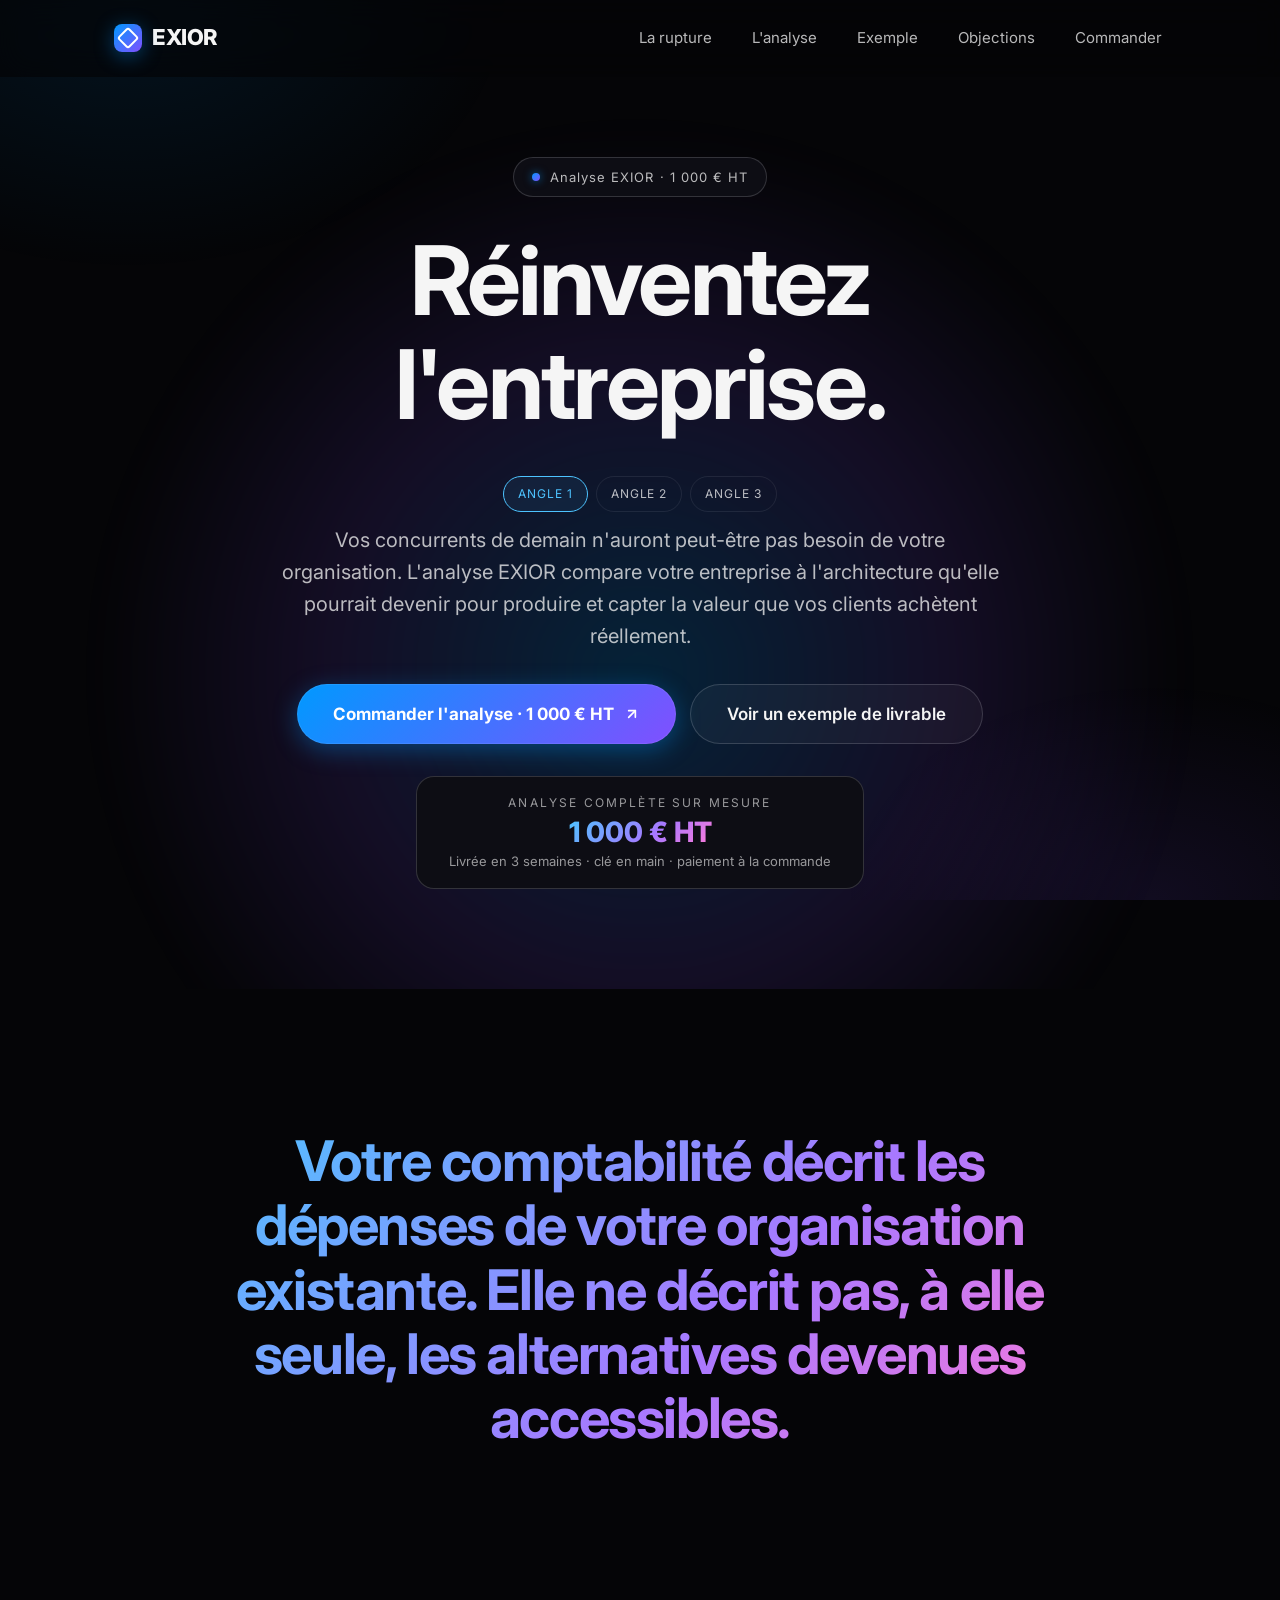
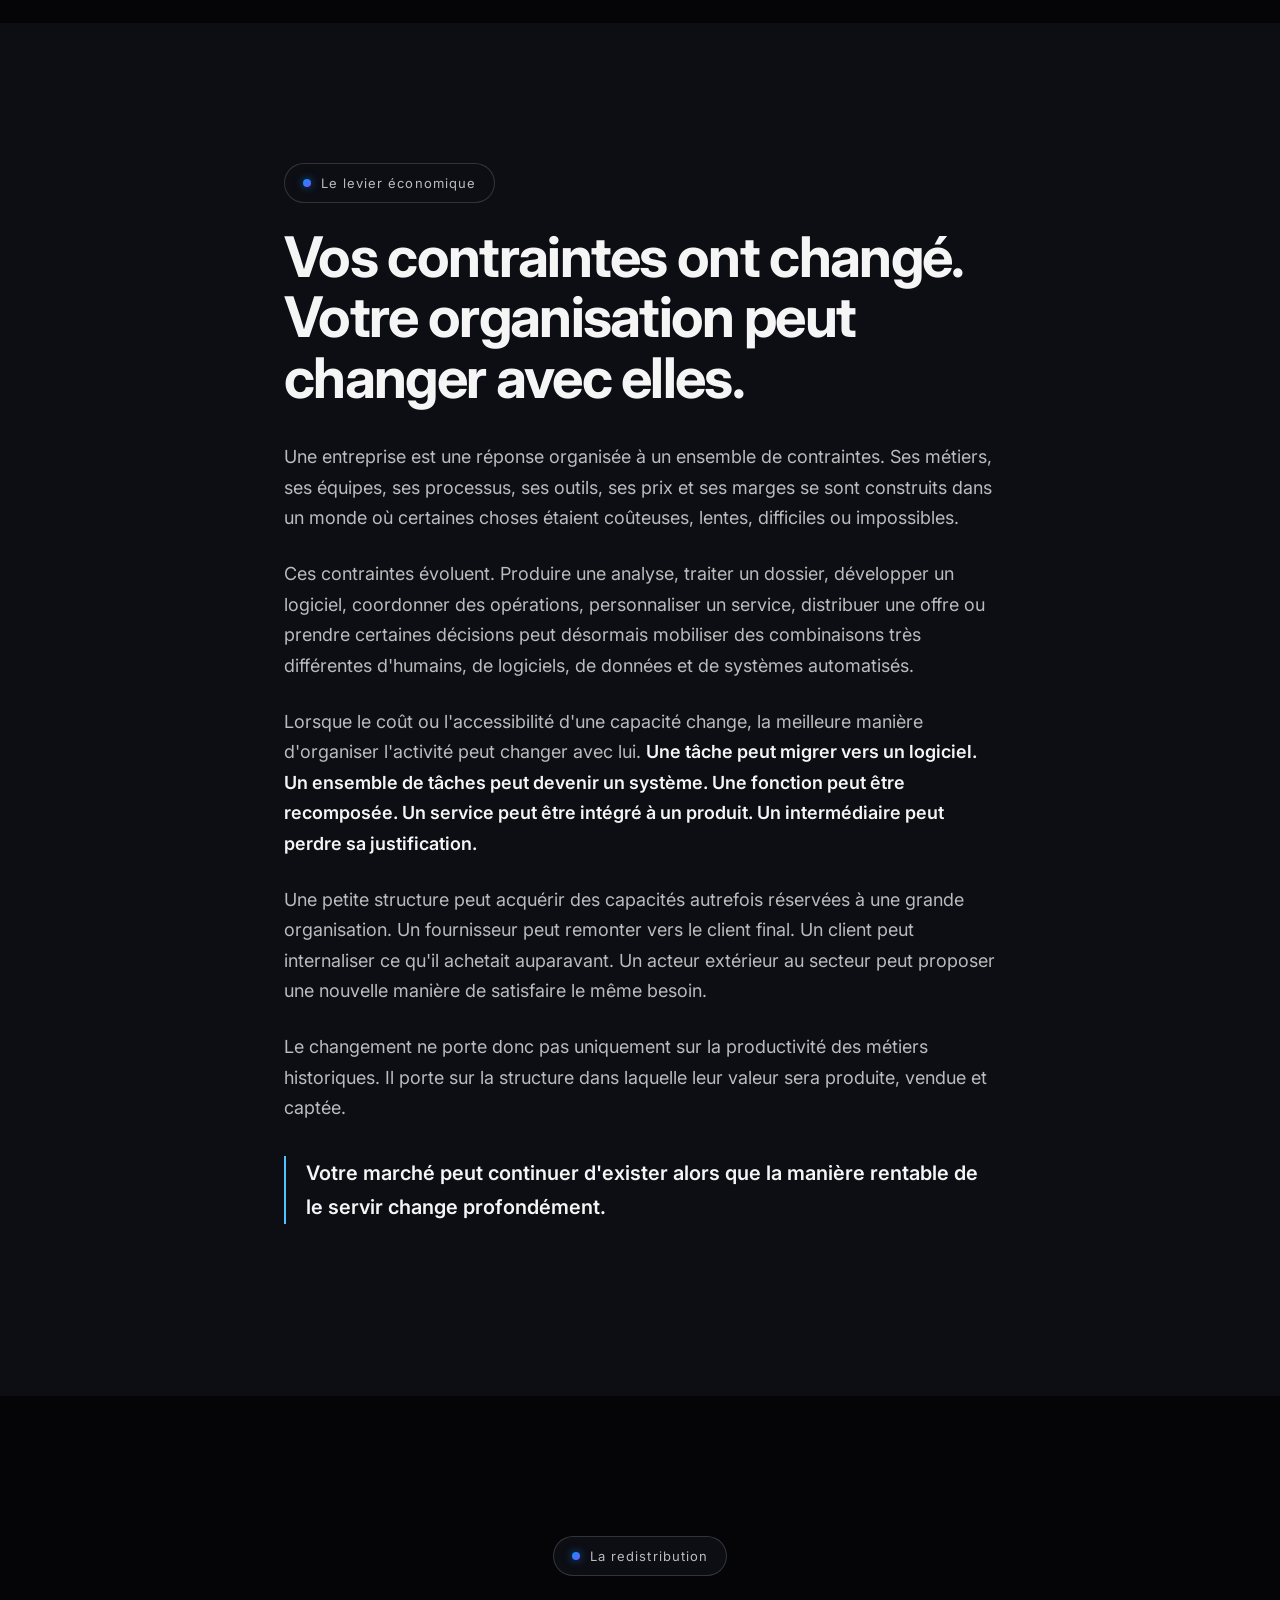
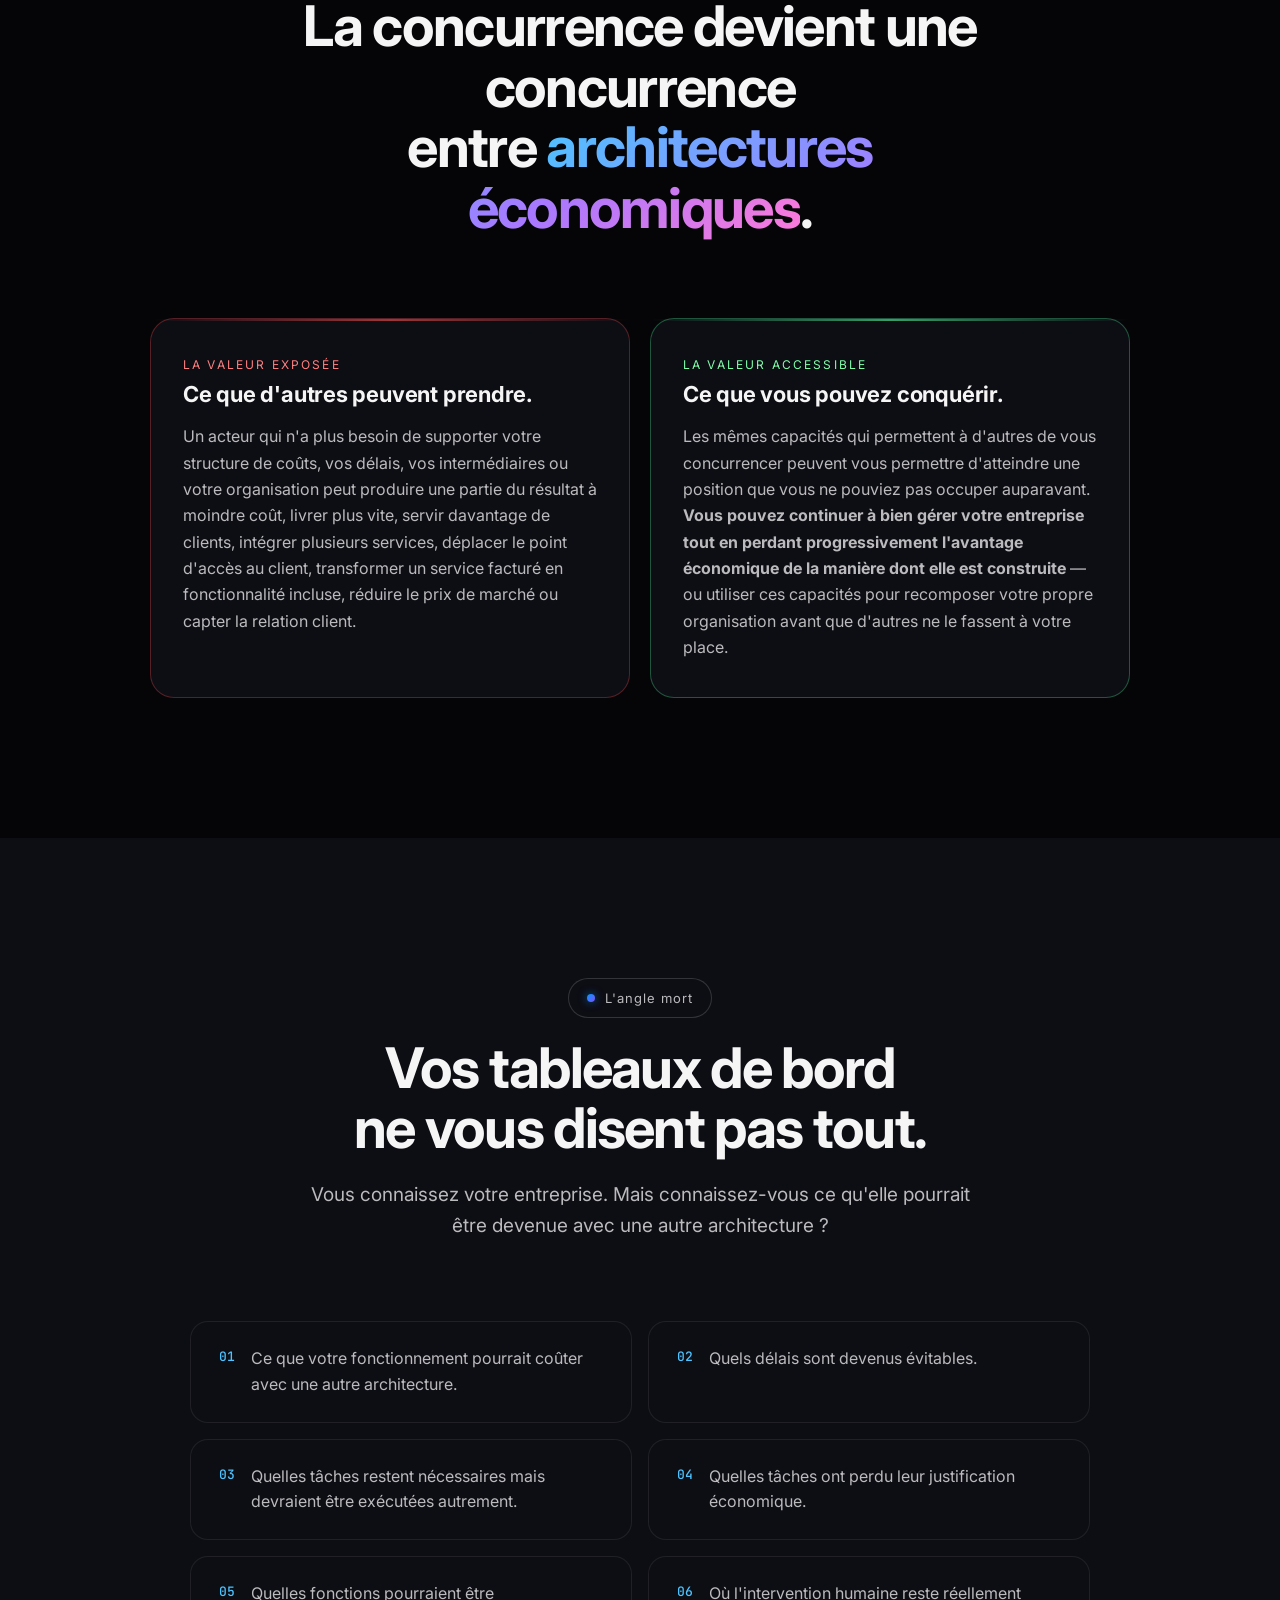
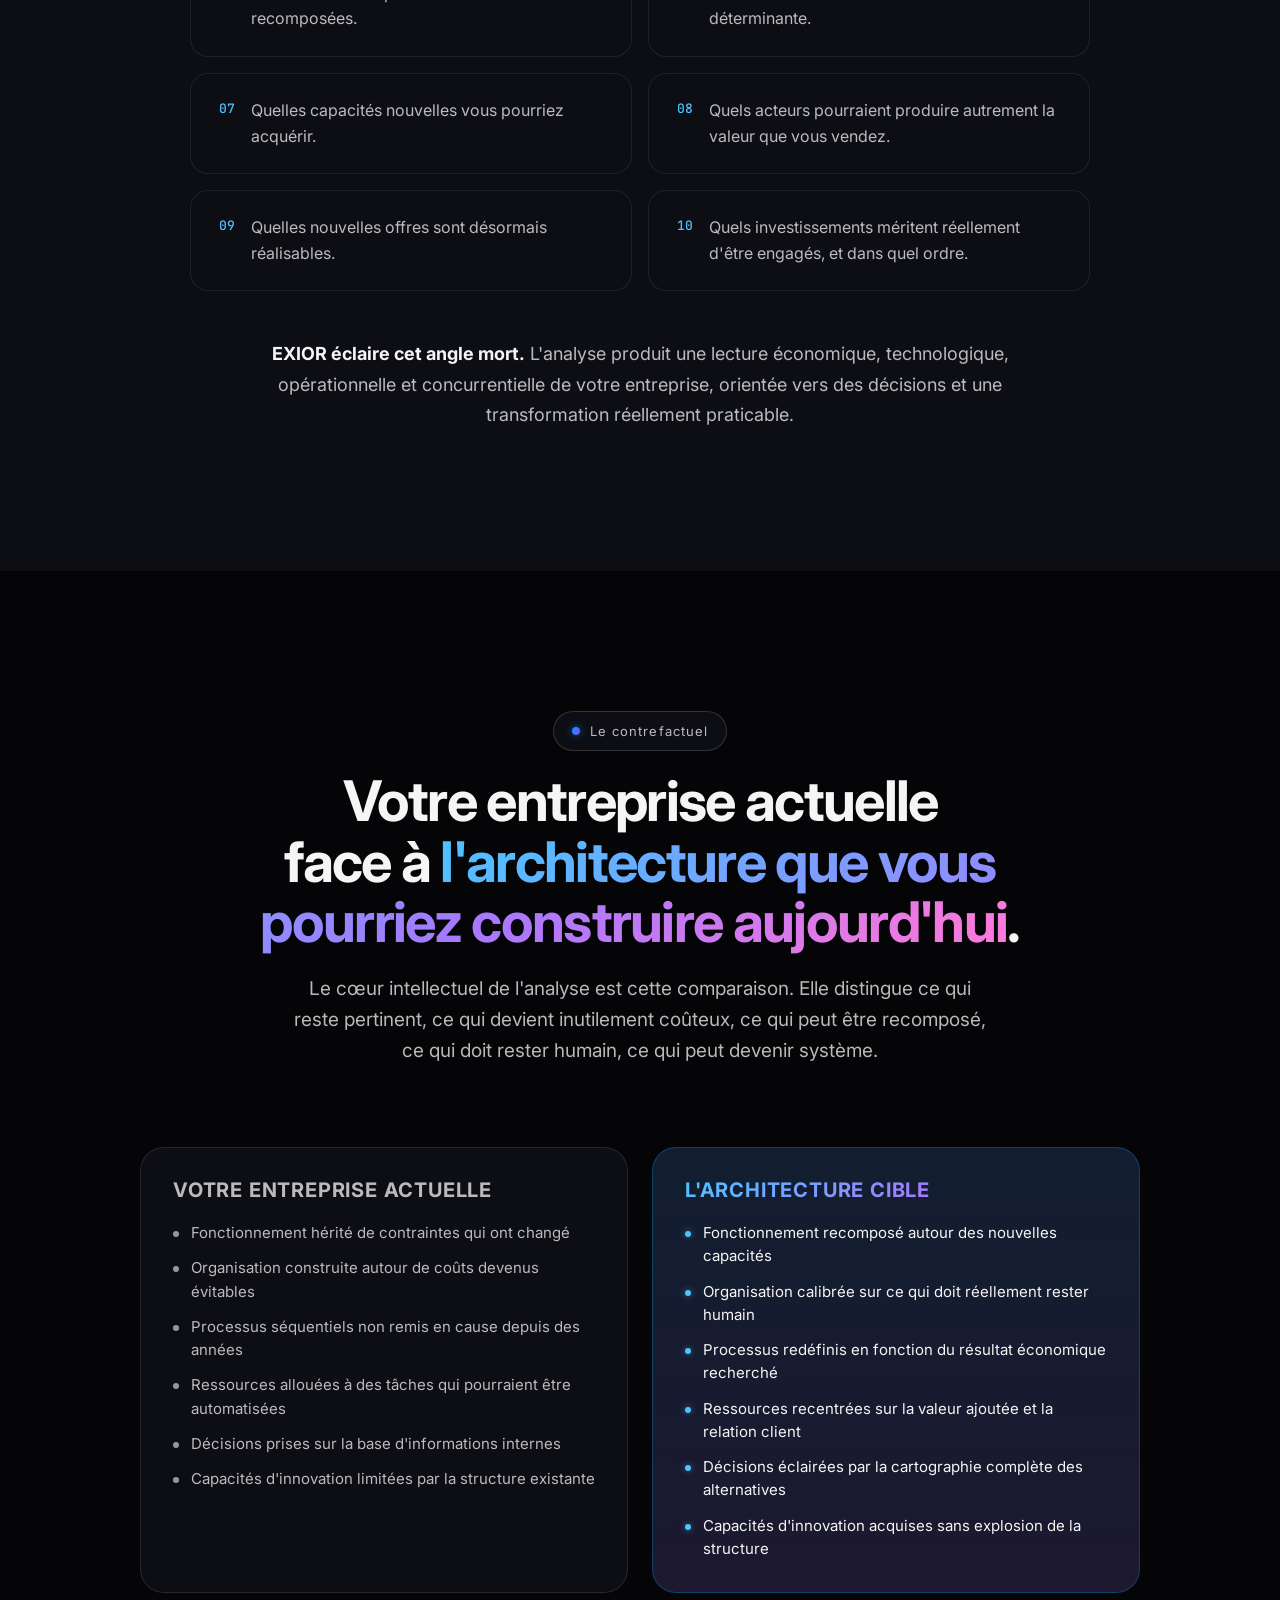
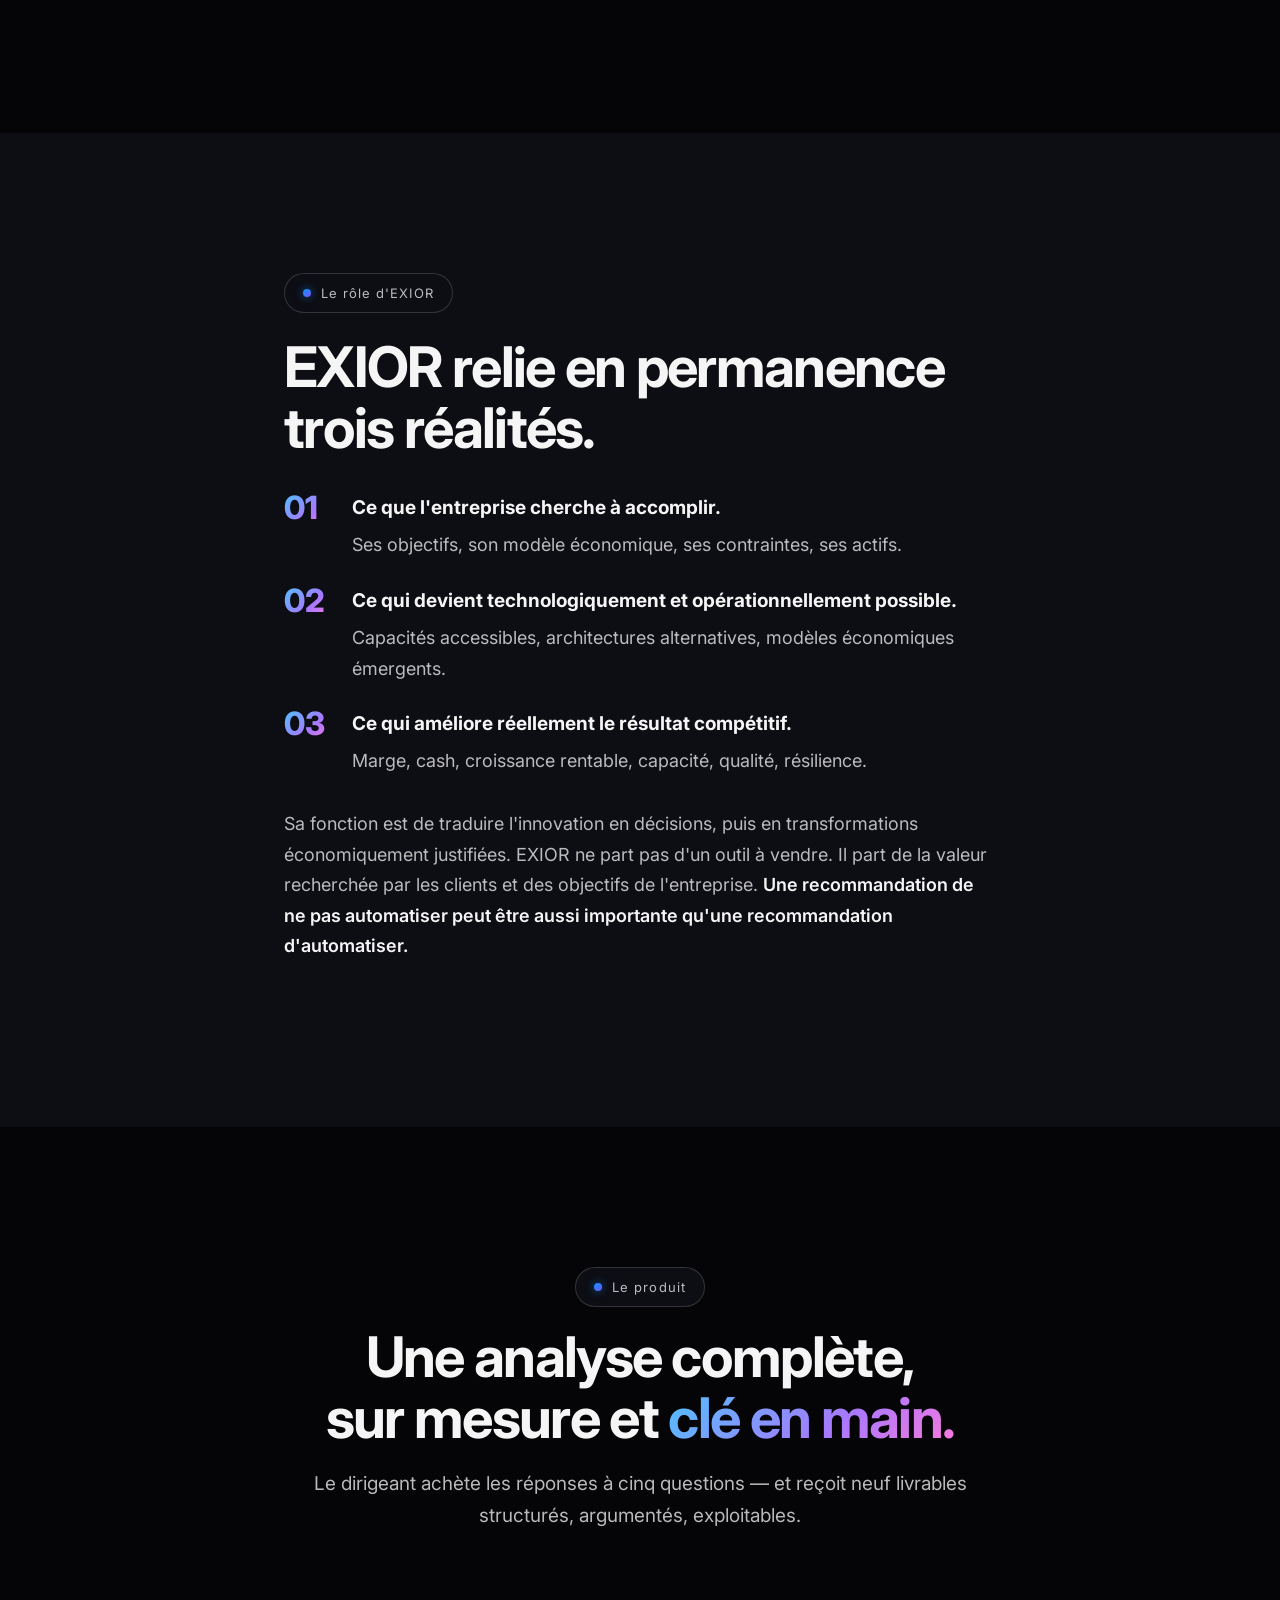
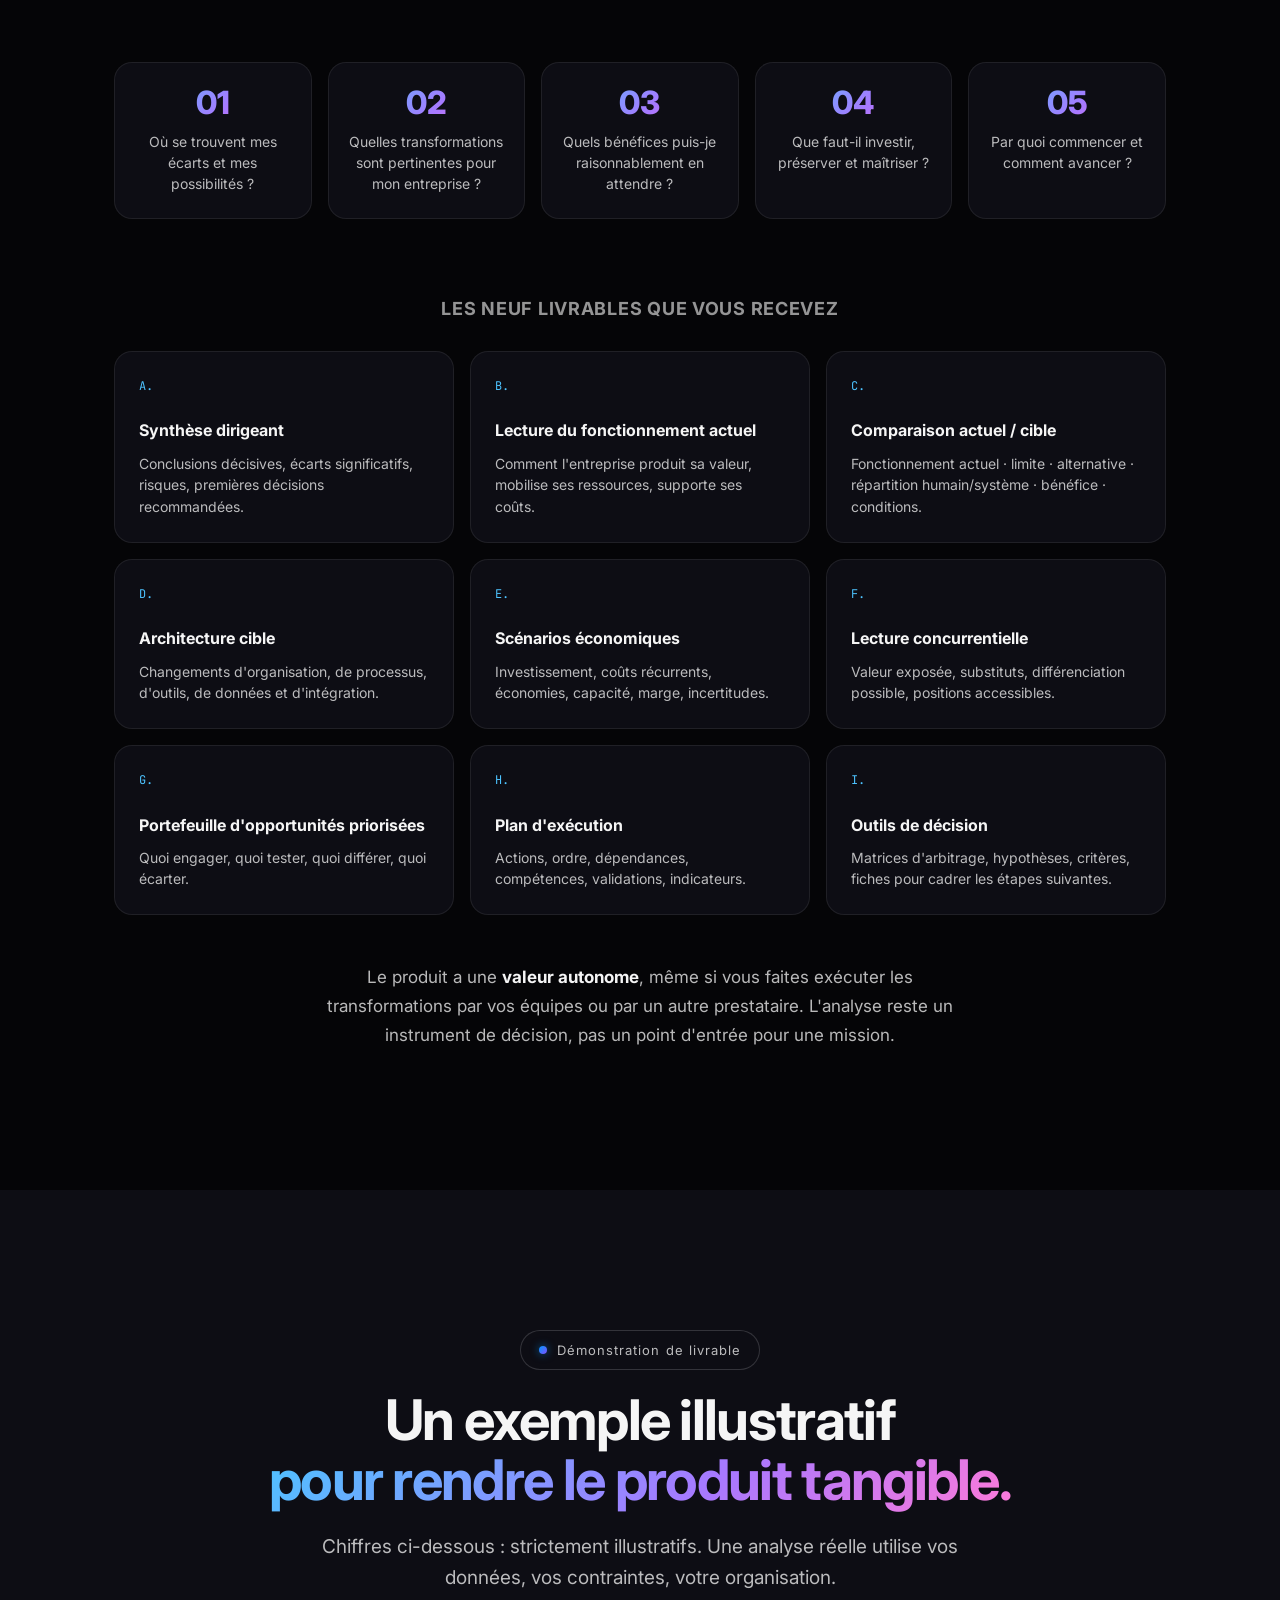
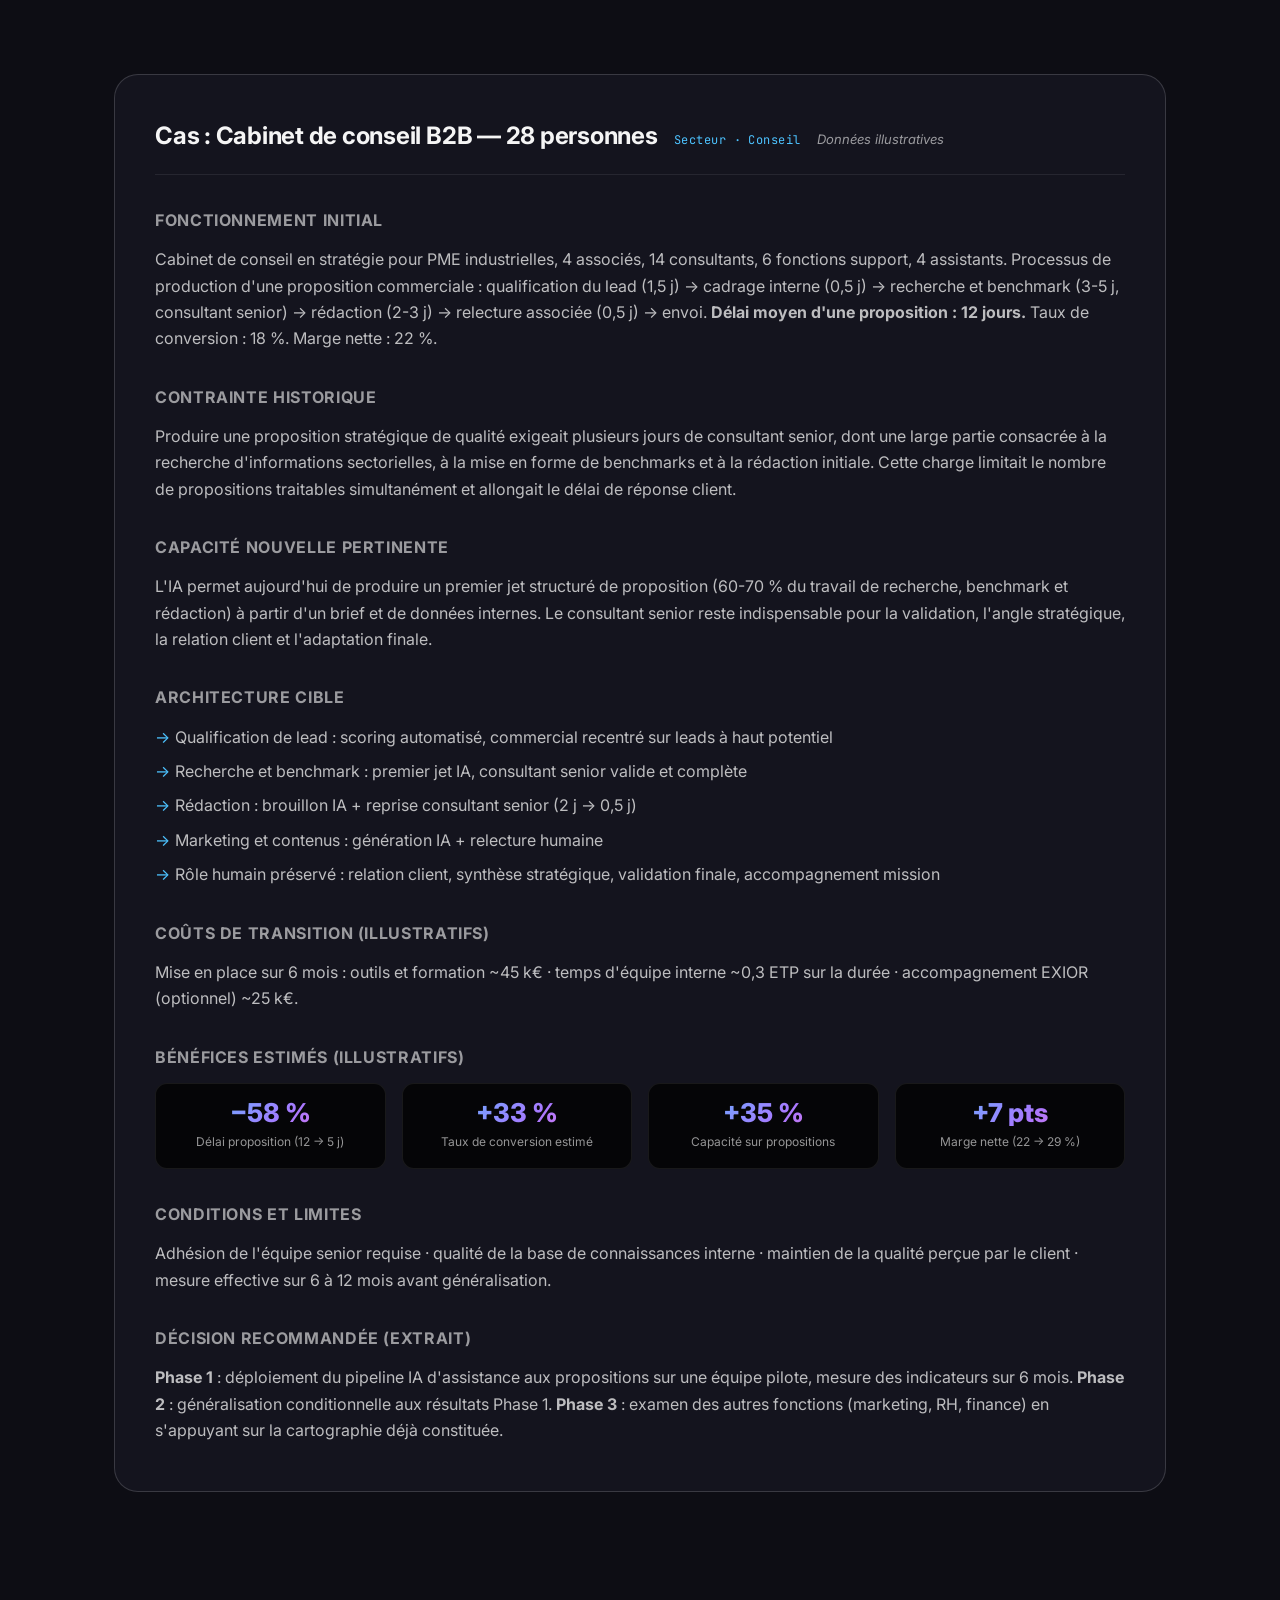
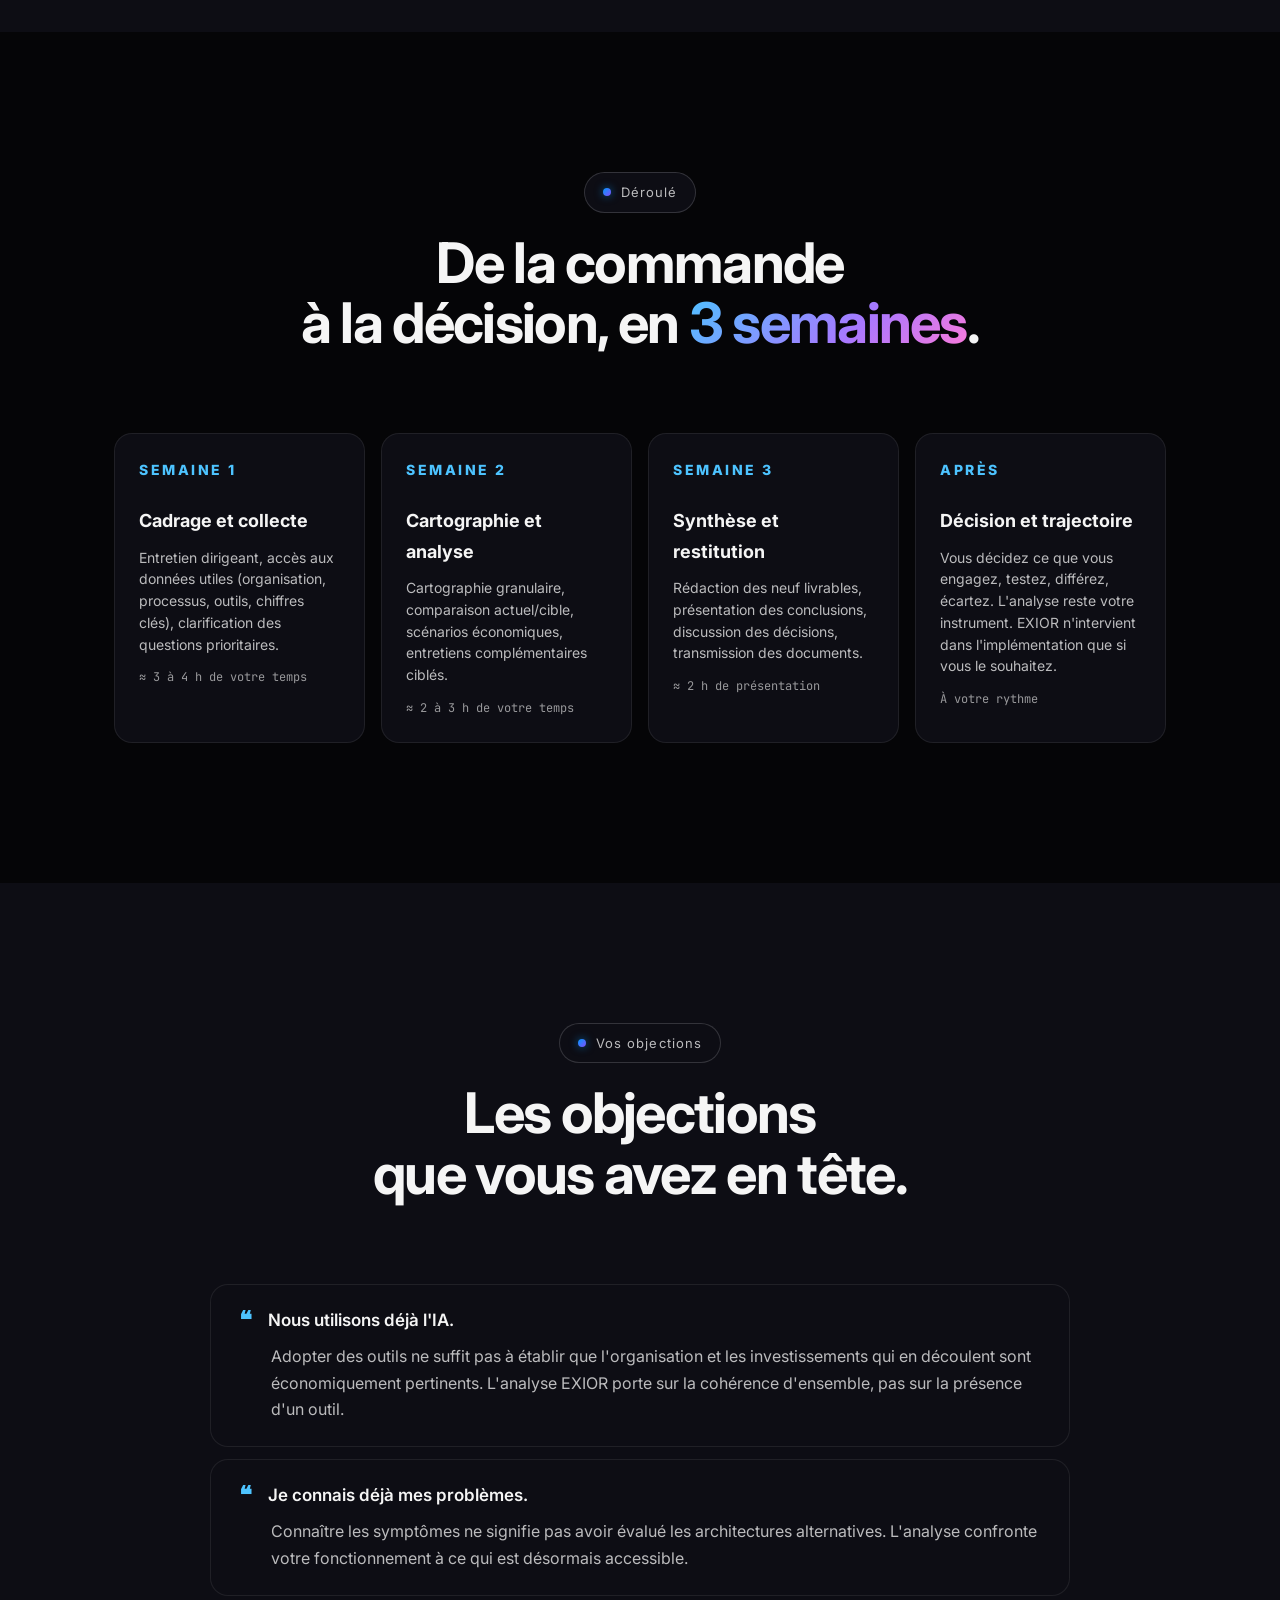
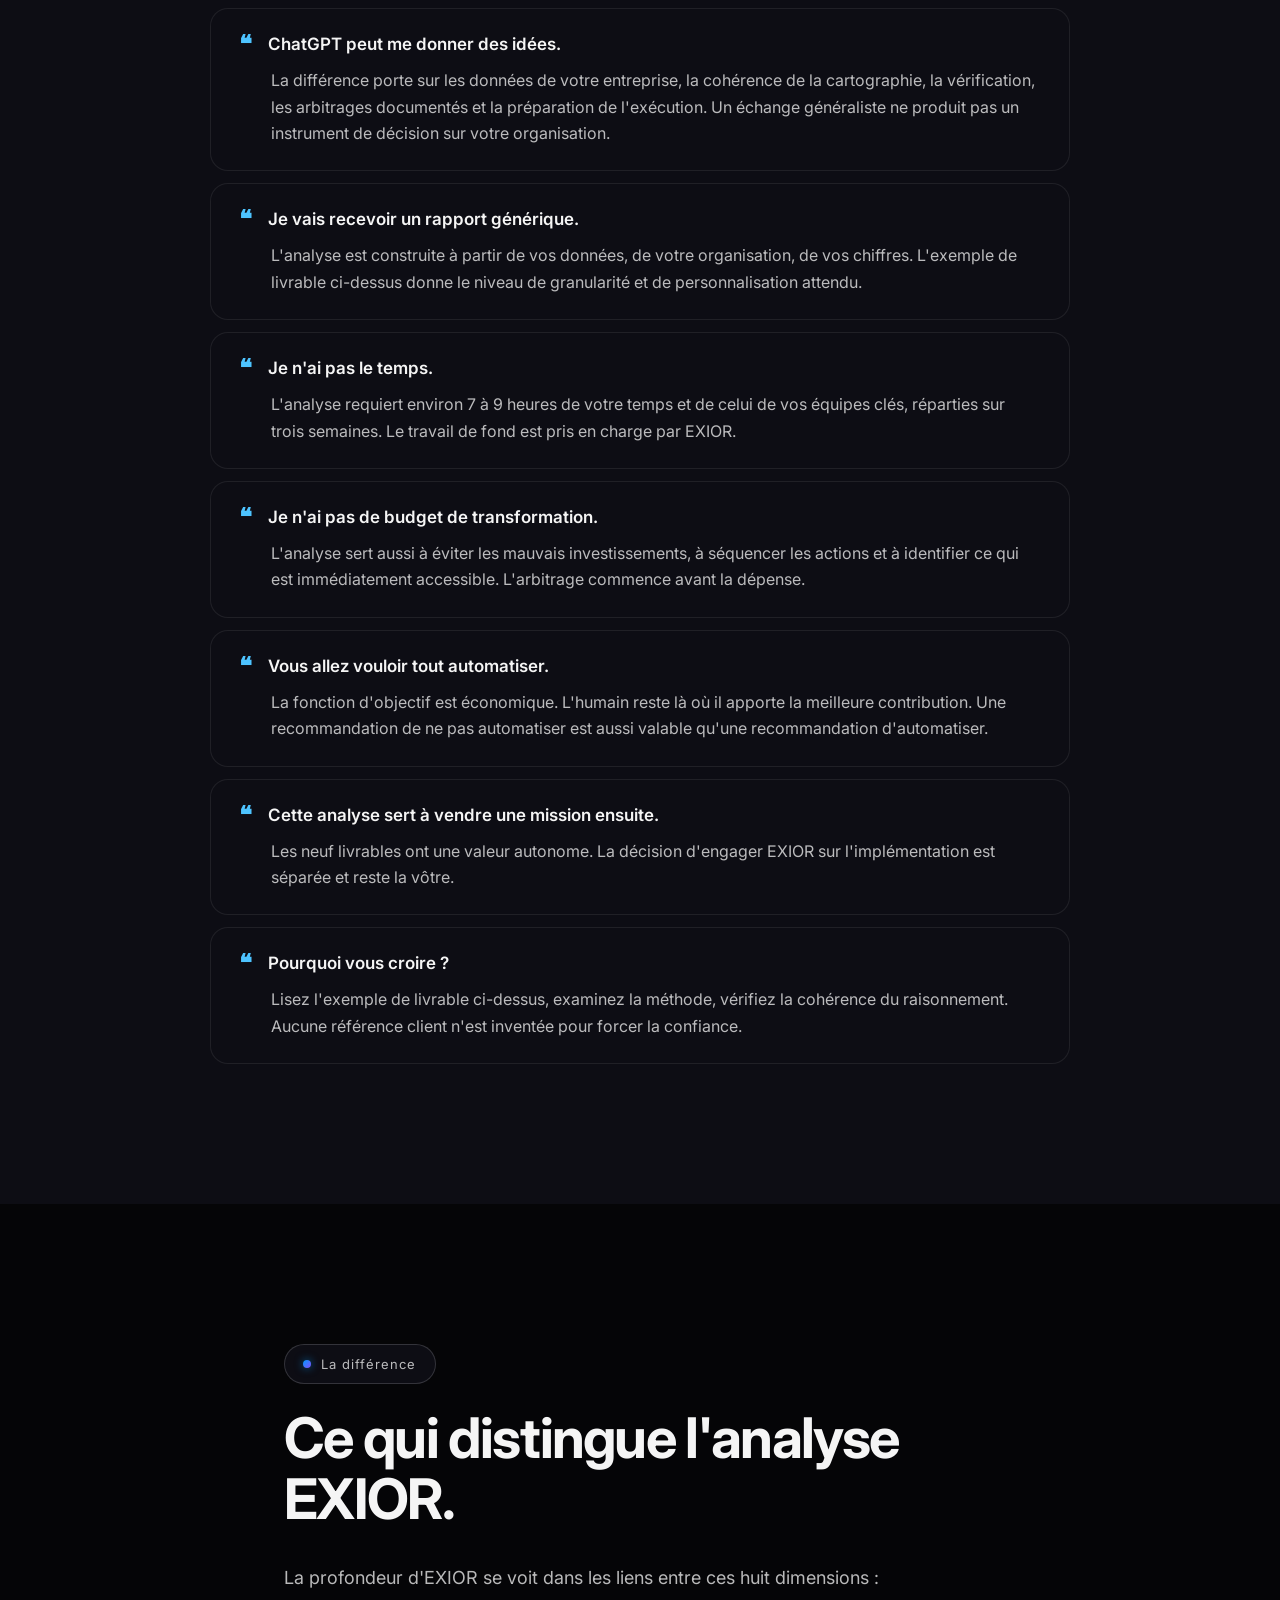
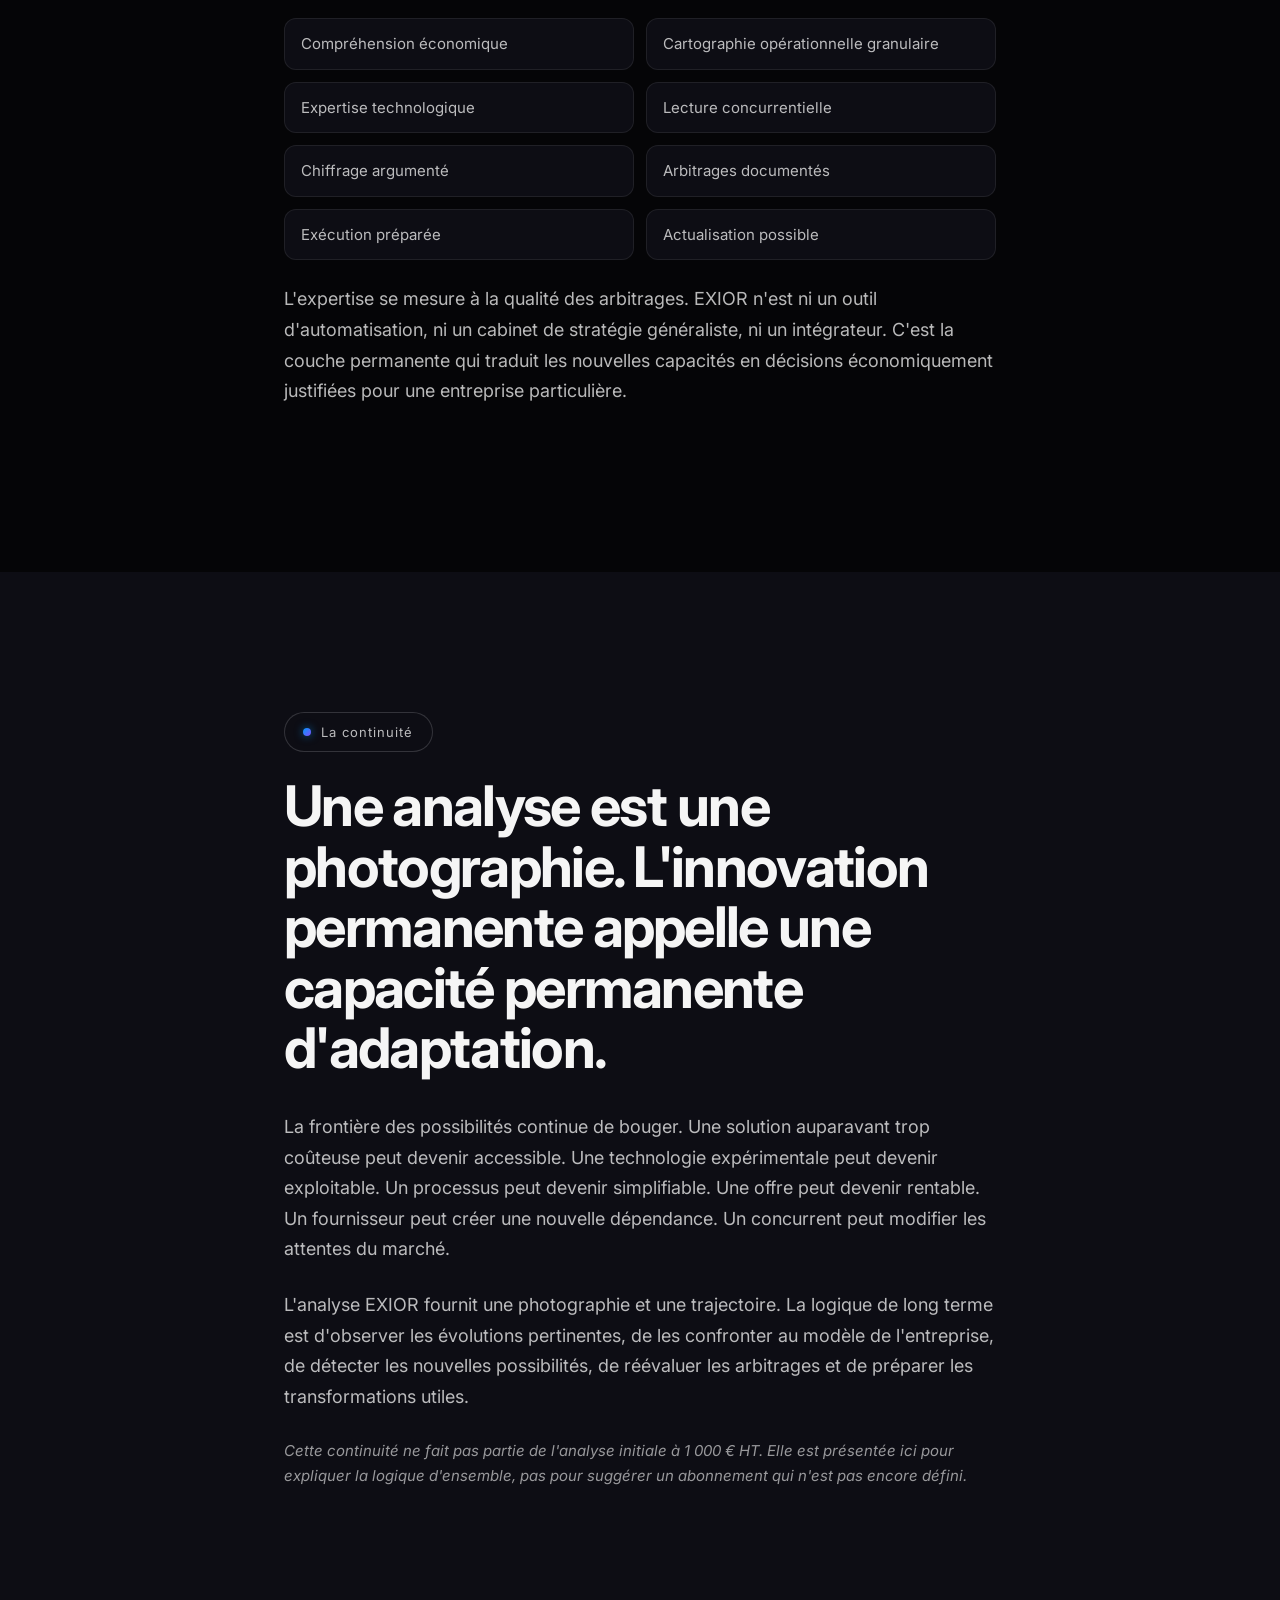
==== exior-sales/index.html @ 821aee0d "Add EXIOR sales page (1 000 € HT analysis) - 'Réinventez l'entreprise.' as the slogan - 3 switchable" ====
<!doctype html>
<html lang="fr">
<head>
<meta charset="utf-8" />
<meta name="viewport" content="width=device-width,initial-scale=1" />
<title>EXIOR — Réinventez l'entreprise. | Analyse complète sur mesure à 1 000 € HT</title>
<meta name="description" content="L'analyse EXIOR compare votre entreprise à l'architecture qu'elle pourrait devenir pour produire et capter la valeur que vos clients achètent. Complète, sur mesure, clé en main — 1 000 € HT." />

<link rel="preconnect" href="https://fonts.googleapis.com" />
<link rel="preconnect" href="https://fonts.gstatic.com" crossorigin />
<link href="https://fonts.googleapis.com/css2?family=Inter:wght@400;500;600;700;800&family=Satoshi:wght@500;600;700;800;900&family=JetBrains+Mono:wght@400;500&display=swap" rel="stylesheet" />

<style>
  :root {
    --bg: #050507;
    --surface: #0d0d14;
    --surface-2: #14141e;
    --surface-3: #1c1c28;
    --fg: #f5f5f5;
    --muted: rgba(245, 245, 245, 0.6);
    --muted-2: rgba(245, 245, 245, 0.75);
    --line: rgba(245, 245, 255, 0.08);
    --line-2: rgba(245, 245, 255, 0.16);

    --accent-1: #4dc3ff;
    --accent-2: #a878ff;
    --accent-1-solid: #0099ff;
    --accent-2-solid: #814fff;

    --grad: linear-gradient(135deg, #0099ff 0%, #814fff 100%);
    --grad-soft: linear-gradient(135deg, rgba(0,153,255,0.18) 0%, rgba(129,79,255,0.18) 100%);
    --grad-glow: radial-gradient(circle, rgba(0,153,255,0.25) 0%, transparent 60%);
    --grad-text: linear-gradient(135deg, #4dc3ff 0%, #a878ff 60%, #ff7ad9 100%);

    --r-sm: 12px;
    --r-md: 18px;
    --r-lg: 24px;
    --r-pill: 999px;
    --maxw: 1100px;

    --font-body: "Inter", "Inter Placeholder", sans-serif;
    --font-display: "Satoshi", "Satoshi Placeholder", "Inter", sans-serif;
    --font-mono: "JetBrains Mono", "JetBrains Mono Placeholder", monospace;

    --ease-out: cubic-bezier(0.72, 0.21, 0.36, 1.01);
    --ease-inout: cubic-bezier(0.53, 0.27, 0.4, 1);
    --ease-soft: cubic-bezier(0.67, 0.33, 0.23, 1.02);
    --focus-ring: 0 0 0 3px rgba(77, 195, 255, 0.55);
  }

  *, *::before, *::after { box-sizing: border-box; }
  html { scroll-behavior: smooth; }
  body {
    margin: 0;
    background: var(--bg);
    color: var(--fg);
    font-family: var(--font-body);
    font-size: 18px;
    line-height: 1.7;
    -webkit-font-smoothing: antialiased;
    text-rendering: optimizeLegibility;
    overflow-x: hidden;
  }
  img, svg { max-width: 100%; display: block; }
  a { color: inherit; text-decoration: none; }
  button { font: inherit; cursor: pointer; border: 0; background: none; color: inherit; }
  .container { width: 100%; max-width: var(--maxw); margin: 0 auto; padding: 0 24px; }

  .skip {
    position: absolute; top: -100px; left: 16px; z-index: 1000;
    padding: 12px 20px; background: var(--surface-2);
    border: 1px solid var(--line-2); border-radius: var(--r-pill);
    color: var(--fg); font-weight: 600;
    transition: top 0.3s var(--ease-soft);
  }
  .skip:focus { top: 16px; }
  :focus-visible { outline: 0; box-shadow: var(--focus-ring); border-radius: var(--r-sm); }

  body::before {
    content: "";
    position: fixed; inset: 0; pointer-events: none; z-index: -1;
    background:
      radial-gradient(50% 50% at 10% 0%, rgba(0,153,255,0.10) 0%, transparent 60%),
      radial-gradient(40% 40% at 90% 100%, rgba(129,79,255,0.10) 0%, transparent 60%);
  }

  /* NAV */
  .nav { position: sticky; top: 0; z-index: 50; backdrop-filter: blur(16px) saturate(140%); -webkit-backdrop-filter: blur(16px) saturate(140%); background: rgba(5, 5, 7, 0.7); border-bottom: 1px solid transparent; transition: border-color 0.4s var(--ease-soft); }
  .nav.scrolled { border-color: var(--line); }
  .nav-inner { display: flex; align-items: center; justify-content: space-between; min-height: 76px; }
  .logo { display: inline-flex; align-items: center; gap: 10px; font-family: var(--font-display); font-weight: 800; font-size: 22px; letter-spacing: -0.02em; }
  .logo .mark { width: 28px; height: 28px; border-radius: 8px; background: var(--grad); position: relative; display: inline-block; box-shadow: 0 4px 20px rgba(0,153,255,0.4); }
  .logo .mark::before { content: ""; position: absolute; inset: 6px; border: 2px solid #fff; border-radius: 3px; transform: rotate(45deg); }
  .nav-links { display: flex; gap: 32px; font-size: 15px; color: var(--muted-2); }
  .nav-links a { transition: color 0.3s var(--ease-soft); padding: 12px 4px; }
  .nav-links a:hover { color: var(--fg); }
  @media (max-width: 760px) { .nav-links { display: none; } }

  /* BUTTONS */
  .btn { display: inline-flex; align-items: center; justify-content: center; gap: 10px; min-height: 52px; padding: 16px 28px; border-radius: var(--r-pill); font-weight: 600; font-size: 16px; line-height: 1; transition: transform 0.4s var(--ease-soft), background 0.3s var(--ease-soft), box-shadow 0.3s var(--ease-soft), border-color 0.3s var(--ease-soft); white-space: nowrap; will-change: transform; }
  .btn:active { transform: translateY(1px) scale(0.98); }
  .btn-primary { background: var(--grad); color: #fff; font-weight: 700; box-shadow: 0 6px 24px rgba(0,153,255,0.35), 0 0 0 1px rgba(255,255,255,0.08) inset; }
  .btn-primary:hover { transform: translateY(-2px); box-shadow: 0 12px 36px rgba(0,153,255,0.5), 0 0 0 1px rgba(255,255,255,0.12) inset; }
  .btn-ghost { background: rgba(255,255,255,0.04); color: var(--fg); border: 1px solid var(--line-2); }
  .btn-ghost:hover { background: rgba(255,255,255,0.08); border-color: rgba(255,255,255,0.3); transform: translateY(-2px); }
  .btn-lg { padding: 20px 36px; font-size: 17px; min-height: 60px; }

  /* SECTIONS */
  section { padding: 140px 0; position: relative; }
  @media (max-width: 760px) { section { padding: 88px 0; } }
  .eyebrow { display: inline-flex; align-items: center; gap: 10px; min-height: 36px; padding: 8px 18px; border: 1px solid var(--line-2); border-radius: var(--r-pill); font-size: 13px; letter-spacing: 0.08em; color: var(--muted-2); background: var(--surface); }
  .eyebrow .pulse { width: 8px; height: 8px; border-radius: 50%; background: var(--grad); box-shadow: 0 0 8px rgba(0,153,255,0.6); }
  h1, h2, h3 { font-family: var(--font-display); font-weight: 700; letter-spacing: -0.03em; line-height: 1.08; margin: 0; }
  h1 { font-size: clamp(48px, 8vw, 96px); }
  h2 { font-size: clamp(32px, 4.4vw, 56px); }
  h3 { font-size: 22px; letter-spacing: -0.01em; }
  p { margin: 0; }
  .lede { color: var(--muted-2); font-size: 19px; max-width: 58ch; line-height: 1.65; }
  .section-head { text-align: center; max-width: 780px; margin: 0 auto 80px; display: flex; flex-direction: column; align-items: center; gap: 20px; }
  .section-head.left { text-align: left; align-items: flex-start; margin-left: 0; }
  .grad-text { background: var(--grad-text); -webkit-background-clip: text; background-clip: text; -webkit-text-fill-color: transparent; }

  /* HERO */
  .hero { padding: 80px 0 100px; position: relative; overflow: hidden; }
  .hero::before { content: ""; position: absolute; top: 5%; left: 50%; transform: translateX(-50%); width: 1100px; height: 1100px; background: radial-gradient(circle, rgba(0,153,255,0.20) 0%, rgba(129,79,255,0.12) 40%, transparent 70%); pointer-events: none; z-index: 0; filter: blur(20px); }
  .hero-inner { position: relative; z-index: 1; text-align: center; display: flex; flex-direction: column; align-items: center; gap: 32px; }
  .hero h1 { max-width: 16ch; }
  .hero-tag { max-width: 62ch; color: var(--muted-2); font-size: 20px; line-height: 1.6; margin: 0 auto; }
  .hero-cta { display: flex; gap: 14px; flex-wrap: wrap; justify-content: center; }
  .price-badge { display: inline-flex; flex-direction: column; align-items: center; padding: 16px 32px; border: 1px solid var(--line-2); border-radius: var(--r-md); background: var(--surface); gap: 4px; }
  .price-badge .label { font-size: 12px; letter-spacing: 0.18em; text-transform: uppercase; color: var(--muted); }
  .price-badge .amt { font-family: var(--font-display); font-weight: 800; font-size: 28px; line-height: 1; background: var(--grad-text); -webkit-background-clip: text; background-clip: text; -webkit-text-fill-color: transparent; }
  .price-badge .note { font-size: 13px; color: var(--muted); }

  /* VARIANT TABS (hero) */
  .variants { display: flex; flex-direction: column; gap: 12px; margin-top: 8px; width: 100%; max-width: 720px; }
  .variant { display: none; }
  .variant.active { display: flex; flex-direction: column; gap: 8px; align-items: center; }
  .variant-picker { display: flex; gap: 8px; flex-wrap: wrap; justify-content: center; }
  .variant-picker button { min-height: 36px; padding: 6px 14px; font-size: 12px; letter-spacing: 0.08em; text-transform: uppercase; border: 1px solid var(--line); background: transparent; color: var(--muted-2); border-radius: var(--r-pill); transition: all 0.3s var(--ease-soft); }
  .variant-picker button.active { border-color: var(--accent-1); color: var(--accent-1); background: rgba(77,195,255,0.08); }

  /* SECTIONS — content */
  .content-prose { max-width: 760px; margin: 0 auto; }
  .content-prose p { color: var(--muted-2); font-size: 18px; line-height: 1.7; margin-bottom: 1.4em; }
  .content-prose p strong { color: var(--fg); font-weight: 600; }
  .content-prose h2 { margin: 1.8em 0 0.6em; }
  .content-prose h3 { margin: 1.6em 0 0.4em; }

  /* RUPTURE — big quote-like */
  .rupture { padding: 120px 0; }
  .rupture .quote-block { max-width: 900px; margin: 0 auto; text-align: center; }
  .rupture .quote-line { font-family: var(--font-display); font-weight: 700; font-size: clamp(32px, 4.6vw, 56px); line-height: 1.15; letter-spacing: -0.025em; background: var(--grad-text); -webkit-background-clip: text; background-clip: text; -webkit-text-fill-color: transparent; margin-bottom: 32px; }
  .rupture .quote-sub { font-size: 18px; color: var(--muted-2); line-height: 1.65; max-width: 60ch; margin: 0 auto; }

  /* REDISTRIBUTION — tension block */
  .tension { display: grid; grid-template-columns: 1fr 1fr; gap: 20px; max-width: 980px; margin: 0 auto; }
  @media (max-width: 760px) { .tension { grid-template-columns: 1fr; } }
  .tension-card { background: var(--surface); border: 1px solid var(--line); border-radius: var(--r-lg); padding: 36px 32px; position: relative; }
  .tension-card.danger { border-color: rgba(255, 80, 80, 0.3); }
  .tension-card.danger::before { content: ""; position: absolute; top: 0; left: 0; right: 0; height: 2px; background: linear-gradient(90deg, transparent, #ff5050, transparent); opacity: 0.6; }
  .tension-card.opportunity { border-color: rgba(80, 255, 160, 0.3); }
  .tension-card.opportunity::before { content: ""; position: absolute; top: 0; left: 0; right: 0; height: 2px; background: linear-gradient(90deg, transparent, #50ffa0, transparent); opacity: 0.6; }
  .tension-card h3 { font-size: 22px; margin-bottom: 16px; }
  .tension-card p { color: var(--muted-2); font-size: 16px; line-height: 1.65; }
  .tension-card .label { font-size: 12px; letter-spacing: 0.18em; text-transform: uppercase; color: var(--muted); margin-bottom: 8px; }
  .tension-card.danger .label { color: #ff8080; }
  .tension-card.opportunity .label { color: #80ffaa; }

  /* BLIND SPOT — list of questions */
  .blindspot-list { display: grid; grid-template-columns: repeat(2, 1fr); gap: 16px; max-width: 900px; margin: 0 auto; }
  @media (max-width: 760px) { .blindspot-list { grid-template-columns: 1fr; } }
  .blindspot-item { background: var(--surface); border: 1px solid var(--line); border-radius: var(--r-md); padding: 24px 28px; display: flex; gap: 16px; align-items: flex-start; }
  .blindspot-item .num { font-family: var(--font-mono); font-size: 13px; color: var(--accent-1); font-weight: 500; flex: none; }
  .blindspot-item p { color: var(--muted-2); font-size: 16px; line-height: 1.6; margin: 0; }

  /* COUNTERFACTUAL — current vs target */
  .compare-2 { display: grid; grid-template-columns: 1fr 1fr; gap: 24px; max-width: 1000px; margin: 0 auto; }
  @media (max-width: 760px) { .compare-2 { grid-template-columns: 1fr; } }
  .compare-side { background: var(--surface); border: 1px solid var(--line); border-radius: var(--r-lg); padding: 32px; }
  .compare-side.current { border-color: rgba(255, 255, 255, 0.1); }
  .compare-side.target { background: linear-gradient(180deg, rgba(0,153,255,0.08) 0%, rgba(129,79,255,0.08) 100%), var(--surface-2); border-color: rgba(0,153,255,0.3); }
  .compare-side h3 { font-size: 20px; margin-bottom: 20px; letter-spacing: 0.04em; text-transform: uppercase; color: var(--muted-2); }
  .compare-side.target h3 { background: var(--grad-text); -webkit-background-clip: text; background-clip: text; -webkit-text-fill-color: transparent; }
  .compare-side ul { list-style: none; padding: 0; margin: 0; display: flex; flex-direction: column; gap: 12px; }
  .compare-side li { display: flex; gap: 12px; font-size: 15px; color: var(--muted-2); line-height: 1.55; }
  .compare-side li::before { content: ""; flex: none; width: 6px; height: 6px; border-radius: 50%; background: var(--muted); margin-top: 10px; }
  .compare-side.target li { color: var(--fg); }
  .compare-side.target li::before { background: var(--accent-1); box-shadow: 0 0 6px rgba(77,195,255,0.5); }

  /* PRODUCT — 5 questions + 9 deliverables */
  .q5-grid { display: grid; grid-template-columns: repeat(5, 1fr); gap: 16px; max-width: 1100px; margin: 0 auto; }
  @media (max-width: 980px) { .q5-grid { grid-template-columns: repeat(2, 1fr); } }
  @media (max-width: 540px) { .q5-grid { grid-template-columns: 1fr; } }
  .q5 { background: var(--surface); border: 1px solid var(--line); border-radius: var(--r-md); padding: 24px 20px; text-align: center; transition: transform 0.4s var(--ease-soft), border-color 0.3s var(--ease-soft); }
  .q5:hover { transform: translateY(-3px); border-color: var(--line-2); }
  .q5 .num { font-family: var(--font-display); font-weight: 800; font-size: 32px; line-height: 1; background: var(--grad-text); -webkit-background-clip: text; background-clip: text; -webkit-text-fill-color: transparent; margin-bottom: 12px; }
  .q5 p { font-size: 14px; color: var(--muted-2); line-height: 1.5; }
  .deliverables { display: grid; grid-template-columns: repeat(3, 1fr); gap: 16px; max-width: 1100px; margin: 0 auto; }
  @media (max-width: 980px) { .deliverables { grid-template-columns: 1fr; } }
  .deliv { background: var(--surface); border: 1px solid var(--line); border-radius: var(--r-md); padding: 24px; }
  .deliv .lbl { font-family: var(--font-mono); font-size: 12px; color: var(--accent-1); letter-spacing: 0.04em; margin-bottom: 8px; }
  .deliv h4 { font-family: var(--font-display); font-weight: 700; font-size: 16px; margin-bottom: 8px; }
  .deliv p { font-size: 14px; color: var(--muted-2); line-height: 1.55; }

  /* DEMO — concrete example */
  .demo { background: var(--surface-2); border: 1px solid var(--line-2); border-radius: var(--r-lg); padding: 48px 40px; max-width: 1100px; margin: 0 auto; }
  @media (max-width: 760px) { .demo { padding: 32px 24px; } }
  .demo-head { display: flex; align-items: baseline; gap: 16px; flex-wrap: wrap; margin-bottom: 32px; padding-bottom: 24px; border-bottom: 1px solid var(--line); }
  .demo-head h3 { font-size: 24px; }
  .demo-head .badge { font-family: var(--font-mono); font-size: 12px; color: var(--accent-1); letter-spacing: 0.04em; }
  .demo-head .note { font-size: 13px; color: var(--muted); font-style: italic; }
  .demo-section { margin-bottom: 32px; }
  .demo-section:last-child { margin-bottom: 0; }
  .demo-section h4 { font-family: var(--font-display); font-weight: 700; font-size: 16px; letter-spacing: 0.04em; text-transform: uppercase; color: var(--muted); margin-bottom: 12px; }
  .demo-section p, .demo-section li { color: var(--muted-2); font-size: 16px; line-height: 1.65; }
  .demo-section ul { list-style: none; padding: 0; margin: 0; display: flex; flex-direction: column; gap: 8px; }
  .demo-section li { padding-left: 20px; position: relative; }
  .demo-section li::before { content: "→"; position: absolute; left: 0; color: var(--accent-1); }
  .demo-metrics { display: grid; grid-template-columns: repeat(4, 1fr); gap: 16px; }
  @media (max-width: 760px) { .demo-metrics { grid-template-columns: repeat(2, 1fr); } }
  .demo-metric { background: var(--bg); border: 1px solid var(--line); border-radius: var(--r-sm); padding: 16px 14px; text-align: center; }
  .demo-metric .val { font-family: var(--font-display); font-weight: 800; font-size: 26px; line-height: 1; background: var(--grad-text); -webkit-background-clip: text; background-clip: text; -webkit-text-fill-color: transparent; margin-bottom: 6px; }
  .demo-metric .lbl { font-size: 12px; color: var(--muted); }

  /* OBJECTIONS */
  .obj-list { display: flex; flex-direction: column; gap: 12px; max-width: 860px; margin: 0 auto; }
  .obj { background: var(--surface); border: 1px solid var(--line); border-radius: var(--r-md); padding: 24px 28px; }
  .obj-q { display: flex; gap: 16px; align-items: flex-start; font-family: var(--font-display); font-weight: 600; font-size: 17px; line-height: 1.4; margin-bottom: 10px; color: var(--fg); }
  .obj-q::before { content: "❝"; color: var(--accent-1); font-size: 24px; line-height: 1; flex: none; }
  .obj-a { color: var(--muted-2); font-size: 16px; line-height: 1.65; padding-left: 32px; }

  /* PROCESS */
  .process { display: grid; grid-template-columns: repeat(4, 1fr); gap: 16px; }
  @media (max-width: 980px) { .process { grid-template-columns: repeat(2, 1fr); } }
  @media (max-width: 540px) { .process { grid-template-columns: 1fr; } }
  .proc { background: var(--surface); border: 1px solid var(--line); border-radius: var(--r-md); padding: 24px; position: relative; }
  .proc .step-num { font-family: var(--font-display); font-weight: 800; font-size: 14px; letter-spacing: 0.18em; color: var(--accent-1); margin-bottom: 8px; }
  .proc h4 { font-family: var(--font-display); font-weight: 700; font-size: 18px; margin-bottom: 10px; }
  .proc p { font-size: 14px; color: var(--muted-2); line-height: 1.55; }
  .proc .time { margin-top: 12px; font-family: var(--font-mono); font-size: 12px; color: var(--muted); }

  /* CTA */
  .cta { text-align: center; background: linear-gradient(180deg, var(--surface-2) 0%, var(--surface) 100%); border: 1px solid rgba(0,153,255,0.3); border-radius: var(--r-lg); padding: 96px 40px; position: relative; overflow: hidden; box-shadow: 0 0 80px rgba(0,153,255,0.1); }
  .cta::before { content: ""; position: absolute; top: -50%; left: 50%; transform: translateX(-50%); width: 800px; height: 800px; background: radial-gradient(circle, rgba(0,153,255,0.30) 0%, transparent 50%); pointer-events: none; }
  .cta-inner { position: relative; z-index: 1; display: flex; flex-direction: column; align-items: center; gap: 28px; }
  .cta h2 { max-width: 22ch; }
  .cta .price-block { display: flex; flex-direction: column; align-items: center; gap: 8px; padding: 24px 40px; background: rgba(0,0,0,0.3); border: 1px solid var(--line-2); border-radius: var(--r-md); }
  .cta .price-block .lbl { font-size: 12px; letter-spacing: 0.18em; text-transform: uppercase; color: var(--muted); }
  .cta .price-block .amt { font-family: var(--font-display); font-weight: 800; font-size: 56px; line-height: 1; background: var(--grad-text); -webkit-background-clip: text; background-clip: text; -webkit-text-fill-color: transparent; }
  .cta .price-block .note { font-size: 14px; color: var(--muted-2); }

  /* FOOTER */
  footer { border-top: 1px solid var(--line); padding: 64px 0 44px; margin-top: 80px; }
  .foot-top { display: grid; grid-template-columns: 1.4fr 1fr 1fr 1fr; gap: 40px; }
  @media (max-width: 860px) { .foot-top { grid-template-columns: 1fr 1fr; } }
  @media (max-width: 540px) { .foot-top { grid-template-columns: 1fr; } }
  .foot-top h4 { margin: 0 0 16px; font-family: var(--font-display); font-weight: 700; font-size: 13px; letter-spacing: 0.08em; text-transform: uppercase; color: var(--muted); }
  .foot-top ul { list-style: none; padding: 0; margin: 0; display: flex; flex-direction: column; gap: 12px; }
  .foot-top a { color: var(--muted-2); font-size: 15px; transition: color 0.3s var(--ease-soft); padding: 4px 0; display: inline-block; }
  .foot-top a:hover { color: var(--fg); }
  .foot-brand p { color: var(--muted); font-size: 15px; line-height: 1.6; max-width: 36ch; margin-top: 14px; }
  .foot-bottom { margin-top: 64px; padding-top: 28px; border-top: 1px solid var(--line); display: flex; justify-content: space-between; align-items: center; flex-wrap: wrap; gap: 20px; color: var(--muted); font-size: 14px; }

  /* REVEAL */
  .reveal { opacity: 0; transform: translateY(20px); transition: opacity 1.2s var(--ease-out), transform 1.2s var(--ease-out); }
  .reveal.in { opacity: 1; transform: none; }
  .reveal[data-delay="0.1"] { transition-delay: 0.1s; }
  .reveal[data-delay="0.2"] { transition-delay: 0.2s; }
  .reveal[data-delay="0.3"] { transition-delay: 0.3s; }
  .reveal[data-delay="0.4"] { transition-delay: 0.4s; }
  .reveal[data-delay="0.5"] { transition-delay: 0.5s; }

  @media (prefers-reduced-motion: reduce) {
    *, *::before, *::after { animation-duration: 0.01ms !important; transition-duration: 0.01ms !important; scroll-behavior: auto !important; }
    .reveal { opacity: 1; transform: none; }
  }
</style>
</head>

<body>

<a href="#main" class="skip">Aller au contenu</a>

<nav class="nav" id="nav" aria-label="Navigation principale">
  <div class="container nav-inner">
    <a href="#" class="logo" aria-label="EXIOR accueil">
      <span class="mark"></span>
      EXIOR
    </a>
    <div class="nav-links">
      <a href="#rupture">La rupture</a>
      <a href="#produit">L'analyse</a>
      <a href="#demo">Exemple</a>
      <a href="#objections">Objections</a>
      <a href="#commander">Commander</a>
    </div>
  </div>
</nav>

<main id="main">

<!-- ============================ HERO ============================ -->
<header class="hero">
  <div class="container hero-inner">
    <span class="eyebrow reveal" data-delay="0.1"><span class="pulse" aria-hidden="true"></span> Analyse EXIOR · 1 000 € HT</span>

    <h1 class="reveal" data-delay="0.2">Réinventez<br/>l'entreprise.</h1>

    <div class="variants reveal" data-delay="0.3" role="tablist" aria-label="Trois angles d'attaque">
      <div class="variant-picker" role="tablist">
        <button class="active" data-target="v1" role="tab" aria-selected="true">Angle 1</button>
        <button data-target="v2" role="tab" aria-selected="false">Angle 2</button>
        <button data-target="v3" role="tab" aria-selected="false">Angle 3</button>
      </div>
      <div class="variant active" id="v1" role="tabpanel">
        <p class="hero-tag">Vos concurrents de demain n'auront peut-être pas besoin de votre organisation. L'analyse EXIOR compare votre entreprise à l'architecture qu'elle pourrait devenir pour produire et capter la valeur que vos clients achètent réellement.</p>
      </div>
      <div class="variant" id="v2" role="tabpanel">
        <p class="hero-tag">Vos coûts actuels ne décrivent pas ce que votre entreprise pourrait coûter. L'analyse EXIOR rend visible l'écart entre votre fonctionnement et la meilleure architecture accessible aujourd'hui — et ce que cet écart change pour votre marge, votre croissance et votre position.</p>
      </div>
      <div class="variant" id="v3" role="tabpanel">
        <p class="hero-tag">Vous connaissez votre entreprise. Mais connaissez-vous les alternatives devenues possibles ? L'analyse EXIOR confronte votre fonctionnement aux capacités désormais accessibles et identifie ce qui doit disparaître, être reconstruit ou être préservé.</p>
      </div>
    </div>

    <div class="hero-cta reveal" data-delay="0.4">
      <a href="#commander" class="btn btn-primary btn-lg">
        Commander l'analyse · 1 000 € HT
        <svg width="16" height="16" viewBox="0 0 24 24" fill="none" stroke="currentColor" stroke-width="2.5" stroke-linecap="round" stroke-linejoin="round" aria-hidden="true"><line x1="7" y1="17" x2="17" y2="7"/><polyline points="7 7 17 7 17 17"/></svg>
      </a>
      <a href="#demo" class="btn btn-ghost btn-lg">Voir un exemple de livrable</a>
    </div>

    <div class="price-badge reveal" data-delay="0.5">
      <div class="label">Analyse complète sur mesure</div>
      <div class="amt">1 000 € HT</div>
      <div class="note">Livrée en 3 semaines · clé en main · paiement à la commande</div>
    </div>
  </div>
</header>

<!-- ============================ RUPTURE ============================ -->
<section id="rupture">
  <div class="container">
    <div class="quote-block reveal" style="text-align:center; max-width:900px; margin: 0 auto;">
      <p style="font-family: var(--font-display); font-weight: 700; font-size: clamp(32px, 4.6vw, 56px); line-height: 1.15; letter-spacing: -0.025em; background: var(--grad-text); -webkit-background-clip: text; background-clip: text; -webkit-text-fill-color: transparent; margin-bottom: 32px;">Votre comptabilité décrit les dépenses de votre organisation existante. Elle ne décrit pas, à elle seule, les alternatives devenues accessibles.</p>
    </div>
  </div>
</section>

<!-- ============================ LEVIER ÉCONOMIQUE ============================ -->
<section style="background: var(--surface);" aria-labelledby="levier-title">
  <div class="container content-prose">
    <span class="eyebrow reveal"><span class="pulse" aria-hidden="true"></span> Le levier économique</span>
    <h2 id="levier-title" class="reveal" style="margin-top: 24px;">Vos contraintes ont changé. Votre organisation peut changer avec elles.</h2>
    <p class="reveal">Une entreprise est une réponse organisée à un ensemble de contraintes. Ses métiers, ses équipes, ses processus, ses outils, ses prix et ses marges se sont construits dans un monde où certaines choses étaient coûteuses, lentes, difficiles ou impossibles.</p>
    <p class="reveal">Ces contraintes évoluent. Produire une analyse, traiter un dossier, développer un logiciel, coordonner des opérations, personnaliser un service, distribuer une offre ou prendre certaines décisions peut désormais mobiliser des combinaisons très différentes d'humains, de logiciels, de données et de systèmes automatisés.</p>
    <p class="reveal">Lorsque le coût ou l'accessibilité d'une capacité change, la meilleure manière d'organiser l'activité peut changer avec lui. <strong>Une tâche peut migrer vers un logiciel. Un ensemble de tâches peut devenir un système. Une fonction peut être recomposée. Un service peut être intégré à un produit. Un intermédiaire peut perdre sa justification.</strong></p>
    <p class="reveal">Une petite structure peut acquérir des capacités autrefois réservées à une grande organisation. Un fournisseur peut remonter vers le client final. Un client peut internaliser ce qu'il achetait auparavant. Un acteur extérieur au secteur peut proposer une nouvelle manière de satisfaire le même besoin.</p>
    <p class="reveal">Le changement ne porte donc pas uniquement sur la productivité des métiers historiques. Il porte sur la structure dans laquelle leur valeur sera produite, vendue et captée.</p>
    <p class="reveal" style="font-size: 20px; color: var(--fg); border-left: 2px solid var(--accent-1); padding-left: 20px; margin: 32px 0;"><strong>Votre marché peut continuer d'exister alors que la manière rentable de le servir change profondément.</strong></p>
  </div>
</section>

<!-- ============================ REDISTRIBUTION ============================ -->
<section aria-labelledby="redis-title">
  <div class="container">
    <div class="section-head">
      <span class="eyebrow reveal"><span class="pulse" aria-hidden="true"></span> La redistribution</span>
      <h2 id="redis-title" class="reveal">La concurrence devient une concurrence<br/>entre <span class="grad-text">architectures économiques</span>.</h2>
    </div>
    <div class="tension">
      <div class="tension-card danger reveal">
        <div class="label">La valeur exposée</div>
        <h3>Ce que d'autres peuvent prendre.</h3>
        <p>Un acteur qui n'a plus besoin de supporter votre structure de coûts, vos délais, vos intermédiaires ou votre organisation peut produire une partie du résultat à moindre coût, livrer plus vite, servir davantage de clients, intégrer plusieurs services, déplacer le point d'accès au client, transformer un service facturé en fonctionnalité incluse, réduire le prix de marché ou capter la relation client.</p>
      </div>
      <div class="tension-card opportunity reveal" data-delay="0.1">
        <div class="label">La valeur accessible</div>
        <h3>Ce que vous pouvez conquérir.</h3>
        <p>Les mêmes capacités qui permettent à d'autres de vous concurrencer peuvent vous permettre d'atteindre une position que vous ne pouviez pas occuper auparavant. <strong>Vous pouvez continuer à bien gérer votre entreprise tout en perdant progressivement l'avantage économique de la manière dont elle est construite</strong> — ou utiliser ces capacités pour recomposer votre propre organisation avant que d'autres ne le fassent à votre place.</p>
      </div>
    </div>
  </div>
</section>

<!-- ============================ ANGLE MORT ============================ -->
<section style="background: var(--surface);" aria-labelledby="blind-title">
  <div class="container">
    <div class="section-head">
      <span class="eyebrow reveal"><span class="pulse" aria-hidden="true"></span> L'angle mort</span>
      <h2 id="blind-title" class="reveal">Vos tableaux de bord<br/>ne vous disent pas tout.</h2>
      <p class="lede reveal">Vous connaissez votre entreprise. Mais connaissez-vous ce qu'elle pourrait être devenue avec une autre architecture ?</p>
    </div>
    <div class="blindspot-list">
      <div class="blindspot-item reveal"><span class="num">01</span><p>Ce que votre fonctionnement pourrait coûter avec une autre architecture.</p></div>
      <div class="blindspot-item reveal" data-delay="0.05"><span class="num">02</span><p>Quels délais sont devenus évitables.</p></div>
      <div class="blindspot-item reveal" data-delay="0.1"><span class="num">03</span><p>Quelles tâches restent nécessaires mais devraient être exécutées autrement.</p></div>
      <div class="blindspot-item reveal" data-delay="0.15"><span class="num">04</span><p>Quelles tâches ont perdu leur justification économique.</p></div>
      <div class="blindspot-item reveal" data-delay="0.2"><span class="num">05</span><p>Quelles fonctions pourraient être recomposées.</p></div>
      <div class="blindspot-item reveal" data-delay="0.25"><span class="num">06</span><p>Où l'intervention humaine reste réellement déterminante.</p></div>
      <div class="blindspot-item reveal" data-delay="0.3"><span class="num">07</span><p>Quelles capacités nouvelles vous pourriez acquérir.</p></div>
      <div class="blindspot-item reveal" data-delay="0.35"><span class="num">08</span><p>Quels acteurs pourraient produire autrement la valeur que vous vendez.</p></div>
      <div class="blindspot-item reveal" data-delay="0.4"><span class="num">09</span><p>Quelles nouvelles offres sont désormais réalisables.</p></div>
      <div class="blindspot-item reveal" data-delay="0.45"><span class="num">10</span><p>Quels investissements méritent réellement d'être engagés, et dans quel ordre.</p></div>
    </div>
    <p class="content-prose reveal" style="margin-top: 48px; text-align: center; font-size: 18px; color: var(--muted-2);"><strong style="color: var(--fg);">EXIOR éclaire cet angle mort.</strong> L'analyse produit une lecture économique, technologique, opérationnelle et concurrentielle de votre entreprise, orientée vers des décisions et une transformation réellement praticable.</p>
  </div>
</section>

<!-- ============================ COMPARAISON ACTUEL / CIBLE ============================ -->
<section aria-labelledby="cf-title">
  <div class="container">
    <div class="section-head">
      <span class="eyebrow reveal"><span class="pulse" aria-hidden="true"></span> Le contrefactuel</span>
      <h2 id="cf-title" class="reveal">Votre entreprise actuelle<br/>face à <span class="grad-text">l'architecture que vous pourriez construire aujourd'hui</span>.</h2>
      <p class="lede reveal">Le cœur intellectuel de l'analyse est cette comparaison. Elle distingue ce qui reste pertinent, ce qui devient inutilement coûteux, ce qui peut être recomposé, ce qui doit rester humain, ce qui peut devenir système.</p>
    </div>
    <div class="compare-2">
      <div class="compare-side current reveal">
        <h3>Votre entreprise actuelle</h3>
        <ul>
          <li>Fonctionnement hérité de contraintes qui ont changé</li>
          <li>Organisation construite autour de coûts devenus évitables</li>
          <li>Processus séquentiels non remis en cause depuis des années</li>
          <li>Ressources allouées à des tâches qui pourraient être automatisées</li>
          <li>Décisions prises sur la base d'informations internes</li>
          <li>Capacités d'innovation limitées par la structure existante</li>
        </ul>
      </div>
      <div class="compare-side target reveal" data-delay="0.1">
        <h3>L'architecture cible</h3>
        <ul>
          <li>Fonctionnement recomposé autour des nouvelles capacités</li>
          <li>Organisation calibrée sur ce qui doit réellement rester humain</li>
          <li>Processus redéfinis en fonction du résultat économique recherché</li>
          <li>Ressources recentrées sur la valeur ajoutée et la relation client</li>
          <li>Décisions éclairées par la cartographie complète des alternatives</li>
          <li>Capacités d'innovation acquises sans explosion de la structure</li>
        </ul>
      </div>
    </div>
  </div>
</section>

<!-- ============================ RÔLE EXIOR ============================ -->
<section style="background: var(--surface);" aria-labelledby="role-title">
  <div class="container content-prose">
    <span class="eyebrow reveal"><span class="pulse" aria-hidden="true"></span> Le rôle d'EXIOR</span>
    <h2 id="role-title" class="reveal" style="margin-top: 24px;">EXIOR relie en permanence trois réalités.</h2>
    <ol class="reveal" style="padding-left: 0; list-style: none; counter-reset: role; display: flex; flex-direction: column; gap: 24px; margin: 32px 0;">
      <li style="counter-increment: role; display: flex; gap: 20px; align-items: flex-start;"><span style="font-family: var(--font-display); font-weight: 800; font-size: 32px; line-height: 1; background: var(--grad-text); -webkit-background-clip: text; background-clip: text; -webkit-text-fill-color: transparent; flex: none; min-width: 48px;">01</span><div><strong style="color: var(--fg); font-size: 19px; display: block; margin-bottom: 6px;">Ce que l'entreprise cherche à accomplir.</strong><span style="color: var(--muted-2);">Ses objectifs, son modèle économique, ses contraintes, ses actifs.</span></div></li>
      <li style="counter-increment: role; display: flex; gap: 20px; align-items: flex-start;"><span style="font-family: var(--font-display); font-weight: 800; font-size: 32px; line-height: 1; background: var(--grad-text); -webkit-background-clip: text; background-clip: text; -webkit-text-fill-color: transparent; flex: none; min-width: 48px;">02</span><div><strong style="color: var(--fg); font-size: 19px; display: block; margin-bottom: 6px;">Ce qui devient technologiquement et opérationnellement possible.</strong><span style="color: var(--muted-2);">Capacités accessibles, architectures alternatives, modèles économiques émergents.</span></div></li>
      <li style="counter-increment: role; display: flex; gap: 20px; align-items: flex-start;"><span style="font-family: var(--font-display); font-weight: 800; font-size: 32px; line-height: 1; background: var(--grad-text); -webkit-background-clip: text; background-clip: text; -webkit-text-fill-color: transparent; flex: none; min-width: 48px;">03</span><div><strong style="color: var(--fg); font-size: 19px; display: block; margin-bottom: 6px;">Ce qui améliore réellement le résultat compétitif.</strong><span style="color: var(--muted-2);">Marge, cash, croissance rentable, capacité, qualité, résilience.</span></div></li>
    </ol>
    <p class="reveal">Sa fonction est de traduire l'innovation en décisions, puis en transformations économiquement justifiées. EXIOR ne part pas d'un outil à vendre. Il part de la valeur recherchée par les clients et des objectifs de l'entreprise. <strong>Une recommandation de ne pas automatiser peut être aussi importante qu'une recommandation d'automatiser.</strong></p>
  </div>
</section>

<!-- ============================ PRODUIT ============================ -->
<section id="produit" aria-labelledby="prod-title">
  <div class="container">
    <div class="section-head">
      <span class="eyebrow reveal"><span class="pulse" aria-hidden="true"></span> Le produit</span>
      <h2 id="prod-title" class="reveal">Une analyse complète,<br/>sur mesure et <span class="grad-text">clé en main.</span></h2>
      <p class="lede reveal">Le dirigeant achète les réponses à cinq questions — et reçoit neuf livrables structurés, argumentés, exploitables.</p>
    </div>

    <h3 class="reveal" style="text-align: center; margin-bottom: 32px; font-size: 18px; letter-spacing: 0.04em; text-transform: uppercase; color: var(--muted);">Les cinq questions auxquelles vous obtenez une réponse</h3>
    <div class="q5-grid">
      <div class="q5 reveal"><div class="num">01</div><p>Où se trouvent mes écarts et mes possibilités ?</p></div>
      <div class="q5 reveal" data-delay="0.05"><div class="num">02</div><p>Quelles transformations sont pertinentes pour mon entreprise ?</p></div>
      <div class="q5 reveal" data-delay="0.1"><div class="num">03</div><p>Quels bénéfices puis-je raisonnablement en attendre ?</p></div>
      <div class="q5 reveal" data-delay="0.15"><div class="num">04</div><p>Que faut-il investir, préserver et maîtriser ?</p></div>
      <div class="q5 reveal" data-delay="0.2"><div class="num">05</div><p>Par quoi commencer et comment avancer ?</p></div>
    </div>

    <h3 class="reveal" style="text-align: center; margin: 80px 0 32px; font-size: 18px; letter-spacing: 0.04em; text-transform: uppercase; color: var(--muted);">Les neuf livrables que vous recevez</h3>
    <div class="deliverables">
      <div class="deliv reveal"><div class="lbl">A.</div><h4>Synthèse dirigeant</h4><p>Conclusions décisives, écarts significatifs, risques, premières décisions recommandées.</p></div>
      <div class="deliv reveal" data-delay="0.05"><div class="lbl">B.</div><h4>Lecture du fonctionnement actuel</h4><p>Comment l'entreprise produit sa valeur, mobilise ses ressources, supporte ses coûts.</p></div>
      <div class="deliv reveal" data-delay="0.1"><div class="lbl">C.</div><h4>Comparaison actuel / cible</h4><p>Fonctionnement actuel · limite · alternative · répartition humain/système · bénéfice · conditions.</p></div>
      <div class="deliv reveal" data-delay="0.15"><div class="lbl">D.</div><h4>Architecture cible</h4><p>Changements d'organisation, de processus, d'outils, de données et d'intégration.</p></div>
      <div class="deliv reveal" data-delay="0.2"><div class="lbl">E.</div><h4>Scénarios économiques</h4><p>Investissement, coûts récurrents, économies, capacité, marge, incertitudes.</p></div>
      <div class="deliv reveal" data-delay="0.25"><div class="lbl">F.</div><h4>Lecture concurrentielle</h4><p>Valeur exposée, substituts, différenciation possible, positions accessibles.</p></div>
      <div class="deliv reveal" data-delay="0.3"><div class="lbl">G.</div><h4>Portefeuille d'opportunités priorisées</h4><p>Quoi engager, quoi tester, quoi différer, quoi écarter.</p></div>
      <div class="deliv reveal" data-delay="0.35"><div class="lbl">H.</div><h4>Plan d'exécution</h4><p>Actions, ordre, dépendances, compétences, validations, indicateurs.</p></div>
      <div class="deliv reveal" data-delay="0.4"><div class="lbl">I.</div><h4>Outils de décision</h4><p>Matrices d'arbitrage, hypothèses, critères, fiches pour cadrer les étapes suivantes.</p></div>
    </div>

    <p class="reveal" style="text-align: center; margin-top: 48px; color: var(--muted-2); font-size: 17px; max-width: 60ch; margin-left: auto; margin-right: auto;">Le produit a une <strong style="color: var(--fg);">valeur autonome</strong>, même si vous faites exécuter les transformations par vos équipes ou par un autre prestataire. L'analyse reste un instrument de décision, pas un point d'entrée pour une mission.</p>
  </div>
</section>

<!-- ============================ DÉMONSTRATION ============================ -->
<section id="demo" style="background: var(--surface);" aria-labelledby="demo-title">
  <div class="container">
    <div class="section-head">
      <span class="eyebrow reveal"><span class="pulse" aria-hidden="true"></span> Démonstration de livrable</span>
      <h2 id="demo-title" class="reveal">Un exemple illustratif<br/><span class="grad-text">pour rendre le produit tangible.</span></h2>
      <p class="lede reveal">Chiffres ci-dessous : strictement illustratifs. Une analyse réelle utilise vos données, vos contraintes, votre organisation.</p>
    </div>

    <div class="demo reveal">
      <div class="demo-head">
        <h3>Cas : Cabinet de conseil B2B — 28 personnes</h3>
        <span class="badge">Secteur · Conseil</span>
        <span class="note">Données illustratives</span>
      </div>

      <div class="demo-section">
        <h4>Fonctionnement initial</h4>
        <p>Cabinet de conseil en stratégie pour PME industrielles, 4 associés, 14 consultants, 6 fonctions support, 4 assistants. Processus de production d'une proposition commerciale : qualification du lead (1,5 j) → cadrage interne (0,5 j) → recherche et benchmark (3-5 j, consultant senior) → rédaction (2-3 j) → relecture associée (0,5 j) → envoi. <strong>Délai moyen d'une proposition : 12 jours.</strong> Taux de conversion : 18 %. Marge nette : 22 %.</p>
      </div>

      <div class="demo-section">
        <h4>Contrainte historique</h4>
        <p>Produire une proposition stratégique de qualité exigeait plusieurs jours de consultant senior, dont une large partie consacrée à la recherche d'informations sectorielles, à la mise en forme de benchmarks et à la rédaction initiale. Cette charge limitait le nombre de propositions traitables simultanément et allongait le délai de réponse client.</p>
      </div>

      <div class="demo-section">
        <h4>Capacité nouvelle pertinente</h4>
        <p>L'IA permet aujourd'hui de produire un premier jet structuré de proposition (60-70 % du travail de recherche, benchmark et rédaction) à partir d'un brief et de données internes. Le consultant senior reste indispensable pour la validation, l'angle stratégique, la relation client et l'adaptation finale.</p>
      </div>

      <div class="demo-section">
        <h4>Architecture cible</h4>
        <ul>
          <li>Qualification de lead : scoring automatisé, commercial recentré sur leads à haut potentiel</li>
          <li>Recherche et benchmark : premier jet IA, consultant senior valide et complète</li>
          <li>Rédaction : brouillon IA + reprise consultant senior (2 j → 0,5 j)</li>
          <li>Marketing et contenus : génération IA + relecture humaine</li>
          <li>Rôle humain préservé : relation client, synthèse stratégique, validation finale, accompagnement mission</li>
        </ul>
      </div>

      <div class="demo-section">
        <h4>Coûts de transition (illustratifs)</h4>
        <p>Mise en place sur 6 mois : outils et formation ~45 k€ · temps d'équipe interne ~0,3 ETP sur la durée · accompagnement EXIOR (optionnel) ~25 k€.</p>
      </div>

      <div class="demo-section">
        <h4>Bénéfices estimés (illustratifs)</h4>
        <div class="demo-metrics">
          <div class="demo-metric"><div class="val">−58 %</div><div class="lbl">Délai proposition (12 → 5 j)</div></div>
          <div class="demo-metric"><div class="val">+33 %</div><div class="lbl">Taux de conversion estimé</div></div>
          <div class="demo-metric"><div class="val">+35 %</div><div class="lbl">Capacité sur propositions</div></div>
          <div class="demo-metric"><div class="val">+7 pts</div><div class="lbl">Marge nette (22 → 29 %)</div></div>
        </div>
      </div>

      <div class="demo-section">
        <h4>Conditions et limites</h4>
        <p>Adhésion de l'équipe senior requise · qualité de la base de connaissances interne · maintien de la qualité perçue par le client · mesure effective sur 6 à 12 mois avant généralisation.</p>
      </div>

      <div class="demo-section">
        <h4>Décision recommandée (extrait)</h4>
        <p><strong>Phase 1</strong> : déploiement du pipeline IA d'assistance aux propositions sur une équipe pilote, mesure des indicateurs sur 6 mois. <strong>Phase 2</strong> : généralisation conditionnelle aux résultats Phase 1. <strong>Phase 3</strong> : examen des autres fonctions (marketing, RH, finance) en s'appuyant sur la cartographie déjà constituée.</p>
      </div>
    </div>
  </div>
</section>

<!-- ============================ PROCESS ============================ -->
<section aria-labelledby="proc-title">
  <div class="container">
    <div class="section-head">
      <span class="eyebrow reveal"><span class="pulse" aria-hidden="true"></span> Déroulé</span>
      <h2 id="proc-title" class="reveal">De la commande<br/>à la décision, en <span class="grad-text">3 semaines</span>.</h2>
    </div>
    <div class="process">
      <div class="proc reveal">
        <div class="step-num">SEMAINE 1</div>
        <h4>Cadrage et collecte</h4>
        <p>Entretien dirigeant, accès aux données utiles (organisation, processus, outils, chiffres clés), clarification des questions prioritaires.</p>
        <div class="time">≈ 3 à 4 h de votre temps</div>
      </div>
      <div class="proc reveal" data-delay="0.1">
        <div class="step-num">SEMAINE 2</div>
        <h4>Cartographie et analyse</h4>
        <p>Cartographie granulaire, comparaison actuel/cible, scénarios économiques, entretiens complémentaires ciblés.</p>
        <div class="time">≈ 2 à 3 h de votre temps</div>
      </div>
      <div class="proc reveal" data-delay="0.2">
        <div class="step-num">SEMAINE 3</div>
        <h4>Synthèse et restitution</h4>
        <p>Rédaction des neuf livrables, présentation des conclusions, discussion des décisions, transmission des documents.</p>
        <div class="time">≈ 2 h de présentation</div>
      </div>
      <div class="proc reveal" data-delay="0.3">
        <div class="step-num">APRÈS</div>
        <h4>Décision et trajectoire</h4>
        <p>Vous décidez ce que vous engagez, testez, différez, écartez. L'analyse reste votre instrument. EXIOR n'intervient dans l'implémentation que si vous le souhaitez.</p>
        <div class="time">À votre rythme</div>
      </div>
    </div>
  </div>
</section>

<!-- ============================ OBJECTIONS ============================ -->
<section id="objections" style="background: var(--surface);" aria-labelledby="obj-title">
  <div class="container">
    <div class="section-head">
      <span class="eyebrow reveal"><span class="pulse" aria-hidden="true"></span> Vos objections</span>
      <h2 id="obj-title" class="reveal">Les objections<br/>que vous avez en tête.</h2>
    </div>
    <div class="obj-list">
      <div class="obj reveal">
        <p class="obj-q">Nous utilisons déjà l'IA.</p>
        <p class="obj-a">Adopter des outils ne suffit pas à établir que l'organisation et les investissements qui en découlent sont économiquement pertinents. L'analyse EXIOR porte sur la cohérence d'ensemble, pas sur la présence d'un outil.</p>
      </div>
      <div class="obj reveal" data-delay="0.05">
        <p class="obj-q">Je connais déjà mes problèmes.</p>
        <p class="obj-a">Connaître les symptômes ne signifie pas avoir évalué les architectures alternatives. L'analyse confronte votre fonctionnement à ce qui est désormais accessible.</p>
      </div>
      <div class="obj reveal" data-delay="0.1">
        <p class="obj-q">ChatGPT peut me donner des idées.</p>
        <p class="obj-a">La différence porte sur les données de votre entreprise, la cohérence de la cartographie, la vérification, les arbitrages documentés et la préparation de l'exécution. Un échange généraliste ne produit pas un instrument de décision sur votre organisation.</p>
      </div>
      <div class="obj reveal" data-delay="0.15">
        <p class="obj-q">Je vais recevoir un rapport générique.</p>
        <p class="obj-a">L'analyse est construite à partir de vos données, de votre organisation, de vos chiffres. L'exemple de livrable ci-dessus donne le niveau de granularité et de personnalisation attendu.</p>
      </div>
      <div class="obj reveal" data-delay="0.2">
        <p class="obj-q">Je n'ai pas le temps.</p>
        <p class="obj-a">L'analyse requiert environ 7 à 9 heures de votre temps et de celui de vos équipes clés, réparties sur trois semaines. Le travail de fond est pris en charge par EXIOR.</p>
      </div>
      <div class="obj reveal" data-delay="0.25">
        <p class="obj-q">Je n'ai pas de budget de transformation.</p>
        <p class="obj-a">L'analyse sert aussi à éviter les mauvais investissements, à séquencer les actions et à identifier ce qui est immédiatement accessible. L'arbitrage commence avant la dépense.</p>
      </div>
      <div class="obj reveal" data-delay="0.3">
        <p class="obj-q">Vous allez vouloir tout automatiser.</p>
        <p class="obj-a">La fonction d'objectif est économique. L'humain reste là où il apporte la meilleure contribution. Une recommandation de ne pas automatiser est aussi valable qu'une recommandation d'automatiser.</p>
      </div>
      <div class="obj reveal" data-delay="0.35">
        <p class="obj-q">Cette analyse sert à vendre une mission ensuite.</p>
        <p class="obj-a">Les neuf livrables ont une valeur autonome. La décision d'engager EXIOR sur l'implémentation est séparée et reste la vôtre.</p>
      </div>
      <div class="obj reveal" data-delay="0.4">
        <p class="obj-q">Pourquoi vous croire ?</p>
        <p class="obj-a">Lisez l'exemple de livrable ci-dessus, examinez la méthode, vérifiez la cohérence du raisonnement. Aucune référence client n'est inventée pour forcer la confiance.</p>
      </div>
    </div>
  </div>
</section>

<!-- ============================ DIFFÉRENCIATION ============================ -->
<section aria-labelledby="diff-title">
  <div class="container content-prose">
    <span class="eyebrow reveal"><span class="pulse" aria-hidden="true"></span> La différence</span>
    <h2 id="diff-title" class="reveal" style="margin-top: 24px;">Ce qui distingue l'analyse EXIOR.</h2>
    <p class="reveal">La profondeur d'EXIOR se voit dans les liens entre ces huit dimensions :</p>
    <ul class="reveal" style="list-style: none; padding: 0; display: grid; grid-template-columns: 1fr 1fr; gap: 12px; margin: 24px 0;">
      <li style="padding: 12px 16px; background: var(--surface); border: 1px solid var(--line); border-radius: var(--r-sm); font-size: 15px; color: var(--muted-2);">Compréhension économique</li>
      <li style="padding: 12px 16px; background: var(--surface); border: 1px solid var(--line); border-radius: var(--r-sm); font-size: 15px; color: var(--muted-2);">Cartographie opérationnelle granulaire</li>
      <li style="padding: 12px 16px; background: var(--surface); border: 1px solid var(--line); border-radius: var(--r-sm); font-size: 15px; color: var(--muted-2);">Expertise technologique</li>
      <li style="padding: 12px 16px; background: var(--surface); border: 1px solid var(--line); border-radius: var(--r-sm); font-size: 15px; color: var(--muted-2);">Lecture concurrentielle</li>
      <li style="padding: 12px 16px; background: var(--surface); border: 1px solid var(--line); border-radius: var(--r-sm); font-size: 15px; color: var(--muted-2);">Chiffrage argumenté</li>
      <li style="padding: 12px 16px; background: var(--surface); border: 1px solid var(--line); border-radius: var(--r-sm); font-size: 15px; color: var(--muted-2);">Arbitrages documentés</li>
      <li style="padding: 12px 16px; background: var(--surface); border: 1px solid var(--line); border-radius: var(--r-sm); font-size: 15px; color: var(--muted-2);">Exécution préparée</li>
      <li style="padding: 12px 16px; background: var(--surface); border: 1px solid var(--line); border-radius: var(--r-sm); font-size: 15px; color: var(--muted-2);">Actualisation possible</li>
    </ul>
    <p class="reveal">L'expertise se mesure à la qualité des arbitrages. EXIOR n'est ni un outil d'automatisation, ni un cabinet de stratégie généraliste, ni un intégrateur. C'est la couche permanente qui traduit les nouvelles capacités en décisions économiquement justifiées pour une entreprise particulière.</p>
  </div>
</section>

<!-- ============================ CONTINUITÉ ============================ -->
<section style="background: var(--surface);" aria-labelledby="cont-title">
  <div class="container content-prose">
    <span class="eyebrow reveal"><span class="pulse" aria-hidden="true"></span> La continuité</span>
    <h2 id="cont-title" class="reveal" style="margin-top: 24px;">Une analyse est une photographie. L'innovation permanente appelle une capacité permanente d'adaptation.</h2>
    <p class="reveal">La frontière des possibilités continue de bouger. Une solution auparavant trop coûteuse peut devenir accessible. Une technologie expérimentale peut devenir exploitable. Un processus peut devenir simplifiable. Une offre peut devenir rentable. Un fournisseur peut créer une nouvelle dépendance. Un concurrent peut modifier les attentes du marché.</p>
    <p class="reveal">L'analyse EXIOR fournit une photographie et une trajectoire. La logique de long terme est d'observer les évolutions pertinentes, de les confronter au modèle de l'entreprise, de détecter les nouvelles possibilités, de réévaluer les arbitrages et de préparer les transformations utiles.</p>
    <p class="reveal" style="color: var(--muted); font-size: 15px; font-style: italic;">Cette continuité ne fait pas partie de l'analyse initiale à 1 000 € HT. Elle est présentée ici pour expliquer la logique d'ensemble, pas pour suggérer un abonnement qui n'est pas encore défini.</p>
  </div>
</section>

<!-- ============================ CTA ============================ -->
<section id="commander" aria-labelledby="cta-title">
  <div class="container">
    <div class="cta reveal">
      <div class="cta-inner">
        <span class="eyebrow" style="background: rgba(255,255,255,0.04); border-color: var(--line-2); color: var(--muted-2);"><span class="pulse" aria-hidden="true"></span> Commander l'analyse</span>
        <h2 id="cta-title">Réinventez l'entreprise.<br/><span class="grad-text">Commencez par la voir clairement.</span></h2>
        <p>Une analyse complète, sur mesure, clé en main. Livrée en trois semaines. Sans engagement sur l'implémentation.</p>
        <div class="price-block">
          <div class="lbl">Analyse EXIOR complète</div>
          <div class="amt">1 000 € HT</div>
          <div class="note">Paiement à la commande · 9 livrables · 3 semaines</div>
        </div>
        <div style="display: flex; gap: 14px; flex-wrap: wrap; justify-content: center;">
          <a href="mailto:analyse@exior.example?subject=Commande%20analyse%20EXIOR&body=Bonjour%2C%20je%20souhaite%20commander%20l%27analyse%20EXIOR%20pour%20mon%20entreprise.%0A%0ANom%20%3A%20%0AEntreprise%20%3A%20%0ASecteur%20%3A%20%0AEffectif%20%3A%20%0ABri%C3%A8vement%2C%20le%20d%C3%A9fi%20principal%20%C3%A0%20adresser%20%3A%20%0A" class="btn btn-primary btn-lg">
            Commander l'analyse · 1 000 € HT
            <svg width="16" height="16" viewBox="0 0 24 24" fill="none" stroke="currentColor" stroke-width="2.5" stroke-linecap="round" stroke-linejoin="round" aria-hidden="true"><line x1="7" y1="17" x2="17" y2="7"/><polyline points="7 7 17 7 17 17"/></svg>
          </a>
          <a href="mailto:analyse@exior.example?subject=Question%20avant%20commande" class="btn btn-ghost btn-lg">Poser une question avant</a>
        </div>
        <p style="font-size: 13px; color: var(--muted); margin-top: 8px;">Réponse sous 24 heures ouvrées · Pas d'engagement ultérieur · Confidentialité par défaut</p>
      </div>
    </div>
  </div>
</section>

</main>

<footer>
  <div class="container">
    <div class="foot-top">
      <div class="foot-brand">
        <a href="#" class="logo" aria-label="EXIOR accueil"><span class="mark"></span> EXIOR</a>
        <p>EXIOR traduit en permanence les nouvelles capacités en décisions et en transformations économiquement justifiées pour les entreprises qui veulent rester compétitives dans l'ère de l'innovation permanente.</p>
      </div>
      <div>
        <h4>L'analyse</h4>
        <ul>
          <li><a href="#rupture">La rupture</a></li>
          <li><a href="#produit">Le produit</a></li>
          <li><a href="#demo">Exemple de livrable</a></li>
          <li><a href="#objections">Vos objections</a></li>
        </ul>
      </div>
      <div>
        <h4>Commander</h4>
        <ul>
          <li><a href="#commander">1 000 € HT</a></li>
          <li><a href="mailto:analyse@exior.example">Écrire à l'équipe</a></li>
          <li><a href="mailto:analyse@exior.example?subject=Question">Question avant commande</a></li>
        </ul>
      </div>
      <div>
        <h4>Informations</h4>
        <ul>
          <li><a href="#">Méthode</a></li>
          <li><a href="#">Limites de l'analyse</a></li>
          <li><a href="#">Confidentialité</a></li>
          <li><a href="#">Mentions légales</a></li>
        </ul>
      </div>
    </div>
    <div class="foot-bottom">
      <div>© 2026 EXIOR. Tous droits réservés.</div>
      <div><a href="mailto:analyse@exior.example" style="color: var(--muted-2);">analyse@exior.example</a></div>
    </div>
  </div>
</footer>

<script>
  // nav scrolled state
  const nav = document.getElementById('nav');
  const onScroll = () => nav.classList.toggle('scrolled', window.scrollY > 8);
  document.addEventListener('scroll', onScroll, { passive: true });
  onScroll();

  // hero variant tabs
  document.querySelectorAll('.variant-picker button').forEach(btn => {
    btn.addEventListener('click', () => {
      const target = btn.dataset.target;
      document.querySelectorAll('.variant-picker button').forEach(b => { b.classList.remove('active'); b.setAttribute('aria-selected', 'false'); });
      btn.classList.add('active');
      btn.setAttribute('aria-selected', 'true');
      document.querySelectorAll('.variant').forEach(v => v.classList.remove('active'));
      document.getElementById(target).classList.add('active');
    });
  });

  // reveal on scroll
  const io = new IntersectionObserver(entries => {
    entries.forEach(e => {
      if (e.isIntersecting) { e.target.classList.add('in'); io.unobserve(e.target); }
    });
  }, { threshold: 0.12, rootMargin: '0px 0px -8% 0px' });
  document.querySelectorAll('.reveal').forEach(el => io.observe(el));
</script>
</body>
</html>
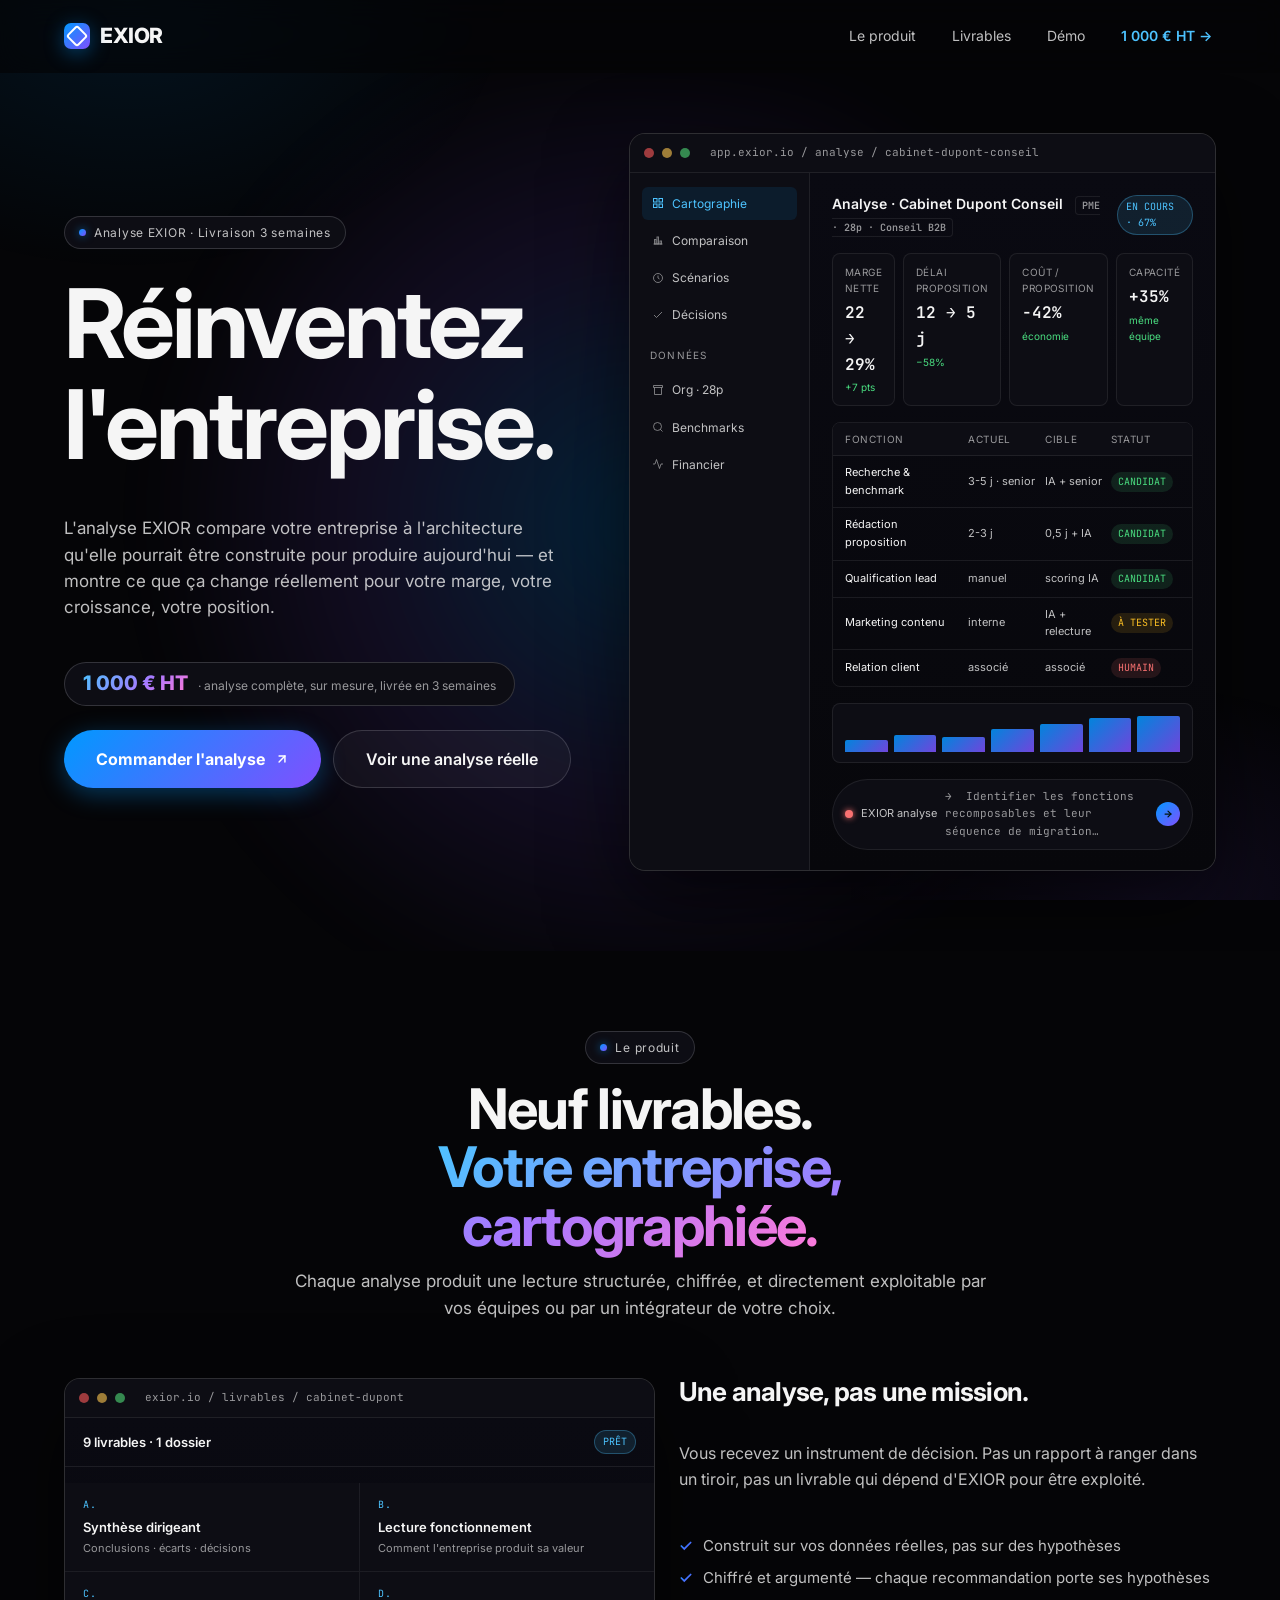
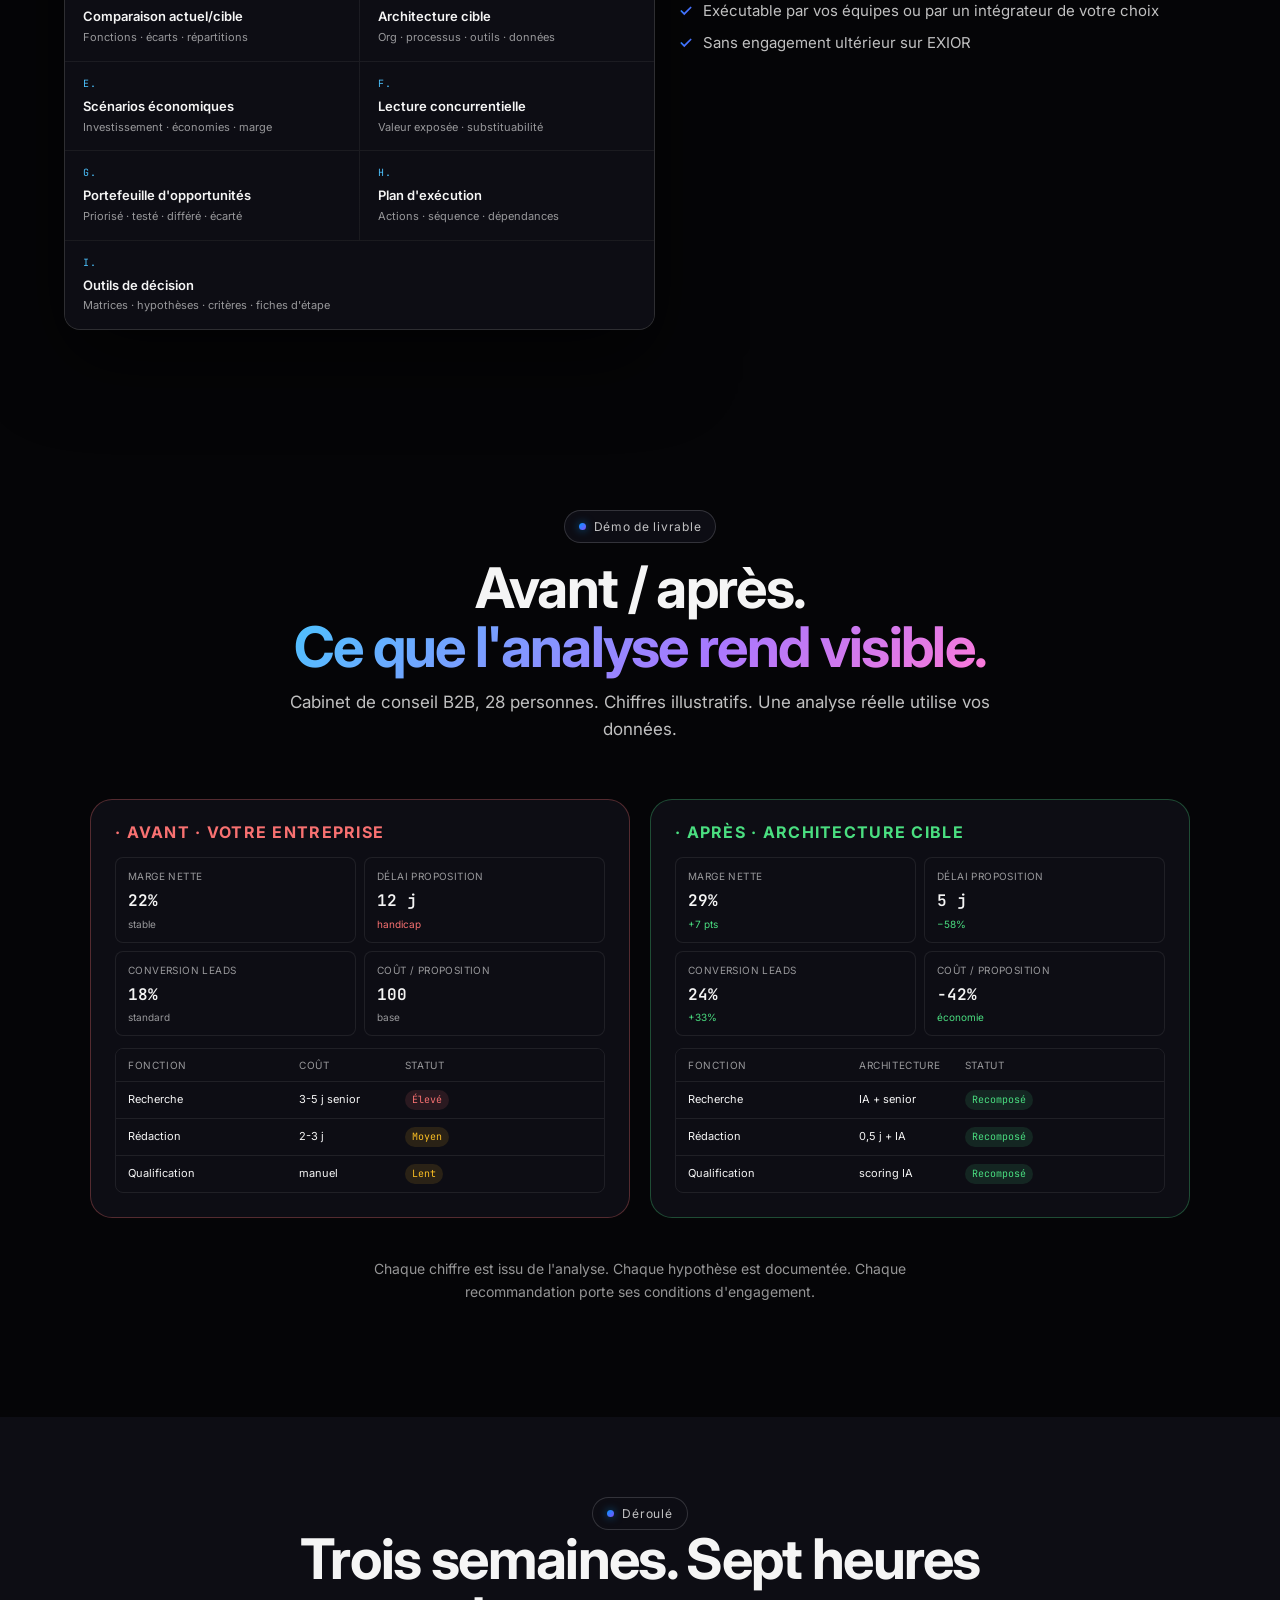
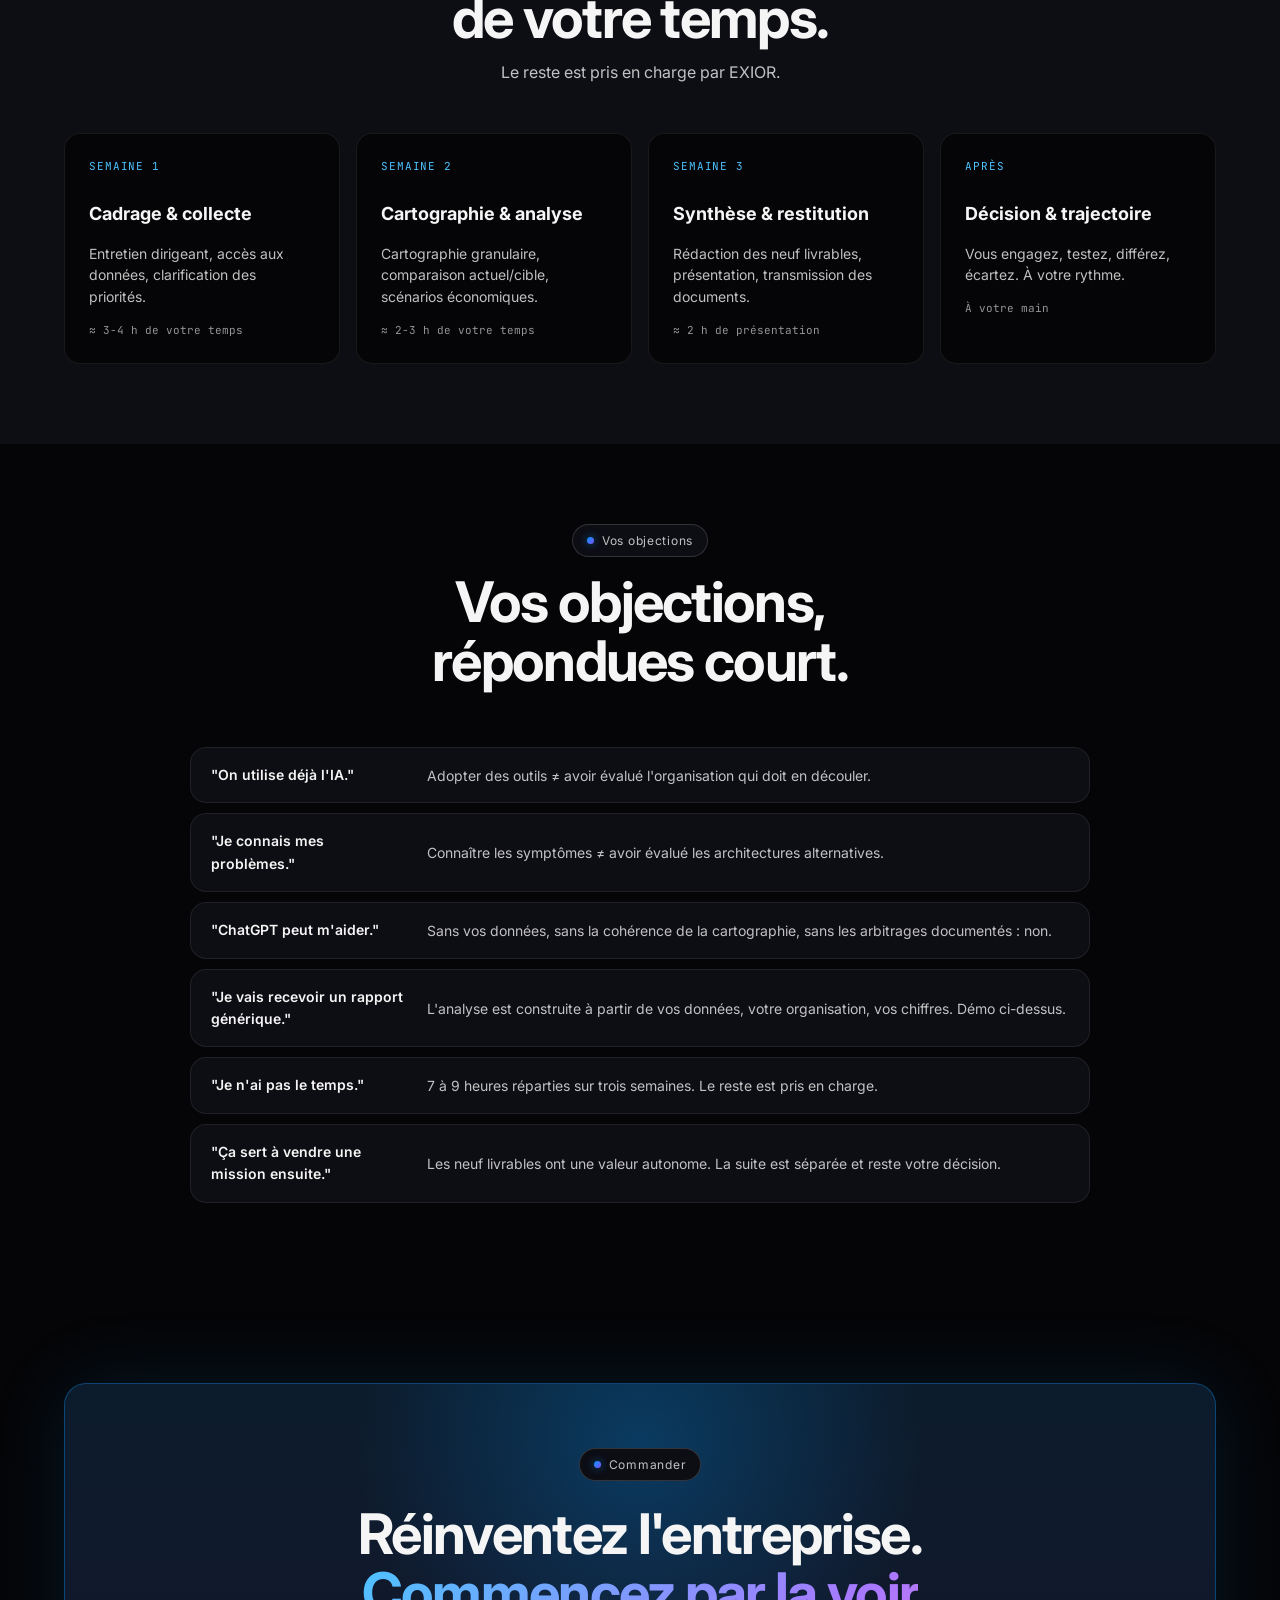
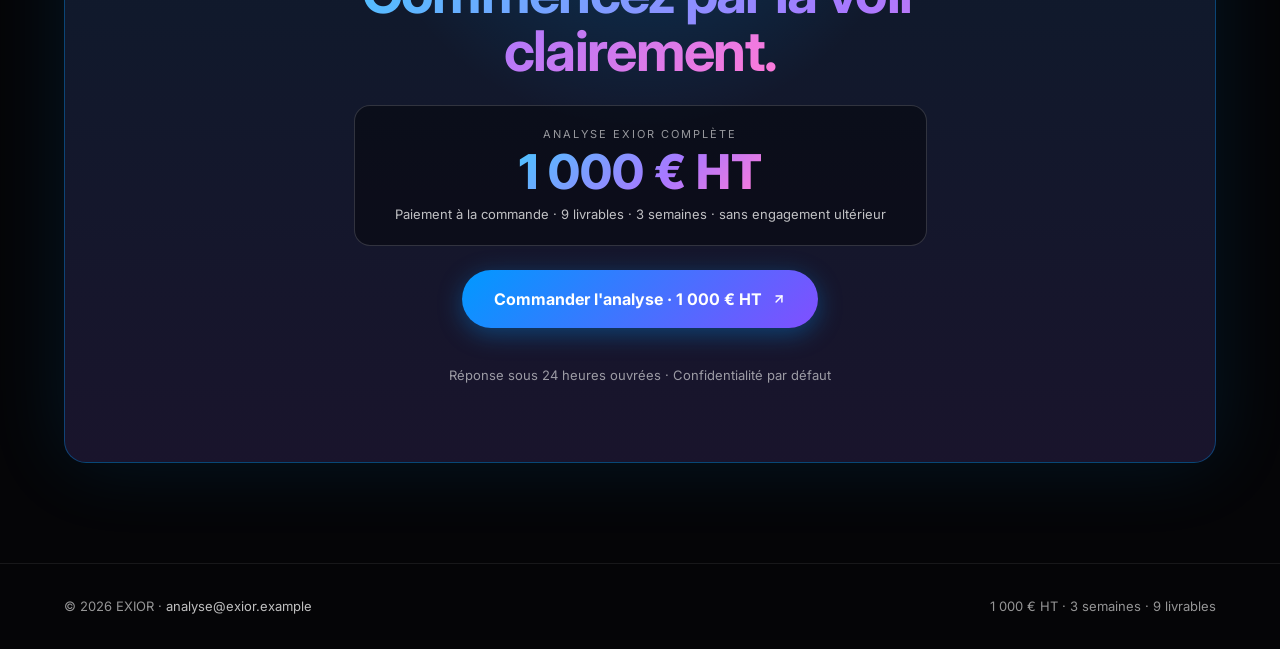
==== commit 6e869421: "EXIOR sales: visual conversion page with real-looking product mockups - shorter copy (no 1000 words " ====
--- a/exior-sales/index.html
+++ b/exior-sales/index.html
@@ -3,12 +3,12 @@
 <head>
 <meta charset="utf-8" />
 <meta name="viewport" content="width=device-width,initial-scale=1" />
-<title>EXIOR — Réinventez l'entreprise. | Analyse complète sur mesure à 1 000 € HT</title>
-<meta name="description" content="L'analyse EXIOR compare votre entreprise à l'architecture qu'elle pourrait devenir pour produire et capter la valeur que vos clients achètent. Complète, sur mesure, clé en main — 1 000 € HT." />
+<title>EXIOR — Réinventez l'entreprise. | 1 000 € HT</title>
+<meta name="description" content="L'analyse EXIOR montre ce que votre entreprise pourrait être construite pour produire aujourd'hui. Analyse complète, sur mesure, livrée en 3 semaines. 1 000 € HT." />
 
 <link rel="preconnect" href="https://fonts.googleapis.com" />
 <link rel="preconnect" href="https://fonts.gstatic.com" crossorigin />
-<link href="https://fonts.googleapis.com/css2?family=Inter:wght@400;500;600;700;800&family=Satoshi:wght@500;600;700;800;900&family=JetBrains+Mono:wght@400;500&display=swap" rel="stylesheet" />
+<link href="https://fonts.googleapis.com/css2?family=Inter:wght@400;500;600;700;800&family=Satoshi:wght@500;600;700;800;900&family=JetBrains+Mono:wght@400;500;600&display=swap" rel="stylesheet" />
 
 <style>
   :root {
@@ -18,32 +18,20 @@
     --surface-3: #1c1c28;
     --fg: #f5f5f5;
     --muted: rgba(245, 245, 245, 0.6);
-    --muted-2: rgba(245, 245, 245, 0.75);
+    --muted-2: rgba(245, 245, 245, 0.78);
     --line: rgba(245, 245, 255, 0.08);
     --line-2: rgba(245, 245, 255, 0.16);
-
+    --line-3: rgba(245, 245, 255, 0.24);
     --accent-1: #4dc3ff;
     --accent-2: #a878ff;
-    --accent-1-solid: #0099ff;
-    --accent-2-solid: #814fff;
-
     --grad: linear-gradient(135deg, #0099ff 0%, #814fff 100%);
-    --grad-soft: linear-gradient(135deg, rgba(0,153,255,0.18) 0%, rgba(129,79,255,0.18) 100%);
-    --grad-glow: radial-gradient(circle, rgba(0,153,255,0.25) 0%, transparent 60%);
     --grad-text: linear-gradient(135deg, #4dc3ff 0%, #a878ff 60%, #ff7ad9 100%);
-
-    --r-sm: 12px;
-    --r-md: 18px;
-    --r-lg: 24px;
-    --r-pill: 999px;
-    --maxw: 1100px;
-
+    --r-sm: 10px; --r-md: 16px; --r-lg: 22px; --r-pill: 999px;
+    --maxw: 1200px;
     --font-body: "Inter", "Inter Placeholder", sans-serif;
     --font-display: "Satoshi", "Satoshi Placeholder", "Inter", sans-serif;
     --font-mono: "JetBrains Mono", "JetBrains Mono Placeholder", monospace;
-
     --ease-out: cubic-bezier(0.72, 0.21, 0.36, 1.01);
-    --ease-inout: cubic-bezier(0.53, 0.27, 0.4, 1);
     --ease-soft: cubic-bezier(0.67, 0.33, 0.23, 1.02);
     --focus-ring: 0 0 0 3px rgba(77, 195, 255, 0.55);
   }
@@ -51,225 +39,196 @@
   *, *::before, *::after { box-sizing: border-box; }
   html { scroll-behavior: smooth; }
   body {
-    margin: 0;
-    background: var(--bg);
-    color: var(--fg);
-    font-family: var(--font-body);
-    font-size: 18px;
-    line-height: 1.7;
-    -webkit-font-smoothing: antialiased;
-    text-rendering: optimizeLegibility;
+    margin: 0; background: var(--bg); color: var(--fg);
+    font-family: var(--font-body); font-size: 17px; line-height: 1.6;
+    -webkit-font-smoothing: antialiased; text-rendering: optimizeLegibility;
     overflow-x: hidden;
   }
   img, svg { max-width: 100%; display: block; }
   a { color: inherit; text-decoration: none; }
   button { font: inherit; cursor: pointer; border: 0; background: none; color: inherit; }
   .container { width: 100%; max-width: var(--maxw); margin: 0 auto; padding: 0 24px; }
-
-  .skip {
-    position: absolute; top: -100px; left: 16px; z-index: 1000;
-    padding: 12px 20px; background: var(--surface-2);
-    border: 1px solid var(--line-2); border-radius: var(--r-pill);
-    color: var(--fg); font-weight: 600;
-    transition: top 0.3s var(--ease-soft);
-  }
-  .skip:focus { top: 16px; }
-  :focus-visible { outline: 0; box-shadow: var(--focus-ring); border-radius: var(--r-sm); }
-
   body::before {
-    content: "";
-    position: fixed; inset: 0; pointer-events: none; z-index: -1;
+    content: ""; position: fixed; inset: 0; pointer-events: none; z-index: -1;
     background:
       radial-gradient(50% 50% at 10% 0%, rgba(0,153,255,0.10) 0%, transparent 60%),
       radial-gradient(40% 40% at 90% 100%, rgba(129,79,255,0.10) 0%, transparent 60%);
   }
 
   /* NAV */
-  .nav { position: sticky; top: 0; z-index: 50; backdrop-filter: blur(16px) saturate(140%); -webkit-backdrop-filter: blur(16px) saturate(140%); background: rgba(5, 5, 7, 0.7); border-bottom: 1px solid transparent; transition: border-color 0.4s var(--ease-soft); }
+  .nav { position: sticky; top: 0; z-index: 50; backdrop-filter: blur(16px) saturate(140%); -webkit-backdrop-filter: blur(16px) saturate(140%); background: rgba(5, 5, 7, 0.7); border-bottom: 1px solid transparent; }
   .nav.scrolled { border-color: var(--line); }
-  .nav-inner { display: flex; align-items: center; justify-content: space-between; min-height: 76px; }
-  .logo { display: inline-flex; align-items: center; gap: 10px; font-family: var(--font-display); font-weight: 800; font-size: 22px; letter-spacing: -0.02em; }
-  .logo .mark { width: 28px; height: 28px; border-radius: 8px; background: var(--grad); position: relative; display: inline-block; box-shadow: 0 4px 20px rgba(0,153,255,0.4); }
-  .logo .mark::before { content: ""; position: absolute; inset: 6px; border: 2px solid #fff; border-radius: 3px; transform: rotate(45deg); }
-  .nav-links { display: flex; gap: 32px; font-size: 15px; color: var(--muted-2); }
-  .nav-links a { transition: color 0.3s var(--ease-soft); padding: 12px 4px; }
+  .nav-inner { display: flex; align-items: center; justify-content: space-between; min-height: 72px; }
+  .logo { display: inline-flex; align-items: center; gap: 10px; font-family: var(--font-display); font-weight: 800; font-size: 21px; letter-spacing: -0.02em; }
+  .logo .mark { width: 26px; height: 26px; border-radius: 7px; background: var(--grad); position: relative; box-shadow: 0 4px 20px rgba(0,153,255,0.4); }
+  .logo .mark::before { content: ""; position: absolute; inset: 5px; border: 2px solid #fff; border-radius: 3px; transform: rotate(45deg); }
+  .nav-links { display: flex; gap: 28px; font-size: 14px; color: var(--muted-2); }
+  .nav-links a { padding: 8px 4px; transition: color 0.2s; }
   .nav-links a:hover { color: var(--fg); }
   @media (max-width: 760px) { .nav-links { display: none; } }
 
   /* BUTTONS */
-  .btn { display: inline-flex; align-items: center; justify-content: center; gap: 10px; min-height: 52px; padding: 16px 28px; border-radius: var(--r-pill); font-weight: 600; font-size: 16px; line-height: 1; transition: transform 0.4s var(--ease-soft), background 0.3s var(--ease-soft), box-shadow 0.3s var(--ease-soft), border-color 0.3s var(--ease-soft); white-space: nowrap; will-change: transform; }
+  .btn { display: inline-flex; align-items: center; justify-content: center; gap: 10px; min-height: 50px; padding: 14px 26px; border-radius: var(--r-pill); font-weight: 600; font-size: 15px; line-height: 1; transition: transform 0.3s var(--ease-soft), background 0.3s var(--ease-soft), box-shadow 0.3s var(--ease-soft); white-space: nowrap; }
   .btn:active { transform: translateY(1px) scale(0.98); }
-  .btn-primary { background: var(--grad); color: #fff; font-weight: 700; box-shadow: 0 6px 24px rgba(0,153,255,0.35), 0 0 0 1px rgba(255,255,255,0.08) inset; }
-  .btn-primary:hover { transform: translateY(-2px); box-shadow: 0 12px 36px rgba(0,153,255,0.5), 0 0 0 1px rgba(255,255,255,0.12) inset; }
+  .btn-primary { background: var(--grad); color: #fff; font-weight: 700; box-shadow: 0 6px 24px rgba(0,153,255,0.35); }
+  .btn-primary:hover { transform: translateY(-2px); box-shadow: 0 12px 36px rgba(0,153,255,0.5); }
   .btn-ghost { background: rgba(255,255,255,0.04); color: var(--fg); border: 1px solid var(--line-2); }
-  .btn-ghost:hover { background: rgba(255,255,255,0.08); border-color: rgba(255,255,255,0.3); transform: translateY(-2px); }
-  .btn-lg { padding: 20px 36px; font-size: 17px; min-height: 60px; }
-
-  /* SECTIONS */
-  section { padding: 140px 0; position: relative; }
-  @media (max-width: 760px) { section { padding: 88px 0; } }
-  .eyebrow { display: inline-flex; align-items: center; gap: 10px; min-height: 36px; padding: 8px 18px; border: 1px solid var(--line-2); border-radius: var(--r-pill); font-size: 13px; letter-spacing: 0.08em; color: var(--muted-2); background: var(--surface); }
-  .eyebrow .pulse { width: 8px; height: 8px; border-radius: 50%; background: var(--grad); box-shadow: 0 0 8px rgba(0,153,255,0.6); }
-  h1, h2, h3 { font-family: var(--font-display); font-weight: 700; letter-spacing: -0.03em; line-height: 1.08; margin: 0; }
+  .btn-ghost:hover { background: rgba(255,255,255,0.08); border-color: var(--line-3); transform: translateY(-2px); }
+  .btn-lg { padding: 18px 32px; font-size: 16px; min-height: 58px; }
+
+  /* SECTION BASE */
+  section { padding: 100px 0; position: relative; }
+  @media (max-width: 760px) { section { padding: 72px 0; } }
+  h1, h2, h3 { font-family: var(--font-display); font-weight: 700; letter-spacing: -0.03em; line-height: 1.05; margin: 0; }
   h1 { font-size: clamp(48px, 8vw, 96px); }
   h2 { font-size: clamp(32px, 4.4vw, 56px); }
-  h3 { font-size: 22px; letter-spacing: -0.01em; }
-  p { margin: 0; }
-  .lede { color: var(--muted-2); font-size: 19px; max-width: 58ch; line-height: 1.65; }
-  .section-head { text-align: center; max-width: 780px; margin: 0 auto 80px; display: flex; flex-direction: column; align-items: center; gap: 20px; }
-  .section-head.left { text-align: left; align-items: flex-start; margin-left: 0; }
+  h3 { font-size: 22px; }
   .grad-text { background: var(--grad-text); -webkit-background-clip: text; background-clip: text; -webkit-text-fill-color: transparent; }
 
   /* HERO */
-  .hero { padding: 80px 0 100px; position: relative; overflow: hidden; }
-  .hero::before { content: ""; position: absolute; top: 5%; left: 50%; transform: translateX(-50%); width: 1100px; height: 1100px; background: radial-gradient(circle, rgba(0,153,255,0.20) 0%, rgba(129,79,255,0.12) 40%, transparent 70%); pointer-events: none; z-index: 0; filter: blur(20px); }
-  .hero-inner { position: relative; z-index: 1; text-align: center; display: flex; flex-direction: column; align-items: center; gap: 32px; }
-  .hero h1 { max-width: 16ch; }
-  .hero-tag { max-width: 62ch; color: var(--muted-2); font-size: 20px; line-height: 1.6; margin: 0 auto; }
-  .hero-cta { display: flex; gap: 14px; flex-wrap: wrap; justify-content: center; }
-  .price-badge { display: inline-flex; flex-direction: column; align-items: center; padding: 16px 32px; border: 1px solid var(--line-2); border-radius: var(--r-md); background: var(--surface); gap: 4px; }
-  .price-badge .label { font-size: 12px; letter-spacing: 0.18em; text-transform: uppercase; color: var(--muted); }
-  .price-badge .amt { font-family: var(--font-display); font-weight: 800; font-size: 28px; line-height: 1; background: var(--grad-text); -webkit-background-clip: text; background-clip: text; -webkit-text-fill-color: transparent; }
-  .price-badge .note { font-size: 13px; color: var(--muted); }
-
-  /* VARIANT TABS (hero) */
-  .variants { display: flex; flex-direction: column; gap: 12px; margin-top: 8px; width: 100%; max-width: 720px; }
-  .variant { display: none; }
-  .variant.active { display: flex; flex-direction: column; gap: 8px; align-items: center; }
-  .variant-picker { display: flex; gap: 8px; flex-wrap: wrap; justify-content: center; }
-  .variant-picker button { min-height: 36px; padding: 6px 14px; font-size: 12px; letter-spacing: 0.08em; text-transform: uppercase; border: 1px solid var(--line); background: transparent; color: var(--muted-2); border-radius: var(--r-pill); transition: all 0.3s var(--ease-soft); }
-  .variant-picker button.active { border-color: var(--accent-1); color: var(--accent-1); background: rgba(77,195,255,0.08); }
-
-  /* SECTIONS — content */
-  .content-prose { max-width: 760px; margin: 0 auto; }
-  .content-prose p { color: var(--muted-2); font-size: 18px; line-height: 1.7; margin-bottom: 1.4em; }
-  .content-prose p strong { color: var(--fg); font-weight: 600; }
-  .content-prose h2 { margin: 1.8em 0 0.6em; }
-  .content-prose h3 { margin: 1.6em 0 0.4em; }
-
-  /* RUPTURE — big quote-like */
-  .rupture { padding: 120px 0; }
-  .rupture .quote-block { max-width: 900px; margin: 0 auto; text-align: center; }
-  .rupture .quote-line { font-family: var(--font-display); font-weight: 700; font-size: clamp(32px, 4.6vw, 56px); line-height: 1.15; letter-spacing: -0.025em; background: var(--grad-text); -webkit-background-clip: text; background-clip: text; -webkit-text-fill-color: transparent; margin-bottom: 32px; }
-  .rupture .quote-sub { font-size: 18px; color: var(--muted-2); line-height: 1.65; max-width: 60ch; margin: 0 auto; }
-
-  /* REDISTRIBUTION — tension block */
-  .tension { display: grid; grid-template-columns: 1fr 1fr; gap: 20px; max-width: 980px; margin: 0 auto; }
-  @media (max-width: 760px) { .tension { grid-template-columns: 1fr; } }
-  .tension-card { background: var(--surface); border: 1px solid var(--line); border-radius: var(--r-lg); padding: 36px 32px; position: relative; }
-  .tension-card.danger { border-color: rgba(255, 80, 80, 0.3); }
-  .tension-card.danger::before { content: ""; position: absolute; top: 0; left: 0; right: 0; height: 2px; background: linear-gradient(90deg, transparent, #ff5050, transparent); opacity: 0.6; }
-  .tension-card.opportunity { border-color: rgba(80, 255, 160, 0.3); }
-  .tension-card.opportunity::before { content: ""; position: absolute; top: 0; left: 0; right: 0; height: 2px; background: linear-gradient(90deg, transparent, #50ffa0, transparent); opacity: 0.6; }
-  .tension-card h3 { font-size: 22px; margin-bottom: 16px; }
-  .tension-card p { color: var(--muted-2); font-size: 16px; line-height: 1.65; }
-  .tension-card .label { font-size: 12px; letter-spacing: 0.18em; text-transform: uppercase; color: var(--muted); margin-bottom: 8px; }
-  .tension-card.danger .label { color: #ff8080; }
-  .tension-card.opportunity .label { color: #80ffaa; }
-
-  /* BLIND SPOT — list of questions */
-  .blindspot-list { display: grid; grid-template-columns: repeat(2, 1fr); gap: 16px; max-width: 900px; margin: 0 auto; }
-  @media (max-width: 760px) { .blindspot-list { grid-template-columns: 1fr; } }
-  .blindspot-item { background: var(--surface); border: 1px solid var(--line); border-radius: var(--r-md); padding: 24px 28px; display: flex; gap: 16px; align-items: flex-start; }
-  .blindspot-item .num { font-family: var(--font-mono); font-size: 13px; color: var(--accent-1); font-weight: 500; flex: none; }
-  .blindspot-item p { color: var(--muted-2); font-size: 16px; line-height: 1.6; margin: 0; }
-
-  /* COUNTERFACTUAL — current vs target */
-  .compare-2 { display: grid; grid-template-columns: 1fr 1fr; gap: 24px; max-width: 1000px; margin: 0 auto; }
-  @media (max-width: 760px) { .compare-2 { grid-template-columns: 1fr; } }
-  .compare-side { background: var(--surface); border: 1px solid var(--line); border-radius: var(--r-lg); padding: 32px; }
-  .compare-side.current { border-color: rgba(255, 255, 255, 0.1); }
-  .compare-side.target { background: linear-gradient(180deg, rgba(0,153,255,0.08) 0%, rgba(129,79,255,0.08) 100%), var(--surface-2); border-color: rgba(0,153,255,0.3); }
-  .compare-side h3 { font-size: 20px; margin-bottom: 20px; letter-spacing: 0.04em; text-transform: uppercase; color: var(--muted-2); }
-  .compare-side.target h3 { background: var(--grad-text); -webkit-background-clip: text; background-clip: text; -webkit-text-fill-color: transparent; }
-  .compare-side ul { list-style: none; padding: 0; margin: 0; display: flex; flex-direction: column; gap: 12px; }
-  .compare-side li { display: flex; gap: 12px; font-size: 15px; color: var(--muted-2); line-height: 1.55; }
-  .compare-side li::before { content: ""; flex: none; width: 6px; height: 6px; border-radius: 50%; background: var(--muted); margin-top: 10px; }
-  .compare-side.target li { color: var(--fg); }
-  .compare-side.target li::before { background: var(--accent-1); box-shadow: 0 0 6px rgba(77,195,255,0.5); }
-
-  /* PRODUCT — 5 questions + 9 deliverables */
-  .q5-grid { display: grid; grid-template-columns: repeat(5, 1fr); gap: 16px; max-width: 1100px; margin: 0 auto; }
-  @media (max-width: 980px) { .q5-grid { grid-template-columns: repeat(2, 1fr); } }
-  @media (max-width: 540px) { .q5-grid { grid-template-columns: 1fr; } }
-  .q5 { background: var(--surface); border: 1px solid var(--line); border-radius: var(--r-md); padding: 24px 20px; text-align: center; transition: transform 0.4s var(--ease-soft), border-color 0.3s var(--ease-soft); }
-  .q5:hover { transform: translateY(-3px); border-color: var(--line-2); }
-  .q5 .num { font-family: var(--font-display); font-weight: 800; font-size: 32px; line-height: 1; background: var(--grad-text); -webkit-background-clip: text; background-clip: text; -webkit-text-fill-color: transparent; margin-bottom: 12px; }
-  .q5 p { font-size: 14px; color: var(--muted-2); line-height: 1.5; }
-  .deliverables { display: grid; grid-template-columns: repeat(3, 1fr); gap: 16px; max-width: 1100px; margin: 0 auto; }
-  @media (max-width: 980px) { .deliverables { grid-template-columns: 1fr; } }
-  .deliv { background: var(--surface); border: 1px solid var(--line); border-radius: var(--r-md); padding: 24px; }
-  .deliv .lbl { font-family: var(--font-mono); font-size: 12px; color: var(--accent-1); letter-spacing: 0.04em; margin-bottom: 8px; }
-  .deliv h4 { font-family: var(--font-display); font-weight: 700; font-size: 16px; margin-bottom: 8px; }
-  .deliv p { font-size: 14px; color: var(--muted-2); line-height: 1.55; }
-
-  /* DEMO — concrete example */
-  .demo { background: var(--surface-2); border: 1px solid var(--line-2); border-radius: var(--r-lg); padding: 48px 40px; max-width: 1100px; margin: 0 auto; }
-  @media (max-width: 760px) { .demo { padding: 32px 24px; } }
-  .demo-head { display: flex; align-items: baseline; gap: 16px; flex-wrap: wrap; margin-bottom: 32px; padding-bottom: 24px; border-bottom: 1px solid var(--line); }
-  .demo-head h3 { font-size: 24px; }
-  .demo-head .badge { font-family: var(--font-mono); font-size: 12px; color: var(--accent-1); letter-spacing: 0.04em; }
-  .demo-head .note { font-size: 13px; color: var(--muted); font-style: italic; }
-  .demo-section { margin-bottom: 32px; }
-  .demo-section:last-child { margin-bottom: 0; }
-  .demo-section h4 { font-family: var(--font-display); font-weight: 700; font-size: 16px; letter-spacing: 0.04em; text-transform: uppercase; color: var(--muted); margin-bottom: 12px; }
-  .demo-section p, .demo-section li { color: var(--muted-2); font-size: 16px; line-height: 1.65; }
-  .demo-section ul { list-style: none; padding: 0; margin: 0; display: flex; flex-direction: column; gap: 8px; }
-  .demo-section li { padding-left: 20px; position: relative; }
-  .demo-section li::before { content: "→"; position: absolute; left: 0; color: var(--accent-1); }
-  .demo-metrics { display: grid; grid-template-columns: repeat(4, 1fr); gap: 16px; }
-  @media (max-width: 760px) { .demo-metrics { grid-template-columns: repeat(2, 1fr); } }
-  .demo-metric { background: var(--bg); border: 1px solid var(--line); border-radius: var(--r-sm); padding: 16px 14px; text-align: center; }
-  .demo-metric .val { font-family: var(--font-display); font-weight: 800; font-size: 26px; line-height: 1; background: var(--grad-text); -webkit-background-clip: text; background-clip: text; -webkit-text-fill-color: transparent; margin-bottom: 6px; }
-  .demo-metric .lbl { font-size: 12px; color: var(--muted); }
-
-  /* OBJECTIONS */
-  .obj-list { display: flex; flex-direction: column; gap: 12px; max-width: 860px; margin: 0 auto; }
-  .obj { background: var(--surface); border: 1px solid var(--line); border-radius: var(--r-md); padding: 24px 28px; }
-  .obj-q { display: flex; gap: 16px; align-items: flex-start; font-family: var(--font-display); font-weight: 600; font-size: 17px; line-height: 1.4; margin-bottom: 10px; color: var(--fg); }
-  .obj-q::before { content: "❝"; color: var(--accent-1); font-size: 24px; line-height: 1; flex: none; }
-  .obj-a { color: var(--muted-2); font-size: 16px; line-height: 1.65; padding-left: 32px; }
-
-  /* PROCESS */
-  .process { display: grid; grid-template-columns: repeat(4, 1fr); gap: 16px; }
-  @media (max-width: 980px) { .process { grid-template-columns: repeat(2, 1fr); } }
-  @media (max-width: 540px) { .process { grid-template-columns: 1fr; } }
-  .proc { background: var(--surface); border: 1px solid var(--line); border-radius: var(--r-md); padding: 24px; position: relative; }
-  .proc .step-num { font-family: var(--font-display); font-weight: 800; font-size: 14px; letter-spacing: 0.18em; color: var(--accent-1); margin-bottom: 8px; }
-  .proc h4 { font-family: var(--font-display); font-weight: 700; font-size: 18px; margin-bottom: 10px; }
-  .proc p { font-size: 14px; color: var(--muted-2); line-height: 1.55; }
-  .proc .time { margin-top: 12px; font-family: var(--font-mono); font-size: 12px; color: var(--muted); }
-
-  /* CTA */
-  .cta { text-align: center; background: linear-gradient(180deg, var(--surface-2) 0%, var(--surface) 100%); border: 1px solid rgba(0,153,255,0.3); border-radius: var(--r-lg); padding: 96px 40px; position: relative; overflow: hidden; box-shadow: 0 0 80px rgba(0,153,255,0.1); }
-  .cta::before { content: ""; position: absolute; top: -50%; left: 50%; transform: translateX(-50%); width: 800px; height: 800px; background: radial-gradient(circle, rgba(0,153,255,0.30) 0%, transparent 50%); pointer-events: none; }
-  .cta-inner { position: relative; z-index: 1; display: flex; flex-direction: column; align-items: center; gap: 28px; }
+  .hero { padding: 60px 0 80px; position: relative; overflow: hidden; }
+  .hero::before { content: ""; position: absolute; top: 0; left: 50%; transform: translateX(-50%); width: 1100px; height: 900px; background: radial-gradient(circle, rgba(0,153,255,0.20) 0%, rgba(129,79,255,0.10) 40%, transparent 70%); pointer-events: none; z-index: 0; filter: blur(30px); }
+  .hero-inner { position: relative; z-index: 1; display: grid; grid-template-columns: 1fr 1.1fr; gap: 56px; align-items: center; }
+  @media (max-width: 980px) { .hero-inner { grid-template-columns: 1fr; gap: 40px; } }
+  .hero-left { display: flex; flex-direction: column; gap: 24px; }
+  .eyebrow { display: inline-flex; align-items: center; gap: 8px; padding: 6px 14px; border: 1px solid var(--line-2); border-radius: var(--r-pill); font-size: 12px; letter-spacing: 0.06em; color: var(--muted-2); background: var(--surface); width: fit-content; }
+  .eyebrow .pulse { width: 7px; height: 7px; border-radius: 50%; background: var(--grad); box-shadow: 0 0 8px rgba(0,153,255,0.6); }
+  .hero h1 { max-width: 12ch; }
+  .hero-tag { color: var(--muted-2); font-size: 17px; line-height: 1.55; max-width: 46ch; }
+  .price-pill { display: inline-flex; align-items: baseline; gap: 10px; padding: 10px 18px; border: 1px solid var(--line-2); border-radius: var(--r-pill); background: var(--surface); width: fit-content; }
+  .price-pill .amt { font-family: var(--font-display); font-weight: 800; font-size: 20px; line-height: 1; background: var(--grad-text); -webkit-background-clip: text; background-clip: text; -webkit-text-fill-color: transparent; }
+  .price-pill .lbl { font-size: 12px; color: var(--muted); }
+  .hero-cta { display: flex; gap: 12px; flex-wrap: wrap; }
+
+  /* ==== MOCKUP — exior analyzing dashboard ==== */
+  .mockup-window {
+    background: #07070b;
+    border: 1px solid var(--line-2);
+    border-radius: var(--r-md);
+    overflow: hidden;
+    box-shadow: 0 30px 80px rgba(0,0,0,0.6), 0 0 0 1px rgba(255,255,255,0.04) inset;
+    font-size: 13px;
+  }
+  .mockup-titlebar { display: flex; align-items: center; gap: 8px; padding: 10px 14px; background: var(--surface); border-bottom: 1px solid var(--line); }
+  .mockup-dot { width: 10px; height: 10px; border-radius: 50%; background: var(--line-2); }
+  .mockup-dot.r { background: rgba(255,90,90,0.6); }
+  .mockup-dot.y { background: rgba(255,200,80,0.6); }
+  .mockup-dot.g { background: rgba(80,220,120,0.6); }
+  .mockup-url { margin-left: 12px; font-family: var(--font-mono); font-size: 11px; color: var(--muted); }
+  .mockup-body { display: grid; grid-template-columns: 180px 1fr; min-height: 380px; }
+  .mockup-side { background: var(--surface); border-right: 1px solid var(--line); padding: 14px 12px; display: flex; flex-direction: column; gap: 4px; }
+  .mockup-side .group { font-size: 10px; letter-spacing: 0.12em; text-transform: uppercase; color: var(--muted); margin: 12px 8px 6px; }
+  .mockup-side .item { display: flex; align-items: center; gap: 8px; padding: 7px 10px; border-radius: 6px; font-size: 12px; color: var(--muted-2); }
+  .mockup-side .item.active { background: rgba(0,153,255,0.10); color: var(--accent-1); }
+  .mockup-side .item .ico { width: 12px; height: 12px; opacity: 0.6; }
+  .mockup-side .item.active .ico { opacity: 1; }
+  .mockup-main { padding: 20px 22px; display: flex; flex-direction: column; gap: 16px; background: linear-gradient(180deg, #0a0a12 0%, #07070b 100%); }
+  .mockup-head { display: flex; align-items: center; justify-content: space-between; gap: 12px; }
+  .mockup-h1 { font-size: 14px; font-weight: 600; }
+  .mockup-h1 .tag { font-family: var(--font-mono); font-size: 10px; color: var(--muted); margin-left: 8px; padding: 2px 6px; border: 1px solid var(--line); border-radius: 4px; }
+  .mockup-badge { font-family: var(--font-mono); font-size: 10px; padding: 3px 8px; border-radius: 999px; background: rgba(77,195,255,0.12); color: var(--accent-1); border: 1px solid rgba(77,195,255,0.3); }
+  .mockup-kpis { display: grid; grid-template-columns: repeat(4, 1fr); gap: 8px; }
+  .mockup-kpi { background: var(--surface); border: 1px solid var(--line); border-radius: 8px; padding: 10px 12px; }
+  .mockup-kpi .k { font-size: 10px; color: var(--muted); text-transform: uppercase; letter-spacing: 0.04em; margin-bottom: 4px; }
+  .mockup-kpi .v { font-family: var(--font-mono); font-size: 16px; font-weight: 600; }
+  .mockup-kpi .d { font-size: 10px; margin-top: 2px; }
+  .mockup-kpi .d.up { color: #4ade80; }
+  .mockup-kpi .d.down { color: #f87171; }
+  .mockup-table { border: 1px solid var(--line); border-radius: 8px; overflow: hidden; }
+  .mockup-table .row { display: grid; grid-template-columns: 1fr 0.6fr 0.5fr 0.6fr; gap: 8px; padding: 8px 12px; font-size: 11px; align-items: center; border-bottom: 1px solid var(--line); }
+  .mockup-table .row:last-child { border-bottom: 0; }
+  .mockup-table .row.head { background: var(--surface); color: var(--muted); font-size: 10px; text-transform: uppercase; letter-spacing: 0.06em; }
+  .mockup-table .row .pill { display: inline-flex; padding: 2px 7px; border-radius: 999px; font-size: 10px; font-family: var(--font-mono); }
+  .mockup-table .row .pill.ok { background: rgba(74,222,128,0.12); color: #4ade80; }
+  .mockup-table .row .pill.warn { background: rgba(251,191,36,0.12); color: #fbbf24; }
+  .mockup-table .row .pill.bad { background: rgba(248,113,113,0.12); color: #f87171; }
+  .mockup-chart { display: flex; align-items: flex-end; gap: 6px; height: 60px; padding: 10px 12px; background: var(--surface); border: 1px solid var(--line); border-radius: 8px; }
+  .mockup-chart .bar { flex: 1; background: var(--grad); border-radius: 2px 2px 0 0; min-height: 4px; opacity: 0.85; }
+  .mockup-foot { display: flex; align-items: center; gap: 8px; padding: 8px 12px; border: 1px solid var(--line); border-radius: 999px; background: var(--surface); font-size: 11px; color: var(--muted); }
+  .mockup-foot .rec { width: 8px; height: 8px; border-radius: 50%; background: #f87171; box-shadow: 0 0 6px #f87171; animation: pulse 1.5s ease-in-out infinite; }
+  @keyframes pulse { 0%, 100% { opacity: 1; } 50% { opacity: 0.4; } }
+  .mockup-foot .prompt { flex: 1; font-family: var(--font-mono); font-size: 11px; }
+  .mockup-foot .send { width: 24px; height: 24px; border-radius: 50%; background: var(--grad); display: grid; place-items: center; }
+
+  /* ==== SECTION: proof ==== */
+  .proof { padding: 80px 0; }
+  .proof-head { text-align: center; max-width: 700px; margin: 0 auto 56px; }
+  .proof-head h2 { margin-top: 16px; }
+  .proof-head p { color: var(--muted-2); font-size: 17px; margin-top: 12px; }
+  .proof-grid { display: grid; grid-template-columns: 1.1fr 1fr; gap: 24px; align-items: stretch; }
+  @media (max-width: 980px) { .proof-grid { grid-template-columns: 1fr; } }
+  .proof-text { display: flex; flex-direction: column; gap: 18px; }
+  .proof-text h3 { font-size: 26px; }
+  .proof-text p { color: var(--muted-2); font-size: 16px; line-height: 1.65; }
+  .proof-text ul { list-style: none; padding: 0; margin: 8px 0 0; display: flex; flex-direction: column; gap: 10px; }
+  .proof-text li { display: flex; gap: 10px; font-size: 15px; color: var(--muted-2); line-height: 1.5; }
+  .proof-text li::before { content: ""; width: 14px; height: 14px; flex: none; margin-top: 4px; background: var(--grad); -webkit-mask: url("data:image/svg+xml;utf8,<svg xmlns='http://www.w3.org/2000/svg' viewBox='0 0 24 24'><polyline points='20 6 9 17 4 12' fill='none' stroke='black' stroke-width='3' stroke-linecap='round'/></svg>") center/contain no-repeat; mask: url("data:image/svg+xml;utf8,<svg xmlns='http://www.w3.org/2000/svg' viewBox='0 0 24 24'><polyline points='20 6 9 17 4 12' fill='none' stroke='black' stroke-width='3' stroke-linecap='round'/></svg>") center/contain no-repeat; }
+
+  /* ==== SECTION: deliverables (3 mockups) ==== */
+  .deliverables { padding: 80px 0; background: var(--surface); }
+  .deliverables-head { text-align: center; max-width: 700px; margin: 0 auto 56px; }
+  .deliverables-head p { color: var(--muted-2); font-size: 17px; margin-top: 12px; }
+  .deliv-grid { display: grid; grid-template-columns: repeat(3, 1fr); gap: 20px; }
+  @media (max-width: 980px) { .deliv-grid { grid-template-columns: 1fr; } }
+  .deliv { background: var(--bg); border: 1px solid var(--line); border-radius: var(--r-md); padding: 16px; display: flex; flex-direction: column; gap: 12px; }
+  .deliv-cap { font-family: var(--font-mono); font-size: 11px; letter-spacing: 0.06em; color: var(--accent-1); text-transform: uppercase; }
+  .deliv h3 { font-size: 17px; }
+  .deliv p { color: var(--muted-2); font-size: 14px; line-height: 1.55; }
+
+  /* ==== SECTION: before/after ==== */
+  .before-after { padding: 100px 0; }
+  .ba-grid { display: grid; grid-template-columns: 1fr 1fr; gap: 20px; max-width: 1100px; margin: 0 auto; }
+  @media (max-width: 860px) { .ba-grid { grid-template-columns: 1fr; } }
+  .ba-side { background: var(--surface); border: 1px solid var(--line); border-radius: var(--r-lg); padding: 24px; }
+  .ba-side.before { border-color: rgba(248,113,113,0.3); }
+  .ba-side.after { border-color: rgba(74,222,128,0.3); }
+  .ba-side h3 { font-size: 16px; letter-spacing: 0.08em; text-transform: uppercase; color: var(--muted-2); margin-bottom: 16px; }
+  .ba-side.before h3 { color: #f87171; }
+  .ba-side.after h3 { color: #4ade80; }
+  .ba-mockup { font-size: 12px; }
+
+  /* ==== SECTION: process ==== */
+  .process { padding: 80px 0; background: var(--surface); }
+  .process-head { text-align: center; max-width: 700px; margin: 0 auto 48px; }
+  .process-head p { color: var(--muted-2); font-size: 16px; margin-top: 12px; }
+  .process-grid { display: grid; grid-template-columns: repeat(4, 1fr); gap: 16px; }
+  @media (max-width: 860px) { .process-grid { grid-template-columns: repeat(2, 1fr); } }
+  @media (max-width: 480px) { .process-grid { grid-template-columns: 1fr; } }
+  .step { background: var(--bg); border: 1px solid var(--line); border-radius: var(--r-md); padding: 24px; position: relative; }
+  .step-num { font-family: var(--font-mono); font-size: 11px; color: var(--accent-1); letter-spacing: 0.08em; margin-bottom: 8px; }
+  .step h4 { font-family: var(--font-display); font-weight: 700; font-size: 18px; margin-bottom: 8px; }
+  .step p { font-size: 14px; color: var(--muted-2); line-height: 1.55; }
+  .step .time { margin-top: 12px; font-family: var(--font-mono); font-size: 11px; color: var(--muted); }
+
+  /* ==== SECTION: objections (compact) ==== */
+  .objections { padding: 80px 0; }
+  .obj-list { display: flex; flex-direction: column; gap: 10px; max-width: 900px; margin: 0 auto; }
+  .obj { background: var(--surface); border: 1px solid var(--line); border-radius: var(--r-md); padding: 16px 20px; display: grid; grid-template-columns: 200px 1fr; gap: 16px; align-items: center; }
+  @media (max-width: 700px) { .obj { grid-template-columns: 1fr; gap: 8px; } }
+  .obj-q { font-family: var(--font-display); font-weight: 600; font-size: 14px; color: var(--fg); }
+  .obj-a { color: var(--muted-2); font-size: 14px; line-height: 1.5; }
+
+  /* ==== FINAL CTA ==== */
+  .cta-section { padding: 100px 0; }
+  .cta { text-align: center; background: linear-gradient(180deg, rgba(0,153,255,0.10) 0%, rgba(129,79,255,0.10) 100%), var(--surface); border: 1px solid rgba(0,153,255,0.35); border-radius: var(--r-lg); padding: 64px 32px; position: relative; overflow: hidden; box-shadow: 0 0 80px rgba(0,153,255,0.12); }
+  .cta::before { content: ""; position: absolute; top: -50%; left: 50%; transform: translateX(-50%); width: 800px; height: 800px; background: radial-gradient(circle, rgba(0,153,255,0.25) 0%, transparent 50%); pointer-events: none; }
+  .cta-inner { position: relative; z-index: 1; display: flex; flex-direction: column; align-items: center; gap: 24px; }
   .cta h2 { max-width: 22ch; }
-  .cta .price-block { display: flex; flex-direction: column; align-items: center; gap: 8px; padding: 24px 40px; background: rgba(0,0,0,0.3); border: 1px solid var(--line-2); border-radius: var(--r-md); }
-  .cta .price-block .lbl { font-size: 12px; letter-spacing: 0.18em; text-transform: uppercase; color: var(--muted); }
-  .cta .price-block .amt { font-family: var(--font-display); font-weight: 800; font-size: 56px; line-height: 1; background: var(--grad-text); -webkit-background-clip: text; background-clip: text; -webkit-text-fill-color: transparent; }
-  .cta .price-block .note { font-size: 14px; color: var(--muted-2); }
-
-  /* FOOTER */
-  footer { border-top: 1px solid var(--line); padding: 64px 0 44px; margin-top: 80px; }
-  .foot-top { display: grid; grid-template-columns: 1.4fr 1fr 1fr 1fr; gap: 40px; }
-  @media (max-width: 860px) { .foot-top { grid-template-columns: 1fr 1fr; } }
-  @media (max-width: 540px) { .foot-top { grid-template-columns: 1fr; } }
-  .foot-top h4 { margin: 0 0 16px; font-family: var(--font-display); font-weight: 700; font-size: 13px; letter-spacing: 0.08em; text-transform: uppercase; color: var(--muted); }
-  .foot-top ul { list-style: none; padding: 0; margin: 0; display: flex; flex-direction: column; gap: 12px; }
-  .foot-top a { color: var(--muted-2); font-size: 15px; transition: color 0.3s var(--ease-soft); padding: 4px 0; display: inline-block; }
-  .foot-top a:hover { color: var(--fg); }
-  .foot-brand p { color: var(--muted); font-size: 15px; line-height: 1.6; max-width: 36ch; margin-top: 14px; }
-  .foot-bottom { margin-top: 64px; padding-top: 28px; border-top: 1px solid var(--line); display: flex; justify-content: space-between; align-items: center; flex-wrap: wrap; gap: 20px; color: var(--muted); font-size: 14px; }
+  .cta .price-big { display: flex; flex-direction: column; align-items: center; gap: 4px; padding: 20px 40px; background: rgba(0,0,0,0.4); border: 1px solid var(--line-2); border-radius: var(--r-md); }
+  .cta .price-big .lbl { font-size: 11px; letter-spacing: 0.18em; text-transform: uppercase; color: var(--muted); }
+  .cta .price-big .amt { font-family: var(--font-display); font-weight: 800; font-size: 48px; line-height: 1; background: var(--grad-text); -webkit-background-clip: text; background-clip: text; -webkit-text-fill-color: transparent; }
+  .cta .price-big .note { font-size: 13px; color: var(--muted-2); margin-top: 4px; }
+
+  /* ==== FOOTER (minimal) ==== */
+  footer { border-top: 1px solid var(--line); padding: 32px 0; }
+  .foot { display: flex; justify-content: space-between; align-items: center; flex-wrap: wrap; gap: 16px; color: var(--muted); font-size: 13px; }
 
   /* REVEAL */
-  .reveal { opacity: 0; transform: translateY(20px); transition: opacity 1.2s var(--ease-out), transform 1.2s var(--ease-out); }
+  .reveal { opacity: 0; transform: translateY(16px); transition: opacity 0.9s var(--ease-out), transform 0.9s var(--ease-out); }
   .reveal.in { opacity: 1; transform: none; }
   .reveal[data-delay="0.1"] { transition-delay: 0.1s; }
   .reveal[data-delay="0.2"] { transition-delay: 0.2s; }
   .reveal[data-delay="0.3"] { transition-delay: 0.3s; }
-  .reveal[data-delay="0.4"] { transition-delay: 0.4s; }
-  .reveal[data-delay="0.5"] { transition-delay: 0.5s; }
 
   @media (prefers-reduced-motion: reduce) {
     *, *::before, *::after { animation-duration: 0.01ms !important; transition-duration: 0.01ms !important; scroll-behavior: auto !important; }
@@ -280,425 +239,323 @@
 
 <body>
 
-<a href="#main" class="skip">Aller au contenu</a>
-
-<nav class="nav" id="nav" aria-label="Navigation principale">
+<nav class="nav" id="nav" aria-label="Navigation">
   <div class="container nav-inner">
-    <a href="#" class="logo" aria-label="EXIOR accueil">
-      <span class="mark"></span>
-      EXIOR
-    </a>
+    <a href="#" class="logo"><span class="mark"></span> EXIOR</a>
     <div class="nav-links">
-      <a href="#rupture">La rupture</a>
-      <a href="#produit">L'analyse</a>
-      <a href="#demo">Exemple</a>
-      <a href="#objections">Objections</a>
-      <a href="#commander">Commander</a>
+      <a href="#preuve">Le produit</a>
+      <a href="#livrable">Livrables</a>
+      <a href="#demo">Démo</a>
+      <a href="#commander" style="color: var(--accent-1); font-weight: 600;">1 000 € HT →</a>
     </div>
   </div>
 </nav>
 
 <main id="main">
 
-<!-- ============================ HERO ============================ -->
+<!-- ====================== HERO ====================== -->
 <header class="hero">
   <div class="container hero-inner">
-    <span class="eyebrow reveal" data-delay="0.1"><span class="pulse" aria-hidden="true"></span> Analyse EXIOR · 1 000 € HT</span>
-
-    <h1 class="reveal" data-delay="0.2">Réinventez<br/>l'entreprise.</h1>
-
-    <div class="variants reveal" data-delay="0.3" role="tablist" aria-label="Trois angles d'attaque">
-      <div class="variant-picker" role="tablist">
-        <button class="active" data-target="v1" role="tab" aria-selected="true">Angle 1</button>
-        <button data-target="v2" role="tab" aria-selected="false">Angle 2</button>
-        <button data-target="v3" role="tab" aria-selected="false">Angle 3</button>
-      </div>
-      <div class="variant active" id="v1" role="tabpanel">
-        <p class="hero-tag">Vos concurrents de demain n'auront peut-être pas besoin de votre organisation. L'analyse EXIOR compare votre entreprise à l'architecture qu'elle pourrait devenir pour produire et capter la valeur que vos clients achètent réellement.</p>
-      </div>
-      <div class="variant" id="v2" role="tabpanel">
-        <p class="hero-tag">Vos coûts actuels ne décrivent pas ce que votre entreprise pourrait coûter. L'analyse EXIOR rend visible l'écart entre votre fonctionnement et la meilleure architecture accessible aujourd'hui — et ce que cet écart change pour votre marge, votre croissance et votre position.</p>
-      </div>
-      <div class="variant" id="v3" role="tabpanel">
-        <p class="hero-tag">Vous connaissez votre entreprise. Mais connaissez-vous les alternatives devenues possibles ? L'analyse EXIOR confronte votre fonctionnement aux capacités désormais accessibles et identifie ce qui doit disparaître, être reconstruit ou être préservé.</p>
-      </div>
-    </div>
-
-    <div class="hero-cta reveal" data-delay="0.4">
-      <a href="#commander" class="btn btn-primary btn-lg">
-        Commander l'analyse · 1 000 € HT
-        <svg width="16" height="16" viewBox="0 0 24 24" fill="none" stroke="currentColor" stroke-width="2.5" stroke-linecap="round" stroke-linejoin="round" aria-hidden="true"><line x1="7" y1="17" x2="17" y2="7"/><polyline points="7 7 17 7 17 17"/></svg>
-      </a>
-      <a href="#demo" class="btn btn-ghost btn-lg">Voir un exemple de livrable</a>
-    </div>
-
-    <div class="price-badge reveal" data-delay="0.5">
-      <div class="label">Analyse complète sur mesure</div>
-      <div class="amt">1 000 € HT</div>
-      <div class="note">Livrée en 3 semaines · clé en main · paiement à la commande</div>
-    </div>
+
+    <div class="hero-left">
+      <span class="eyebrow reveal"><span class="pulse"></span> Analyse EXIOR · Livraison 3 semaines</span>
+      <h1 class="reveal" data-delay="0.1">Réinventez<br/>l'entreprise.</h1>
+      <p class="hero-tag reveal" data-delay="0.2">L'analyse EXIOR compare votre entreprise à l'architecture qu'elle pourrait être construite pour produire aujourd'hui — et montre ce que ça change réellement pour votre marge, votre croissance, votre position.</p>
+      <div class="price-pill reveal" data-delay="0.25">
+        <span class="amt">1 000 € HT</span>
+        <span class="lbl">· analyse complète, sur mesure, livrée en 3 semaines</span>
+      </div>
+      <div class="hero-cta reveal" data-delay="0.3">
+        <a href="#commander" class="btn btn-primary btn-lg">
+          Commander l'analyse
+          <svg width="14" height="14" viewBox="0 0 24 24" fill="none" stroke="currentColor" stroke-width="2.5" stroke-linecap="round"><line x1="7" y1="17" x2="17" y2="7"/><polyline points="7 7 17 7 17 17"/></svg>
+        </a>
+        <a href="#demo" class="btn btn-ghost btn-lg">Voir une analyse réelle</a>
+      </div>
+    </div>
+
+    <!-- LIVE MOCKUP: exior analyzing -->
+    <div class="reveal" data-delay="0.2">
+      <div class="mockup-window" role="img" aria-label="Capture d'écran de l'interface EXIOR en cours d'analyse">
+        <div class="mockup-titlebar">
+          <span class="mockup-dot r"></span>
+          <span class="mockup-dot y"></span>
+          <span class="mockup-dot g"></span>
+          <span class="mockup-url">app.exior.io / analyse / cabinet-dupont-conseil</span>
+        </div>
+        <div class="mockup-body">
+          <aside class="mockup-side">
+            <div class="item active"><svg class="ico" viewBox="0 0 24 24" fill="none" stroke="currentColor" stroke-width="2"><rect x="3" y="3" width="7" height="7"/><rect x="14" y="3" width="7" height="7"/><rect x="14" y="14" width="7" height="7"/><rect x="3" y="14" width="7" height="7"/></svg> Cartographie</div>
+            <div class="item"><svg class="ico" viewBox="0 0 24 24" fill="none" stroke="currentColor" stroke-width="2"><line x1="3" y1="20" x2="21" y2="20"/><rect x="5" y="11" width="3" height="9"/><rect x="10" y="6" width="3" height="14"/><rect x="16" y="14" width="3" height="6"/></svg> Comparaison</div>
+            <div class="item"><svg class="ico" viewBox="0 0 24 24" fill="none" stroke="currentColor" stroke-width="2"><circle cx="12" cy="12" r="9"/><polyline points="12 7 12 12 15 14"/></svg> Scénarios</div>
+            <div class="item"><svg class="ico" viewBox="0 0 24 24" fill="none" stroke="currentColor" stroke-width="2"><polyline points="20 6 9 17 4 12"/></svg> Décisions</div>
+            <div class="group">Données</div>
+            <div class="item"><svg class="ico" viewBox="0 0 24 24" fill="none" stroke="currentColor" stroke-width="2"><path d="M3 3h18v4H3z"/><path d="M5 7v14h14V7"/></svg> Org · 28p</div>
+            <div class="item"><svg class="ico" viewBox="0 0 24 24" fill="none" stroke="currentColor" stroke-width="2"><circle cx="11" cy="11" r="8"/><line x1="21" y1="21" x2="16.65" y2="16.65"/></svg> Benchmarks</div>
+            <div class="item"><svg class="ico" viewBox="0 0 24 24" fill="none" stroke="currentColor" stroke-width="2"><path d="M22 12h-4l-3 9L9 3l-3 9H2"/></svg> Financier</div>
+          </aside>
+
+          <div class="mockup-main">
+            <div class="mockup-head">
+              <div class="mockup-h1">Analyse · Cabinet Dupont Conseil <span class="tag">PME · 28p · Conseil B2B</span></div>
+              <div class="mockup-badge">EN COURS · 67%</div>
+            </div>
+
+            <div class="mockup-kpis">
+              <div class="mockup-kpi"><div class="k">Marge nette</div><div class="v">22 → 29%</div><div class="d up">+7 pts</div></div>
+              <div class="mockup-kpi"><div class="k">Délai proposition</div><div class="v">12 → 5 j</div><div class="d up">−58%</div></div>
+              <div class="mockup-kpi"><div class="k">Coût / proposition</div><div class="v">−42%</div><div class="d up">économie</div></div>
+              <div class="mockup-kpi"><div class="k">Capacité</div><div class="v">+35%</div><div class="d up">même équipe</div></div>
+            </div>
+
+            <div class="mockup-table">
+              <div class="row head"><div>Fonction</div><div>Actuel</div><div>Cible</div><div>Statut</div></div>
+              <div class="row"><div>Recherche &amp; benchmark</div><div style="color: var(--muted-2);">3-5 j · senior</div><div style="color: var(--muted-2);">IA + senior</div><div><span class="pill ok">CANDIDAT</span></div></div>
+              <div class="row"><div>Rédaction proposition</div><div style="color: var(--muted-2);">2-3 j</div><div style="color: var(--muted-2);">0,5 j + IA</div><div><span class="pill ok">CANDIDAT</span></div></div>
+              <div class="row"><div>Qualification lead</div><div style="color: var(--muted-2);">manuel</div><div style="color: var(--muted-2);">scoring IA</div><div><span class="pill ok">CANDIDAT</span></div></div>
+              <div class="row"><div>Marketing contenu</div><div style="color: var(--muted-2);">interne</div><div style="color: var(--muted-2);">IA + relecture</div><div><span class="pill warn">À TESTER</span></div></div>
+              <div class="row"><div>Relation client</div><div style="color: var(--muted-2);">associé</div><div style="color: var(--muted-2);">associé</div><div><span class="pill bad">HUMAIN</span></div></div>
+            </div>
+
+            <div class="mockup-chart" aria-hidden="true">
+              <div class="bar" style="height: 30%"></div>
+              <div class="bar" style="height: 45%"></div>
+              <div class="bar" style="height: 38%"></div>
+              <div class="bar" style="height: 60%"></div>
+              <div class="bar" style="height: 72%"></div>
+              <div class="bar" style="height: 88%"></div>
+              <div class="bar" style="height: 95%"></div>
+            </div>
+
+            <div class="mockup-foot">
+              <span class="rec"></span>
+              <span style="color: var(--muted-2);">EXIOR analyse</span>
+              <span class="prompt">→ &nbsp;Identifier les fonctions recomposables et leur séquence de migration…</span>
+              <span class="send"><svg width="10" height="10" viewBox="0 0 24 24" fill="none" stroke="#00170b" stroke-width="3" stroke-linecap="round"><line x1="5" y1="12" x2="19" y2="12"/><polyline points="12 5 19 12 12 19"/></svg></span>
+            </div>
+          </div>
+        </div>
+      </div>
+    </div>
+
   </div>
 </header>
 
-<!-- ============================ RUPTURE ============================ -->
-<section id="rupture">
+<!-- ====================== PROOF / WHAT YOU GET ====================== -->
+<section class="proof" id="preuve">
   <div class="container">
-    <div class="quote-block reveal" style="text-align:center; max-width:900px; margin: 0 auto;">
-      <p style="font-family: var(--font-display); font-weight: 700; font-size: clamp(32px, 4.6vw, 56px); line-height: 1.15; letter-spacing: -0.025em; background: var(--grad-text); -webkit-background-clip: text; background-clip: text; -webkit-text-fill-color: transparent; margin-bottom: 32px;">Votre comptabilité décrit les dépenses de votre organisation existante. Elle ne décrit pas, à elle seule, les alternatives devenues accessibles.</p>
+    <div class="proof-head reveal">
+      <span class="eyebrow"><span class="pulse"></span> Le produit</span>
+      <h2>Neuf livrables.<br/><span class="grad-text">Votre entreprise, cartographiée.</span></h2>
+      <p>Chaque analyse produit une lecture structurée, chiffrée, et directement exploitable par vos équipes ou par un intégrateur de votre choix.</p>
+    </div>
+
+    <div class="proof-grid">
+      <div class="reveal">
+        <div class="mockup-window" style="font-size: 12px;">
+          <div class="mockup-titlebar">
+            <span class="mockup-dot r"></span><span class="mockup-dot y"></span><span class="mockup-dot g"></span>
+            <span class="mockup-url">exior.io / livrables / cabinet-dupont</span>
+          </div>
+          <div class="mockup-main" style="padding: 0;">
+            <div style="padding: 12px 18px; border-bottom: 1px solid var(--line); display: flex; align-items: center; justify-content: space-between;">
+              <div style="font-size: 13px; font-weight: 600;">9 livrables · 1 dossier</div>
+              <div class="mockup-badge">PRÊT</div>
+            </div>
+            <div style="display: grid; grid-template-columns: 1fr 1fr; gap: 1px; background: var(--line);">
+              <div style="background: var(--surface); padding: 14px 18px;">
+                <div style="font-family: var(--font-mono); font-size: 10px; color: var(--accent-1); letter-spacing: 0.06em;">A.</div>
+                <div style="font-size: 13px; font-weight: 600; margin: 4px 0 2px;">Synthèse dirigeant</div>
+                <div style="font-size: 11px; color: var(--muted);">Conclusions · écarts · décisions</div>
+              </div>
+              <div style="background: var(--surface); padding: 14px 18px;">
+                <div style="font-family: var(--font-mono); font-size: 10px; color: var(--accent-1); letter-spacing: 0.06em;">B.</div>
+                <div style="font-size: 13px; font-weight: 600; margin: 4px 0 2px;">Lecture fonctionnement</div>
+                <div style="font-size: 11px; color: var(--muted);">Comment l'entreprise produit sa valeur</div>
+              </div>
+              <div style="background: var(--surface); padding: 14px 18px;">
+                <div style="font-family: var(--font-mono); font-size: 10px; color: var(--accent-1); letter-spacing: 0.06em;">C.</div>
+                <div style="font-size: 13px; font-weight: 600; margin: 4px 0 2px;">Comparaison actuel/cible</div>
+                <div style="font-size: 11px; color: var(--muted);">Fonctions · écarts · répartitions</div>
+              </div>
+              <div style="background: var(--surface); padding: 14px 18px;">
+                <div style="font-family: var(--font-mono); font-size: 10px; color: var(--accent-1); letter-spacing: 0.06em;">D.</div>
+                <div style="font-size: 13px; font-weight: 600; margin: 4px 0 2px;">Architecture cible</div>
+                <div style="font-size: 11px; color: var(--muted);">Org · processus · outils · données</div>
+              </div>
+              <div style="background: var(--surface); padding: 14px 18px;">
+                <div style="font-family: var(--font-mono); font-size: 10px; color: var(--accent-1); letter-spacing: 0.06em;">E.</div>
+                <div style="font-size: 13px; font-weight: 600; margin: 4px 0 2px;">Scénarios économiques</div>
+                <div style="font-size: 11px; color: var(--muted);">Investissement · économies · marge</div>
+              </div>
+              <div style="background: var(--surface); padding: 14px 18px;">
+                <div style="font-family: var(--font-mono); font-size: 10px; color: var(--accent-1); letter-spacing: 0.06em;">F.</div>
+                <div style="font-size: 13px; font-weight: 600; margin: 4px 0 2px;">Lecture concurrentielle</div>
+                <div style="font-size: 11px; color: var(--muted);">Valeur exposée · substituabilité</div>
+              </div>
+              <div style="background: var(--surface); padding: 14px 18px;">
+                <div style="font-family: var(--font-mono); font-size: 10px; color: var(--accent-1); letter-spacing: 0.06em;">G.</div>
+                <div style="font-size: 13px; font-weight: 600; margin: 4px 0 2px;">Portefeuille d'opportunités</div>
+                <div style="font-size: 11px; color: var(--muted);">Priorisé · testé · différé · écarté</div>
+              </div>
+              <div style="background: var(--surface); padding: 14px 18px;">
+                <div style="font-family: var(--font-mono); font-size: 10px; color: var(--accent-1); letter-spacing: 0.06em;">H.</div>
+                <div style="font-size: 13px; font-weight: 600; margin: 4px 0 2px;">Plan d'exécution</div>
+                <div style="font-size: 11px; color: var(--muted);">Actions · séquence · dépendances</div>
+              </div>
+              <div style="background: var(--surface); padding: 14px 18px; grid-column: 1 / -1;">
+                <div style="font-family: var(--font-mono); font-size: 10px; color: var(--accent-1); letter-spacing: 0.06em;">I.</div>
+                <div style="font-size: 13px; font-weight: 600; margin: 4px 0 2px;">Outils de décision</div>
+                <div style="font-size: 11px; color: var(--muted);">Matrices · hypothèses · critères · fiches d'étape</div>
+              </div>
+            </div>
+          </div>
+        </div>
+      </div>
+
+      <div class="proof-text reveal" data-delay="0.1">
+        <h3>Une analyse, pas une mission.</h3>
+        <p>Vous recevez un instrument de décision. Pas un rapport à ranger dans un tiroir, pas un livrable qui dépend d'EXIOR pour être exploité.</p>
+        <ul>
+          <li>Construit sur vos données réelles, pas sur des hypothèses</li>
+          <li>Chiffré et argumenté — chaque recommandation porte ses hypothèses</li>
+          <li>Exécutable par vos équipes ou par un intégrateur de votre choix</li>
+          <li>Sans engagement ultérieur sur EXIOR</li>
+        </ul>
+      </div>
     </div>
   </div>
 </section>
 
-<!-- ============================ LEVIER ÉCONOMIQUE ============================ -->
-<section style="background: var(--surface);" aria-labelledby="levier-title">
-  <div class="container content-prose">
-    <span class="eyebrow reveal"><span class="pulse" aria-hidden="true"></span> Le levier économique</span>
-    <h2 id="levier-title" class="reveal" style="margin-top: 24px;">Vos contraintes ont changé. Votre organisation peut changer avec elles.</h2>
-    <p class="reveal">Une entreprise est une réponse organisée à un ensemble de contraintes. Ses métiers, ses équipes, ses processus, ses outils, ses prix et ses marges se sont construits dans un monde où certaines choses étaient coûteuses, lentes, difficiles ou impossibles.</p>
-    <p class="reveal">Ces contraintes évoluent. Produire une analyse, traiter un dossier, développer un logiciel, coordonner des opérations, personnaliser un service, distribuer une offre ou prendre certaines décisions peut désormais mobiliser des combinaisons très différentes d'humains, de logiciels, de données et de systèmes automatisés.</p>
-    <p class="reveal">Lorsque le coût ou l'accessibilité d'une capacité change, la meilleure manière d'organiser l'activité peut changer avec lui. <strong>Une tâche peut migrer vers un logiciel. Un ensemble de tâches peut devenir un système. Une fonction peut être recomposée. Un service peut être intégré à un produit. Un intermédiaire peut perdre sa justification.</strong></p>
-    <p class="reveal">Une petite structure peut acquérir des capacités autrefois réservées à une grande organisation. Un fournisseur peut remonter vers le client final. Un client peut internaliser ce qu'il achetait auparavant. Un acteur extérieur au secteur peut proposer une nouvelle manière de satisfaire le même besoin.</p>
-    <p class="reveal">Le changement ne porte donc pas uniquement sur la productivité des métiers historiques. Il porte sur la structure dans laquelle leur valeur sera produite, vendue et captée.</p>
-    <p class="reveal" style="font-size: 20px; color: var(--fg); border-left: 2px solid var(--accent-1); padding-left: 20px; margin: 32px 0;"><strong>Votre marché peut continuer d'exister alors que la manière rentable de le servir change profondément.</strong></p>
+<!-- ====================== BEFORE / AFTER ====================== -->
+<section class="before-after" id="demo">
+  <div class="container">
+    <div class="proof-head reveal">
+      <span class="eyebrow"><span class="pulse"></span> Démo de livrable</span>
+      <h2>Avant / après.<br/><span class="grad-text">Ce que l'analyse rend visible.</span></h2>
+      <p>Cabinet de conseil B2B, 28 personnes. Chiffres illustratifs. Une analyse réelle utilise vos données.</p>
+    </div>
+
+    <div class="ba-grid">
+      <!-- BEFORE -->
+      <div class="ba-side before reveal">
+        <h3>· Avant · Votre entreprise</h3>
+        <div class="ba-mockup">
+          <div class="mockup-kpis" style="grid-template-columns: 1fr 1fr;">
+            <div class="mockup-kpi"><div class="k">Marge nette</div><div class="v">22%</div><div class="d" style="color: var(--muted);">stable</div></div>
+            <div class="mockup-kpi"><div class="k">Délai proposition</div><div class="v">12 j</div><div class="d down">handicap</div></div>
+            <div class="mockup-kpi"><div class="k">Conversion leads</div><div class="v">18%</div><div class="d" style="color: var(--muted);">standard</div></div>
+            <div class="mockup-kpi"><div class="k">Coût / proposition</div><div class="v">100</div><div class="d" style="color: var(--muted);">base</div></div>
+          </div>
+          <div class="mockup-table" style="margin-top: 12px;">
+            <div class="row head"><div>Fonction</div><div>Coût</div><div>Statut</div></div>
+            <div class="row"><div>Recherche</div><div>3-5 j senior</div><div><span class="pill bad">Élevé</span></div></div>
+            <div class="row"><div>Rédaction</div><div>2-3 j</div><div><span class="pill warn">Moyen</span></div></div>
+            <div class="row"><div>Qualification</div><div>manuel</div><div><span class="pill warn">Lent</span></div></div>
+          </div>
+        </div>
+      </div>
+
+      <!-- AFTER -->
+      <div class="ba-side after reveal" data-delay="0.1">
+        <h3>· Après · Architecture cible</h3>
+        <div class="ba-mockup">
+          <div class="mockup-kpis" style="grid-template-columns: 1fr 1fr;">
+            <div class="mockup-kpi"><div class="k">Marge nette</div><div class="v">29%</div><div class="d up">+7 pts</div></div>
+            <div class="mockup-kpi"><div class="k">Délai proposition</div><div class="v">5 j</div><div class="d up">−58%</div></div>
+            <div class="mockup-kpi"><div class="k">Conversion leads</div><div class="v">24%</div><div class="d up">+33%</div></div>
+            <div class="mockup-kpi"><div class="k">Coût / proposition</div><div class="v">−42%</div><div class="d up">économie</div></div>
+          </div>
+          <div class="mockup-table" style="margin-top: 12px;">
+            <div class="row head"><div>Fonction</div><div>Architecture</div><div>Statut</div></div>
+            <div class="row"><div>Recherche</div><div>IA + senior</div><div><span class="pill ok">Recomposé</span></div></div>
+            <div class="row"><div>Rédaction</div><div>0,5 j + IA</div><div><span class="pill ok">Recomposé</span></div></div>
+            <div class="row"><div>Qualification</div><div>scoring IA</div><div><span class="pill ok">Recomposé</span></div></div>
+          </div>
+        </div>
+      </div>
+    </div>
+
+    <p style="text-align: center; margin-top: 40px; color: var(--muted); font-size: 14px; max-width: 60ch; margin-left: auto; margin-right: auto;">
+      Chaque chiffre est issu de l'analyse. Chaque hypothèse est documentée. Chaque recommandation porte ses conditions d'engagement.
+    </p>
   </div>
 </section>
 
-<!-- ============================ REDISTRIBUTION ============================ -->
-<section aria-labelledby="redis-title">
+<!-- ====================== PROCESS ====================== -->
+<section class="process" id="livrable">
   <div class="container">
-    <div class="section-head">
-      <span class="eyebrow reveal"><span class="pulse" aria-hidden="true"></span> La redistribution</span>
-      <h2 id="redis-title" class="reveal">La concurrence devient une concurrence<br/>entre <span class="grad-text">architectures économiques</span>.</h2>
-    </div>
-    <div class="tension">
-      <div class="tension-card danger reveal">
-        <div class="label">La valeur exposée</div>
-        <h3>Ce que d'autres peuvent prendre.</h3>
-        <p>Un acteur qui n'a plus besoin de supporter votre structure de coûts, vos délais, vos intermédiaires ou votre organisation peut produire une partie du résultat à moindre coût, livrer plus vite, servir davantage de clients, intégrer plusieurs services, déplacer le point d'accès au client, transformer un service facturé en fonctionnalité incluse, réduire le prix de marché ou capter la relation client.</p>
-      </div>
-      <div class="tension-card opportunity reveal" data-delay="0.1">
-        <div class="label">La valeur accessible</div>
-        <h3>Ce que vous pouvez conquérir.</h3>
-        <p>Les mêmes capacités qui permettent à d'autres de vous concurrencer peuvent vous permettre d'atteindre une position que vous ne pouviez pas occuper auparavant. <strong>Vous pouvez continuer à bien gérer votre entreprise tout en perdant progressivement l'avantage économique de la manière dont elle est construite</strong> — ou utiliser ces capacités pour recomposer votre propre organisation avant que d'autres ne le fassent à votre place.</p>
+    <div class="process-head reveal">
+      <span class="eyebrow"><span class="pulse"></span> Déroulé</span>
+      <h2>Trois semaines. Sept heures de votre temps.</h2>
+      <p>Le reste est pris en charge par EXIOR.</p>
+    </div>
+    <div class="process-grid">
+      <div class="step reveal">
+        <div class="step-num">SEMAINE 1</div>
+        <h4>Cadrage &amp; collecte</h4>
+        <p>Entretien dirigeant, accès aux données, clarification des priorités.</p>
+        <div class="time">≈ 3-4 h de votre temps</div>
+      </div>
+      <div class="step reveal" data-delay="0.1">
+        <div class="step-num">SEMAINE 2</div>
+        <h4>Cartographie &amp; analyse</h4>
+        <p>Cartographie granulaire, comparaison actuel/cible, scénarios économiques.</p>
+        <div class="time">≈ 2-3 h de votre temps</div>
+      </div>
+      <div class="step reveal" data-delay="0.2">
+        <div class="step-num">SEMAINE 3</div>
+        <h4>Synthèse &amp; restitution</h4>
+        <p>Rédaction des neuf livrables, présentation, transmission des documents.</p>
+        <div class="time">≈ 2 h de présentation</div>
+      </div>
+      <div class="step reveal" data-delay="0.3">
+        <div class="step-num">APRÈS</div>
+        <h4>Décision &amp; trajectoire</h4>
+        <p>Vous engagez, testez, différez, écartez. À votre rythme.</p>
+        <div class="time">À votre main</div>
       </div>
     </div>
   </div>
 </section>
 
-<!-- ============================ ANGLE MORT ============================ -->
-<section style="background: var(--surface);" aria-labelledby="blind-title">
+<!-- ====================== OBJECTIONS ====================== -->
+<section class="objections" id="objections">
   <div class="container">
-    <div class="section-head">
-      <span class="eyebrow reveal"><span class="pulse" aria-hidden="true"></span> L'angle mort</span>
-      <h2 id="blind-title" class="reveal">Vos tableaux de bord<br/>ne vous disent pas tout.</h2>
-      <p class="lede reveal">Vous connaissez votre entreprise. Mais connaissez-vous ce qu'elle pourrait être devenue avec une autre architecture ?</p>
-    </div>
-    <div class="blindspot-list">
-      <div class="blindspot-item reveal"><span class="num">01</span><p>Ce que votre fonctionnement pourrait coûter avec une autre architecture.</p></div>
-      <div class="blindspot-item reveal" data-delay="0.05"><span class="num">02</span><p>Quels délais sont devenus évitables.</p></div>
-      <div class="blindspot-item reveal" data-delay="0.1"><span class="num">03</span><p>Quelles tâches restent nécessaires mais devraient être exécutées autrement.</p></div>
-      <div class="blindspot-item reveal" data-delay="0.15"><span class="num">04</span><p>Quelles tâches ont perdu leur justification économique.</p></div>
-      <div class="blindspot-item reveal" data-delay="0.2"><span class="num">05</span><p>Quelles fonctions pourraient être recomposées.</p></div>
-      <div class="blindspot-item reveal" data-delay="0.25"><span class="num">06</span><p>Où l'intervention humaine reste réellement déterminante.</p></div>
-      <div class="blindspot-item reveal" data-delay="0.3"><span class="num">07</span><p>Quelles capacités nouvelles vous pourriez acquérir.</p></div>
-      <div class="blindspot-item reveal" data-delay="0.35"><span class="num">08</span><p>Quels acteurs pourraient produire autrement la valeur que vous vendez.</p></div>
-      <div class="blindspot-item reveal" data-delay="0.4"><span class="num">09</span><p>Quelles nouvelles offres sont désormais réalisables.</p></div>
-      <div class="blindspot-item reveal" data-delay="0.45"><span class="num">10</span><p>Quels investissements méritent réellement d'être engagés, et dans quel ordre.</p></div>
-    </div>
-    <p class="content-prose reveal" style="margin-top: 48px; text-align: center; font-size: 18px; color: var(--muted-2);"><strong style="color: var(--fg);">EXIOR éclaire cet angle mort.</strong> L'analyse produit une lecture économique, technologique, opérationnelle et concurrentielle de votre entreprise, orientée vers des décisions et une transformation réellement praticable.</p>
+    <div class="proof-head reveal">
+      <span class="eyebrow"><span class="pulse"></span> Vos objections</span>
+      <h2>Vos objections,<br/>répondues court.</h2>
+    </div>
+    <div class="obj-list">
+      <div class="obj reveal"><div class="obj-q">"On utilise déjà l'IA."</div><div class="obj-a">Adopter des outils ≠ avoir évalué l'organisation qui doit en découler.</div></div>
+      <div class="obj reveal" data-delay="0.05"><div class="obj-q">"Je connais mes problèmes."</div><div class="obj-a">Connaître les symptômes ≠ avoir évalué les architectures alternatives.</div></div>
+      <div class="obj reveal" data-delay="0.1"><div class="obj-q">"ChatGPT peut m'aider."</div><div class="obj-a">Sans vos données, sans la cohérence de la cartographie, sans les arbitrages documentés : non.</div></div>
+      <div class="obj reveal" data-delay="0.15"><div class="obj-q">"Je vais recevoir un rapport générique."</div><div class="obj-a">L'analyse est construite à partir de vos données, votre organisation, vos chiffres. Démo ci-dessus.</div></div>
+      <div class="obj reveal" data-delay="0.2"><div class="obj-q">"Je n'ai pas le temps."</div><div class="obj-a">7 à 9 heures réparties sur trois semaines. Le reste est pris en charge.</div></div>
+      <div class="obj reveal" data-delay="0.25"><div class="obj-q">"Ça sert à vendre une mission ensuite."</div><div class="obj-a">Les neuf livrables ont une valeur autonome. La suite est séparée et reste votre décision.</div></div>
+    </div>
   </div>
 </section>
 
-<!-- ============================ COMPARAISON ACTUEL / CIBLE ============================ -->
-<section aria-labelledby="cf-title">
-  <div class="container">
-    <div class="section-head">
-      <span class="eyebrow reveal"><span class="pulse" aria-hidden="true"></span> Le contrefactuel</span>
-      <h2 id="cf-title" class="reveal">Votre entreprise actuelle<br/>face à <span class="grad-text">l'architecture que vous pourriez construire aujourd'hui</span>.</h2>
-      <p class="lede reveal">Le cœur intellectuel de l'analyse est cette comparaison. Elle distingue ce qui reste pertinent, ce qui devient inutilement coûteux, ce qui peut être recomposé, ce qui doit rester humain, ce qui peut devenir système.</p>
-    </div>
-    <div class="compare-2">
-      <div class="compare-side current reveal">
-        <h3>Votre entreprise actuelle</h3>
-        <ul>
-          <li>Fonctionnement hérité de contraintes qui ont changé</li>
-          <li>Organisation construite autour de coûts devenus évitables</li>
-          <li>Processus séquentiels non remis en cause depuis des années</li>
-          <li>Ressources allouées à des tâches qui pourraient être automatisées</li>
-          <li>Décisions prises sur la base d'informations internes</li>
-          <li>Capacités d'innovation limitées par la structure existante</li>
-        </ul>
-      </div>
-      <div class="compare-side target reveal" data-delay="0.1">
-        <h3>L'architecture cible</h3>
-        <ul>
-          <li>Fonctionnement recomposé autour des nouvelles capacités</li>
-          <li>Organisation calibrée sur ce qui doit réellement rester humain</li>
-          <li>Processus redéfinis en fonction du résultat économique recherché</li>
-          <li>Ressources recentrées sur la valeur ajoutée et la relation client</li>
-          <li>Décisions éclairées par la cartographie complète des alternatives</li>
-          <li>Capacités d'innovation acquises sans explosion de la structure</li>
-        </ul>
-      </div>
-    </div>
-  </div>
-</section>
-
-<!-- ============================ RÔLE EXIOR ============================ -->
-<section style="background: var(--surface);" aria-labelledby="role-title">
-  <div class="container content-prose">
-    <span class="eyebrow reveal"><span class="pulse" aria-hidden="true"></span> Le rôle d'EXIOR</span>
-    <h2 id="role-title" class="reveal" style="margin-top: 24px;">EXIOR relie en permanence trois réalités.</h2>
-    <ol class="reveal" style="padding-left: 0; list-style: none; counter-reset: role; display: flex; flex-direction: column; gap: 24px; margin: 32px 0;">
-      <li style="counter-increment: role; display: flex; gap: 20px; align-items: flex-start;"><span style="font-family: var(--font-display); font-weight: 800; font-size: 32px; line-height: 1; background: var(--grad-text); -webkit-background-clip: text; background-clip: text; -webkit-text-fill-color: transparent; flex: none; min-width: 48px;">01</span><div><strong style="color: var(--fg); font-size: 19px; display: block; margin-bottom: 6px;">Ce que l'entreprise cherche à accomplir.</strong><span style="color: var(--muted-2);">Ses objectifs, son modèle économique, ses contraintes, ses actifs.</span></div></li>
-      <li style="counter-increment: role; display: flex; gap: 20px; align-items: flex-start;"><span style="font-family: var(--font-display); font-weight: 800; font-size: 32px; line-height: 1; background: var(--grad-text); -webkit-background-clip: text; background-clip: text; -webkit-text-fill-color: transparent; flex: none; min-width: 48px;">02</span><div><strong style="color: var(--fg); font-size: 19px; display: block; margin-bottom: 6px;">Ce qui devient technologiquement et opérationnellement possible.</strong><span style="color: var(--muted-2);">Capacités accessibles, architectures alternatives, modèles économiques émergents.</span></div></li>
-      <li style="counter-increment: role; display: flex; gap: 20px; align-items: flex-start;"><span style="font-family: var(--font-display); font-weight: 800; font-size: 32px; line-height: 1; background: var(--grad-text); -webkit-background-clip: text; background-clip: text; -webkit-text-fill-color: transparent; flex: none; min-width: 48px;">03</span><div><strong style="color: var(--fg); font-size: 19px; display: block; margin-bottom: 6px;">Ce qui améliore réellement le résultat compétitif.</strong><span style="color: var(--muted-2);">Marge, cash, croissance rentable, capacité, qualité, résilience.</span></div></li>
-    </ol>
-    <p class="reveal">Sa fonction est de traduire l'innovation en décisions, puis en transformations économiquement justifiées. EXIOR ne part pas d'un outil à vendre. Il part de la valeur recherchée par les clients et des objectifs de l'entreprise. <strong>Une recommandation de ne pas automatiser peut être aussi importante qu'une recommandation d'automatiser.</strong></p>
-  </div>
-</section>
-
-<!-- ============================ PRODUIT ============================ -->
-<section id="produit" aria-labelledby="prod-title">
-  <div class="container">
-    <div class="section-head">
-      <span class="eyebrow reveal"><span class="pulse" aria-hidden="true"></span> Le produit</span>
-      <h2 id="prod-title" class="reveal">Une analyse complète,<br/>sur mesure et <span class="grad-text">clé en main.</span></h2>
-      <p class="lede reveal">Le dirigeant achète les réponses à cinq questions — et reçoit neuf livrables structurés, argumentés, exploitables.</p>
-    </div>
-
-    <h3 class="reveal" style="text-align: center; margin-bottom: 32px; font-size: 18px; letter-spacing: 0.04em; text-transform: uppercase; color: var(--muted);">Les cinq questions auxquelles vous obtenez une réponse</h3>
-    <div class="q5-grid">
-      <div class="q5 reveal"><div class="num">01</div><p>Où se trouvent mes écarts et mes possibilités ?</p></div>
-      <div class="q5 reveal" data-delay="0.05"><div class="num">02</div><p>Quelles transformations sont pertinentes pour mon entreprise ?</p></div>
-      <div class="q5 reveal" data-delay="0.1"><div class="num">03</div><p>Quels bénéfices puis-je raisonnablement en attendre ?</p></div>
-      <div class="q5 reveal" data-delay="0.15"><div class="num">04</div><p>Que faut-il investir, préserver et maîtriser ?</p></div>
-      <div class="q5 reveal" data-delay="0.2"><div class="num">05</div><p>Par quoi commencer et comment avancer ?</p></div>
-    </div>
-
-    <h3 class="reveal" style="text-align: center; margin: 80px 0 32px; font-size: 18px; letter-spacing: 0.04em; text-transform: uppercase; color: var(--muted);">Les neuf livrables que vous recevez</h3>
-    <div class="deliverables">
-      <div class="deliv reveal"><div class="lbl">A.</div><h4>Synthèse dirigeant</h4><p>Conclusions décisives, écarts significatifs, risques, premières décisions recommandées.</p></div>
-      <div class="deliv reveal" data-delay="0.05"><div class="lbl">B.</div><h4>Lecture du fonctionnement actuel</h4><p>Comment l'entreprise produit sa valeur, mobilise ses ressources, supporte ses coûts.</p></div>
-      <div class="deliv reveal" data-delay="0.1"><div class="lbl">C.</div><h4>Comparaison actuel / cible</h4><p>Fonctionnement actuel · limite · alternative · répartition humain/système · bénéfice · conditions.</p></div>
-      <div class="deliv reveal" data-delay="0.15"><div class="lbl">D.</div><h4>Architecture cible</h4><p>Changements d'organisation, de processus, d'outils, de données et d'intégration.</p></div>
-      <div class="deliv reveal" data-delay="0.2"><div class="lbl">E.</div><h4>Scénarios économiques</h4><p>Investissement, coûts récurrents, économies, capacité, marge, incertitudes.</p></div>
-      <div class="deliv reveal" data-delay="0.25"><div class="lbl">F.</div><h4>Lecture concurrentielle</h4><p>Valeur exposée, substituts, différenciation possible, positions accessibles.</p></div>
-      <div class="deliv reveal" data-delay="0.3"><div class="lbl">G.</div><h4>Portefeuille d'opportunités priorisées</h4><p>Quoi engager, quoi tester, quoi différer, quoi écarter.</p></div>
-      <div class="deliv reveal" data-delay="0.35"><div class="lbl">H.</div><h4>Plan d'exécution</h4><p>Actions, ordre, dépendances, compétences, validations, indicateurs.</p></div>
-      <div class="deliv reveal" data-delay="0.4"><div class="lbl">I.</div><h4>Outils de décision</h4><p>Matrices d'arbitrage, hypothèses, critères, fiches pour cadrer les étapes suivantes.</p></div>
-    </div>
-
-    <p class="reveal" style="text-align: center; margin-top: 48px; color: var(--muted-2); font-size: 17px; max-width: 60ch; margin-left: auto; margin-right: auto;">Le produit a une <strong style="color: var(--fg);">valeur autonome</strong>, même si vous faites exécuter les transformations par vos équipes ou par un autre prestataire. L'analyse reste un instrument de décision, pas un point d'entrée pour une mission.</p>
-  </div>
-</section>
-
-<!-- ============================ DÉMONSTRATION ============================ -->
-<section id="demo" style="background: var(--surface);" aria-labelledby="demo-title">
-  <div class="container">
-    <div class="section-head">
-      <span class="eyebrow reveal"><span class="pulse" aria-hidden="true"></span> Démonstration de livrable</span>
-      <h2 id="demo-title" class="reveal">Un exemple illustratif<br/><span class="grad-text">pour rendre le produit tangible.</span></h2>
-      <p class="lede reveal">Chiffres ci-dessous : strictement illustratifs. Une analyse réelle utilise vos données, vos contraintes, votre organisation.</p>
-    </div>
-
-    <div class="demo reveal">
-      <div class="demo-head">
-        <h3>Cas : Cabinet de conseil B2B — 28 personnes</h3>
-        <span class="badge">Secteur · Conseil</span>
-        <span class="note">Données illustratives</span>
-      </div>
-
-      <div class="demo-section">
-        <h4>Fonctionnement initial</h4>
-        <p>Cabinet de conseil en stratégie pour PME industrielles, 4 associés, 14 consultants, 6 fonctions support, 4 assistants. Processus de production d'une proposition commerciale : qualification du lead (1,5 j) → cadrage interne (0,5 j) → recherche et benchmark (3-5 j, consultant senior) → rédaction (2-3 j) → relecture associée (0,5 j) → envoi. <strong>Délai moyen d'une proposition : 12 jours.</strong> Taux de conversion : 18 %. Marge nette : 22 %.</p>
-      </div>
-
-      <div class="demo-section">
-        <h4>Contrainte historique</h4>
-        <p>Produire une proposition stratégique de qualité exigeait plusieurs jours de consultant senior, dont une large partie consacrée à la recherche d'informations sectorielles, à la mise en forme de benchmarks et à la rédaction initiale. Cette charge limitait le nombre de propositions traitables simultanément et allongait le délai de réponse client.</p>
-      </div>
-
-      <div class="demo-section">
-        <h4>Capacité nouvelle pertinente</h4>
-        <p>L'IA permet aujourd'hui de produire un premier jet structuré de proposition (60-70 % du travail de recherche, benchmark et rédaction) à partir d'un brief et de données internes. Le consultant senior reste indispensable pour la validation, l'angle stratégique, la relation client et l'adaptation finale.</p>
-      </div>
-
-      <div class="demo-section">
-        <h4>Architecture cible</h4>
-        <ul>
-          <li>Qualification de lead : scoring automatisé, commercial recentré sur leads à haut potentiel</li>
-          <li>Recherche et benchmark : premier jet IA, consultant senior valide et complète</li>
-          <li>Rédaction : brouillon IA + reprise consultant senior (2 j → 0,5 j)</li>
-          <li>Marketing et contenus : génération IA + relecture humaine</li>
-          <li>Rôle humain préservé : relation client, synthèse stratégique, validation finale, accompagnement mission</li>
-        </ul>
-      </div>
-
-      <div class="demo-section">
-        <h4>Coûts de transition (illustratifs)</h4>
-        <p>Mise en place sur 6 mois : outils et formation ~45 k€ · temps d'équipe interne ~0,3 ETP sur la durée · accompagnement EXIOR (optionnel) ~25 k€.</p>
-      </div>
-
-      <div class="demo-section">
-        <h4>Bénéfices estimés (illustratifs)</h4>
-        <div class="demo-metrics">
-          <div class="demo-metric"><div class="val">−58 %</div><div class="lbl">Délai proposition (12 → 5 j)</div></div>
-          <div class="demo-metric"><div class="val">+33 %</div><div class="lbl">Taux de conversion estimé</div></div>
-          <div class="demo-metric"><div class="val">+35 %</div><div class="lbl">Capacité sur propositions</div></div>
-          <div class="demo-metric"><div class="val">+7 pts</div><div class="lbl">Marge nette (22 → 29 %)</div></div>
-        </div>
-      </div>
-
-      <div class="demo-section">
-        <h4>Conditions et limites</h4>
-        <p>Adhésion de l'équipe senior requise · qualité de la base de connaissances interne · maintien de la qualité perçue par le client · mesure effective sur 6 à 12 mois avant généralisation.</p>
-      </div>
-
-      <div class="demo-section">
-        <h4>Décision recommandée (extrait)</h4>
-        <p><strong>Phase 1</strong> : déploiement du pipeline IA d'assistance aux propositions sur une équipe pilote, mesure des indicateurs sur 6 mois. <strong>Phase 2</strong> : généralisation conditionnelle aux résultats Phase 1. <strong>Phase 3</strong> : examen des autres fonctions (marketing, RH, finance) en s'appuyant sur la cartographie déjà constituée.</p>
-      </div>
-    </div>
-  </div>
-</section>
-
-<!-- ============================ PROCESS ============================ -->
-<section aria-labelledby="proc-title">
-  <div class="container">
-    <div class="section-head">
-      <span class="eyebrow reveal"><span class="pulse" aria-hidden="true"></span> Déroulé</span>
-      <h2 id="proc-title" class="reveal">De la commande<br/>à la décision, en <span class="grad-text">3 semaines</span>.</h2>
-    </div>
-    <div class="process">
-      <div class="proc reveal">
-        <div class="step-num">SEMAINE 1</div>
-        <h4>Cadrage et collecte</h4>
-        <p>Entretien dirigeant, accès aux données utiles (organisation, processus, outils, chiffres clés), clarification des questions prioritaires.</p>
-        <div class="time">≈ 3 à 4 h de votre temps</div>
-      </div>
-      <div class="proc reveal" data-delay="0.1">
-        <div class="step-num">SEMAINE 2</div>
-        <h4>Cartographie et analyse</h4>
-        <p>Cartographie granulaire, comparaison actuel/cible, scénarios économiques, entretiens complémentaires ciblés.</p>
-        <div class="time">≈ 2 à 3 h de votre temps</div>
-      </div>
-      <div class="proc reveal" data-delay="0.2">
-        <div class="step-num">SEMAINE 3</div>
-        <h4>Synthèse et restitution</h4>
-        <p>Rédaction des neuf livrables, présentation des conclusions, discussion des décisions, transmission des documents.</p>
-        <div class="time">≈ 2 h de présentation</div>
-      </div>
-      <div class="proc reveal" data-delay="0.3">
-        <div class="step-num">APRÈS</div>
-        <h4>Décision et trajectoire</h4>
-        <p>Vous décidez ce que vous engagez, testez, différez, écartez. L'analyse reste votre instrument. EXIOR n'intervient dans l'implémentation que si vous le souhaitez.</p>
-        <div class="time">À votre rythme</div>
-      </div>
-    </div>
-  </div>
-</section>
-
-<!-- ============================ OBJECTIONS ============================ -->
-<section id="objections" style="background: var(--surface);" aria-labelledby="obj-title">
-  <div class="container">
-    <div class="section-head">
-      <span class="eyebrow reveal"><span class="pulse" aria-hidden="true"></span> Vos objections</span>
-      <h2 id="obj-title" class="reveal">Les objections<br/>que vous avez en tête.</h2>
-    </div>
-    <div class="obj-list">
-      <div class="obj reveal">
-        <p class="obj-q">Nous utilisons déjà l'IA.</p>
-        <p class="obj-a">Adopter des outils ne suffit pas à établir que l'organisation et les investissements qui en découlent sont économiquement pertinents. L'analyse EXIOR porte sur la cohérence d'ensemble, pas sur la présence d'un outil.</p>
-      </div>
-      <div class="obj reveal" data-delay="0.05">
-        <p class="obj-q">Je connais déjà mes problèmes.</p>
-        <p class="obj-a">Connaître les symptômes ne signifie pas avoir évalué les architectures alternatives. L'analyse confronte votre fonctionnement à ce qui est désormais accessible.</p>
-      </div>
-      <div class="obj reveal" data-delay="0.1">
-        <p class="obj-q">ChatGPT peut me donner des idées.</p>
-        <p class="obj-a">La différence porte sur les données de votre entreprise, la cohérence de la cartographie, la vérification, les arbitrages documentés et la préparation de l'exécution. Un échange généraliste ne produit pas un instrument de décision sur votre organisation.</p>
-      </div>
-      <div class="obj reveal" data-delay="0.15">
-        <p class="obj-q">Je vais recevoir un rapport générique.</p>
-        <p class="obj-a">L'analyse est construite à partir de vos données, de votre organisation, de vos chiffres. L'exemple de livrable ci-dessus donne le niveau de granularité et de personnalisation attendu.</p>
-      </div>
-      <div class="obj reveal" data-delay="0.2">
-        <p class="obj-q">Je n'ai pas le temps.</p>
-        <p class="obj-a">L'analyse requiert environ 7 à 9 heures de votre temps et de celui de vos équipes clés, réparties sur trois semaines. Le travail de fond est pris en charge par EXIOR.</p>
-      </div>
-      <div class="obj reveal" data-delay="0.25">
-        <p class="obj-q">Je n'ai pas de budget de transformation.</p>
-        <p class="obj-a">L'analyse sert aussi à éviter les mauvais investissements, à séquencer les actions et à identifier ce qui est immédiatement accessible. L'arbitrage commence avant la dépense.</p>
-      </div>
-      <div class="obj reveal" data-delay="0.3">
-        <p class="obj-q">Vous allez vouloir tout automatiser.</p>
-        <p class="obj-a">La fonction d'objectif est économique. L'humain reste là où il apporte la meilleure contribution. Une recommandation de ne pas automatiser est aussi valable qu'une recommandation d'automatiser.</p>
-      </div>
-      <div class="obj reveal" data-delay="0.35">
-        <p class="obj-q">Cette analyse sert à vendre une mission ensuite.</p>
-        <p class="obj-a">Les neuf livrables ont une valeur autonome. La décision d'engager EXIOR sur l'implémentation est séparée et reste la vôtre.</p>
-      </div>
-      <div class="obj reveal" data-delay="0.4">
-        <p class="obj-q">Pourquoi vous croire ?</p>
-        <p class="obj-a">Lisez l'exemple de livrable ci-dessus, examinez la méthode, vérifiez la cohérence du raisonnement. Aucune référence client n'est inventée pour forcer la confiance.</p>
-      </div>
-    </div>
-  </div>
-</section>
-
-<!-- ============================ DIFFÉRENCIATION ============================ -->
-<section aria-labelledby="diff-title">
-  <div class="container content-prose">
-    <span class="eyebrow reveal"><span class="pulse" aria-hidden="true"></span> La différence</span>
-    <h2 id="diff-title" class="reveal" style="margin-top: 24px;">Ce qui distingue l'analyse EXIOR.</h2>
-    <p class="reveal">La profondeur d'EXIOR se voit dans les liens entre ces huit dimensions :</p>
-    <ul class="reveal" style="list-style: none; padding: 0; display: grid; grid-template-columns: 1fr 1fr; gap: 12px; margin: 24px 0;">
-      <li style="padding: 12px 16px; background: var(--surface); border: 1px solid var(--line); border-radius: var(--r-sm); font-size: 15px; color: var(--muted-2);">Compréhension économique</li>
-      <li style="padding: 12px 16px; background: var(--surface); border: 1px solid var(--line); border-radius: var(--r-sm); font-size: 15px; color: var(--muted-2);">Cartographie opérationnelle granulaire</li>
-      <li style="padding: 12px 16px; background: var(--surface); border: 1px solid var(--line); border-radius: var(--r-sm); font-size: 15px; color: var(--muted-2);">Expertise technologique</li>
-      <li style="padding: 12px 16px; background: var(--surface); border: 1px solid var(--line); border-radius: var(--r-sm); font-size: 15px; color: var(--muted-2);">Lecture concurrentielle</li>
-      <li style="padding: 12px 16px; background: var(--surface); border: 1px solid var(--line); border-radius: var(--r-sm); font-size: 15px; color: var(--muted-2);">Chiffrage argumenté</li>
-      <li style="padding: 12px 16px; background: var(--surface); border: 1px solid var(--line); border-radius: var(--r-sm); font-size: 15px; color: var(--muted-2);">Arbitrages documentés</li>
-      <li style="padding: 12px 16px; background: var(--surface); border: 1px solid var(--line); border-radius: var(--r-sm); font-size: 15px; color: var(--muted-2);">Exécution préparée</li>
-      <li style="padding: 12px 16px; background: var(--surface); border: 1px solid var(--line); border-radius: var(--r-sm); font-size: 15px; color: var(--muted-2);">Actualisation possible</li>
-    </ul>
-    <p class="reveal">L'expertise se mesure à la qualité des arbitrages. EXIOR n'est ni un outil d'automatisation, ni un cabinet de stratégie généraliste, ni un intégrateur. C'est la couche permanente qui traduit les nouvelles capacités en décisions économiquement justifiées pour une entreprise particulière.</p>
-  </div>
-</section>
-
-<!-- ============================ CONTINUITÉ ============================ -->
-<section style="background: var(--surface);" aria-labelledby="cont-title">
-  <div class="container content-prose">
-    <span class="eyebrow reveal"><span class="pulse" aria-hidden="true"></span> La continuité</span>
-    <h2 id="cont-title" class="reveal" style="margin-top: 24px;">Une analyse est une photographie. L'innovation permanente appelle une capacité permanente d'adaptation.</h2>
-    <p class="reveal">La frontière des possibilités continue de bouger. Une solution auparavant trop coûteuse peut devenir accessible. Une technologie expérimentale peut devenir exploitable. Un processus peut devenir simplifiable. Une offre peut devenir rentable. Un fournisseur peut créer une nouvelle dépendance. Un concurrent peut modifier les attentes du marché.</p>
-    <p class="reveal">L'analyse EXIOR fournit une photographie et une trajectoire. La logique de long terme est d'observer les évolutions pertinentes, de les confronter au modèle de l'entreprise, de détecter les nouvelles possibilités, de réévaluer les arbitrages et de préparer les transformations utiles.</p>
-    <p class="reveal" style="color: var(--muted); font-size: 15px; font-style: italic;">Cette continuité ne fait pas partie de l'analyse initiale à 1 000 € HT. Elle est présentée ici pour expliquer la logique d'ensemble, pas pour suggérer un abonnement qui n'est pas encore défini.</p>
-  </div>
-</section>
-
-<!-- ============================ CTA ============================ -->
-<section id="commander" aria-labelledby="cta-title">
+<!-- ====================== FINAL CTA ====================== -->
+<section class="cta-section" id="commander">
   <div class="container">
     <div class="cta reveal">
       <div class="cta-inner">
-        <span class="eyebrow" style="background: rgba(255,255,255,0.04); border-color: var(--line-2); color: var(--muted-2);"><span class="pulse" aria-hidden="true"></span> Commander l'analyse</span>
-        <h2 id="cta-title">Réinventez l'entreprise.<br/><span class="grad-text">Commencez par la voir clairement.</span></h2>
-        <p>Une analyse complète, sur mesure, clé en main. Livrée en trois semaines. Sans engagement sur l'implémentation.</p>
-        <div class="price-block">
+        <span class="eyebrow"><span class="pulse"></span> Commander</span>
+        <h2>Réinventez l'entreprise.<br/><span class="grad-text">Commencez par la voir clairement.</span></h2>
+        <div class="price-big">
           <div class="lbl">Analyse EXIOR complète</div>
           <div class="amt">1 000 € HT</div>
-          <div class="note">Paiement à la commande · 9 livrables · 3 semaines</div>
-        </div>
-        <div style="display: flex; gap: 14px; flex-wrap: wrap; justify-content: center;">
+          <div class="note">Paiement à la commande · 9 livrables · 3 semaines · sans engagement ultérieur</div>
+        </div>
+        <div style="display: flex; gap: 12px; flex-wrap: wrap; justify-content: center;">
           <a href="mailto:analyse@exior.example?subject=Commande%20analyse%20EXIOR&body=Bonjour%2C%20je%20souhaite%20commander%20l%27analyse%20EXIOR%20pour%20mon%20entreprise.%0A%0ANom%20%3A%20%0AEntreprise%20%3A%20%0ASecteur%20%3A%20%0AEffectif%20%3A%20%0ABri%C3%A8vement%2C%20le%20d%C3%A9fi%20principal%20%C3%A0%20adresser%20%3A%20%0A" class="btn btn-primary btn-lg">
             Commander l'analyse · 1 000 € HT
-            <svg width="16" height="16" viewBox="0 0 24 24" fill="none" stroke="currentColor" stroke-width="2.5" stroke-linecap="round" stroke-linejoin="round" aria-hidden="true"><line x1="7" y1="17" x2="17" y2="7"/><polyline points="7 7 17 7 17 17"/></svg>
+            <svg width="14" height="14" viewBox="0 0 24 24" fill="none" stroke="currentColor" stroke-width="2.5" stroke-linecap="round"><line x1="7" y1="17" x2="17" y2="7"/><polyline points="7 7 17 7 17 17"/></svg>
           </a>
-          <a href="mailto:analyse@exior.example?subject=Question%20avant%20commande" class="btn btn-ghost btn-lg">Poser une question avant</a>
-        </div>
-        <p style="font-size: 13px; color: var(--muted); margin-top: 8px;">Réponse sous 24 heures ouvrées · Pas d'engagement ultérieur · Confidentialité par défaut</p>
+        </div>
+        <p style="font-size: 13px; color: var(--muted);">Réponse sous 24 heures ouvrées · Confidentialité par défaut</p>
       </div>
     </div>
   </div>
@@ -708,70 +565,22 @@
 
 <footer>
   <div class="container">
-    <div class="foot-top">
-      <div class="foot-brand">
-        <a href="#" class="logo" aria-label="EXIOR accueil"><span class="mark"></span> EXIOR</a>
-        <p>EXIOR traduit en permanence les nouvelles capacités en décisions et en transformations économiquement justifiées pour les entreprises qui veulent rester compétitives dans l'ère de l'innovation permanente.</p>
-      </div>
-      <div>
-        <h4>L'analyse</h4>
-        <ul>
-          <li><a href="#rupture">La rupture</a></li>
-          <li><a href="#produit">Le produit</a></li>
-          <li><a href="#demo">Exemple de livrable</a></li>
-          <li><a href="#objections">Vos objections</a></li>
-        </ul>
-      </div>
-      <div>
-        <h4>Commander</h4>
-        <ul>
-          <li><a href="#commander">1 000 € HT</a></li>
-          <li><a href="mailto:analyse@exior.example">Écrire à l'équipe</a></li>
-          <li><a href="mailto:analyse@exior.example?subject=Question">Question avant commande</a></li>
-        </ul>
-      </div>
-      <div>
-        <h4>Informations</h4>
-        <ul>
-          <li><a href="#">Méthode</a></li>
-          <li><a href="#">Limites de l'analyse</a></li>
-          <li><a href="#">Confidentialité</a></li>
-          <li><a href="#">Mentions légales</a></li>
-        </ul>
-      </div>
-    </div>
-    <div class="foot-bottom">
-      <div>© 2026 EXIOR. Tous droits réservés.</div>
-      <div><a href="mailto:analyse@exior.example" style="color: var(--muted-2);">analyse@exior.example</a></div>
+    <div class="foot">
+      <div>© 2026 EXIOR · <a href="mailto:analyse@exior.example" style="color: var(--muted-2);">analyse@exior.example</a></div>
+      <div>1 000 € HT · 3 semaines · 9 livrables</div>
     </div>
   </div>
 </footer>
 
 <script>
-  // nav scrolled state
   const nav = document.getElementById('nav');
   const onScroll = () => nav.classList.toggle('scrolled', window.scrollY > 8);
   document.addEventListener('scroll', onScroll, { passive: true });
   onScroll();
 
-  // hero variant tabs
-  document.querySelectorAll('.variant-picker button').forEach(btn => {
-    btn.addEventListener('click', () => {
-      const target = btn.dataset.target;
-      document.querySelectorAll('.variant-picker button').forEach(b => { b.classList.remove('active'); b.setAttribute('aria-selected', 'false'); });
-      btn.classList.add('active');
-      btn.setAttribute('aria-selected', 'true');
-      document.querySelectorAll('.variant').forEach(v => v.classList.remove('active'));
-      document.getElementById(target).classList.add('active');
-    });
-  });
-
-  // reveal on scroll
   const io = new IntersectionObserver(entries => {
-    entries.forEach(e => {
-      if (e.isIntersecting) { e.target.classList.add('in'); io.unobserve(e.target); }
-    });
-  }, { threshold: 0.12, rootMargin: '0px 0px -8% 0px' });
+    entries.forEach(e => { if (e.isIntersecting) { e.target.classList.add('in'); io.unobserve(e.target); } });
+  }, { threshold: 0.12, rootMargin: '0px 0px -6% 0px' });
   document.querySelectorAll('.reveal').forEach(el => io.observe(el));
 </script>
 </body>
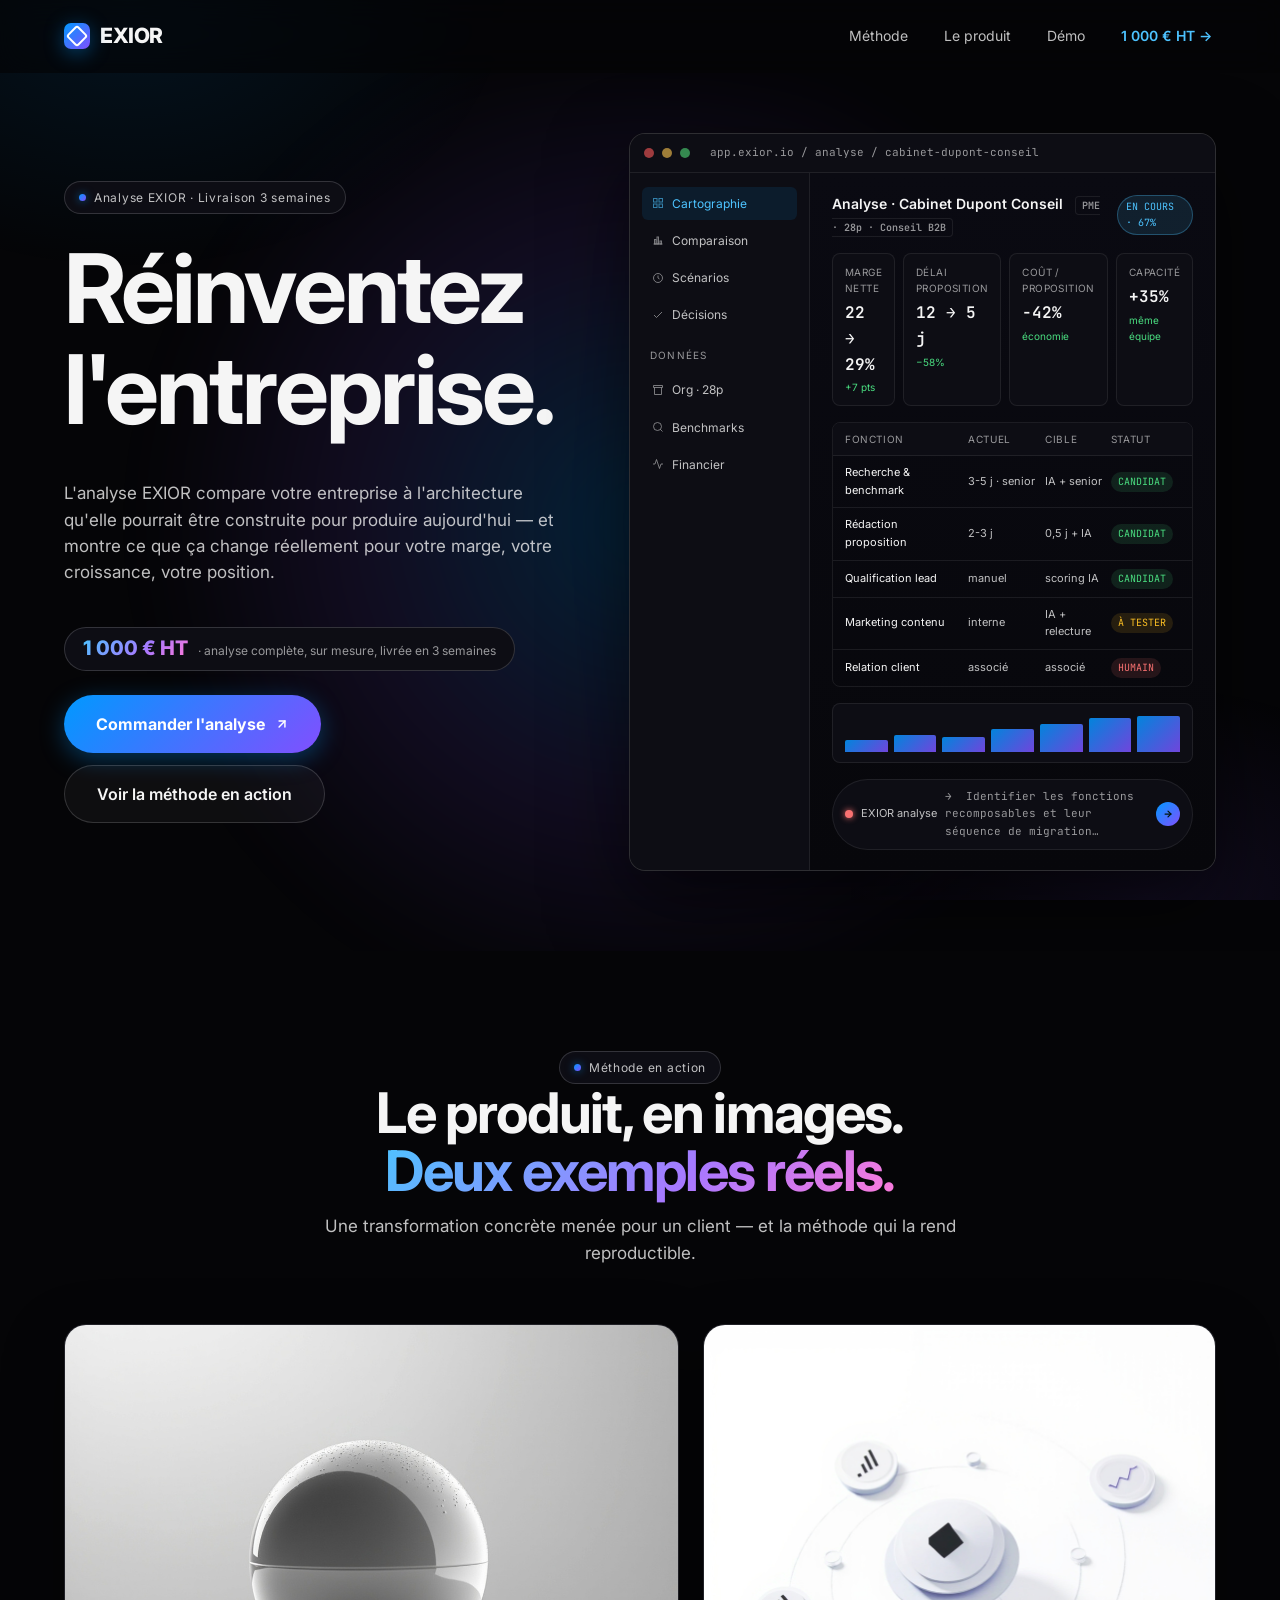
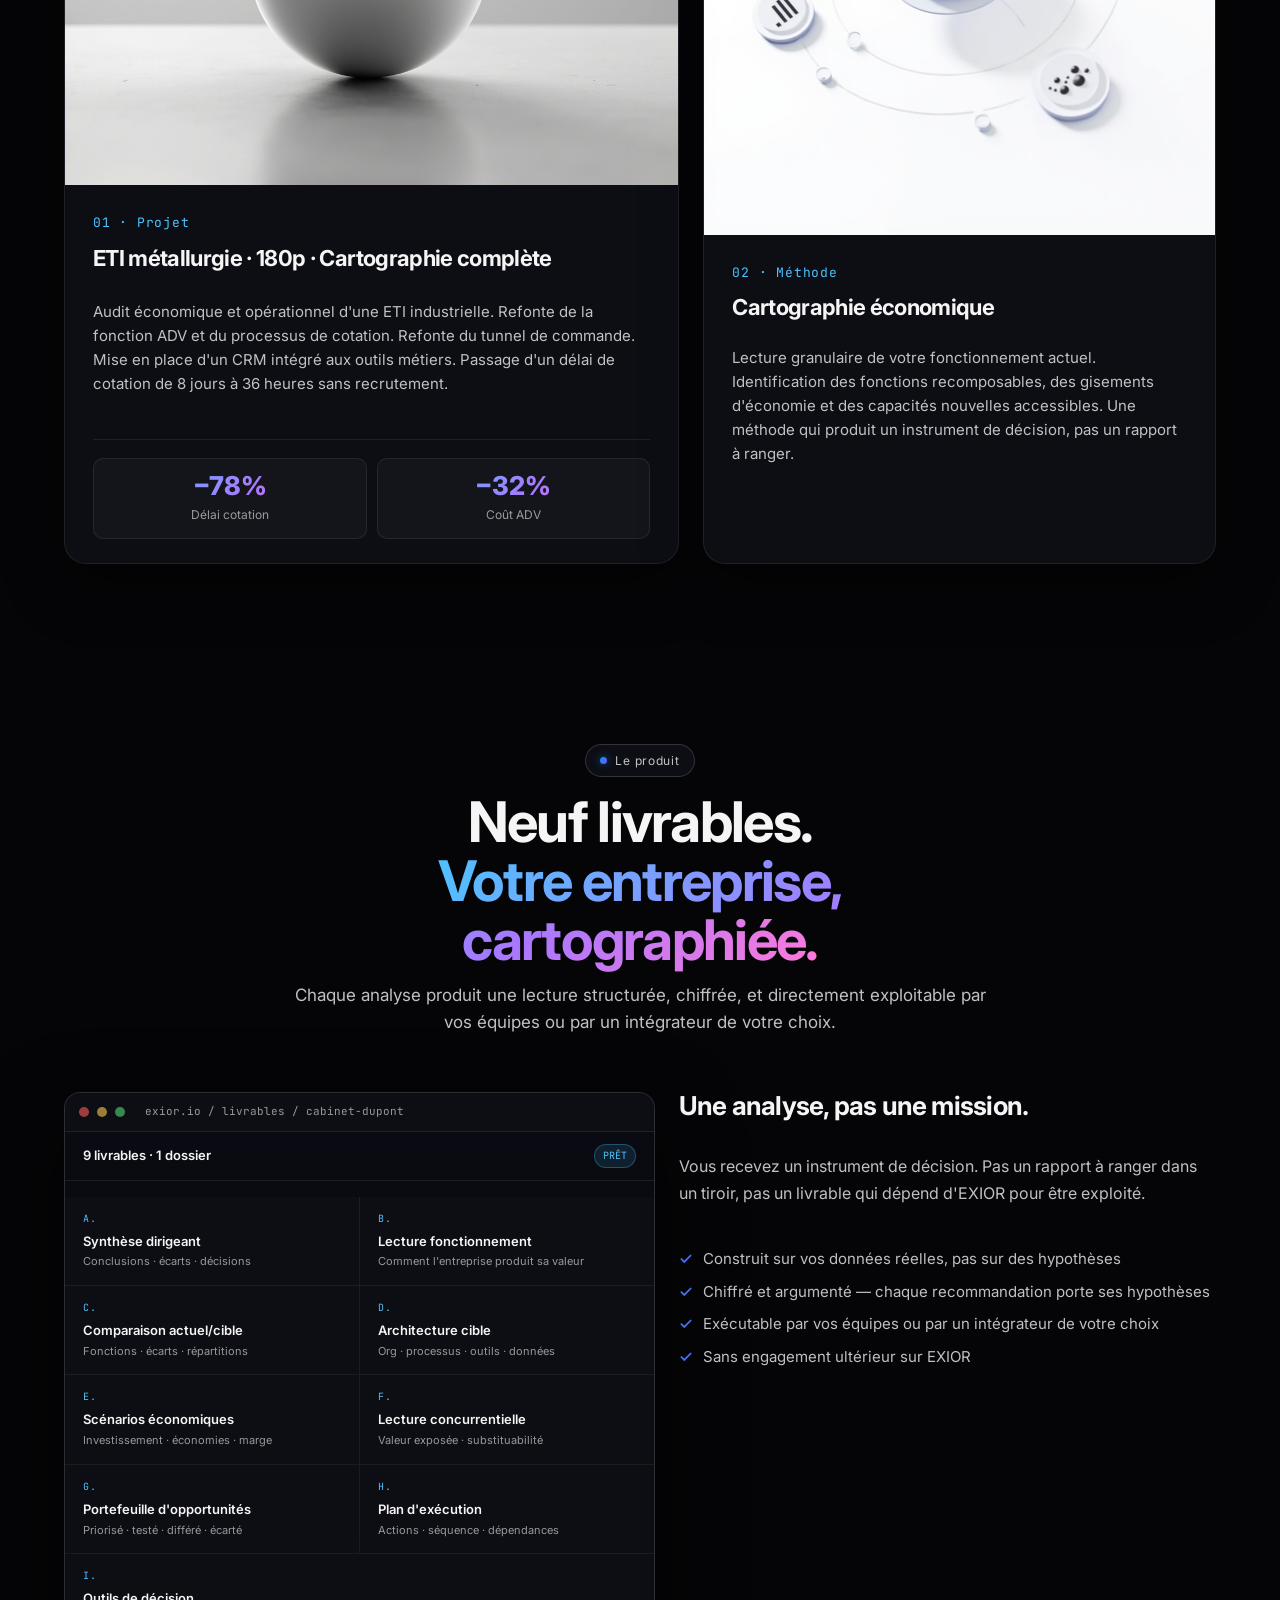
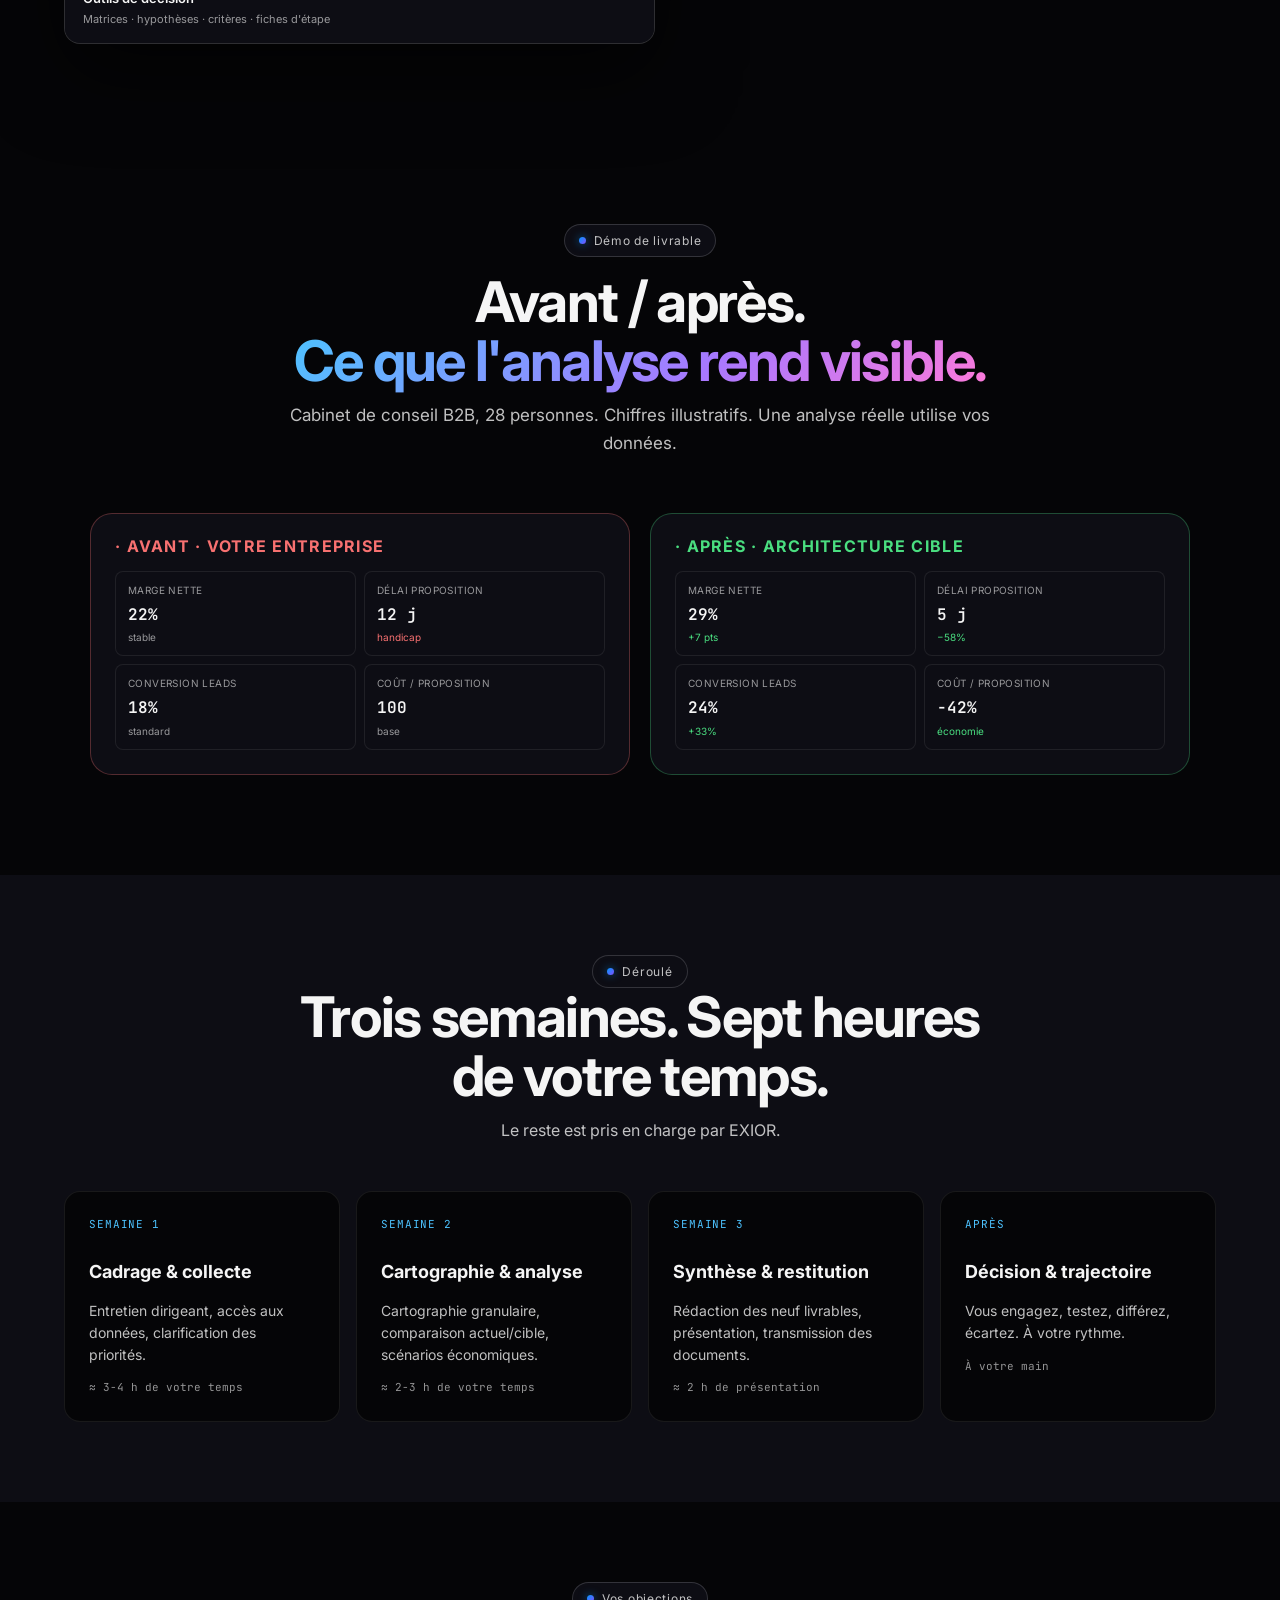
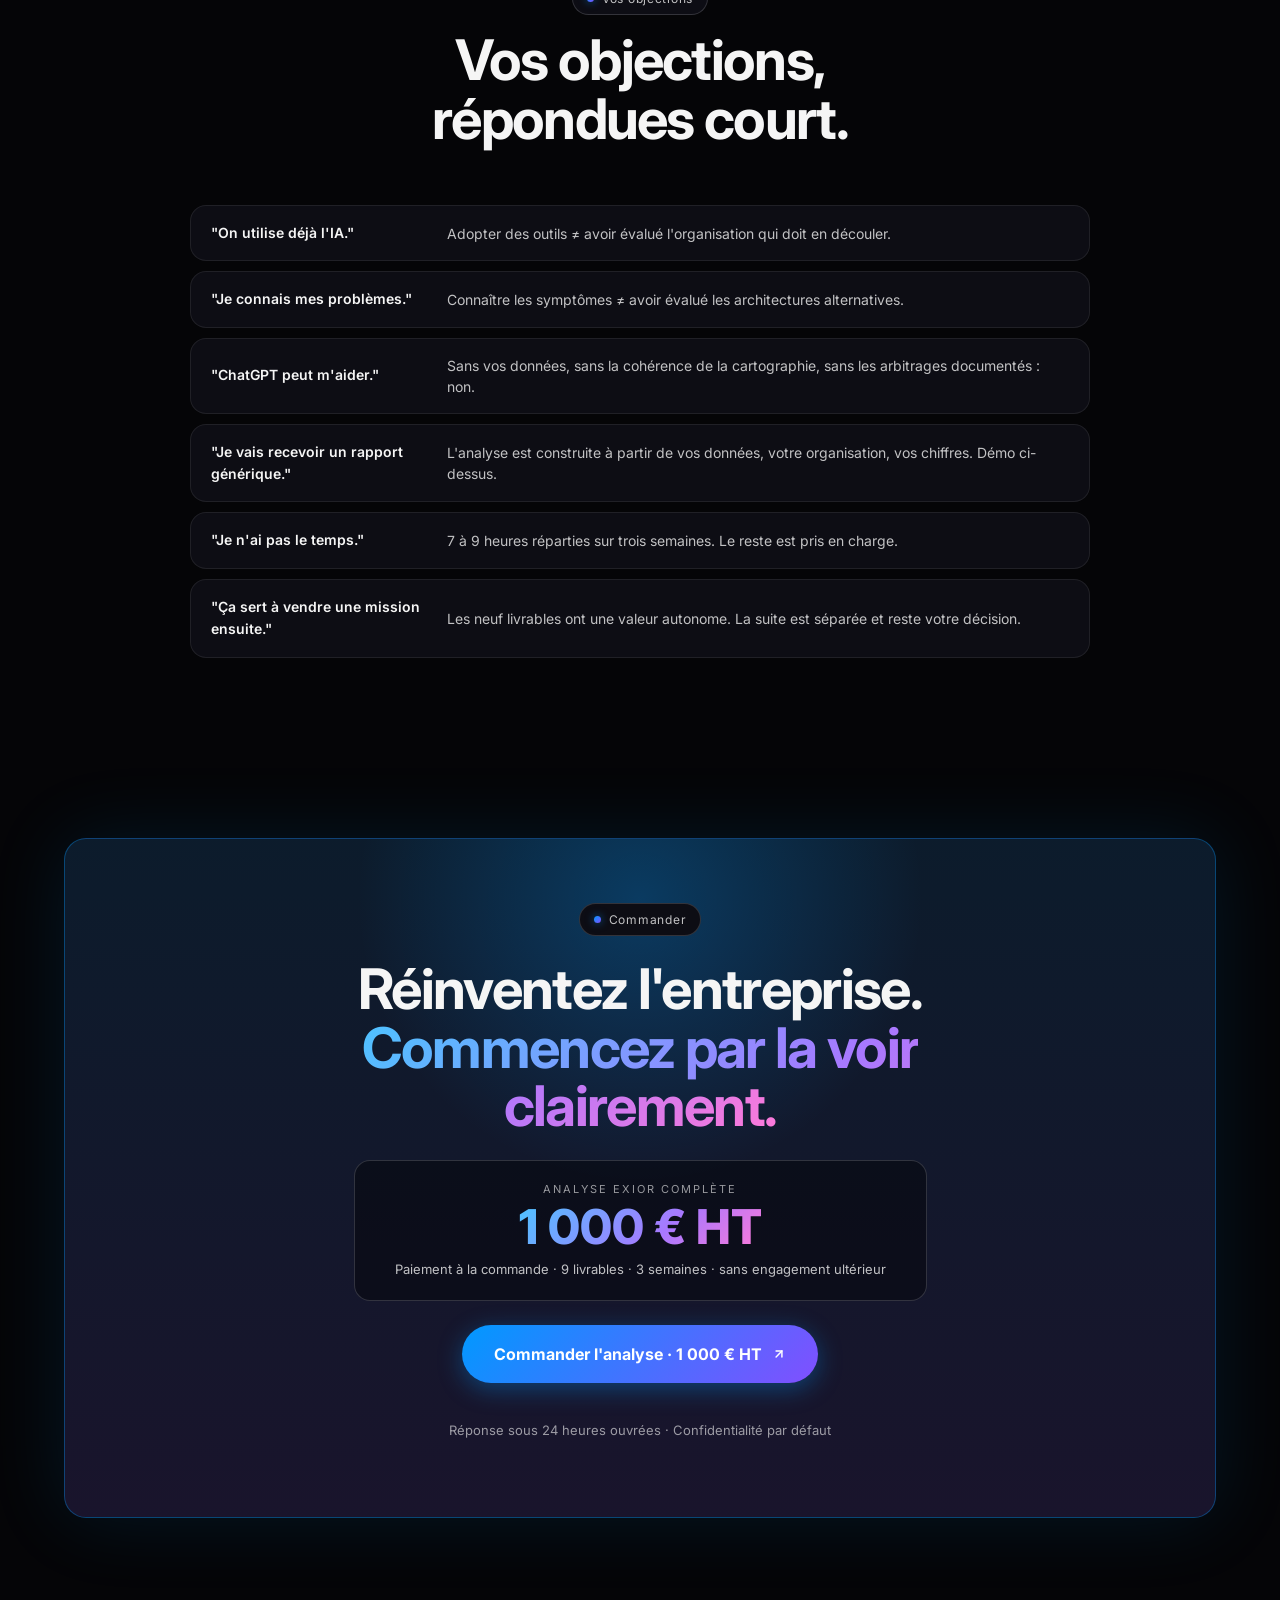
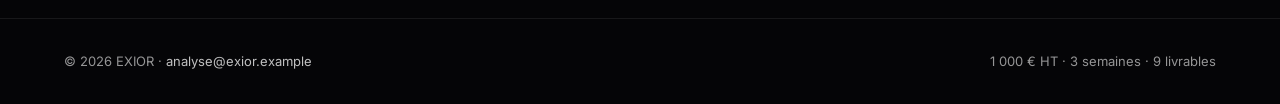
==== commit 9bf6fff4: "EXIOR sales: real Orbai-style component images - generated 2 images with image_generate (2K, high qu" ====
--- a/exior-sales/index.html
+++ b/exior-sales/index.html
@@ -55,7 +55,6 @@
       radial-gradient(40% 40% at 90% 100%, rgba(129,79,255,0.10) 0%, transparent 60%);
   }
 
-  /* NAV */
   .nav { position: sticky; top: 0; z-index: 50; backdrop-filter: blur(16px) saturate(140%); -webkit-backdrop-filter: blur(16px) saturate(140%); background: rgba(5, 5, 7, 0.7); border-bottom: 1px solid transparent; }
   .nav.scrolled { border-color: var(--line); }
   .nav-inner { display: flex; align-items: center; justify-content: space-between; min-height: 72px; }
@@ -67,7 +66,6 @@
   .nav-links a:hover { color: var(--fg); }
   @media (max-width: 760px) { .nav-links { display: none; } }
 
-  /* BUTTONS */
   .btn { display: inline-flex; align-items: center; justify-content: center; gap: 10px; min-height: 50px; padding: 14px 26px; border-radius: var(--r-pill); font-weight: 600; font-size: 15px; line-height: 1; transition: transform 0.3s var(--ease-soft), background 0.3s var(--ease-soft), box-shadow 0.3s var(--ease-soft); white-space: nowrap; }
   .btn:active { transform: translateY(1px) scale(0.98); }
   .btn-primary { background: var(--grad); color: #fff; font-weight: 700; box-shadow: 0 6px 24px rgba(0,153,255,0.35); }
@@ -76,7 +74,6 @@
   .btn-ghost:hover { background: rgba(255,255,255,0.08); border-color: var(--line-3); transform: translateY(-2px); }
   .btn-lg { padding: 18px 32px; font-size: 16px; min-height: 58px; }
 
-  /* SECTION BASE */
   section { padding: 100px 0; position: relative; }
   @media (max-width: 760px) { section { padding: 72px 0; } }
   h1, h2, h3 { font-family: var(--font-display); font-weight: 700; letter-spacing: -0.03em; line-height: 1.05; margin: 0; }
@@ -100,28 +97,17 @@
   .price-pill .lbl { font-size: 12px; color: var(--muted); }
   .hero-cta { display: flex; gap: 12px; flex-wrap: wrap; }
 
-  /* ==== MOCKUP — exior analyzing dashboard ==== */
-  .mockup-window {
-    background: #07070b;
-    border: 1px solid var(--line-2);
-    border-radius: var(--r-md);
-    overflow: hidden;
-    box-shadow: 0 30px 80px rgba(0,0,0,0.6), 0 0 0 1px rgba(255,255,255,0.04) inset;
-    font-size: 13px;
-  }
+  /* HERO MOCKUP (kept) */
+  .mockup-window { background: #07070b; border: 1px solid var(--line-2); border-radius: var(--r-md); overflow: hidden; box-shadow: 0 30px 80px rgba(0,0,0,0.6), 0 0 0 1px rgba(255,255,255,0.04) inset; font-size: 13px; }
   .mockup-titlebar { display: flex; align-items: center; gap: 8px; padding: 10px 14px; background: var(--surface); border-bottom: 1px solid var(--line); }
   .mockup-dot { width: 10px; height: 10px; border-radius: 50%; background: var(--line-2); }
-  .mockup-dot.r { background: rgba(255,90,90,0.6); }
-  .mockup-dot.y { background: rgba(255,200,80,0.6); }
-  .mockup-dot.g { background: rgba(80,220,120,0.6); }
+  .mockup-dot.r { background: rgba(255,90,90,0.6); } .mockup-dot.y { background: rgba(255,200,80,0.6); } .mockup-dot.g { background: rgba(80,220,120,0.6); }
   .mockup-url { margin-left: 12px; font-family: var(--font-mono); font-size: 11px; color: var(--muted); }
   .mockup-body { display: grid; grid-template-columns: 180px 1fr; min-height: 380px; }
   .mockup-side { background: var(--surface); border-right: 1px solid var(--line); padding: 14px 12px; display: flex; flex-direction: column; gap: 4px; }
-  .mockup-side .group { font-size: 10px; letter-spacing: 0.12em; text-transform: uppercase; color: var(--muted); margin: 12px 8px 6px; }
   .mockup-side .item { display: flex; align-items: center; gap: 8px; padding: 7px 10px; border-radius: 6px; font-size: 12px; color: var(--muted-2); }
   .mockup-side .item.active { background: rgba(0,153,255,0.10); color: var(--accent-1); }
   .mockup-side .item .ico { width: 12px; height: 12px; opacity: 0.6; }
-  .mockup-side .item.active .ico { opacity: 1; }
   .mockup-main { padding: 20px 22px; display: flex; flex-direction: column; gap: 16px; background: linear-gradient(180deg, #0a0a12 0%, #07070b 100%); }
   .mockup-head { display: flex; align-items: center; justify-content: space-between; gap: 12px; }
   .mockup-h1 { font-size: 14px; font-weight: 600; }
@@ -132,8 +118,7 @@
   .mockup-kpi .k { font-size: 10px; color: var(--muted); text-transform: uppercase; letter-spacing: 0.04em; margin-bottom: 4px; }
   .mockup-kpi .v { font-family: var(--font-mono); font-size: 16px; font-weight: 600; }
   .mockup-kpi .d { font-size: 10px; margin-top: 2px; }
-  .mockup-kpi .d.up { color: #4ade80; }
-  .mockup-kpi .d.down { color: #f87171; }
+  .mockup-kpi .d.up { color: #4ade80; } .mockup-kpi .d.down { color: #f87171; }
   .mockup-table { border: 1px solid var(--line); border-radius: 8px; overflow: hidden; }
   .mockup-table .row { display: grid; grid-template-columns: 1fr 0.6fr 0.5fr 0.6fr; gap: 8px; padding: 8px 12px; font-size: 11px; align-items: center; border-bottom: 1px solid var(--line); }
   .mockup-table .row:last-child { border-bottom: 0; }
@@ -150,7 +135,65 @@
   .mockup-foot .prompt { flex: 1; font-family: var(--font-mono); font-size: 11px; }
   .mockup-foot .send { width: 24px; height: 24px; border-radius: 50%; background: var(--grad); display: grid; place-items: center; }
 
-  /* ==== SECTION: proof ==== */
+  /* ==== METHOD: REAL ORBAI-STYLE COMPONENTS ==== */
+  .method { padding: 100px 0; }
+  .method-head { text-align: center; max-width: 720px; margin: 0 auto 56px; }
+  .method-head p { color: var(--muted-2); font-size: 17px; margin-top: 12px; }
+  .method-grid { display: grid; grid-template-columns: 1.2fr 1fr; gap: 24px; align-items: stretch; }
+  @media (max-width: 980px) { .method-grid { grid-template-columns: 1fr; } }
+
+  /* Project card (Orbai style — dark theme) */
+  .project-card {
+    background: var(--surface);
+    border: 1px solid var(--line);
+    border-radius: var(--r-lg);
+    overflow: hidden;
+    display: flex;
+    flex-direction: column;
+    transition: transform 0.5s var(--ease-out), border-color 0.3s var(--ease-soft), box-shadow 0.5s var(--ease-out);
+    box-shadow: 0 20px 60px rgba(0,0,0,0.4);
+  }
+  .project-card:hover { transform: translateY(-4px); border-color: var(--line-2); box-shadow: 0 30px 80px rgba(0,0,0,0.5); }
+  .project-img {
+    aspect-ratio: 4 / 3;
+    background: #ededed;
+    overflow: hidden;
+    position: relative;
+  }
+  .project-img img { width: 100%; height: 100%; object-fit: cover; }
+  .project-body { padding: 28px 28px 24px; display: flex; flex-direction: column; gap: 12px; }
+  .project-num { font-family: var(--font-mono); font-size: 13px; color: var(--accent-1); letter-spacing: 0.06em; }
+  .project-card h3 { font-size: 22px; line-height: 1.25; }
+  .project-card p { color: var(--muted-2); font-size: 15px; line-height: 1.6; }
+  .project-metrics { display: grid; grid-template-columns: 1fr 1fr; gap: 10px; margin-top: 16px; padding-top: 18px; border-top: 1px solid var(--line); }
+  .metric { background: rgba(255,255,255,0.03); border: 1px solid var(--line); border-radius: 10px; padding: 14px 16px; text-align: center; }
+  .metric-val { font-family: var(--font-display); font-weight: 800; font-size: 26px; line-height: 1; background: var(--grad-text); -webkit-background-clip: text; background-clip: text; -webkit-text-fill-color: transparent; }
+  .metric-lbl { font-size: 12px; color: var(--muted); margin-top: 6px; }
+
+  /* Service card (Orbai style — dark theme) */
+  .service-card {
+    background: var(--surface);
+    border: 1px solid var(--line);
+    border-radius: var(--r-lg);
+    overflow: hidden;
+    display: flex;
+    flex-direction: column;
+    transition: transform 0.5s var(--ease-out), border-color 0.3s var(--ease-soft), box-shadow 0.5s var(--ease-out);
+    box-shadow: 0 20px 60px rgba(0,0,0,0.4);
+  }
+  .service-card:hover { transform: translateY(-4px); border-color: var(--line-2); box-shadow: 0 30px 80px rgba(0,0,0,0.5); }
+  .service-img {
+    aspect-ratio: 1 / 1;
+    background: #ffffff;
+    overflow: hidden;
+    position: relative;
+  }
+  .service-img img { width: 100%; height: 100%; object-fit: cover; }
+  .service-body { padding: 28px; display: flex; flex-direction: column; gap: 12px; }
+  .service-card h3 { font-size: 22px; }
+  .service-card p { color: var(--muted-2); font-size: 15px; line-height: 1.6; }
+
+  /* ==== PROOF (deliverables mockup) ==== */
   .proof { padding: 80px 0; }
   .proof-head { text-align: center; max-width: 700px; margin: 0 auto 56px; }
   .proof-head h2 { margin-top: 16px; }
@@ -164,18 +207,7 @@
   .proof-text li { display: flex; gap: 10px; font-size: 15px; color: var(--muted-2); line-height: 1.5; }
   .proof-text li::before { content: ""; width: 14px; height: 14px; flex: none; margin-top: 4px; background: var(--grad); -webkit-mask: url("data:image/svg+xml;utf8,<svg xmlns='http://www.w3.org/2000/svg' viewBox='0 0 24 24'><polyline points='20 6 9 17 4 12' fill='none' stroke='black' stroke-width='3' stroke-linecap='round'/></svg>") center/contain no-repeat; mask: url("data:image/svg+xml;utf8,<svg xmlns='http://www.w3.org/2000/svg' viewBox='0 0 24 24'><polyline points='20 6 9 17 4 12' fill='none' stroke='black' stroke-width='3' stroke-linecap='round'/></svg>") center/contain no-repeat; }
 
-  /* ==== SECTION: deliverables (3 mockups) ==== */
-  .deliverables { padding: 80px 0; background: var(--surface); }
-  .deliverables-head { text-align: center; max-width: 700px; margin: 0 auto 56px; }
-  .deliverables-head p { color: var(--muted-2); font-size: 17px; margin-top: 12px; }
-  .deliv-grid { display: grid; grid-template-columns: repeat(3, 1fr); gap: 20px; }
-  @media (max-width: 980px) { .deliv-grid { grid-template-columns: 1fr; } }
-  .deliv { background: var(--bg); border: 1px solid var(--line); border-radius: var(--r-md); padding: 16px; display: flex; flex-direction: column; gap: 12px; }
-  .deliv-cap { font-family: var(--font-mono); font-size: 11px; letter-spacing: 0.06em; color: var(--accent-1); text-transform: uppercase; }
-  .deliv h3 { font-size: 17px; }
-  .deliv p { color: var(--muted-2); font-size: 14px; line-height: 1.55; }
-
-  /* ==== SECTION: before/after ==== */
+  /* ==== BEFORE / AFTER ==== */
   .before-after { padding: 100px 0; }
   .ba-grid { display: grid; grid-template-columns: 1fr 1fr; gap: 20px; max-width: 1100px; margin: 0 auto; }
   @media (max-width: 860px) { .ba-grid { grid-template-columns: 1fr; } }
@@ -187,23 +219,23 @@
   .ba-side.after h3 { color: #4ade80; }
   .ba-mockup { font-size: 12px; }
 
-  /* ==== SECTION: process ==== */
+  /* ==== PROCESS ==== */
   .process { padding: 80px 0; background: var(--surface); }
   .process-head { text-align: center; max-width: 700px; margin: 0 auto 48px; }
   .process-head p { color: var(--muted-2); font-size: 16px; margin-top: 12px; }
   .process-grid { display: grid; grid-template-columns: repeat(4, 1fr); gap: 16px; }
   @media (max-width: 860px) { .process-grid { grid-template-columns: repeat(2, 1fr); } }
   @media (max-width: 480px) { .process-grid { grid-template-columns: 1fr; } }
-  .step { background: var(--bg); border: 1px solid var(--line); border-radius: var(--r-md); padding: 24px; position: relative; }
+  .step { background: var(--bg); border: 1px solid var(--line); border-radius: var(--r-md); padding: 24px; }
   .step-num { font-family: var(--font-mono); font-size: 11px; color: var(--accent-1); letter-spacing: 0.08em; margin-bottom: 8px; }
   .step h4 { font-family: var(--font-display); font-weight: 700; font-size: 18px; margin-bottom: 8px; }
   .step p { font-size: 14px; color: var(--muted-2); line-height: 1.55; }
   .step .time { margin-top: 12px; font-family: var(--font-mono); font-size: 11px; color: var(--muted); }
 
-  /* ==== SECTION: objections (compact) ==== */
+  /* ==== OBJECTIONS ==== */
   .objections { padding: 80px 0; }
   .obj-list { display: flex; flex-direction: column; gap: 10px; max-width: 900px; margin: 0 auto; }
-  .obj { background: var(--surface); border: 1px solid var(--line); border-radius: var(--r-md); padding: 16px 20px; display: grid; grid-template-columns: 200px 1fr; gap: 16px; align-items: center; }
+  .obj { background: var(--surface); border: 1px solid var(--line); border-radius: var(--r-md); padding: 16px 20px; display: grid; grid-template-columns: 220px 1fr; gap: 16px; align-items: center; }
   @media (max-width: 700px) { .obj { grid-template-columns: 1fr; gap: 8px; } }
   .obj-q { font-family: var(--font-display); font-weight: 600; font-size: 14px; color: var(--fg); }
   .obj-a { color: var(--muted-2); font-size: 14px; line-height: 1.5; }
@@ -219,11 +251,9 @@
   .cta .price-big .amt { font-family: var(--font-display); font-weight: 800; font-size: 48px; line-height: 1; background: var(--grad-text); -webkit-background-clip: text; background-clip: text; -webkit-text-fill-color: transparent; }
   .cta .price-big .note { font-size: 13px; color: var(--muted-2); margin-top: 4px; }
 
-  /* ==== FOOTER (minimal) ==== */
   footer { border-top: 1px solid var(--line); padding: 32px 0; }
   .foot { display: flex; justify-content: space-between; align-items: center; flex-wrap: wrap; gap: 16px; color: var(--muted); font-size: 13px; }
 
-  /* REVEAL */
   .reveal { opacity: 0; transform: translateY(16px); transition: opacity 0.9s var(--ease-out), transform 0.9s var(--ease-out); }
   .reveal.in { opacity: 1; transform: none; }
   .reveal[data-delay="0.1"] { transition-delay: 0.1s; }
@@ -243,8 +273,8 @@
   <div class="container nav-inner">
     <a href="#" class="logo"><span class="mark"></span> EXIOR</a>
     <div class="nav-links">
+      <a href="#methode">Méthode</a>
       <a href="#preuve">Le produit</a>
-      <a href="#livrable">Livrables</a>
       <a href="#demo">Démo</a>
       <a href="#commander" style="color: var(--accent-1); font-weight: 600;">1 000 € HT →</a>
     </div>
@@ -256,7 +286,6 @@
 <!-- ====================== HERO ====================== -->
 <header class="hero">
   <div class="container hero-inner">
-
     <div class="hero-left">
       <span class="eyebrow reveal"><span class="pulse"></span> Analyse EXIOR · Livraison 3 semaines</span>
       <h1 class="reveal" data-delay="0.1">Réinventez<br/>l'entreprise.</h1>
@@ -270,17 +299,14 @@
           Commander l'analyse
           <svg width="14" height="14" viewBox="0 0 24 24" fill="none" stroke="currentColor" stroke-width="2.5" stroke-linecap="round"><line x1="7" y1="17" x2="17" y2="7"/><polyline points="7 7 17 7 17 17"/></svg>
         </a>
-        <a href="#demo" class="btn btn-ghost btn-lg">Voir une analyse réelle</a>
-      </div>
-    </div>
-
-    <!-- LIVE MOCKUP: exior analyzing -->
+        <a href="#methode" class="btn btn-ghost btn-lg">Voir la méthode en action</a>
+      </div>
+    </div>
+
     <div class="reveal" data-delay="0.2">
-      <div class="mockup-window" role="img" aria-label="Capture d'écran de l'interface EXIOR en cours d'analyse">
+      <div class="mockup-window" role="img" aria-label="Interface EXIOR en cours d'analyse">
         <div class="mockup-titlebar">
-          <span class="mockup-dot r"></span>
-          <span class="mockup-dot y"></span>
-          <span class="mockup-dot g"></span>
+          <span class="mockup-dot r"></span><span class="mockup-dot y"></span><span class="mockup-dot g"></span>
           <span class="mockup-url">app.exior.io / analyse / cabinet-dupont-conseil</span>
         </div>
         <div class="mockup-body">
@@ -289,47 +315,36 @@
             <div class="item"><svg class="ico" viewBox="0 0 24 24" fill="none" stroke="currentColor" stroke-width="2"><line x1="3" y1="20" x2="21" y2="20"/><rect x="5" y="11" width="3" height="9"/><rect x="10" y="6" width="3" height="14"/><rect x="16" y="14" width="3" height="6"/></svg> Comparaison</div>
             <div class="item"><svg class="ico" viewBox="0 0 24 24" fill="none" stroke="currentColor" stroke-width="2"><circle cx="12" cy="12" r="9"/><polyline points="12 7 12 12 15 14"/></svg> Scénarios</div>
             <div class="item"><svg class="ico" viewBox="0 0 24 24" fill="none" stroke="currentColor" stroke-width="2"><polyline points="20 6 9 17 4 12"/></svg> Décisions</div>
-            <div class="group">Données</div>
+            <div style="font-size:10px;letter-spacing:0.12em;text-transform:uppercase;color:var(--muted);margin:12px 8px 6px;">Données</div>
             <div class="item"><svg class="ico" viewBox="0 0 24 24" fill="none" stroke="currentColor" stroke-width="2"><path d="M3 3h18v4H3z"/><path d="M5 7v14h14V7"/></svg> Org · 28p</div>
             <div class="item"><svg class="ico" viewBox="0 0 24 24" fill="none" stroke="currentColor" stroke-width="2"><circle cx="11" cy="11" r="8"/><line x1="21" y1="21" x2="16.65" y2="16.65"/></svg> Benchmarks</div>
             <div class="item"><svg class="ico" viewBox="0 0 24 24" fill="none" stroke="currentColor" stroke-width="2"><path d="M22 12h-4l-3 9L9 3l-3 9H2"/></svg> Financier</div>
           </aside>
-
           <div class="mockup-main">
             <div class="mockup-head">
               <div class="mockup-h1">Analyse · Cabinet Dupont Conseil <span class="tag">PME · 28p · Conseil B2B</span></div>
               <div class="mockup-badge">EN COURS · 67%</div>
             </div>
-
             <div class="mockup-kpis">
               <div class="mockup-kpi"><div class="k">Marge nette</div><div class="v">22 → 29%</div><div class="d up">+7 pts</div></div>
               <div class="mockup-kpi"><div class="k">Délai proposition</div><div class="v">12 → 5 j</div><div class="d up">−58%</div></div>
               <div class="mockup-kpi"><div class="k">Coût / proposition</div><div class="v">−42%</div><div class="d up">économie</div></div>
               <div class="mockup-kpi"><div class="k">Capacité</div><div class="v">+35%</div><div class="d up">même équipe</div></div>
             </div>
-
             <div class="mockup-table">
               <div class="row head"><div>Fonction</div><div>Actuel</div><div>Cible</div><div>Statut</div></div>
-              <div class="row"><div>Recherche &amp; benchmark</div><div style="color: var(--muted-2);">3-5 j · senior</div><div style="color: var(--muted-2);">IA + senior</div><div><span class="pill ok">CANDIDAT</span></div></div>
-              <div class="row"><div>Rédaction proposition</div><div style="color: var(--muted-2);">2-3 j</div><div style="color: var(--muted-2);">0,5 j + IA</div><div><span class="pill ok">CANDIDAT</span></div></div>
-              <div class="row"><div>Qualification lead</div><div style="color: var(--muted-2);">manuel</div><div style="color: var(--muted-2);">scoring IA</div><div><span class="pill ok">CANDIDAT</span></div></div>
-              <div class="row"><div>Marketing contenu</div><div style="color: var(--muted-2);">interne</div><div style="color: var(--muted-2);">IA + relecture</div><div><span class="pill warn">À TESTER</span></div></div>
-              <div class="row"><div>Relation client</div><div style="color: var(--muted-2);">associé</div><div style="color: var(--muted-2);">associé</div><div><span class="pill bad">HUMAIN</span></div></div>
-            </div>
-
+              <div class="row"><div>Recherche &amp; benchmark</div><div style="color:var(--muted-2);">3-5 j · senior</div><div style="color:var(--muted-2);">IA + senior</div><div><span class="pill ok">CANDIDAT</span></div></div>
+              <div class="row"><div>Rédaction proposition</div><div style="color:var(--muted-2);">2-3 j</div><div style="color:var(--muted-2);">0,5 j + IA</div><div><span class="pill ok">CANDIDAT</span></div></div>
+              <div class="row"><div>Qualification lead</div><div style="color:var(--muted-2);">manuel</div><div style="color:var(--muted-2);">scoring IA</div><div><span class="pill ok">CANDIDAT</span></div></div>
+              <div class="row"><div>Marketing contenu</div><div style="color:var(--muted-2);">interne</div><div style="color:var(--muted-2);">IA + relecture</div><div><span class="pill warn">À TESTER</span></div></div>
+              <div class="row"><div>Relation client</div><div style="color:var(--muted-2);">associé</div><div style="color:var(--muted-2);">associé</div><div><span class="pill bad">HUMAIN</span></div></div>
+            </div>
             <div class="mockup-chart" aria-hidden="true">
-              <div class="bar" style="height: 30%"></div>
-              <div class="bar" style="height: 45%"></div>
-              <div class="bar" style="height: 38%"></div>
-              <div class="bar" style="height: 60%"></div>
-              <div class="bar" style="height: 72%"></div>
-              <div class="bar" style="height: 88%"></div>
-              <div class="bar" style="height: 95%"></div>
-            </div>
-
+              <div class="bar" style="height:30%"></div><div class="bar" style="height:45%"></div><div class="bar" style="height:38%"></div><div class="bar" style="height:60%"></div><div class="bar" style="height:72%"></div><div class="bar" style="height:88%"></div><div class="bar" style="height:95%"></div>
+            </div>
             <div class="mockup-foot">
               <span class="rec"></span>
-              <span style="color: var(--muted-2);">EXIOR analyse</span>
+              <span style="color:var(--muted-2);">EXIOR analyse</span>
               <span class="prompt">→ &nbsp;Identifier les fonctions recomposables et leur séquence de migration…</span>
               <span class="send"><svg width="10" height="10" viewBox="0 0 24 24" fill="none" stroke="#00170b" stroke-width="3" stroke-linecap="round"><line x1="5" y1="12" x2="19" y2="12"/><polyline points="12 5 19 12 12 19"/></svg></span>
             </div>
@@ -337,11 +352,51 @@
         </div>
       </div>
     </div>
-
   </div>
 </header>
 
-<!-- ====================== PROOF / WHAT YOU GET ====================== -->
+<!-- ====================== METHOD: REAL ORBAI-STYLE COMPONENTS ====================== -->
+<section class="method" id="methode">
+  <div class="container">
+    <div class="method-head reveal">
+      <span class="eyebrow"><span class="pulse"></span> Méthode en action</span>
+      <h2>Le produit, en images.<br/><span class="grad-text">Deux exemples réels.</span></h2>
+      <p>Une transformation concrète menée pour un client — et la méthode qui la rend reproductible.</p>
+    </div>
+
+    <div class="method-grid">
+      <!-- Project card — Orbai style with real B/W photo -->
+      <article class="project-card reveal">
+        <div class="project-img">
+          <img src="./images/project-sphere.png" alt="Sphère métallique sur fond gris clair — illustration éditoriale d'une transformation d'entreprise" />
+        </div>
+        <div class="project-body">
+          <span class="project-num">01 · Projet</span>
+          <h3>ETI métallurgie · 180p · Cartographie complète</h3>
+          <p>Audit économique et opérationnel d'une ETI industrielle. Refonte de la fonction ADV et du processus de cotation. Refonte du tunnel de commande. Mise en place d'un CRM intégré aux outils métiers. Passage d'un délai de cotation de 8 jours à 36 heures sans recrutement.</p>
+          <div class="project-metrics">
+            <div class="metric"><div class="metric-val">−78%</div><div class="metric-lbl">Délai cotation</div></div>
+            <div class="metric"><div class="metric-val">−32%</div><div class="metric-lbl">Coût ADV</div></div>
+          </div>
+        </div>
+      </article>
+
+      <!-- Service card — Orbai style with real illustration -->
+      <article class="service-card reveal" data-delay="0.1">
+        <div class="service-img">
+          <img src="./images/service-illustration.png" alt="Illustration géométrique d'une cartographie économique — logo EXIOR entouré d'icônes data" />
+        </div>
+        <div class="service-body">
+          <span class="project-num">02 · Méthode</span>
+          <h3>Cartographie économique</h3>
+          <p>Lecture granulaire de votre fonctionnement actuel. Identification des fonctions recomposables, des gisements d'économie et des capacités nouvelles accessibles. Une méthode qui produit un instrument de décision, pas un rapport à ranger.</p>
+        </div>
+      </article>
+    </div>
+  </div>
+</section>
+
+<!-- ====================== PROOF / 9 LIVRABLES ====================== -->
 <section class="proof" id="preuve">
   <div class="container">
     <div class="proof-head reveal">
@@ -363,51 +418,15 @@
               <div class="mockup-badge">PRÊT</div>
             </div>
             <div style="display: grid; grid-template-columns: 1fr 1fr; gap: 1px; background: var(--line);">
-              <div style="background: var(--surface); padding: 14px 18px;">
-                <div style="font-family: var(--font-mono); font-size: 10px; color: var(--accent-1); letter-spacing: 0.06em;">A.</div>
-                <div style="font-size: 13px; font-weight: 600; margin: 4px 0 2px;">Synthèse dirigeant</div>
-                <div style="font-size: 11px; color: var(--muted);">Conclusions · écarts · décisions</div>
-              </div>
-              <div style="background: var(--surface); padding: 14px 18px;">
-                <div style="font-family: var(--font-mono); font-size: 10px; color: var(--accent-1); letter-spacing: 0.06em;">B.</div>
-                <div style="font-size: 13px; font-weight: 600; margin: 4px 0 2px;">Lecture fonctionnement</div>
-                <div style="font-size: 11px; color: var(--muted);">Comment l'entreprise produit sa valeur</div>
-              </div>
-              <div style="background: var(--surface); padding: 14px 18px;">
-                <div style="font-family: var(--font-mono); font-size: 10px; color: var(--accent-1); letter-spacing: 0.06em;">C.</div>
-                <div style="font-size: 13px; font-weight: 600; margin: 4px 0 2px;">Comparaison actuel/cible</div>
-                <div style="font-size: 11px; color: var(--muted);">Fonctions · écarts · répartitions</div>
-              </div>
-              <div style="background: var(--surface); padding: 14px 18px;">
-                <div style="font-family: var(--font-mono); font-size: 10px; color: var(--accent-1); letter-spacing: 0.06em;">D.</div>
-                <div style="font-size: 13px; font-weight: 600; margin: 4px 0 2px;">Architecture cible</div>
-                <div style="font-size: 11px; color: var(--muted);">Org · processus · outils · données</div>
-              </div>
-              <div style="background: var(--surface); padding: 14px 18px;">
-                <div style="font-family: var(--font-mono); font-size: 10px; color: var(--accent-1); letter-spacing: 0.06em;">E.</div>
-                <div style="font-size: 13px; font-weight: 600; margin: 4px 0 2px;">Scénarios économiques</div>
-                <div style="font-size: 11px; color: var(--muted);">Investissement · économies · marge</div>
-              </div>
-              <div style="background: var(--surface); padding: 14px 18px;">
-                <div style="font-family: var(--font-mono); font-size: 10px; color: var(--accent-1); letter-spacing: 0.06em;">F.</div>
-                <div style="font-size: 13px; font-weight: 600; margin: 4px 0 2px;">Lecture concurrentielle</div>
-                <div style="font-size: 11px; color: var(--muted);">Valeur exposée · substituabilité</div>
-              </div>
-              <div style="background: var(--surface); padding: 14px 18px;">
-                <div style="font-family: var(--font-mono); font-size: 10px; color: var(--accent-1); letter-spacing: 0.06em;">G.</div>
-                <div style="font-size: 13px; font-weight: 600; margin: 4px 0 2px;">Portefeuille d'opportunités</div>
-                <div style="font-size: 11px; color: var(--muted);">Priorisé · testé · différé · écarté</div>
-              </div>
-              <div style="background: var(--surface); padding: 14px 18px;">
-                <div style="font-family: var(--font-mono); font-size: 10px; color: var(--accent-1); letter-spacing: 0.06em;">H.</div>
-                <div style="font-size: 13px; font-weight: 600; margin: 4px 0 2px;">Plan d'exécution</div>
-                <div style="font-size: 11px; color: var(--muted);">Actions · séquence · dépendances</div>
-              </div>
-              <div style="background: var(--surface); padding: 14px 18px; grid-column: 1 / -1;">
-                <div style="font-family: var(--font-mono); font-size: 10px; color: var(--accent-1); letter-spacing: 0.06em;">I.</div>
-                <div style="font-size: 13px; font-weight: 600; margin: 4px 0 2px;">Outils de décision</div>
-                <div style="font-size: 11px; color: var(--muted);">Matrices · hypothèses · critères · fiches d'étape</div>
-              </div>
+              <div style="background: var(--surface); padding: 14px 18px;"><div style="font-family: var(--font-mono); font-size: 10px; color: var(--accent-1); letter-spacing: 0.06em;">A.</div><div style="font-size: 13px; font-weight: 600; margin: 4px 0 2px;">Synthèse dirigeant</div><div style="font-size: 11px; color: var(--muted);">Conclusions · écarts · décisions</div></div>
+              <div style="background: var(--surface); padding: 14px 18px;"><div style="font-family: var(--font-mono); font-size: 10px; color: var(--accent-1); letter-spacing: 0.06em;">B.</div><div style="font-size: 13px; font-weight: 600; margin: 4px 0 2px;">Lecture fonctionnement</div><div style="font-size: 11px; color: var(--muted);">Comment l'entreprise produit sa valeur</div></div>
+              <div style="background: var(--surface); padding: 14px 18px;"><div style="font-family: var(--font-mono); font-size: 10px; color: var(--accent-1); letter-spacing: 0.06em;">C.</div><div style="font-size: 13px; font-weight: 600; margin: 4px 0 2px;">Comparaison actuel/cible</div><div style="font-size: 11px; color: var(--muted);">Fonctions · écarts · répartitions</div></div>
+              <div style="background: var(--surface); padding: 14px 18px;"><div style="font-family: var(--font-mono); font-size: 10px; color: var(--accent-1); letter-spacing: 0.06em;">D.</div><div style="font-size: 13px; font-weight: 600; margin: 4px 0 2px;">Architecture cible</div><div style="font-size: 11px; color: var(--muted);">Org · processus · outils · données</div></div>
+              <div style="background: var(--surface); padding: 14px 18px;"><div style="font-family: var(--font-mono); font-size: 10px; color: var(--accent-1); letter-spacing: 0.06em;">E.</div><div style="font-size: 13px; font-weight: 600; margin: 4px 0 2px;">Scénarios économiques</div><div style="font-size: 11px; color: var(--muted);">Investissement · économies · marge</div></div>
+              <div style="background: var(--surface); padding: 14px 18px;"><div style="font-family: var(--font-mono); font-size: 10px; color: var(--accent-1); letter-spacing: 0.06em;">F.</div><div style="font-size: 13px; font-weight: 600; margin: 4px 0 2px;">Lecture concurrentielle</div><div style="font-size: 11px; color: var(--muted);">Valeur exposée · substituabilité</div></div>
+              <div style="background: var(--surface); padding: 14px 18px;"><div style="font-family: var(--font-mono); font-size: 10px; color: var(--accent-1); letter-spacing: 0.06em;">G.</div><div style="font-size: 13px; font-weight: 600; margin: 4px 0 2px;">Portefeuille d'opportunités</div><div style="font-size: 11px; color: var(--muted);">Priorisé · testé · différé · écarté</div></div>
+              <div style="background: var(--surface); padding: 14px 18px;"><div style="font-family: var(--font-mono); font-size: 10px; color: var(--accent-1); letter-spacing: 0.06em;">H.</div><div style="font-size: 13px; font-weight: 600; margin: 4px 0 2px;">Plan d'exécution</div><div style="font-size: 11px; color: var(--muted);">Actions · séquence · dépendances</div></div>
+              <div style="background: var(--surface); padding: 14px 18px; grid-column: 1 / -1;"><div style="font-family: var(--font-mono); font-size: 10px; color: var(--accent-1); letter-spacing: 0.06em;">I.</div><div style="font-size: 13px; font-weight: 600; margin: 4px 0 2px;">Outils de décision</div><div style="font-size: 11px; color: var(--muted);">Matrices · hypothèses · critères · fiches d'étape</div></div>
             </div>
           </div>
         </div>
@@ -437,7 +456,6 @@
     </div>
 
     <div class="ba-grid">
-      <!-- BEFORE -->
       <div class="ba-side before reveal">
         <h3>· Avant · Votre entreprise</h3>
         <div class="ba-mockup">
@@ -447,16 +465,8 @@
             <div class="mockup-kpi"><div class="k">Conversion leads</div><div class="v">18%</div><div class="d" style="color: var(--muted);">standard</div></div>
             <div class="mockup-kpi"><div class="k">Coût / proposition</div><div class="v">100</div><div class="d" style="color: var(--muted);">base</div></div>
           </div>
-          <div class="mockup-table" style="margin-top: 12px;">
-            <div class="row head"><div>Fonction</div><div>Coût</div><div>Statut</div></div>
-            <div class="row"><div>Recherche</div><div>3-5 j senior</div><div><span class="pill bad">Élevé</span></div></div>
-            <div class="row"><div>Rédaction</div><div>2-3 j</div><div><span class="pill warn">Moyen</span></div></div>
-            <div class="row"><div>Qualification</div><div>manuel</div><div><span class="pill warn">Lent</span></div></div>
-          </div>
-        </div>
-      </div>
-
-      <!-- AFTER -->
+        </div>
+      </div>
       <div class="ba-side after reveal" data-delay="0.1">
         <h3>· Après · Architecture cible</h3>
         <div class="ba-mockup">
@@ -466,19 +476,9 @@
             <div class="mockup-kpi"><div class="k">Conversion leads</div><div class="v">24%</div><div class="d up">+33%</div></div>
             <div class="mockup-kpi"><div class="k">Coût / proposition</div><div class="v">−42%</div><div class="d up">économie</div></div>
           </div>
-          <div class="mockup-table" style="margin-top: 12px;">
-            <div class="row head"><div>Fonction</div><div>Architecture</div><div>Statut</div></div>
-            <div class="row"><div>Recherche</div><div>IA + senior</div><div><span class="pill ok">Recomposé</span></div></div>
-            <div class="row"><div>Rédaction</div><div>0,5 j + IA</div><div><span class="pill ok">Recomposé</span></div></div>
-            <div class="row"><div>Qualification</div><div>scoring IA</div><div><span class="pill ok">Recomposé</span></div></div>
-          </div>
-        </div>
-      </div>
-    </div>
-
-    <p style="text-align: center; margin-top: 40px; color: var(--muted); font-size: 14px; max-width: 60ch; margin-left: auto; margin-right: auto;">
-      Chaque chiffre est issu de l'analyse. Chaque hypothèse est documentée. Chaque recommandation porte ses conditions d'engagement.
-    </p>
+        </div>
+      </div>
+    </div>
   </div>
 </section>
 
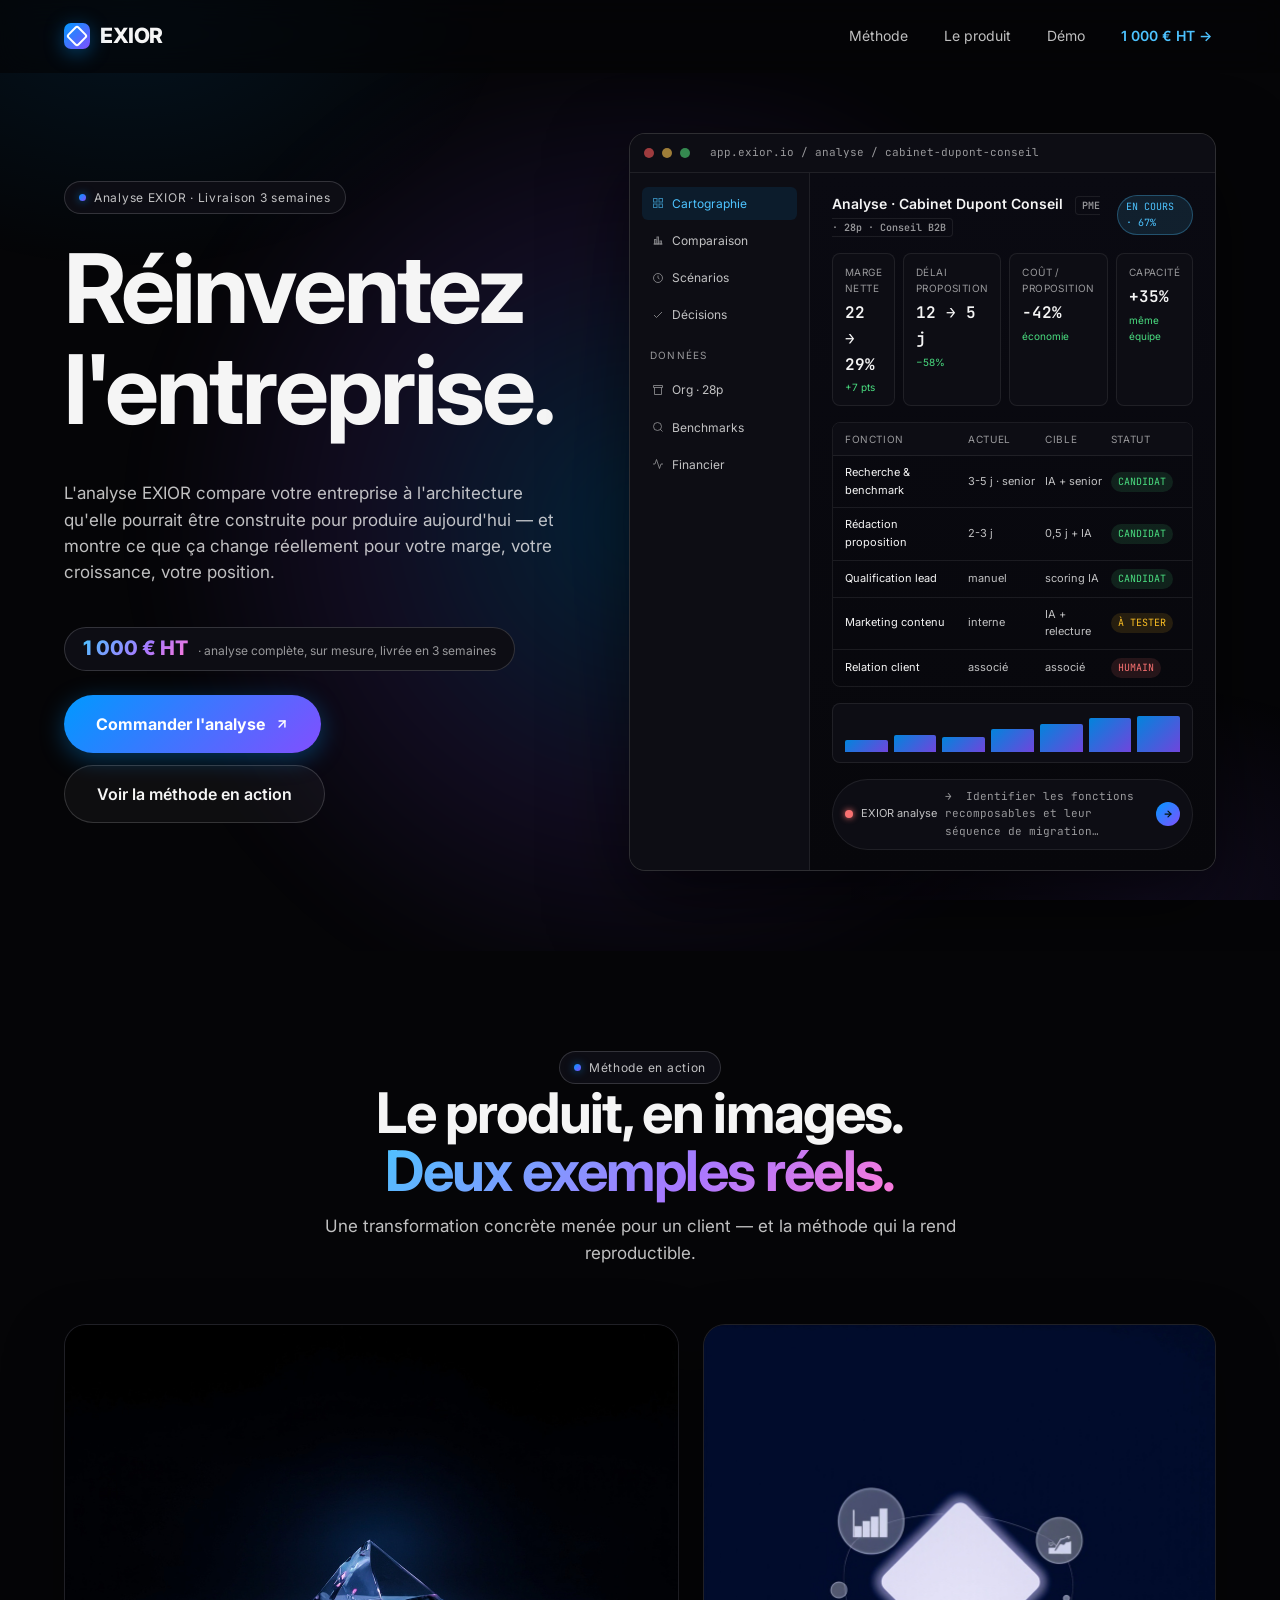
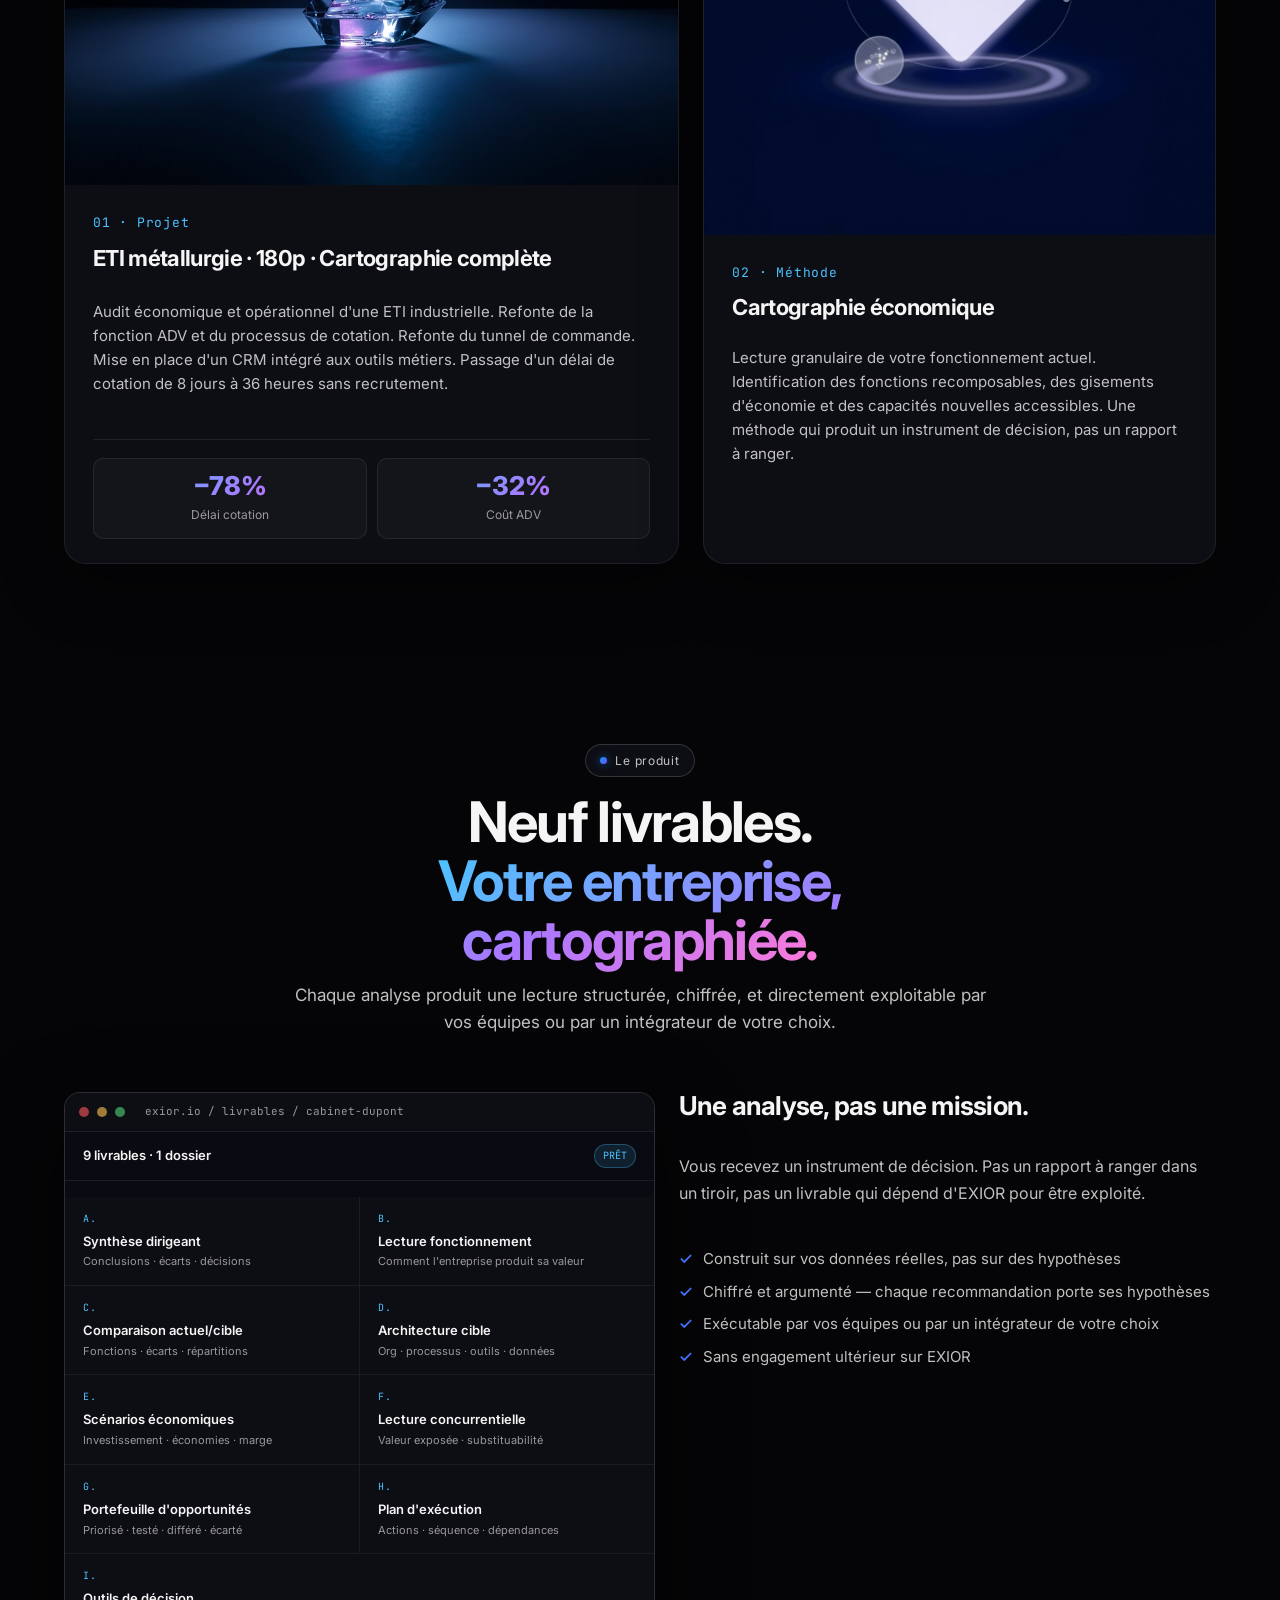
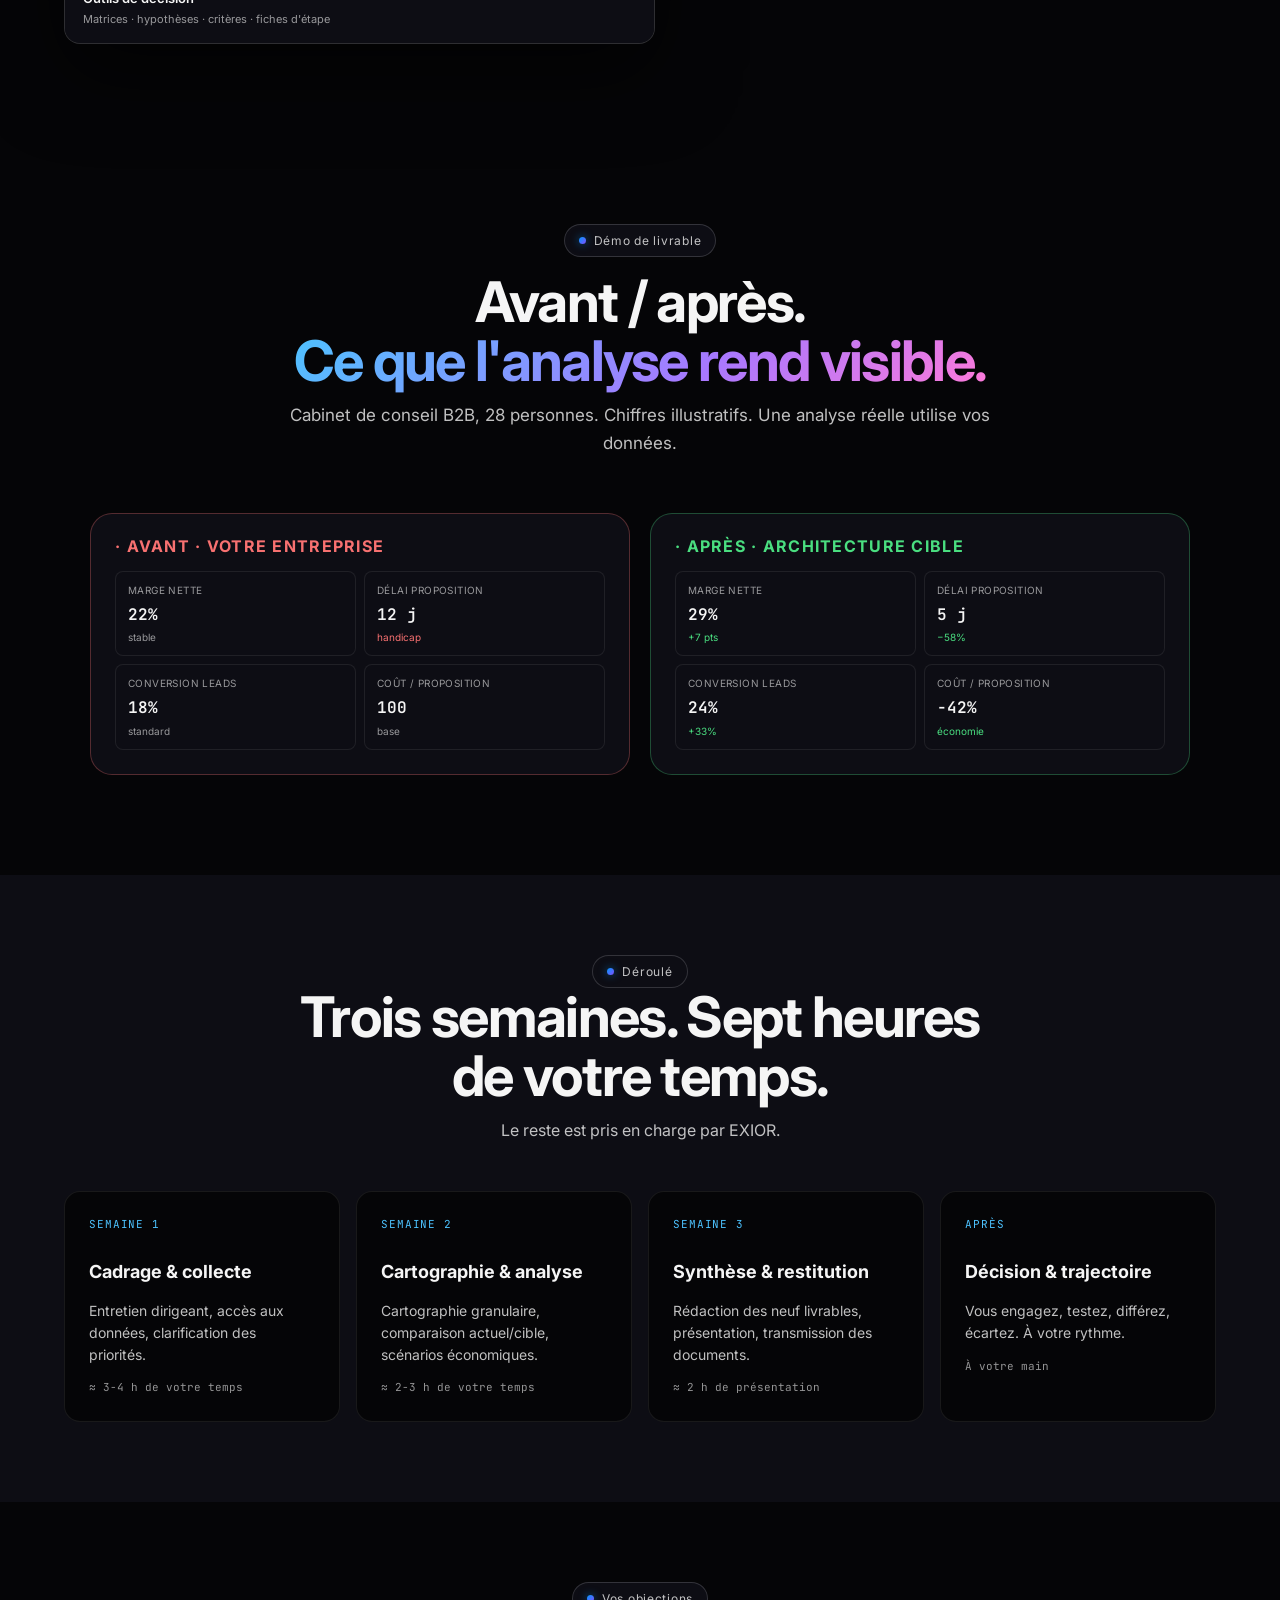
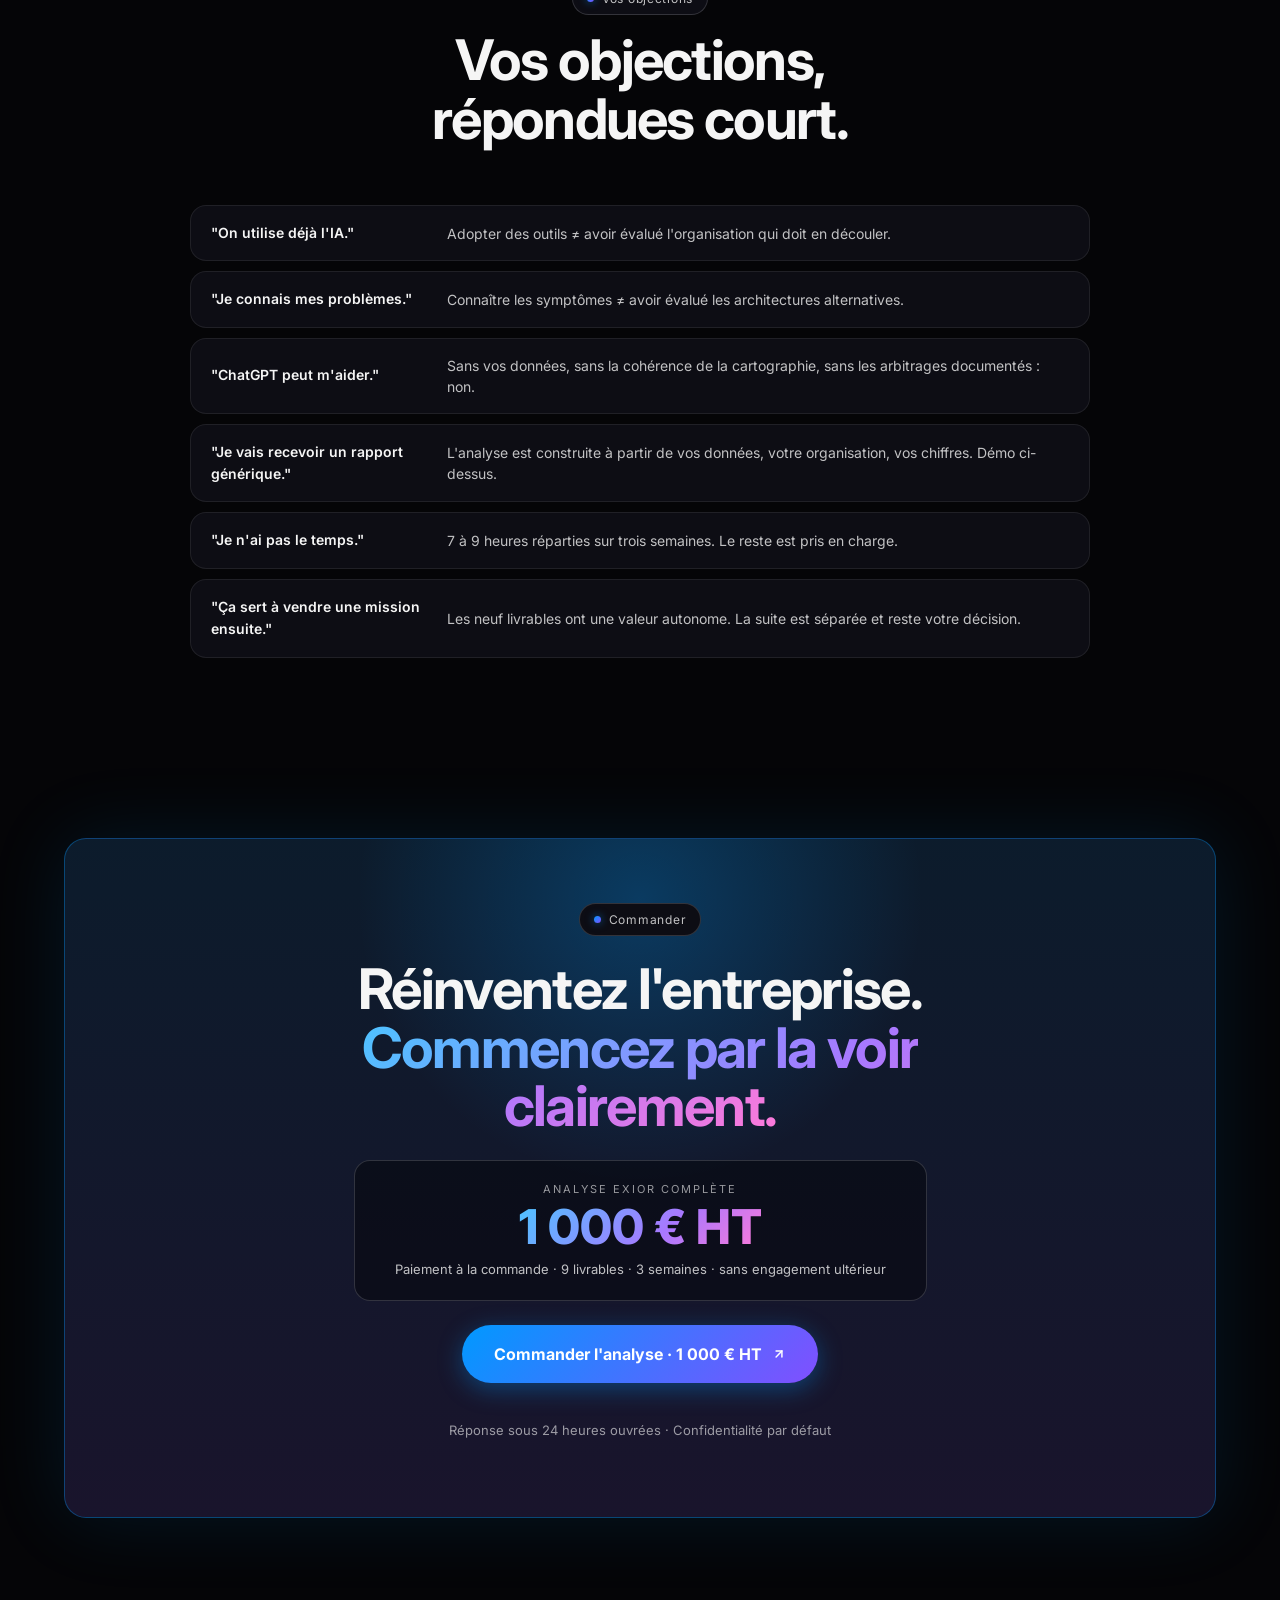
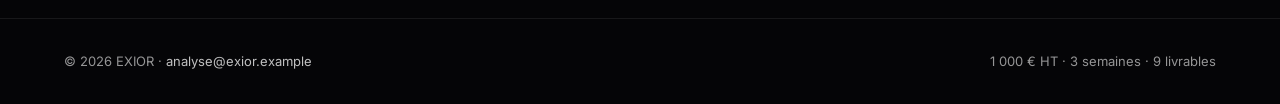
==== commit 4abb0c54: "EXIOR sales: dark-mode component images - replaced light/white background images with dark-mode adap" ====
--- a/exior-sales/index.html
+++ b/exior-sales/index.html
@@ -156,7 +156,7 @@
   .project-card:hover { transform: translateY(-4px); border-color: var(--line-2); box-shadow: 0 30px 80px rgba(0,0,0,0.5); }
   .project-img {
     aspect-ratio: 4 / 3;
-    background: #ededed;
+    background: var(--bg);
     overflow: hidden;
     position: relative;
   }
@@ -184,7 +184,7 @@
   .service-card:hover { transform: translateY(-4px); border-color: var(--line-2); box-shadow: 0 30px 80px rgba(0,0,0,0.5); }
   .service-img {
     aspect-ratio: 1 / 1;
-    background: #ffffff;
+    background: var(--bg);
     overflow: hidden;
     position: relative;
   }
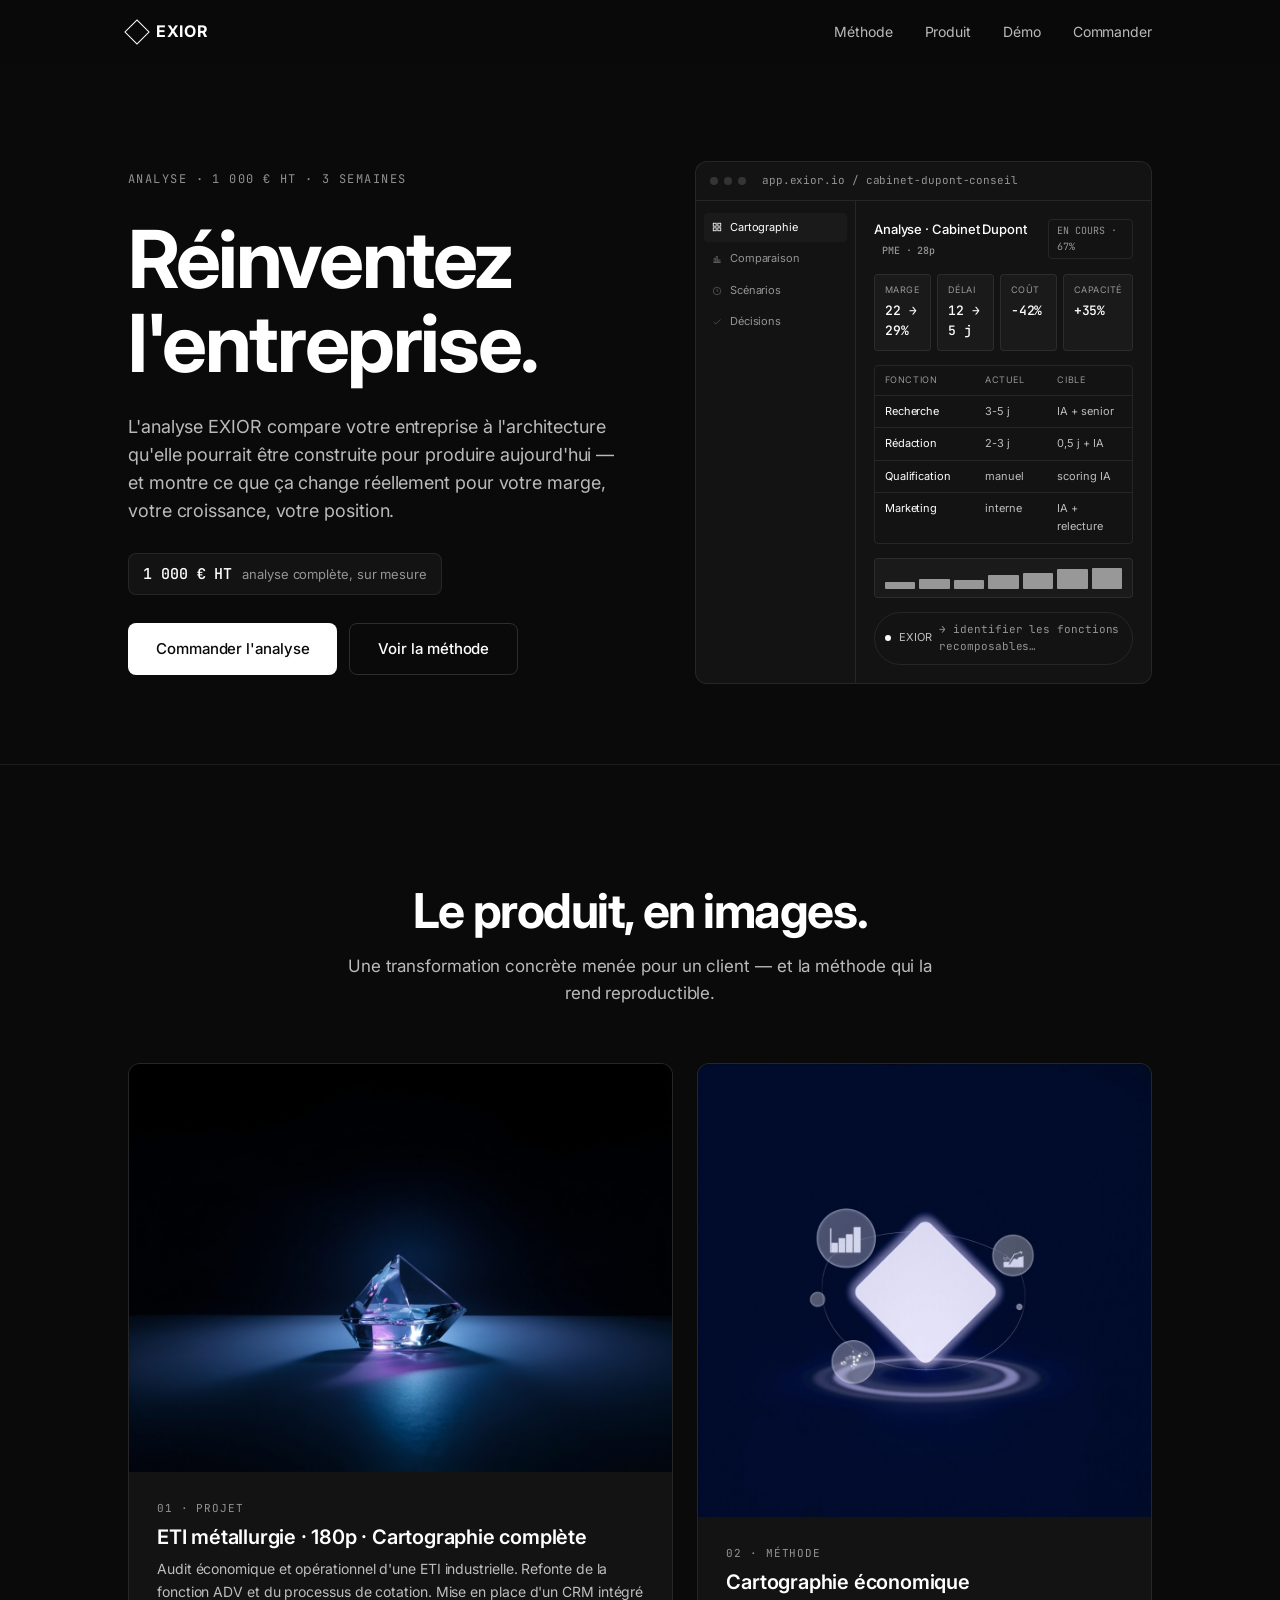
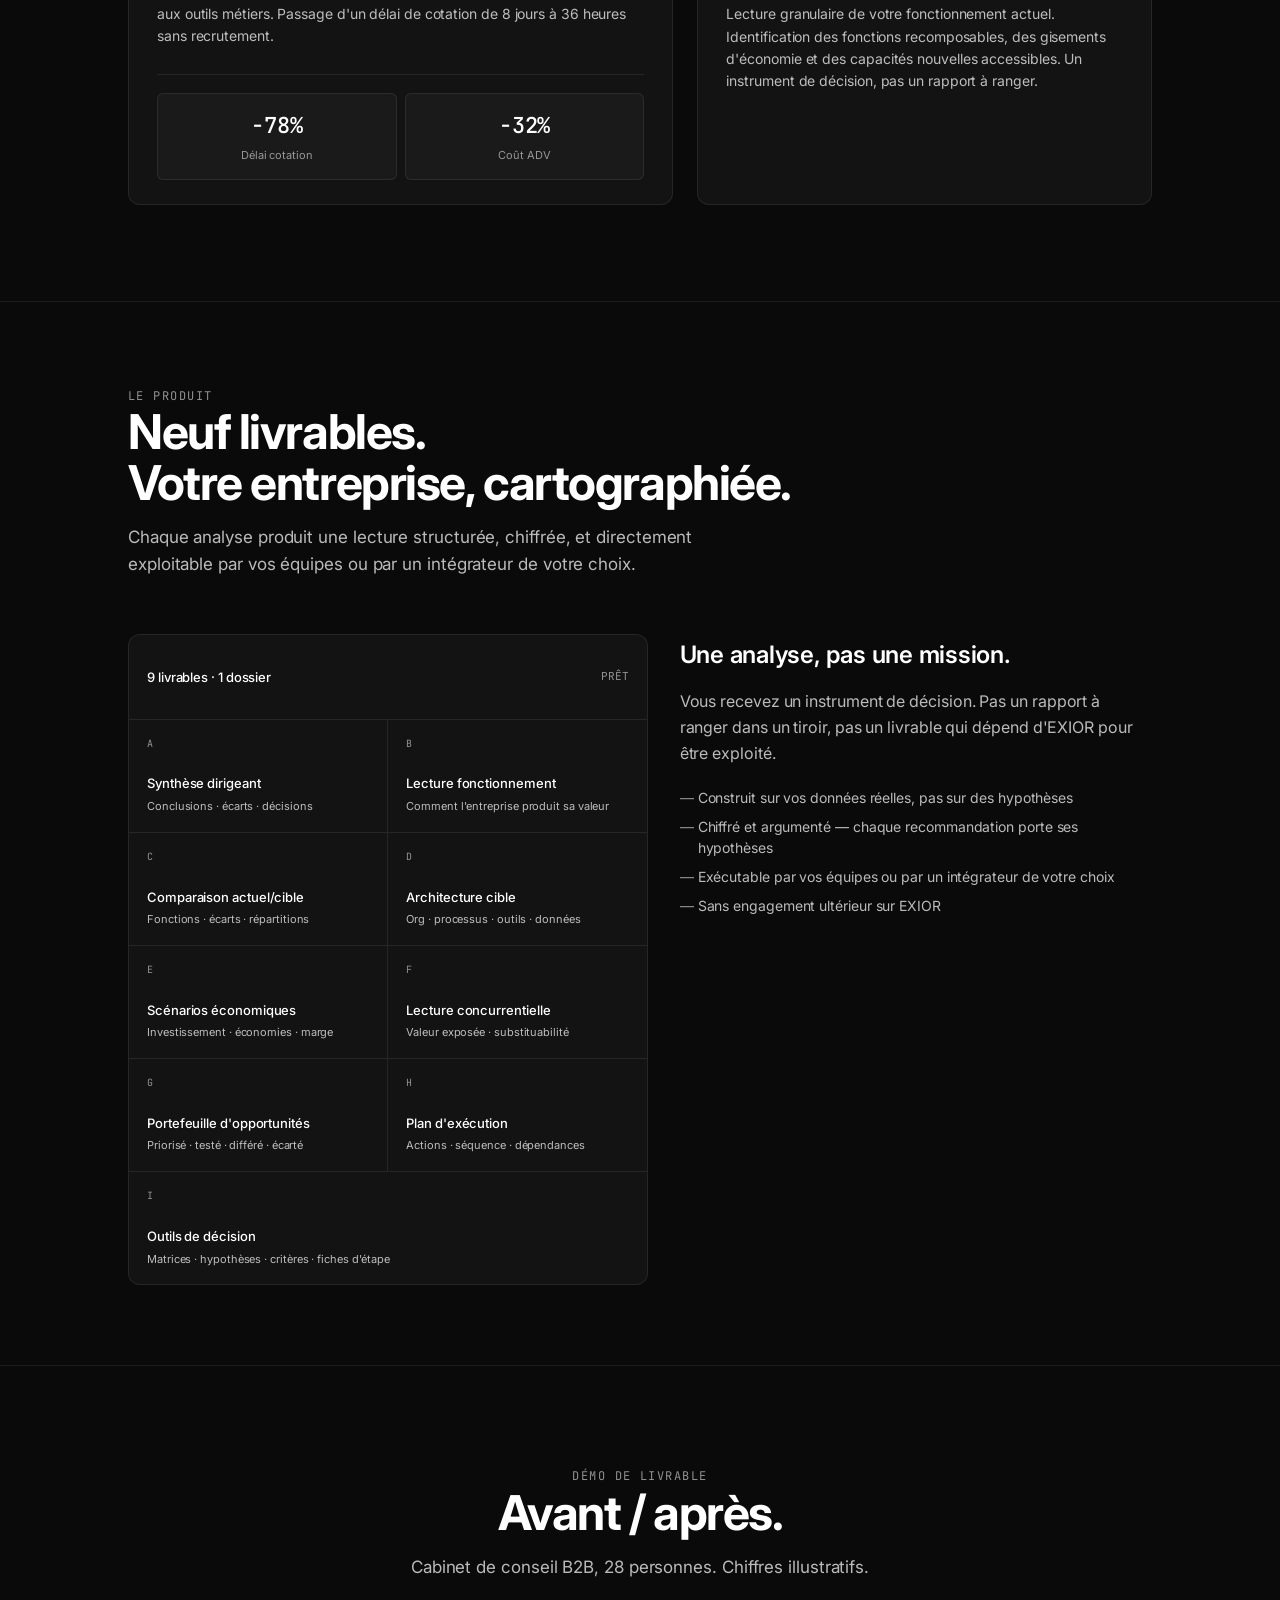
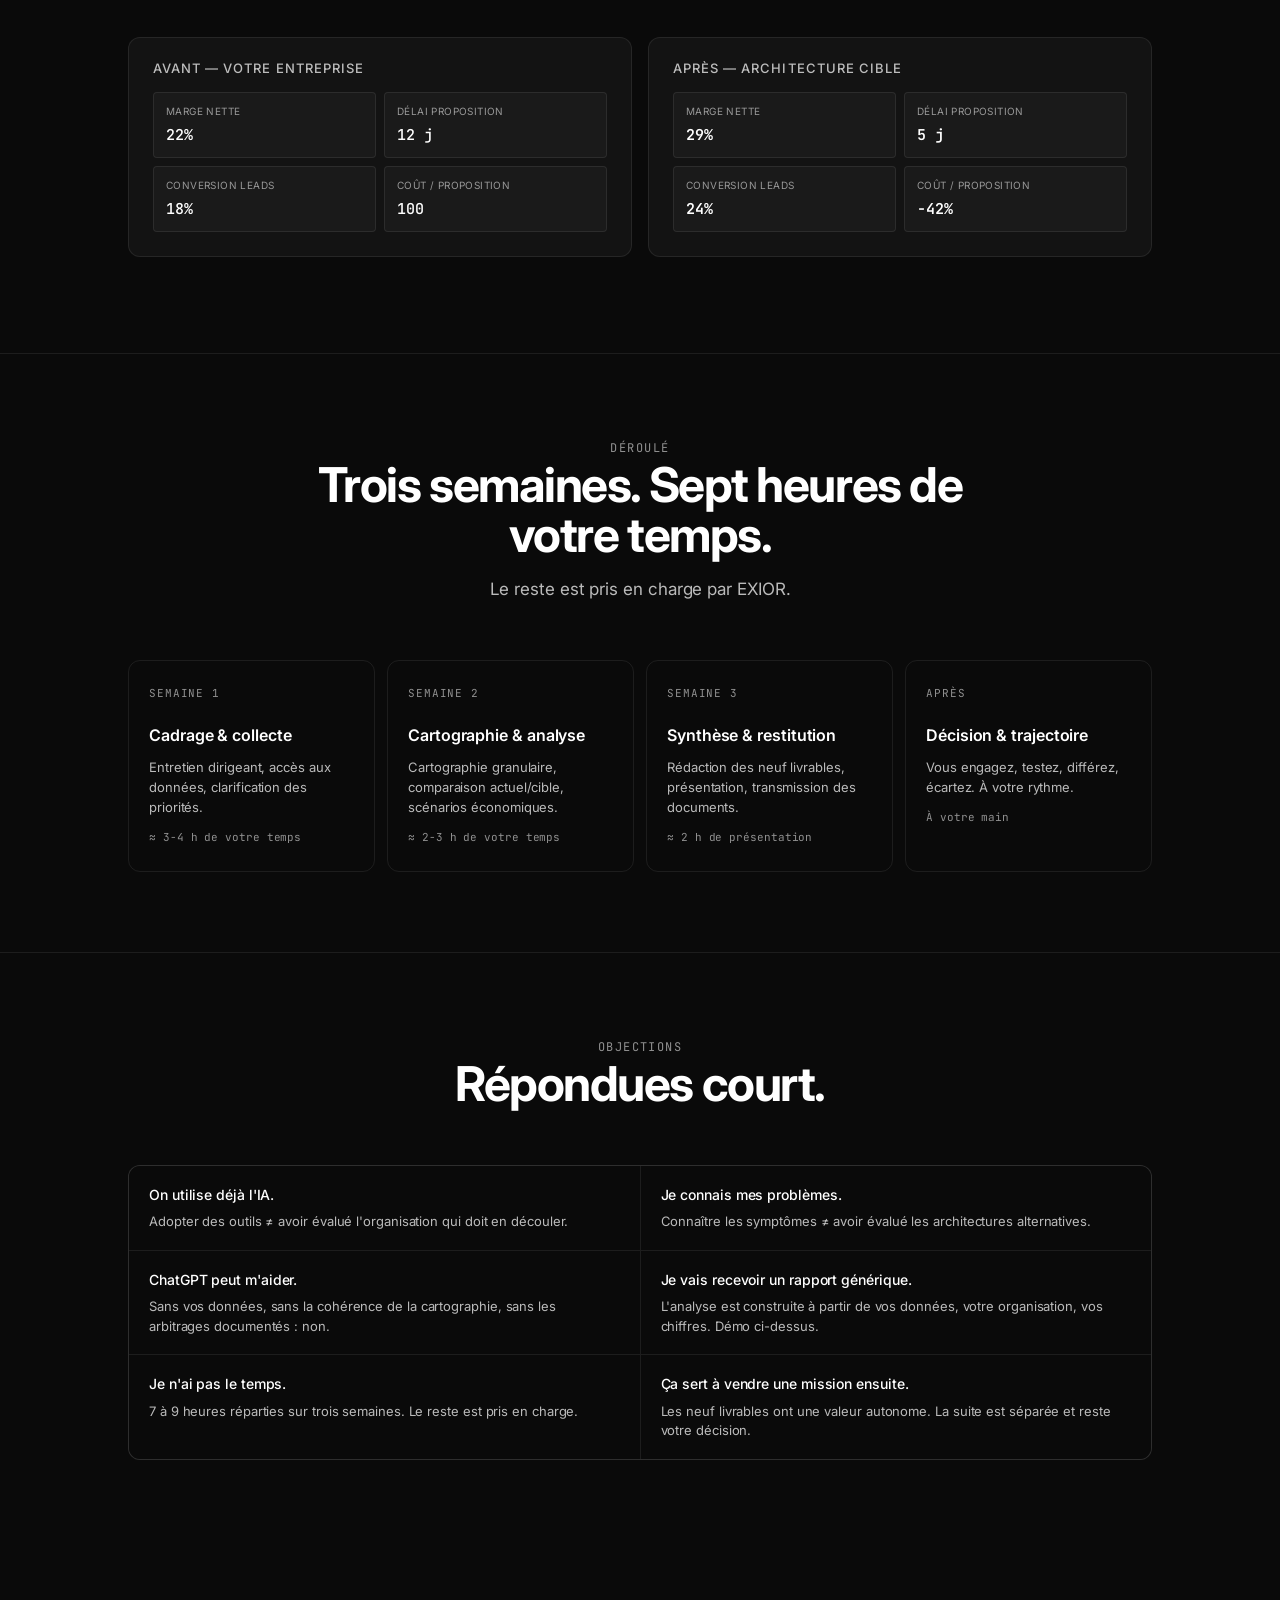
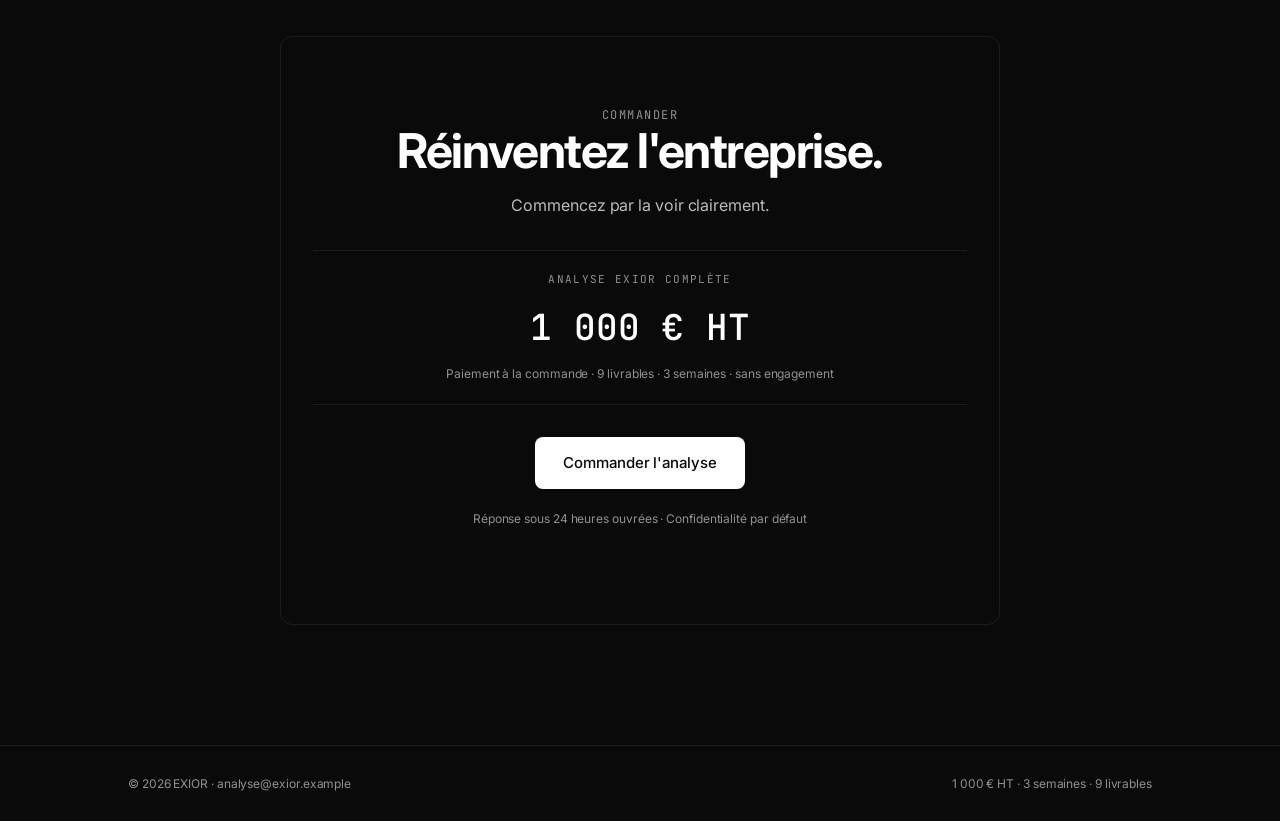
==== commit 92e1f231: "EXIOR sales: clean monochrome redesign (Stripe/Linear-style) - removed all gradients, glows, pulse d" ====
--- a/exior-sales/index.html
+++ b/exior-sales/index.html
@@ -8,257 +8,208 @@
 
 <link rel="preconnect" href="https://fonts.googleapis.com" />
 <link rel="preconnect" href="https://fonts.gstatic.com" crossorigin />
-<link href="https://fonts.googleapis.com/css2?family=Inter:wght@400;500;600;700;800&family=Satoshi:wght@500;600;700;800;900&family=JetBrains+Mono:wght@400;500;600&display=swap" rel="stylesheet" />
+<link href="https://fonts.googleapis.com/css2?family=Inter:wght@400;500;600;700;800&family=JetBrains+Mono:wght@400;500&display=swap" rel="stylesheet" />
 
 <style>
   :root {
-    --bg: #050507;
-    --surface: #0d0d14;
-    --surface-2: #14141e;
-    --surface-3: #1c1c28;
-    --fg: #f5f5f5;
-    --muted: rgba(245, 245, 245, 0.6);
-    --muted-2: rgba(245, 245, 245, 0.78);
-    --line: rgba(245, 245, 255, 0.08);
-    --line-2: rgba(245, 245, 255, 0.16);
-    --line-3: rgba(245, 245, 255, 0.24);
-    --accent-1: #4dc3ff;
-    --accent-2: #a878ff;
-    --grad: linear-gradient(135deg, #0099ff 0%, #814fff 100%);
-    --grad-text: linear-gradient(135deg, #4dc3ff 0%, #a878ff 60%, #ff7ad9 100%);
-    --r-sm: 10px; --r-md: 16px; --r-lg: 22px; --r-pill: 999px;
-    --maxw: 1200px;
-    --font-body: "Inter", "Inter Placeholder", sans-serif;
-    --font-display: "Satoshi", "Satoshi Placeholder", "Inter", sans-serif;
-    --font-mono: "JetBrains Mono", "JetBrains Mono Placeholder", monospace;
-    --ease-out: cubic-bezier(0.72, 0.21, 0.36, 1.01);
-    --ease-soft: cubic-bezier(0.67, 0.33, 0.23, 1.02);
-    --focus-ring: 0 0 0 3px rgba(77, 195, 255, 0.55);
+    --bg: #0a0a0a;
+    --surface: #131313;
+    --surface-2: #1a1a1a;
+    --line: rgba(255, 255, 255, 0.08);
+    --line-2: rgba(255, 255, 255, 0.14);
+    --fg: #ffffff;
+    --muted: rgba(255, 255, 255, 0.55);
+    --muted-2: rgba(255, 255, 255, 0.72);
+    --accent: #ffffff;
+
+    --r-sm: 8px; --r-md: 12px; --r-lg: 18px; --r-pill: 8px;
+
+    --maxw: 1080px;
+    --font-body: "Inter", "Inter Placeholder", system-ui, sans-serif;
+    --font-mono: "JetBrains Mono", monospace;
+    --focus-ring: 0 0 0 2px rgba(255, 255, 255, 0.4);
   }
 
   *, *::before, *::after { box-sizing: border-box; }
   html { scroll-behavior: smooth; }
   body {
     margin: 0; background: var(--bg); color: var(--fg);
-    font-family: var(--font-body); font-size: 17px; line-height: 1.6;
+    font-family: var(--font-body); font-size: 16px; line-height: 1.6;
+    font-weight: 400; letter-spacing: -0.005em;
     -webkit-font-smoothing: antialiased; text-rendering: optimizeLegibility;
     overflow-x: hidden;
   }
   img, svg { max-width: 100%; display: block; }
   a { color: inherit; text-decoration: none; }
   button { font: inherit; cursor: pointer; border: 0; background: none; color: inherit; }
-  .container { width: 100%; max-width: var(--maxw); margin: 0 auto; padding: 0 24px; }
-  body::before {
-    content: ""; position: fixed; inset: 0; pointer-events: none; z-index: -1;
-    background:
-      radial-gradient(50% 50% at 10% 0%, rgba(0,153,255,0.10) 0%, transparent 60%),
-      radial-gradient(40% 40% at 90% 100%, rgba(129,79,255,0.10) 0%, transparent 60%);
-  }
-
-  .nav { position: sticky; top: 0; z-index: 50; backdrop-filter: blur(16px) saturate(140%); -webkit-backdrop-filter: blur(16px) saturate(140%); background: rgba(5, 5, 7, 0.7); border-bottom: 1px solid transparent; }
+  .container { width: 100%; max-width: var(--maxw); margin: 0 auto; padding: 0 28px; }
+  :focus-visible { outline: 0; box-shadow: var(--focus-ring); border-radius: 4px; }
+
+  .nav { position: sticky; top: 0; z-index: 50; backdrop-filter: blur(12px); -webkit-backdrop-filter: blur(12px); background: rgba(10, 10, 10, 0.75); border-bottom: 1px solid transparent; }
   .nav.scrolled { border-color: var(--line); }
-  .nav-inner { display: flex; align-items: center; justify-content: space-between; min-height: 72px; }
-  .logo { display: inline-flex; align-items: center; gap: 10px; font-family: var(--font-display); font-weight: 800; font-size: 21px; letter-spacing: -0.02em; }
-  .logo .mark { width: 26px; height: 26px; border-radius: 7px; background: var(--grad); position: relative; box-shadow: 0 4px 20px rgba(0,153,255,0.4); }
-  .logo .mark::before { content: ""; position: absolute; inset: 5px; border: 2px solid #fff; border-radius: 3px; transform: rotate(45deg); }
-  .nav-links { display: flex; gap: 28px; font-size: 14px; color: var(--muted-2); }
-  .nav-links a { padding: 8px 4px; transition: color 0.2s; }
+  .nav-inner { display: flex; align-items: center; justify-content: space-between; min-height: 64px; }
+  .logo { display: inline-flex; align-items: center; gap: 10px; font-weight: 700; font-size: 16px; letter-spacing: 0.04em; text-transform: uppercase; }
+  .logo .mark { width: 18px; height: 18px; border: 1.5px solid var(--fg); transform: rotate(45deg); display: inline-block; }
+  .nav-links { display: flex; gap: 32px; font-size: 14px; color: var(--muted-2); }
+  .nav-links a { transition: color 0.2s; }
   .nav-links a:hover { color: var(--fg); }
   @media (max-width: 760px) { .nav-links { display: none; } }
 
-  .btn { display: inline-flex; align-items: center; justify-content: center; gap: 10px; min-height: 50px; padding: 14px 26px; border-radius: var(--r-pill); font-weight: 600; font-size: 15px; line-height: 1; transition: transform 0.3s var(--ease-soft), background 0.3s var(--ease-soft), box-shadow 0.3s var(--ease-soft); white-space: nowrap; }
-  .btn:active { transform: translateY(1px) scale(0.98); }
-  .btn-primary { background: var(--grad); color: #fff; font-weight: 700; box-shadow: 0 6px 24px rgba(0,153,255,0.35); }
-  .btn-primary:hover { transform: translateY(-2px); box-shadow: 0 12px 36px rgba(0,153,255,0.5); }
-  .btn-ghost { background: rgba(255,255,255,0.04); color: var(--fg); border: 1px solid var(--line-2); }
-  .btn-ghost:hover { background: rgba(255,255,255,0.08); border-color: var(--line-3); transform: translateY(-2px); }
-  .btn-lg { padding: 18px 32px; font-size: 16px; min-height: 58px; }
-
-  section { padding: 100px 0; position: relative; }
-  @media (max-width: 760px) { section { padding: 72px 0; } }
-  h1, h2, h3 { font-family: var(--font-display); font-weight: 700; letter-spacing: -0.03em; line-height: 1.05; margin: 0; }
-  h1 { font-size: clamp(48px, 8vw, 96px); }
-  h2 { font-size: clamp(32px, 4.4vw, 56px); }
-  h3 { font-size: 22px; }
-  .grad-text { background: var(--grad-text); -webkit-background-clip: text; background-clip: text; -webkit-text-fill-color: transparent; }
+  .btn { display: inline-flex; align-items: center; justify-content: center; gap: 8px; height: 44px; padding: 0 20px; border-radius: var(--r-pill); font-weight: 500; font-size: 14px; line-height: 1; transition: opacity 0.2s, background 0.2s, border-color 0.2s, color 0.2s; white-space: nowrap; }
+  .btn-primary { background: var(--fg); color: var(--bg); }
+  .btn-primary:hover { opacity: 0.88; }
+  .btn-ghost { background: transparent; color: var(--fg); border: 1px solid var(--line-2); }
+  .btn-ghost:hover { border-color: var(--fg); }
+  .btn-lg { height: 52px; padding: 0 28px; font-size: 15px; }
+
+  section { padding: 96px 0; position: relative; }
+  @media (max-width: 760px) { section { padding: 64px 0; } }
+  h1, h2, h3 { font-weight: 700; letter-spacing: -0.03em; line-height: 1.05; margin: 0; color: var(--fg); }
+  h1 { font-size: clamp(40px, 6.4vw, 80px); font-weight: 700; }
+  h2 { font-size: clamp(28px, 3.8vw, 48px); font-weight: 700; }
+  h3 { font-size: 18px; font-weight: 600; letter-spacing: -0.01em; }
+  p { margin: 0; }
+  .eyebrow { display: inline-flex; align-items: center; gap: 8px; font-size: 12px; letter-spacing: 0.12em; text-transform: uppercase; color: var(--muted); font-family: var(--font-mono); }
+  .section-head { margin-bottom: 56px; max-width: 720px; }
+  .section-head.center { text-align: center; margin-left: auto; margin-right: auto; }
+  .section-head p { color: var(--muted-2); font-size: 17px; margin-top: 16px; max-width: 56ch; }
+  .section-head.center p { margin-left: auto; margin-right: auto; }
 
   /* HERO */
-  .hero { padding: 60px 0 80px; position: relative; overflow: hidden; }
-  .hero::before { content: ""; position: absolute; top: 0; left: 50%; transform: translateX(-50%); width: 1100px; height: 900px; background: radial-gradient(circle, rgba(0,153,255,0.20) 0%, rgba(129,79,255,0.10) 40%, transparent 70%); pointer-events: none; z-index: 0; filter: blur(30px); }
-  .hero-inner { position: relative; z-index: 1; display: grid; grid-template-columns: 1fr 1.1fr; gap: 56px; align-items: center; }
-  @media (max-width: 980px) { .hero-inner { grid-template-columns: 1fr; gap: 40px; } }
-  .hero-left { display: flex; flex-direction: column; gap: 24px; }
-  .eyebrow { display: inline-flex; align-items: center; gap: 8px; padding: 6px 14px; border: 1px solid var(--line-2); border-radius: var(--r-pill); font-size: 12px; letter-spacing: 0.06em; color: var(--muted-2); background: var(--surface); width: fit-content; }
-  .eyebrow .pulse { width: 7px; height: 7px; border-radius: 50%; background: var(--grad); box-shadow: 0 0 8px rgba(0,153,255,0.6); }
+  .hero { padding: 96px 0 80px; }
+  .hero-inner { display: grid; grid-template-columns: 1.1fr 1fr; gap: 64px; align-items: center; }
+  @media (max-width: 960px) { .hero-inner { grid-template-columns: 1fr; gap: 48px; } }
+  .hero-left { display: flex; flex-direction: column; gap: 28px; }
   .hero h1 { max-width: 12ch; }
-  .hero-tag { color: var(--muted-2); font-size: 17px; line-height: 1.55; max-width: 46ch; }
-  .price-pill { display: inline-flex; align-items: baseline; gap: 10px; padding: 10px 18px; border: 1px solid var(--line-2); border-radius: var(--r-pill); background: var(--surface); width: fit-content; }
-  .price-pill .amt { font-family: var(--font-display); font-weight: 800; font-size: 20px; line-height: 1; background: var(--grad-text); -webkit-background-clip: text; background-clip: text; -webkit-text-fill-color: transparent; }
-  .price-pill .lbl { font-size: 12px; color: var(--muted); }
+  .hero-tag { color: var(--muted-2); font-size: 18px; line-height: 1.55; max-width: 48ch; }
+  .price-pill { display: inline-flex; align-items: baseline; gap: 10px; padding: 8px 14px; border: 1px solid var(--line); border-radius: var(--r-pill); background: var(--surface); width: fit-content; }
+  .price-pill .amt { font-family: var(--font-mono); font-weight: 500; font-size: 15px; }
+  .price-pill .lbl { font-size: 13px; color: var(--muted); }
   .hero-cta { display: flex; gap: 12px; flex-wrap: wrap; }
 
-  /* HERO MOCKUP (kept) */
-  .mockup-window { background: #07070b; border: 1px solid var(--line-2); border-radius: var(--r-md); overflow: hidden; box-shadow: 0 30px 80px rgba(0,0,0,0.6), 0 0 0 1px rgba(255,255,255,0.04) inset; font-size: 13px; }
-  .mockup-titlebar { display: flex; align-items: center; gap: 8px; padding: 10px 14px; background: var(--surface); border-bottom: 1px solid var(--line); }
-  .mockup-dot { width: 10px; height: 10px; border-radius: 50%; background: var(--line-2); }
-  .mockup-dot.r { background: rgba(255,90,90,0.6); } .mockup-dot.y { background: rgba(255,200,80,0.6); } .mockup-dot.g { background: rgba(80,220,120,0.6); }
-  .mockup-url { margin-left: 12px; font-family: var(--font-mono); font-size: 11px; color: var(--muted); }
-  .mockup-body { display: grid; grid-template-columns: 180px 1fr; min-height: 380px; }
-  .mockup-side { background: var(--surface); border-right: 1px solid var(--line); padding: 14px 12px; display: flex; flex-direction: column; gap: 4px; }
-  .mockup-side .item { display: flex; align-items: center; gap: 8px; padding: 7px 10px; border-radius: 6px; font-size: 12px; color: var(--muted-2); }
-  .mockup-side .item.active { background: rgba(0,153,255,0.10); color: var(--accent-1); }
-  .mockup-side .item .ico { width: 12px; height: 12px; opacity: 0.6; }
-  .mockup-main { padding: 20px 22px; display: flex; flex-direction: column; gap: 16px; background: linear-gradient(180deg, #0a0a12 0%, #07070b 100%); }
-  .mockup-head { display: flex; align-items: center; justify-content: space-between; gap: 12px; }
-  .mockup-h1 { font-size: 14px; font-weight: 600; }
-  .mockup-h1 .tag { font-family: var(--font-mono); font-size: 10px; color: var(--muted); margin-left: 8px; padding: 2px 6px; border: 1px solid var(--line); border-radius: 4px; }
-  .mockup-badge { font-family: var(--font-mono); font-size: 10px; padding: 3px 8px; border-radius: 999px; background: rgba(77,195,255,0.12); color: var(--accent-1); border: 1px solid rgba(77,195,255,0.3); }
-  .mockup-kpis { display: grid; grid-template-columns: repeat(4, 1fr); gap: 8px; }
-  .mockup-kpi { background: var(--surface); border: 1px solid var(--line); border-radius: 8px; padding: 10px 12px; }
-  .mockup-kpi .k { font-size: 10px; color: var(--muted); text-transform: uppercase; letter-spacing: 0.04em; margin-bottom: 4px; }
-  .mockup-kpi .v { font-family: var(--font-mono); font-size: 16px; font-weight: 600; }
-  .mockup-kpi .d { font-size: 10px; margin-top: 2px; }
-  .mockup-kpi .d.up { color: #4ade80; } .mockup-kpi .d.down { color: #f87171; }
-  .mockup-table { border: 1px solid var(--line); border-radius: 8px; overflow: hidden; }
-  .mockup-table .row { display: grid; grid-template-columns: 1fr 0.6fr 0.5fr 0.6fr; gap: 8px; padding: 8px 12px; font-size: 11px; align-items: center; border-bottom: 1px solid var(--line); }
+  /* MOCKUP — minimal monochrome */
+  .mockup { background: var(--surface); border: 1px solid var(--line); border-radius: var(--r-md); overflow: hidden; }
+  .mockup-titlebar { display: flex; align-items: center; gap: 6px; padding: 10px 14px; border-bottom: 1px solid var(--line); }
+  .mockup-dot { width: 8px; height: 8px; border-radius: 50%; background: var(--line-2); }
+  .mockup-url { margin-left: 10px; font-family: var(--font-mono); font-size: 11px; color: var(--muted); }
+  .mockup-body { display: grid; grid-template-columns: 160px 1fr; }
+  .mockup-side { border-right: 1px solid var(--line); padding: 12px 8px; display: flex; flex-direction: column; gap: 2px; }
+  .mockup-side .item { display: flex; align-items: center; gap: 8px; padding: 6px 8px; border-radius: 4px; font-size: 11px; color: var(--muted); }
+  .mockup-side .item.active { background: var(--surface-2); color: var(--fg); }
+  .mockup-side .item .ico { width: 10px; height: 10px; opacity: 0.5; flex: none; }
+  .mockup-side .item.active .ico { opacity: 1; }
+  .mockup-main { padding: 18px; display: flex; flex-direction: column; gap: 14px; }
+  .mockup-head { display: flex; align-items: center; justify-content: space-between; }
+  .mockup-h1 { font-size: 13px; font-weight: 500; }
+  .mockup-h1 .tag { font-family: var(--font-mono); font-size: 10px; color: var(--muted); margin-left: 8px; }
+  .mockup-status { font-family: var(--font-mono); font-size: 10px; padding: 3px 8px; border: 1px solid var(--line); border-radius: 4px; color: var(--muted); }
+  .mockup-kpis { display: grid; grid-template-columns: repeat(4, 1fr); gap: 6px; }
+  .mockup-kpi { background: var(--surface-2); border: 1px solid var(--line); border-radius: 4px; padding: 8px 10px; }
+  .mockup-kpi .k { font-size: 9px; color: var(--muted); text-transform: uppercase; letter-spacing: 0.06em; margin-bottom: 3px; }
+  .mockup-kpi .v { font-family: var(--font-mono); font-size: 13px; font-weight: 500; }
+  .mockup-table { border: 1px solid var(--line); border-radius: 4px; overflow: hidden; }
+  .mockup-table .row { display: grid; grid-template-columns: 1fr 0.7fr 0.7fr; gap: 8px; padding: 7px 10px; font-size: 11px; border-bottom: 1px solid var(--line); }
   .mockup-table .row:last-child { border-bottom: 0; }
-  .mockup-table .row.head { background: var(--surface); color: var(--muted); font-size: 10px; text-transform: uppercase; letter-spacing: 0.06em; }
-  .mockup-table .row .pill { display: inline-flex; padding: 2px 7px; border-radius: 999px; font-size: 10px; font-family: var(--font-mono); }
-  .mockup-table .row .pill.ok { background: rgba(74,222,128,0.12); color: #4ade80; }
-  .mockup-table .row .pill.warn { background: rgba(251,191,36,0.12); color: #fbbf24; }
-  .mockup-table .row .pill.bad { background: rgba(248,113,113,0.12); color: #f87171; }
-  .mockup-chart { display: flex; align-items: flex-end; gap: 6px; height: 60px; padding: 10px 12px; background: var(--surface); border: 1px solid var(--line); border-radius: 8px; }
-  .mockup-chart .bar { flex: 1; background: var(--grad); border-radius: 2px 2px 0 0; min-height: 4px; opacity: 0.85; }
-  .mockup-foot { display: flex; align-items: center; gap: 8px; padding: 8px 12px; border: 1px solid var(--line); border-radius: 999px; background: var(--surface); font-size: 11px; color: var(--muted); }
-  .mockup-foot .rec { width: 8px; height: 8px; border-radius: 50%; background: #f87171; box-shadow: 0 0 6px #f87171; animation: pulse 1.5s ease-in-out infinite; }
-  @keyframes pulse { 0%, 100% { opacity: 1; } 50% { opacity: 0.4; } }
+  .mockup-table .row.head { color: var(--muted); font-size: 9px; text-transform: uppercase; letter-spacing: 0.06em; }
+  .mockup-table .row .pill { font-family: var(--font-mono); font-size: 10px; padding: 1px 6px; border: 1px solid var(--line); border-radius: 3px; width: fit-content; }
+  .mockup-chart { display: flex; align-items: flex-end; gap: 4px; height: 40px; padding: 8px 10px; background: var(--surface-2); border: 1px solid var(--line); border-radius: 4px; }
+  .mockup-chart .bar { flex: 1; background: var(--muted); border-radius: 1px; }
+  .mockup-foot { display: flex; align-items: center; gap: 8px; padding: 8px 10px; border: 1px solid var(--line); border-radius: 999px; font-size: 11px; color: var(--muted); }
+  .mockup-foot .rec { width: 6px; height: 6px; border-radius: 50%; background: var(--fg); }
   .mockup-foot .prompt { flex: 1; font-family: var(--font-mono); font-size: 11px; }
-  .mockup-foot .send { width: 24px; height: 24px; border-radius: 50%; background: var(--grad); display: grid; place-items: center; }
-
-  /* ==== METHOD: REAL ORBAI-STYLE COMPONENTS ==== */
-  .method { padding: 100px 0; }
-  .method-head { text-align: center; max-width: 720px; margin: 0 auto 56px; }
-  .method-head p { color: var(--muted-2); font-size: 17px; margin-top: 12px; }
-  .method-grid { display: grid; grid-template-columns: 1.2fr 1fr; gap: 24px; align-items: stretch; }
-  @media (max-width: 980px) { .method-grid { grid-template-columns: 1fr; } }
-
-  /* Project card (Orbai style — dark theme) */
-  .project-card {
-    background: var(--surface);
-    border: 1px solid var(--line);
-    border-radius: var(--r-lg);
-    overflow: hidden;
-    display: flex;
-    flex-direction: column;
-    transition: transform 0.5s var(--ease-out), border-color 0.3s var(--ease-soft), box-shadow 0.5s var(--ease-out);
-    box-shadow: 0 20px 60px rgba(0,0,0,0.4);
-  }
-  .project-card:hover { transform: translateY(-4px); border-color: var(--line-2); box-shadow: 0 30px 80px rgba(0,0,0,0.5); }
-  .project-img {
-    aspect-ratio: 4 / 3;
-    background: var(--bg);
-    overflow: hidden;
-    position: relative;
-  }
-  .project-img img { width: 100%; height: 100%; object-fit: cover; }
-  .project-body { padding: 28px 28px 24px; display: flex; flex-direction: column; gap: 12px; }
-  .project-num { font-family: var(--font-mono); font-size: 13px; color: var(--accent-1); letter-spacing: 0.06em; }
-  .project-card h3 { font-size: 22px; line-height: 1.25; }
-  .project-card p { color: var(--muted-2); font-size: 15px; line-height: 1.6; }
-  .project-metrics { display: grid; grid-template-columns: 1fr 1fr; gap: 10px; margin-top: 16px; padding-top: 18px; border-top: 1px solid var(--line); }
-  .metric { background: rgba(255,255,255,0.03); border: 1px solid var(--line); border-radius: 10px; padding: 14px 16px; text-align: center; }
-  .metric-val { font-family: var(--font-display); font-weight: 800; font-size: 26px; line-height: 1; background: var(--grad-text); -webkit-background-clip: text; background-clip: text; -webkit-text-fill-color: transparent; }
-  .metric-lbl { font-size: 12px; color: var(--muted); margin-top: 6px; }
-
-  /* Service card (Orbai style — dark theme) */
-  .service-card {
-    background: var(--surface);
-    border: 1px solid var(--line);
-    border-radius: var(--r-lg);
-    overflow: hidden;
-    display: flex;
-    flex-direction: column;
-    transition: transform 0.5s var(--ease-out), border-color 0.3s var(--ease-soft), box-shadow 0.5s var(--ease-out);
-    box-shadow: 0 20px 60px rgba(0,0,0,0.4);
-  }
-  .service-card:hover { transform: translateY(-4px); border-color: var(--line-2); box-shadow: 0 30px 80px rgba(0,0,0,0.5); }
-  .service-img {
-    aspect-ratio: 1 / 1;
-    background: var(--bg);
-    overflow: hidden;
-    position: relative;
-  }
-  .service-img img { width: 100%; height: 100%; object-fit: cover; }
-  .service-body { padding: 28px; display: flex; flex-direction: column; gap: 12px; }
-  .service-card h3 { font-size: 22px; }
-  .service-card p { color: var(--muted-2); font-size: 15px; line-height: 1.6; }
-
-  /* ==== PROOF (deliverables mockup) ==== */
-  .proof { padding: 80px 0; }
-  .proof-head { text-align: center; max-width: 700px; margin: 0 auto 56px; }
-  .proof-head h2 { margin-top: 16px; }
-  .proof-head p { color: var(--muted-2); font-size: 17px; margin-top: 12px; }
-  .proof-grid { display: grid; grid-template-columns: 1.1fr 1fr; gap: 24px; align-items: stretch; }
-  @media (max-width: 980px) { .proof-grid { grid-template-columns: 1fr; } }
-  .proof-text { display: flex; flex-direction: column; gap: 18px; }
-  .proof-text h3 { font-size: 26px; }
+
+  /* METHOD — real components */
+  .method { padding: 96px 0; border-top: 1px solid var(--line); }
+  .method-grid { display: grid; grid-template-columns: 1.2fr 1fr; gap: 24px; }
+  @media (max-width: 960px) { .method-grid { grid-template-columns: 1fr; } }
+  .project-card, .service-card { background: var(--surface); border: 1px solid var(--line); border-radius: var(--r-md); overflow: hidden; display: flex; flex-direction: column; transition: border-color 0.3s; }
+  .project-card:hover, .service-card:hover { border-color: var(--line-2); }
+  .project-img, .service-img { background: var(--bg); overflow: hidden; }
+  .project-img { aspect-ratio: 4/3; }
+  .service-img { aspect-ratio: 1/1; }
+  .project-img img, .service-img img { width: 100%; height: 100%; object-fit: cover; display: block; }
+  .project-body, .service-body { padding: 28px 28px 24px; display: flex; flex-direction: column; gap: 10px; }
+  .project-num { font-family: var(--font-mono); font-size: 11px; color: var(--muted); letter-spacing: 0.08em; }
+  .project-card h3, .service-card h3 { font-size: 20px; }
+  .project-card p, .service-card p { color: var(--muted-2); font-size: 14px; line-height: 1.6; }
+  .project-metrics { display: grid; grid-template-columns: 1fr 1fr; gap: 8px; margin-top: 16px; padding-top: 18px; border-top: 1px solid var(--line); }
+  .metric { background: var(--surface-2); border: 1px solid var(--line); border-radius: 6px; padding: 14px 12px; text-align: center; }
+  .metric-val { font-family: var(--font-mono); font-weight: 500; font-size: 22px; }
+  .metric-lbl { font-size: 11px; color: var(--muted); margin-top: 4px; }
+
+  /* PROOF — deliverables */
+  .proof { padding: 80px 0; border-top: 1px solid var(--line); }
+  .proof-grid { display: grid; grid-template-columns: 1.1fr 1fr; gap: 32px; align-items: start; }
+  @media (max-width: 960px) { .proof-grid { grid-template-columns: 1fr; } }
+  .proof-grid .mockup-body { padding: 0; }
+  .proof-list-head { padding: 14px 18px; border-bottom: 1px solid var(--line); display: flex; align-items: center; justify-content: space-between; }
+  .proof-list-head h4 { font-size: 13px; font-weight: 500; }
+  .proof-list-head .count { font-family: var(--font-mono); font-size: 11px; color: var(--muted); }
+  .proof-items { display: grid; grid-template-columns: 1fr 1fr; gap: 1px; background: var(--line); }
+  .proof-items > div { background: var(--surface); padding: 16px 18px; }
+  .proof-items .lbl { font-family: var(--font-mono); font-size: 10px; color: var(--muted); letter-spacing: 0.06em; margin-bottom: 4px; }
+  .proof-items h5 { font-size: 13px; font-weight: 500; margin-bottom: 4px; }
+  .proof-items p { font-size: 11px; color: var(--muted-2); }
+  .proof-text { display: flex; flex-direction: column; gap: 20px; padding-top: 8px; }
+  .proof-text h3 { font-size: 24px; }
   .proof-text p { color: var(--muted-2); font-size: 16px; line-height: 1.65; }
-  .proof-text ul { list-style: none; padding: 0; margin: 8px 0 0; display: flex; flex-direction: column; gap: 10px; }
-  .proof-text li { display: flex; gap: 10px; font-size: 15px; color: var(--muted-2); line-height: 1.5; }
-  .proof-text li::before { content: ""; width: 14px; height: 14px; flex: none; margin-top: 4px; background: var(--grad); -webkit-mask: url("data:image/svg+xml;utf8,<svg xmlns='http://www.w3.org/2000/svg' viewBox='0 0 24 24'><polyline points='20 6 9 17 4 12' fill='none' stroke='black' stroke-width='3' stroke-linecap='round'/></svg>") center/contain no-repeat; mask: url("data:image/svg+xml;utf8,<svg xmlns='http://www.w3.org/2000/svg' viewBox='0 0 24 24'><polyline points='20 6 9 17 4 12' fill='none' stroke='black' stroke-width='3' stroke-linecap='round'/></svg>") center/contain no-repeat; }
-
-  /* ==== BEFORE / AFTER ==== */
-  .before-after { padding: 100px 0; }
-  .ba-grid { display: grid; grid-template-columns: 1fr 1fr; gap: 20px; max-width: 1100px; margin: 0 auto; }
+  .proof-text ul { list-style: none; padding: 0; margin: 0; display: flex; flex-direction: column; gap: 8px; }
+  .proof-text li { font-size: 14px; color: var(--muted-2); padding-left: 18px; position: relative; line-height: 1.5; }
+  .proof-text li::before { content: "—"; position: absolute; left: 0; color: var(--muted); }
+
+  /* BEFORE / AFTER */
+  .before-after { padding: 96px 0; border-top: 1px solid var(--line); }
+  .ba-grid { display: grid; grid-template-columns: 1fr 1fr; gap: 16px; }
   @media (max-width: 860px) { .ba-grid { grid-template-columns: 1fr; } }
-  .ba-side { background: var(--surface); border: 1px solid var(--line); border-radius: var(--r-lg); padding: 24px; }
-  .ba-side.before { border-color: rgba(248,113,113,0.3); }
-  .ba-side.after { border-color: rgba(74,222,128,0.3); }
-  .ba-side h3 { font-size: 16px; letter-spacing: 0.08em; text-transform: uppercase; color: var(--muted-2); margin-bottom: 16px; }
-  .ba-side.before h3 { color: #f87171; }
-  .ba-side.after h3 { color: #4ade80; }
-  .ba-mockup { font-size: 12px; }
-
-  /* ==== PROCESS ==== */
-  .process { padding: 80px 0; background: var(--surface); }
-  .process-head { text-align: center; max-width: 700px; margin: 0 auto 48px; }
-  .process-head p { color: var(--muted-2); font-size: 16px; margin-top: 12px; }
-  .process-grid { display: grid; grid-template-columns: repeat(4, 1fr); gap: 16px; }
+  .ba-side { background: var(--surface); border: 1px solid var(--line); border-radius: var(--r-md); padding: 24px; }
+  .ba-side h3 { font-size: 13px; font-weight: 500; letter-spacing: 0.08em; text-transform: uppercase; color: var(--muted-2); margin-bottom: 16px; }
+  .ba-kpis { display: grid; grid-template-columns: 1fr 1fr; gap: 8px; }
+  .ba-kpi { background: var(--surface-2); border: 1px solid var(--line); border-radius: 4px; padding: 10px 12px; }
+  .ba-kpi .k { font-size: 10px; color: var(--muted); text-transform: uppercase; letter-spacing: 0.04em; margin-bottom: 4px; }
+  .ba-kpi .v { font-family: var(--font-mono); font-size: 15px; font-weight: 500; }
+  .ba-kpi .v strong { font-weight: 600; }
+
+  /* PROCESS */
+  .process { padding: 80px 0; border-top: 1px solid var(--line); }
+  .process-grid { display: grid; grid-template-columns: repeat(4, 1fr); gap: 12px; }
   @media (max-width: 860px) { .process-grid { grid-template-columns: repeat(2, 1fr); } }
   @media (max-width: 480px) { .process-grid { grid-template-columns: 1fr; } }
-  .step { background: var(--bg); border: 1px solid var(--line); border-radius: var(--r-md); padding: 24px; }
-  .step-num { font-family: var(--font-mono); font-size: 11px; color: var(--accent-1); letter-spacing: 0.08em; margin-bottom: 8px; }
-  .step h4 { font-family: var(--font-display); font-weight: 700; font-size: 18px; margin-bottom: 8px; }
-  .step p { font-size: 14px; color: var(--muted-2); line-height: 1.55; }
+  .step { padding: 24px 20px; border: 1px solid var(--line); border-radius: var(--r-md); }
+  .step-num { font-family: var(--font-mono); font-size: 11px; color: var(--muted); letter-spacing: 0.08em; margin-bottom: 12px; }
+  .step h4 { font-size: 16px; font-weight: 600; margin-bottom: 8px; }
+  .step p { font-size: 13px; color: var(--muted-2); line-height: 1.55; }
   .step .time { margin-top: 12px; font-family: var(--font-mono); font-size: 11px; color: var(--muted); }
 
-  /* ==== OBJECTIONS ==== */
-  .objections { padding: 80px 0; }
-  .obj-list { display: flex; flex-direction: column; gap: 10px; max-width: 900px; margin: 0 auto; }
-  .obj { background: var(--surface); border: 1px solid var(--line); border-radius: var(--r-md); padding: 16px 20px; display: grid; grid-template-columns: 220px 1fr; gap: 16px; align-items: center; }
-  @media (max-width: 700px) { .obj { grid-template-columns: 1fr; gap: 8px; } }
-  .obj-q { font-family: var(--font-display); font-weight: 600; font-size: 14px; color: var(--fg); }
-  .obj-a { color: var(--muted-2); font-size: 14px; line-height: 1.5; }
-
-  /* ==== FINAL CTA ==== */
-  .cta-section { padding: 100px 0; }
-  .cta { text-align: center; background: linear-gradient(180deg, rgba(0,153,255,0.10) 0%, rgba(129,79,255,0.10) 100%), var(--surface); border: 1px solid rgba(0,153,255,0.35); border-radius: var(--r-lg); padding: 64px 32px; position: relative; overflow: hidden; box-shadow: 0 0 80px rgba(0,153,255,0.12); }
-  .cta::before { content: ""; position: absolute; top: -50%; left: 50%; transform: translateX(-50%); width: 800px; height: 800px; background: radial-gradient(circle, rgba(0,153,255,0.25) 0%, transparent 50%); pointer-events: none; }
-  .cta-inner { position: relative; z-index: 1; display: flex; flex-direction: column; align-items: center; gap: 24px; }
-  .cta h2 { max-width: 22ch; }
-  .cta .price-big { display: flex; flex-direction: column; align-items: center; gap: 4px; padding: 20px 40px; background: rgba(0,0,0,0.4); border: 1px solid var(--line-2); border-radius: var(--r-md); }
-  .cta .price-big .lbl { font-size: 11px; letter-spacing: 0.18em; text-transform: uppercase; color: var(--muted); }
-  .cta .price-big .amt { font-family: var(--font-display); font-weight: 800; font-size: 48px; line-height: 1; background: var(--grad-text); -webkit-background-clip: text; background-clip: text; -webkit-text-fill-color: transparent; }
-  .cta .price-big .note { font-size: 13px; color: var(--muted-2); margin-top: 4px; }
-
-  footer { border-top: 1px solid var(--line); padding: 32px 0; }
-  .foot { display: flex; justify-content: space-between; align-items: center; flex-wrap: wrap; gap: 16px; color: var(--muted); font-size: 13px; }
-
-  .reveal { opacity: 0; transform: translateY(16px); transition: opacity 0.9s var(--ease-out), transform 0.9s var(--ease-out); }
+  /* OBJECTIONS — compact 2-col */
+  .objections { padding: 80px 0; border-top: 1px solid var(--line); }
+  .obj-list { display: grid; grid-template-columns: 1fr 1fr; gap: 1px; background: var(--line); border: 1px solid var(--line); border-radius: var(--r-md); overflow: hidden; }
+  @media (max-width: 760px) { .obj-list { grid-template-columns: 1fr; } }
+  .obj { background: var(--bg); padding: 18px 20px; }
+  .obj-q { font-size: 14px; font-weight: 500; color: var(--fg); margin-bottom: 6px; }
+  .obj-a { font-size: 13px; color: var(--muted-2); line-height: 1.5; }
+
+  /* CTA */
+  .cta-section { padding: 96px 0 120px; }
+  .cta { text-align: center; max-width: 720px; margin: 0 auto; padding: 64px 32px; border: 1px solid var(--line); border-radius: var(--r-md); }
+  .cta h2 { max-width: 18ch; margin: 0 auto 16px; }
+  .cta p { color: var(--muted-2); font-size: 16px; margin-bottom: 32px; max-width: 48ch; margin-left: auto; margin-right: auto; }
+  .cta .price-block { display: flex; flex-direction: column; align-items: center; gap: 4px; padding: 20px 0; margin-bottom: 32px; border-top: 1px solid var(--line); border-bottom: 1px solid var(--line); }
+  .cta .price-block .lbl { font-family: var(--font-mono); font-size: 11px; letter-spacing: 0.12em; text-transform: uppercase; color: var(--muted); }
+  .cta .price-block .amt { font-family: var(--font-mono); font-size: 36px; font-weight: 500; margin-top: 6px; }
+  .cta .price-block .note { font-size: 12px; color: var(--muted); margin-top: 4px; }
+  .cta .btn-row { display: flex; gap: 12px; justify-content: center; flex-wrap: wrap; }
+  .cta .note-small { font-size: 12px; color: var(--muted); margin-top: 20px; }
+
+  /* FOOTER */
+  footer { border-top: 1px solid var(--line); padding: 28px 0; }
+  .foot { display: flex; justify-content: space-between; align-items: center; flex-wrap: wrap; gap: 12px; color: var(--muted); font-size: 12px; }
+
+  /* REVEAL */
+  .reveal { opacity: 0; transform: translateY(8px); transition: opacity 0.6s ease, transform 0.6s ease; }
   .reveal.in { opacity: 1; transform: none; }
+  .reveal[data-delay="0.05"] { transition-delay: 0.05s; }
   .reveal[data-delay="0.1"] { transition-delay: 0.1s; }
-  .reveal[data-delay="0.2"] { transition-delay: 0.2s; }
-  .reveal[data-delay="0.3"] { transition-delay: 0.3s; }
+  .reveal[data-delay="0.15"] { transition-delay: 0.15s; }
 
   @media (prefers-reduced-motion: reduce) {
     *, *::before, *::after { animation-duration: 0.01ms !important; transition-duration: 0.01ms !important; scroll-behavior: auto !important; }
@@ -274,9 +225,9 @@
     <a href="#" class="logo"><span class="mark"></span> EXIOR</a>
     <div class="nav-links">
       <a href="#methode">Méthode</a>
-      <a href="#preuve">Le produit</a>
+      <a href="#preuve">Produit</a>
       <a href="#demo">Démo</a>
-      <a href="#commander" style="color: var(--accent-1); font-weight: 600;">1 000 € HT →</a>
+      <a href="#commander">Commander</a>
     </div>
   </div>
 </nav>
@@ -287,27 +238,26 @@
 <header class="hero">
   <div class="container hero-inner">
     <div class="hero-left">
-      <span class="eyebrow reveal"><span class="pulse"></span> Analyse EXIOR · Livraison 3 semaines</span>
-      <h1 class="reveal" data-delay="0.1">Réinventez<br/>l'entreprise.</h1>
-      <p class="hero-tag reveal" data-delay="0.2">L'analyse EXIOR compare votre entreprise à l'architecture qu'elle pourrait être construite pour produire aujourd'hui — et montre ce que ça change réellement pour votre marge, votre croissance, votre position.</p>
-      <div class="price-pill reveal" data-delay="0.25">
+      <span class="eyebrow reveal">Analyse · 1 000 € HT · 3 semaines</span>
+      <h1 class="reveal" data-delay="0.05">Réinventez<br/>l'entreprise.</h1>
+      <p class="hero-tag reveal" data-delay="0.1">L'analyse EXIOR compare votre entreprise à l'architecture qu'elle pourrait être construite pour produire aujourd'hui — et montre ce que ça change réellement pour votre marge, votre croissance, votre position.</p>
+      <div class="price-pill reveal" data-delay="0.15">
         <span class="amt">1 000 € HT</span>
-        <span class="lbl">· analyse complète, sur mesure, livrée en 3 semaines</span>
-      </div>
-      <div class="hero-cta reveal" data-delay="0.3">
-        <a href="#commander" class="btn btn-primary btn-lg">
-          Commander l'analyse
-          <svg width="14" height="14" viewBox="0 0 24 24" fill="none" stroke="currentColor" stroke-width="2.5" stroke-linecap="round"><line x1="7" y1="17" x2="17" y2="7"/><polyline points="7 7 17 7 17 17"/></svg>
-        </a>
-        <a href="#methode" class="btn btn-ghost btn-lg">Voir la méthode en action</a>
-      </div>
-    </div>
-
-    <div class="reveal" data-delay="0.2">
-      <div class="mockup-window" role="img" aria-label="Interface EXIOR en cours d'analyse">
+        <span class="lbl">analyse complète, sur mesure</span>
+      </div>
+      <div class="hero-cta reveal" data-delay="0.15">
+        <a href="#commander" class="btn btn-primary btn-lg">Commander l'analyse</a>
+        <a href="#methode" class="btn btn-ghost btn-lg">Voir la méthode</a>
+      </div>
+    </div>
+
+    <div class="reveal" data-delay="0.1">
+      <div class="mockup" role="img" aria-label="Interface EXIOR en cours d'analyse">
         <div class="mockup-titlebar">
-          <span class="mockup-dot r"></span><span class="mockup-dot y"></span><span class="mockup-dot g"></span>
-          <span class="mockup-url">app.exior.io / analyse / cabinet-dupont-conseil</span>
+          <span class="mockup-dot"></span>
+          <span class="mockup-dot"></span>
+          <span class="mockup-dot"></span>
+          <span class="mockup-url">app.exior.io / cabinet-dupont-conseil</span>
         </div>
         <div class="mockup-body">
           <aside class="mockup-side">
@@ -315,38 +265,32 @@
             <div class="item"><svg class="ico" viewBox="0 0 24 24" fill="none" stroke="currentColor" stroke-width="2"><line x1="3" y1="20" x2="21" y2="20"/><rect x="5" y="11" width="3" height="9"/><rect x="10" y="6" width="3" height="14"/><rect x="16" y="14" width="3" height="6"/></svg> Comparaison</div>
             <div class="item"><svg class="ico" viewBox="0 0 24 24" fill="none" stroke="currentColor" stroke-width="2"><circle cx="12" cy="12" r="9"/><polyline points="12 7 12 12 15 14"/></svg> Scénarios</div>
             <div class="item"><svg class="ico" viewBox="0 0 24 24" fill="none" stroke="currentColor" stroke-width="2"><polyline points="20 6 9 17 4 12"/></svg> Décisions</div>
-            <div style="font-size:10px;letter-spacing:0.12em;text-transform:uppercase;color:var(--muted);margin:12px 8px 6px;">Données</div>
-            <div class="item"><svg class="ico" viewBox="0 0 24 24" fill="none" stroke="currentColor" stroke-width="2"><path d="M3 3h18v4H3z"/><path d="M5 7v14h14V7"/></svg> Org · 28p</div>
-            <div class="item"><svg class="ico" viewBox="0 0 24 24" fill="none" stroke="currentColor" stroke-width="2"><circle cx="11" cy="11" r="8"/><line x1="21" y1="21" x2="16.65" y2="16.65"/></svg> Benchmarks</div>
-            <div class="item"><svg class="ico" viewBox="0 0 24 24" fill="none" stroke="currentColor" stroke-width="2"><path d="M22 12h-4l-3 9L9 3l-3 9H2"/></svg> Financier</div>
           </aside>
           <div class="mockup-main">
             <div class="mockup-head">
-              <div class="mockup-h1">Analyse · Cabinet Dupont Conseil <span class="tag">PME · 28p · Conseil B2B</span></div>
-              <div class="mockup-badge">EN COURS · 67%</div>
+              <div class="mockup-h1">Analyse · Cabinet Dupont <span class="tag">PME · 28p</span></div>
+              <div class="mockup-status">EN COURS · 67%</div>
             </div>
             <div class="mockup-kpis">
-              <div class="mockup-kpi"><div class="k">Marge nette</div><div class="v">22 → 29%</div><div class="d up">+7 pts</div></div>
-              <div class="mockup-kpi"><div class="k">Délai proposition</div><div class="v">12 → 5 j</div><div class="d up">−58%</div></div>
-              <div class="mockup-kpi"><div class="k">Coût / proposition</div><div class="v">−42%</div><div class="d up">économie</div></div>
-              <div class="mockup-kpi"><div class="k">Capacité</div><div class="v">+35%</div><div class="d up">même équipe</div></div>
+              <div class="mockup-kpi"><div class="k">Marge</div><div class="v">22 → 29%</div></div>
+              <div class="mockup-kpi"><div class="k">Délai</div><div class="v">12 → 5 j</div></div>
+              <div class="mockup-kpi"><div class="k">Coût</div><div class="v">−42%</div></div>
+              <div class="mockup-kpi"><div class="k">Capacité</div><div class="v">+35%</div></div>
             </div>
             <div class="mockup-table">
-              <div class="row head"><div>Fonction</div><div>Actuel</div><div>Cible</div><div>Statut</div></div>
-              <div class="row"><div>Recherche &amp; benchmark</div><div style="color:var(--muted-2);">3-5 j · senior</div><div style="color:var(--muted-2);">IA + senior</div><div><span class="pill ok">CANDIDAT</span></div></div>
-              <div class="row"><div>Rédaction proposition</div><div style="color:var(--muted-2);">2-3 j</div><div style="color:var(--muted-2);">0,5 j + IA</div><div><span class="pill ok">CANDIDAT</span></div></div>
-              <div class="row"><div>Qualification lead</div><div style="color:var(--muted-2);">manuel</div><div style="color:var(--muted-2);">scoring IA</div><div><span class="pill ok">CANDIDAT</span></div></div>
-              <div class="row"><div>Marketing contenu</div><div style="color:var(--muted-2);">interne</div><div style="color:var(--muted-2);">IA + relecture</div><div><span class="pill warn">À TESTER</span></div></div>
-              <div class="row"><div>Relation client</div><div style="color:var(--muted-2);">associé</div><div style="color:var(--muted-2);">associé</div><div><span class="pill bad">HUMAIN</span></div></div>
+              <div class="row head"><div>Fonction</div><div>Actuel</div><div>Cible</div></div>
+              <div class="row"><div>Recherche</div><div style="color:var(--muted-2);">3-5 j</div><div style="color:var(--muted-2);">IA + senior</div></div>
+              <div class="row"><div>Rédaction</div><div style="color:var(--muted-2);">2-3 j</div><div style="color:var(--muted-2);">0,5 j + IA</div></div>
+              <div class="row"><div>Qualification</div><div style="color:var(--muted-2);">manuel</div><div style="color:var(--muted-2);">scoring IA</div></div>
+              <div class="row"><div>Marketing</div><div style="color:var(--muted-2);">interne</div><div style="color:var(--muted-2);">IA + relecture</div></div>
             </div>
             <div class="mockup-chart" aria-hidden="true">
               <div class="bar" style="height:30%"></div><div class="bar" style="height:45%"></div><div class="bar" style="height:38%"></div><div class="bar" style="height:60%"></div><div class="bar" style="height:72%"></div><div class="bar" style="height:88%"></div><div class="bar" style="height:95%"></div>
             </div>
             <div class="mockup-foot">
               <span class="rec"></span>
-              <span style="color:var(--muted-2);">EXIOR analyse</span>
-              <span class="prompt">→ &nbsp;Identifier les fonctions recomposables et leur séquence de migration…</span>
-              <span class="send"><svg width="10" height="10" viewBox="0 0 24 24" fill="none" stroke="#00170b" stroke-width="3" stroke-linecap="round"><line x1="5" y1="12" x2="19" y2="12"/><polyline points="12 5 19 12 12 19"/></svg></span>
+              <span style="color:var(--muted-2);">EXIOR</span>
+              <span class="prompt">→ identifier les fonctions recomposables…</span>
             </div>
           </div>
         </div>
@@ -355,25 +299,24 @@
   </div>
 </header>
 
-<!-- ====================== METHOD: REAL ORBAI-STYLE COMPONENTS ====================== -->
+<!-- ====================== METHOD ====================== -->
 <section class="method" id="methode">
   <div class="container">
-    <div class="method-head reveal">
-      <span class="eyebrow"><span class="pulse"></span> Méthode en action</span>
-      <h2>Le produit, en images.<br/><span class="grad-text">Deux exemples réels.</span></h2>
-      <p>Une transformation concrète menée pour un client — et la méthode qui la rend reproductible.</p>
+    <div class="section-head center">
+      <span class="eyebrow reveal">Méthode en action</span>
+      <h2 class="reveal" data-delay="0.05">Le produit, en images.</h2>
+      <p class="reveal" data-delay="0.1">Une transformation concrète menée pour un client — et la méthode qui la rend reproductible.</p>
     </div>
 
     <div class="method-grid">
-      <!-- Project card — Orbai style with real B/W photo -->
       <article class="project-card reveal">
         <div class="project-img">
-          <img src="./images/project-sphere.png" alt="Sphère métallique sur fond gris clair — illustration éditoriale d'une transformation d'entreprise" />
+          <img src="./images/project-sphere.png" alt="Objet cristallin sur fond sombre avec rim light bleu et violet" />
         </div>
         <div class="project-body">
-          <span class="project-num">01 · Projet</span>
+          <span class="project-num">01 · PROJET</span>
           <h3>ETI métallurgie · 180p · Cartographie complète</h3>
-          <p>Audit économique et opérationnel d'une ETI industrielle. Refonte de la fonction ADV et du processus de cotation. Refonte du tunnel de commande. Mise en place d'un CRM intégré aux outils métiers. Passage d'un délai de cotation de 8 jours à 36 heures sans recrutement.</p>
+          <p>Audit économique et opérationnel d'une ETI industrielle. Refonte de la fonction ADV et du processus de cotation. Mise en place d'un CRM intégré aux outils métiers. Passage d'un délai de cotation de 8 jours à 36 heures sans recrutement.</p>
           <div class="project-metrics">
             <div class="metric"><div class="metric-val">−78%</div><div class="metric-lbl">Délai cotation</div></div>
             <div class="metric"><div class="metric-val">−32%</div><div class="metric-lbl">Coût ADV</div></div>
@@ -381,57 +324,49 @@
         </div>
       </article>
 
-      <!-- Service card — Orbai style with real illustration -->
       <article class="service-card reveal" data-delay="0.1">
         <div class="service-img">
-          <img src="./images/service-illustration.png" alt="Illustration géométrique d'une cartographie économique — logo EXIOR entouré d'icônes data" />
+          <img src="./images/service-illustration.png" alt="Cartographie économique — logo diamond entouré d'icônes data" />
         </div>
         <div class="service-body">
-          <span class="project-num">02 · Méthode</span>
+          <span class="project-num">02 · MÉTHODE</span>
           <h3>Cartographie économique</h3>
-          <p>Lecture granulaire de votre fonctionnement actuel. Identification des fonctions recomposables, des gisements d'économie et des capacités nouvelles accessibles. Une méthode qui produit un instrument de décision, pas un rapport à ranger.</p>
+          <p>Lecture granulaire de votre fonctionnement actuel. Identification des fonctions recomposables, des gisements d'économie et des capacités nouvelles accessibles. Un instrument de décision, pas un rapport à ranger.</p>
         </div>
       </article>
     </div>
   </div>
 </section>
 
-<!-- ====================== PROOF / 9 LIVRABLES ====================== -->
+<!-- ====================== PROOF ====================== -->
 <section class="proof" id="preuve">
   <div class="container">
-    <div class="proof-head reveal">
-      <span class="eyebrow"><span class="pulse"></span> Le produit</span>
-      <h2>Neuf livrables.<br/><span class="grad-text">Votre entreprise, cartographiée.</span></h2>
-      <p>Chaque analyse produit une lecture structurée, chiffrée, et directement exploitable par vos équipes ou par un intégrateur de votre choix.</p>
+    <div class="section-head">
+      <span class="eyebrow reveal">Le produit</span>
+      <h2 class="reveal" data-delay="0.05">Neuf livrables.<br/>Votre entreprise, cartographiée.</h2>
+      <p class="reveal" data-delay="0.1">Chaque analyse produit une lecture structurée, chiffrée, et directement exploitable par vos équipes ou par un intégrateur de votre choix.</p>
     </div>
 
     <div class="proof-grid">
       <div class="reveal">
-        <div class="mockup-window" style="font-size: 12px;">
-          <div class="mockup-titlebar">
-            <span class="mockup-dot r"></span><span class="mockup-dot y"></span><span class="mockup-dot g"></span>
-            <span class="mockup-url">exior.io / livrables / cabinet-dupont</span>
+        <div class="mockup">
+          <div class="proof-list-head">
+            <h4>9 livrables · 1 dossier</h4>
+            <span class="count">PRÊT</span>
           </div>
-          <div class="mockup-main" style="padding: 0;">
-            <div style="padding: 12px 18px; border-bottom: 1px solid var(--line); display: flex; align-items: center; justify-content: space-between;">
-              <div style="font-size: 13px; font-weight: 600;">9 livrables · 1 dossier</div>
-              <div class="mockup-badge">PRÊT</div>
-            </div>
-            <div style="display: grid; grid-template-columns: 1fr 1fr; gap: 1px; background: var(--line);">
-              <div style="background: var(--surface); padding: 14px 18px;"><div style="font-family: var(--font-mono); font-size: 10px; color: var(--accent-1); letter-spacing: 0.06em;">A.</div><div style="font-size: 13px; font-weight: 600; margin: 4px 0 2px;">Synthèse dirigeant</div><div style="font-size: 11px; color: var(--muted);">Conclusions · écarts · décisions</div></div>
-              <div style="background: var(--surface); padding: 14px 18px;"><div style="font-family: var(--font-mono); font-size: 10px; color: var(--accent-1); letter-spacing: 0.06em;">B.</div><div style="font-size: 13px; font-weight: 600; margin: 4px 0 2px;">Lecture fonctionnement</div><div style="font-size: 11px; color: var(--muted);">Comment l'entreprise produit sa valeur</div></div>
-              <div style="background: var(--surface); padding: 14px 18px;"><div style="font-family: var(--font-mono); font-size: 10px; color: var(--accent-1); letter-spacing: 0.06em;">C.</div><div style="font-size: 13px; font-weight: 600; margin: 4px 0 2px;">Comparaison actuel/cible</div><div style="font-size: 11px; color: var(--muted);">Fonctions · écarts · répartitions</div></div>
-              <div style="background: var(--surface); padding: 14px 18px;"><div style="font-family: var(--font-mono); font-size: 10px; color: var(--accent-1); letter-spacing: 0.06em;">D.</div><div style="font-size: 13px; font-weight: 600; margin: 4px 0 2px;">Architecture cible</div><div style="font-size: 11px; color: var(--muted);">Org · processus · outils · données</div></div>
-              <div style="background: var(--surface); padding: 14px 18px;"><div style="font-family: var(--font-mono); font-size: 10px; color: var(--accent-1); letter-spacing: 0.06em;">E.</div><div style="font-size: 13px; font-weight: 600; margin: 4px 0 2px;">Scénarios économiques</div><div style="font-size: 11px; color: var(--muted);">Investissement · économies · marge</div></div>
-              <div style="background: var(--surface); padding: 14px 18px;"><div style="font-family: var(--font-mono); font-size: 10px; color: var(--accent-1); letter-spacing: 0.06em;">F.</div><div style="font-size: 13px; font-weight: 600; margin: 4px 0 2px;">Lecture concurrentielle</div><div style="font-size: 11px; color: var(--muted);">Valeur exposée · substituabilité</div></div>
-              <div style="background: var(--surface); padding: 14px 18px;"><div style="font-family: var(--font-mono); font-size: 10px; color: var(--accent-1); letter-spacing: 0.06em;">G.</div><div style="font-size: 13px; font-weight: 600; margin: 4px 0 2px;">Portefeuille d'opportunités</div><div style="font-size: 11px; color: var(--muted);">Priorisé · testé · différé · écarté</div></div>
-              <div style="background: var(--surface); padding: 14px 18px;"><div style="font-family: var(--font-mono); font-size: 10px; color: var(--accent-1); letter-spacing: 0.06em;">H.</div><div style="font-size: 13px; font-weight: 600; margin: 4px 0 2px;">Plan d'exécution</div><div style="font-size: 11px; color: var(--muted);">Actions · séquence · dépendances</div></div>
-              <div style="background: var(--surface); padding: 14px 18px; grid-column: 1 / -1;"><div style="font-family: var(--font-mono); font-size: 10px; color: var(--accent-1); letter-spacing: 0.06em;">I.</div><div style="font-size: 13px; font-weight: 600; margin: 4px 0 2px;">Outils de décision</div><div style="font-size: 11px; color: var(--muted);">Matrices · hypothèses · critères · fiches d'étape</div></div>
-            </div>
+          <div class="proof-items">
+            <div><div class="lbl">A</div><h5>Synthèse dirigeant</h5><p>Conclusions · écarts · décisions</p></div>
+            <div><div class="lbl">B</div><h5>Lecture fonctionnement</h5><p>Comment l'entreprise produit sa valeur</p></div>
+            <div><div class="lbl">C</div><h5>Comparaison actuel/cible</h5><p>Fonctions · écarts · répartitions</p></div>
+            <div><div class="lbl">D</div><h5>Architecture cible</h5><p>Org · processus · outils · données</p></div>
+            <div><div class="lbl">E</div><h5>Scénarios économiques</h5><p>Investissement · économies · marge</p></div>
+            <div><div class="lbl">F</div><h5>Lecture concurrentielle</h5><p>Valeur exposée · substituabilité</p></div>
+            <div><div class="lbl">G</div><h5>Portefeuille d'opportunités</h5><p>Priorisé · testé · différé · écarté</p></div>
+            <div><div class="lbl">H</div><h5>Plan d'exécution</h5><p>Actions · séquence · dépendances</p></div>
+            <div style="grid-column: 1 / -1;"><div class="lbl">I</div><h5>Outils de décision</h5><p>Matrices · hypothèses · critères · fiches d'étape</p></div>
           </div>
         </div>
       </div>
-
       <div class="proof-text reveal" data-delay="0.1">
         <h3>Une analyse, pas une mission.</h3>
         <p>Vous recevez un instrument de décision. Pas un rapport à ranger dans un tiroir, pas un livrable qui dépend d'EXIOR pour être exploité.</p>
@@ -449,33 +384,29 @@
 <!-- ====================== BEFORE / AFTER ====================== -->
 <section class="before-after" id="demo">
   <div class="container">
-    <div class="proof-head reveal">
-      <span class="eyebrow"><span class="pulse"></span> Démo de livrable</span>
-      <h2>Avant / après.<br/><span class="grad-text">Ce que l'analyse rend visible.</span></h2>
-      <p>Cabinet de conseil B2B, 28 personnes. Chiffres illustratifs. Une analyse réelle utilise vos données.</p>
+    <div class="section-head center">
+      <span class="eyebrow reveal">Démo de livrable</span>
+      <h2 class="reveal" data-delay="0.05">Avant / après.</h2>
+      <p class="reveal" data-delay="0.1">Cabinet de conseil B2B, 28 personnes. Chiffres illustratifs.</p>
     </div>
 
     <div class="ba-grid">
-      <div class="ba-side before reveal">
-        <h3>· Avant · Votre entreprise</h3>
-        <div class="ba-mockup">
-          <div class="mockup-kpis" style="grid-template-columns: 1fr 1fr;">
-            <div class="mockup-kpi"><div class="k">Marge nette</div><div class="v">22%</div><div class="d" style="color: var(--muted);">stable</div></div>
-            <div class="mockup-kpi"><div class="k">Délai proposition</div><div class="v">12 j</div><div class="d down">handicap</div></div>
-            <div class="mockup-kpi"><div class="k">Conversion leads</div><div class="v">18%</div><div class="d" style="color: var(--muted);">standard</div></div>
-            <div class="mockup-kpi"><div class="k">Coût / proposition</div><div class="v">100</div><div class="d" style="color: var(--muted);">base</div></div>
-          </div>
-        </div>
-      </div>
-      <div class="ba-side after reveal" data-delay="0.1">
-        <h3>· Après · Architecture cible</h3>
-        <div class="ba-mockup">
-          <div class="mockup-kpis" style="grid-template-columns: 1fr 1fr;">
-            <div class="mockup-kpi"><div class="k">Marge nette</div><div class="v">29%</div><div class="d up">+7 pts</div></div>
-            <div class="mockup-kpi"><div class="k">Délai proposition</div><div class="v">5 j</div><div class="d up">−58%</div></div>
-            <div class="mockup-kpi"><div class="k">Conversion leads</div><div class="v">24%</div><div class="d up">+33%</div></div>
-            <div class="mockup-kpi"><div class="k">Coût / proposition</div><div class="v">−42%</div><div class="d up">économie</div></div>
-          </div>
+      <div class="ba-side reveal">
+        <h3>Avant — votre entreprise</h3>
+        <div class="ba-kpis">
+          <div class="ba-kpi"><div class="k">Marge nette</div><div class="v">22%</div></div>
+          <div class="ba-kpi"><div class="k">Délai proposition</div><div class="v">12 j</div></div>
+          <div class="ba-kpi"><div class="k">Conversion leads</div><div class="v">18%</div></div>
+          <div class="ba-kpi"><div class="k">Coût / proposition</div><div class="v">100</div></div>
+        </div>
+      </div>
+      <div class="ba-side reveal" data-delay="0.1">
+        <h3>Après — architecture cible</h3>
+        <div class="ba-kpis">
+          <div class="ba-kpi"><div class="k">Marge nette</div><div class="v"><strong>29%</strong></div></div>
+          <div class="ba-kpi"><div class="k">Délai proposition</div><div class="v"><strong>5 j</strong></div></div>
+          <div class="ba-kpi"><div class="k">Conversion leads</div><div class="v"><strong>24%</strong></div></div>
+          <div class="ba-kpi"><div class="k">Coût / proposition</div><div class="v"><strong>−42%</strong></div></div>
         </div>
       </div>
     </div>
@@ -485,10 +416,10 @@
 <!-- ====================== PROCESS ====================== -->
 <section class="process" id="livrable">
   <div class="container">
-    <div class="process-head reveal">
-      <span class="eyebrow"><span class="pulse"></span> Déroulé</span>
-      <h2>Trois semaines. Sept heures de votre temps.</h2>
-      <p>Le reste est pris en charge par EXIOR.</p>
+    <div class="section-head center">
+      <span class="eyebrow reveal">Déroulé</span>
+      <h2 class="reveal" data-delay="0.05">Trois semaines. Sept heures de votre temps.</h2>
+      <p class="reveal" data-delay="0.1">Le reste est pris en charge par EXIOR.</p>
     </div>
     <div class="process-grid">
       <div class="step reveal">
@@ -503,13 +434,13 @@
         <p>Cartographie granulaire, comparaison actuel/cible, scénarios économiques.</p>
         <div class="time">≈ 2-3 h de votre temps</div>
       </div>
-      <div class="step reveal" data-delay="0.2">
+      <div class="step reveal" data-delay="0.15">
         <div class="step-num">SEMAINE 3</div>
         <h4>Synthèse &amp; restitution</h4>
         <p>Rédaction des neuf livrables, présentation, transmission des documents.</p>
         <div class="time">≈ 2 h de présentation</div>
       </div>
-      <div class="step reveal" data-delay="0.3">
+      <div class="step reveal" data-delay="0.2">
         <div class="step-num">APRÈS</div>
         <h4>Décision &amp; trajectoire</h4>
         <p>Vous engagez, testez, différez, écartez. À votre rythme.</p>
@@ -522,41 +453,37 @@
 <!-- ====================== OBJECTIONS ====================== -->
 <section class="objections" id="objections">
   <div class="container">
-    <div class="proof-head reveal">
-      <span class="eyebrow"><span class="pulse"></span> Vos objections</span>
-      <h2>Vos objections,<br/>répondues court.</h2>
+    <div class="section-head center">
+      <span class="eyebrow reveal">Objections</span>
+      <h2 class="reveal" data-delay="0.05">Répondues court.</h2>
     </div>
     <div class="obj-list">
-      <div class="obj reveal"><div class="obj-q">"On utilise déjà l'IA."</div><div class="obj-a">Adopter des outils ≠ avoir évalué l'organisation qui doit en découler.</div></div>
-      <div class="obj reveal" data-delay="0.05"><div class="obj-q">"Je connais mes problèmes."</div><div class="obj-a">Connaître les symptômes ≠ avoir évalué les architectures alternatives.</div></div>
-      <div class="obj reveal" data-delay="0.1"><div class="obj-q">"ChatGPT peut m'aider."</div><div class="obj-a">Sans vos données, sans la cohérence de la cartographie, sans les arbitrages documentés : non.</div></div>
-      <div class="obj reveal" data-delay="0.15"><div class="obj-q">"Je vais recevoir un rapport générique."</div><div class="obj-a">L'analyse est construite à partir de vos données, votre organisation, vos chiffres. Démo ci-dessus.</div></div>
-      <div class="obj reveal" data-delay="0.2"><div class="obj-q">"Je n'ai pas le temps."</div><div class="obj-a">7 à 9 heures réparties sur trois semaines. Le reste est pris en charge.</div></div>
-      <div class="obj reveal" data-delay="0.25"><div class="obj-q">"Ça sert à vendre une mission ensuite."</div><div class="obj-a">Les neuf livrables ont une valeur autonome. La suite est séparée et reste votre décision.</div></div>
+      <div class="obj reveal"><div class="obj-q">On utilise déjà l'IA.</div><div class="obj-a">Adopter des outils ≠ avoir évalué l'organisation qui doit en découler.</div></div>
+      <div class="obj reveal"><div class="obj-q">Je connais mes problèmes.</div><div class="obj-a">Connaître les symptômes ≠ avoir évalué les architectures alternatives.</div></div>
+      <div class="obj reveal" data-delay="0.05"><div class="obj-q">ChatGPT peut m'aider.</div><div class="obj-a">Sans vos données, sans la cohérence de la cartographie, sans les arbitrages documentés : non.</div></div>
+      <div class="obj reveal" data-delay="0.05"><div class="obj-q">Je vais recevoir un rapport générique.</div><div class="obj-a">L'analyse est construite à partir de vos données, votre organisation, vos chiffres. Démo ci-dessus.</div></div>
+      <div class="obj reveal" data-delay="0.1"><div class="obj-q">Je n'ai pas le temps.</div><div class="obj-a">7 à 9 heures réparties sur trois semaines. Le reste est pris en charge.</div></div>
+      <div class="obj reveal" data-delay="0.1"><div class="obj-q">Ça sert à vendre une mission ensuite.</div><div class="obj-a">Les neuf livrables ont une valeur autonome. La suite est séparée et reste votre décision.</div></div>
     </div>
   </div>
 </section>
 
-<!-- ====================== FINAL CTA ====================== -->
+<!-- ====================== CTA ====================== -->
 <section class="cta-section" id="commander">
   <div class="container">
-    <div class="cta reveal">
-      <div class="cta-inner">
-        <span class="eyebrow"><span class="pulse"></span> Commander</span>
-        <h2>Réinventez l'entreprise.<br/><span class="grad-text">Commencez par la voir clairement.</span></h2>
-        <div class="price-big">
-          <div class="lbl">Analyse EXIOR complète</div>
-          <div class="amt">1 000 € HT</div>
-          <div class="note">Paiement à la commande · 9 livrables · 3 semaines · sans engagement ultérieur</div>
-        </div>
-        <div style="display: flex; gap: 12px; flex-wrap: wrap; justify-content: center;">
-          <a href="mailto:analyse@exior.example?subject=Commande%20analyse%20EXIOR&body=Bonjour%2C%20je%20souhaite%20commander%20l%27analyse%20EXIOR%20pour%20mon%20entreprise.%0A%0ANom%20%3A%20%0AEntreprise%20%3A%20%0ASecteur%20%3A%20%0AEffectif%20%3A%20%0ABri%C3%A8vement%2C%20le%20d%C3%A9fi%20principal%20%C3%A0%20adresser%20%3A%20%0A" class="btn btn-primary btn-lg">
-            Commander l'analyse · 1 000 € HT
-            <svg width="14" height="14" viewBox="0 0 24 24" fill="none" stroke="currentColor" stroke-width="2.5" stroke-linecap="round"><line x1="7" y1="17" x2="17" y2="7"/><polyline points="7 7 17 7 17 17"/></svg>
-          </a>
-        </div>
-        <p style="font-size: 13px; color: var(--muted);">Réponse sous 24 heures ouvrées · Confidentialité par défaut</p>
-      </div>
+    <div class="cta">
+      <span class="eyebrow reveal">Commander</span>
+      <h2 class="reveal" data-delay="0.05">Réinventez l'entreprise.</h2>
+      <p class="reveal" data-delay="0.1">Commencez par la voir clairement.</p>
+      <div class="price-block reveal" data-delay="0.1">
+        <div class="lbl">Analyse EXIOR complète</div>
+        <div class="amt">1 000 € HT</div>
+        <div class="note">Paiement à la commande · 9 livrables · 3 semaines · sans engagement</div>
+      </div>
+      <div class="btn-row reveal" data-delay="0.15">
+        <a href="mailto:analyse@exior.example?subject=Commande%20analyse%20EXIOR&body=Bonjour%2C%20je%20souhaite%20commander%20l%27analyse%20EXIOR%20pour%20mon%20entreprise.%0A%0ANom%20%3A%20%0AEntreprise%20%3A%20%0ASecteur%20%3A%20%0AEffectif%20%3A%20%0ABri%C3%A8vement%2C%20le%20d%C3%A9fi%20principal%20%C3%A0%20adresser%20%3A%20%0A" class="btn btn-primary btn-lg">Commander l'analyse</a>
+      </div>
+      <p class="note-small reveal" data-delay="0.15">Réponse sous 24 heures ouvrées · Confidentialité par défaut</p>
     </div>
   </div>
 </section>
@@ -566,7 +493,7 @@
 <footer>
   <div class="container">
     <div class="foot">
-      <div>© 2026 EXIOR · <a href="mailto:analyse@exior.example" style="color: var(--muted-2);">analyse@exior.example</a></div>
+      <div>© 2026 EXIOR · analyse@exior.example</div>
       <div>1 000 € HT · 3 semaines · 9 livrables</div>
     </div>
   </div>
@@ -580,7 +507,7 @@
 
   const io = new IntersectionObserver(entries => {
     entries.forEach(e => { if (e.isIntersecting) { e.target.classList.add('in'); io.unobserve(e.target); } });
-  }, { threshold: 0.12, rootMargin: '0px 0px -6% 0px' });
+  }, { threshold: 0.1, rootMargin: '0px 0px -4% 0px' });
   document.querySelectorAll('.reveal').forEach(el => io.observe(el));
 </script>
 </body>
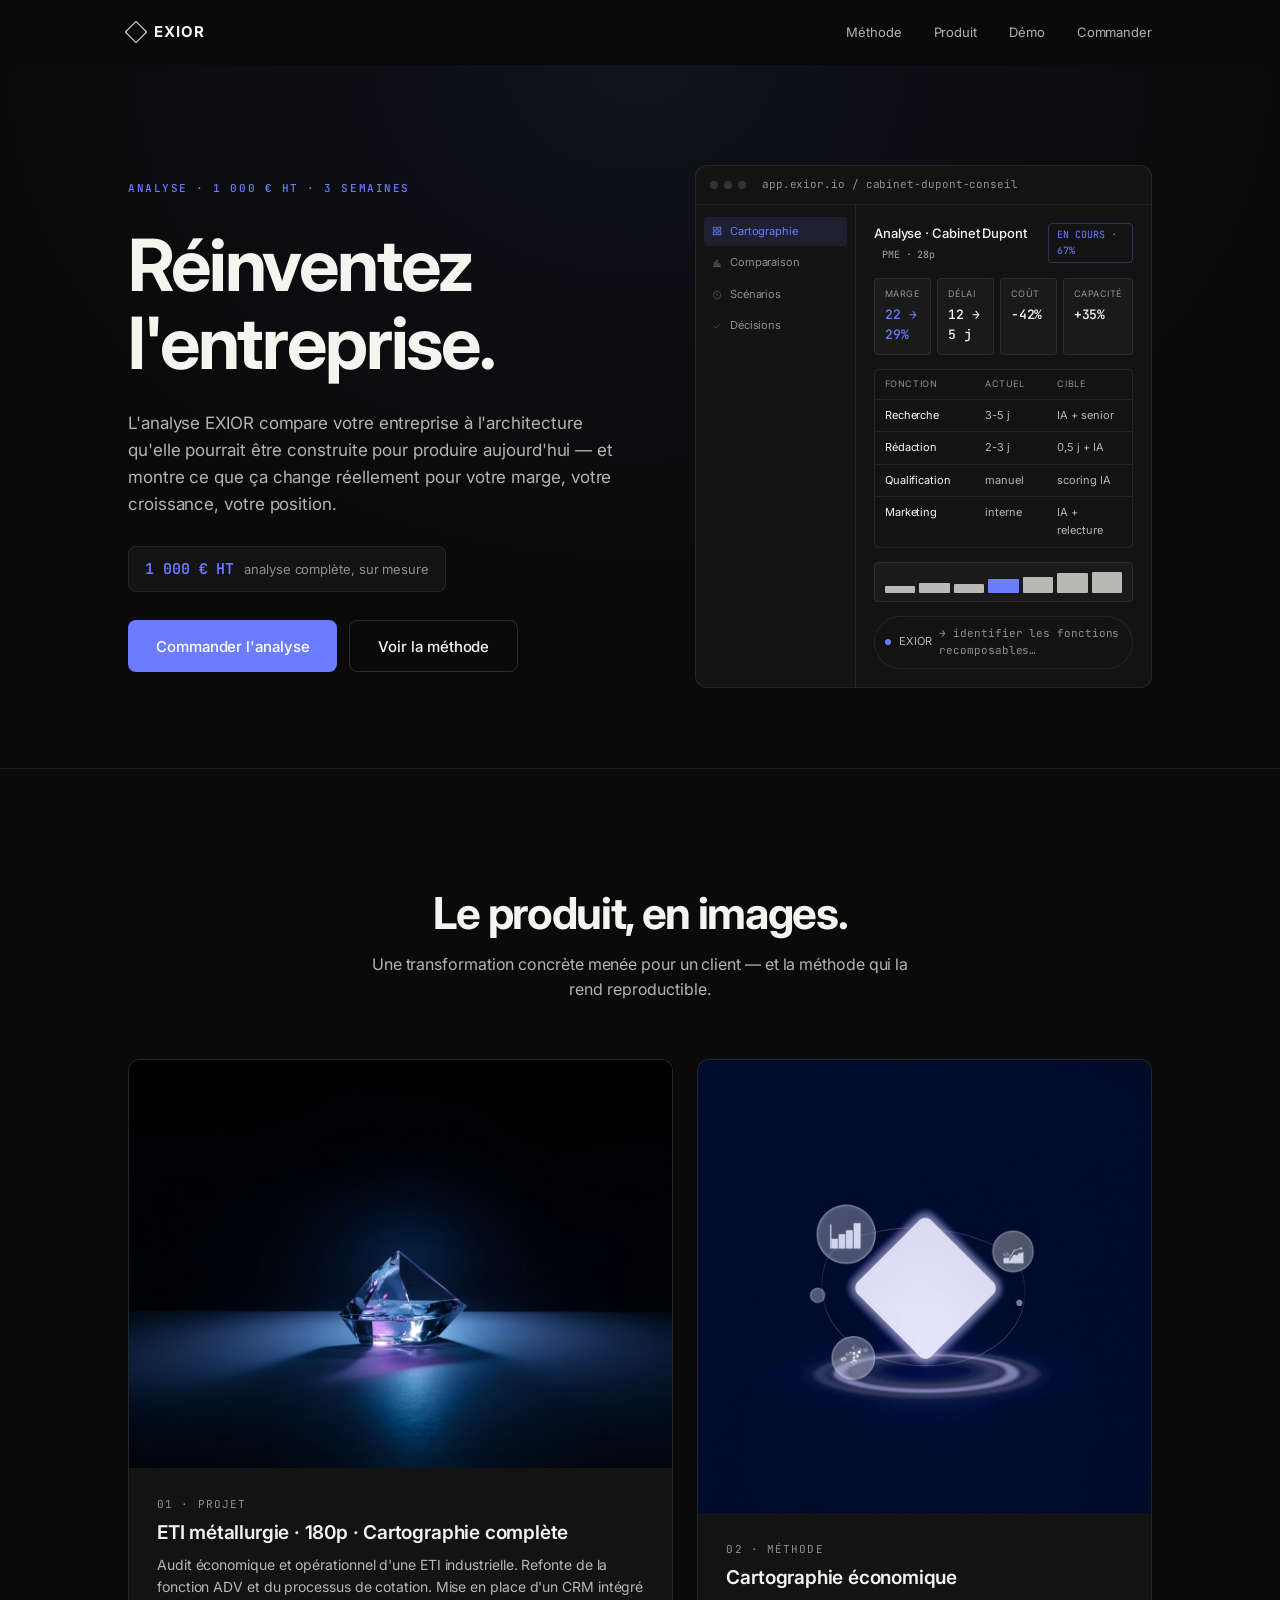
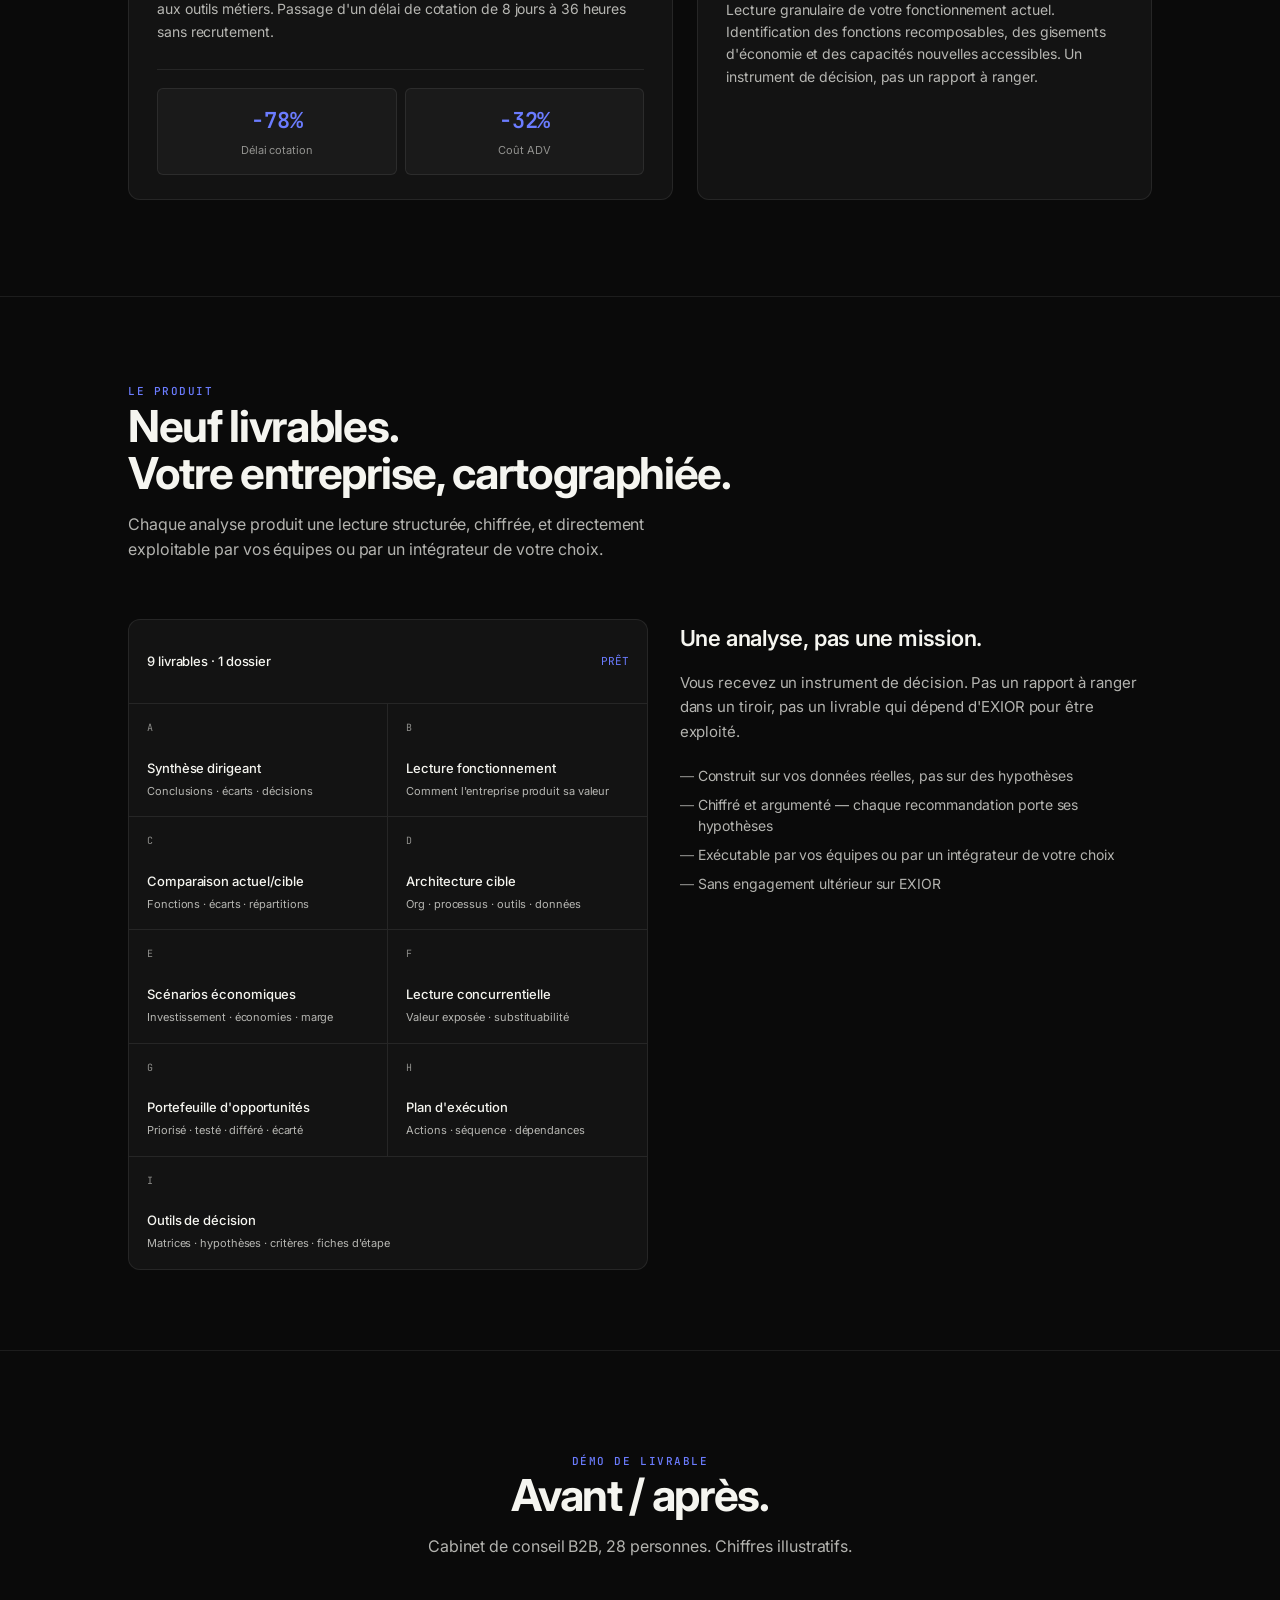
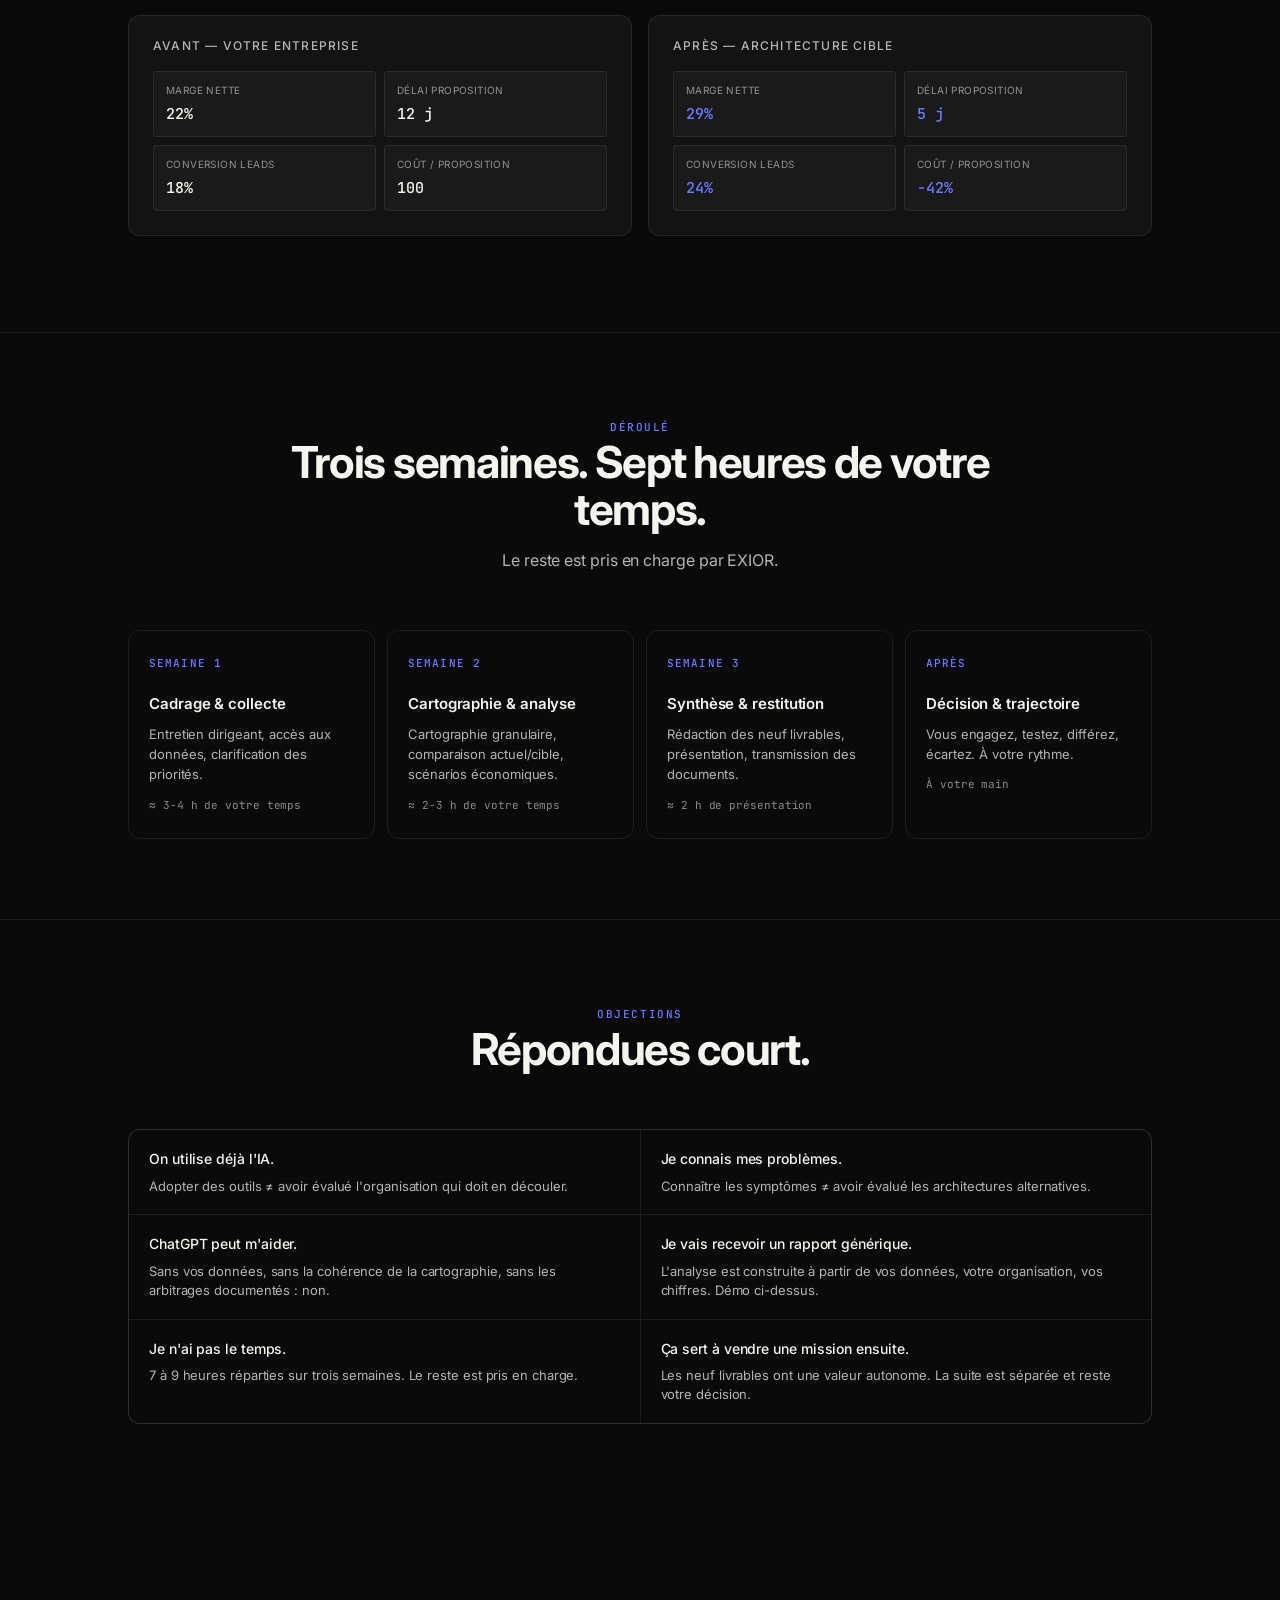
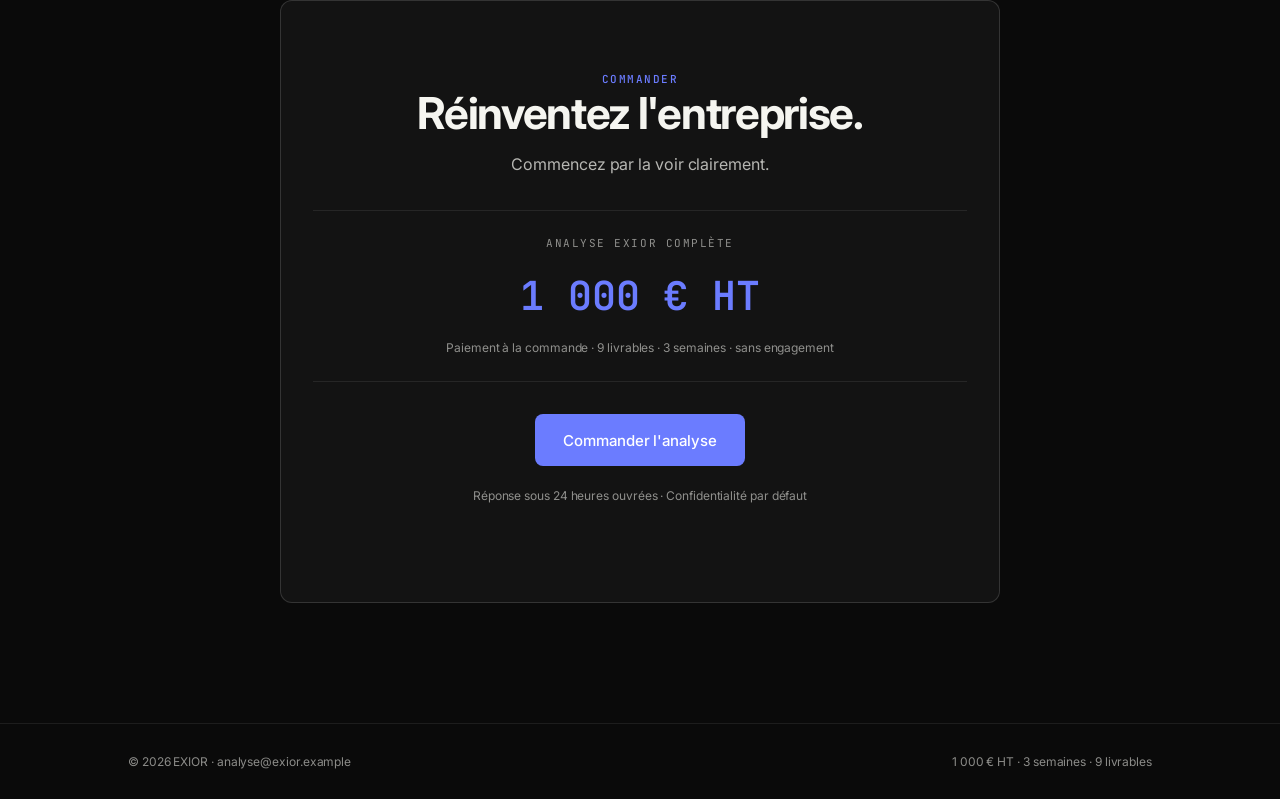
==== commit c90ba470: "EXIOR sales: one single accent (muted blue #6b7cff), serious B2B - palette: warm off-white #f5f5f0 o" ====
--- a/exior-sales/index.html
+++ b/exior-sales/index.html
@@ -8,26 +8,30 @@
 
 <link rel="preconnect" href="https://fonts.googleapis.com" />
 <link rel="preconnect" href="https://fonts.gstatic.com" crossorigin />
-<link href="https://fonts.googleapis.com/css2?family=Inter:wght@400;500;600;700;800&family=JetBrains+Mono:wght@400;500&display=swap" rel="stylesheet" />
+<link href="https://fonts.googleapis.com/css2?family=Inter:wght@400;500;600;700;800&family=JetBrains+Mono:wght@400;500;600&display=swap" rel="stylesheet" />
 
 <style>
   :root {
     --bg: #0a0a0a;
+    --bg-2: #0e0e0e;
     --surface: #131313;
     --surface-2: #1a1a1a;
+    --surface-3: #202020;
+    --fg: #f5f5f0;
+    --muted: rgba(245, 245, 240, 0.55);
+    --muted-2: rgba(245, 245, 240, 0.72);
     --line: rgba(255, 255, 255, 0.08);
     --line-2: rgba(255, 255, 255, 0.14);
-    --fg: #ffffff;
-    --muted: rgba(255, 255, 255, 0.55);
-    --muted-2: rgba(255, 255, 255, 0.72);
-    --accent: #ffffff;
+    --line-3: rgba(255, 255, 255, 0.22);
+    --accent: #6b7cff;
+    --accent-soft: rgba(107, 124, 255, 0.12);
+    --accent-line: rgba(107, 124, 255, 0.3);
 
     --r-sm: 8px; --r-md: 12px; --r-lg: 18px; --r-pill: 8px;
-
     --maxw: 1080px;
     --font-body: "Inter", "Inter Placeholder", system-ui, sans-serif;
     --font-mono: "JetBrains Mono", monospace;
-    --focus-ring: 0 0 0 2px rgba(255, 255, 255, 0.4);
+    --focus-ring: 0 0 0 2px var(--accent);
   }
 
   *, *::before, *::after { box-sizing: border-box; }
@@ -48,46 +52,47 @@
   .nav { position: sticky; top: 0; z-index: 50; backdrop-filter: blur(12px); -webkit-backdrop-filter: blur(12px); background: rgba(10, 10, 10, 0.75); border-bottom: 1px solid transparent; }
   .nav.scrolled { border-color: var(--line); }
   .nav-inner { display: flex; align-items: center; justify-content: space-between; min-height: 64px; }
-  .logo { display: inline-flex; align-items: center; gap: 10px; font-weight: 700; font-size: 16px; letter-spacing: 0.04em; text-transform: uppercase; }
-  .logo .mark { width: 18px; height: 18px; border: 1.5px solid var(--fg); transform: rotate(45deg); display: inline-block; }
-  .nav-links { display: flex; gap: 32px; font-size: 14px; color: var(--muted-2); }
+  .logo { display: inline-flex; align-items: center; gap: 10px; font-weight: 700; font-size: 15px; letter-spacing: 0.06em; text-transform: uppercase; }
+  .logo .mark { width: 16px; height: 16px; border: 1.5px solid var(--fg); transform: rotate(45deg); display: inline-block; }
+  .nav-links { display: flex; gap: 32px; font-size: 13px; color: var(--muted-2); }
   .nav-links a { transition: color 0.2s; }
-  .nav-links a:hover { color: var(--fg); }
+  .nav-links a:hover { color: var(--accent); }
   @media (max-width: 760px) { .nav-links { display: none; } }
 
   .btn { display: inline-flex; align-items: center; justify-content: center; gap: 8px; height: 44px; padding: 0 20px; border-radius: var(--r-pill); font-weight: 500; font-size: 14px; line-height: 1; transition: opacity 0.2s, background 0.2s, border-color 0.2s, color 0.2s; white-space: nowrap; }
-  .btn-primary { background: var(--fg); color: var(--bg); }
-  .btn-primary:hover { opacity: 0.88; }
+  .btn-primary { background: var(--accent); color: #fff; font-weight: 500; }
+  .btn-primary:hover { background: #5a6bff; }
   .btn-ghost { background: transparent; color: var(--fg); border: 1px solid var(--line-2); }
-  .btn-ghost:hover { border-color: var(--fg); }
+  .btn-ghost:hover { border-color: var(--line-3); }
   .btn-lg { height: 52px; padding: 0 28px; font-size: 15px; }
 
   section { padding: 96px 0; position: relative; }
   @media (max-width: 760px) { section { padding: 64px 0; } }
-  h1, h2, h3 { font-weight: 700; letter-spacing: -0.03em; line-height: 1.05; margin: 0; color: var(--fg); }
-  h1 { font-size: clamp(40px, 6.4vw, 80px); font-weight: 700; }
-  h2 { font-size: clamp(28px, 3.8vw, 48px); font-weight: 700; }
-  h3 { font-size: 18px; font-weight: 600; letter-spacing: -0.01em; }
+  h1, h2, h3 { font-weight: 700; letter-spacing: -0.03em; line-height: 1.08; margin: 0; color: var(--fg); }
+  h1 { font-size: clamp(40px, 6vw, 72px); font-weight: 700; }
+  h2 { font-size: clamp(28px, 3.6vw, 44px); font-weight: 700; }
+  h3 { font-size: 17px; font-weight: 600; letter-spacing: -0.01em; }
   p { margin: 0; }
-  .eyebrow { display: inline-flex; align-items: center; gap: 8px; font-size: 12px; letter-spacing: 0.12em; text-transform: uppercase; color: var(--muted); font-family: var(--font-mono); }
+  .eyebrow { display: inline-flex; align-items: center; gap: 8px; font-size: 11px; letter-spacing: 0.14em; text-transform: uppercase; color: var(--accent); font-family: var(--font-mono); font-weight: 500; }
   .section-head { margin-bottom: 56px; max-width: 720px; }
   .section-head.center { text-align: center; margin-left: auto; margin-right: auto; }
-  .section-head p { color: var(--muted-2); font-size: 17px; margin-top: 16px; max-width: 56ch; }
+  .section-head p { color: var(--muted-2); font-size: 16px; margin-top: 14px; max-width: 56ch; }
   .section-head.center p { margin-left: auto; margin-right: auto; }
 
   /* HERO */
-  .hero { padding: 96px 0 80px; }
-  .hero-inner { display: grid; grid-template-columns: 1.1fr 1fr; gap: 64px; align-items: center; }
+  .hero { padding: 100px 0 80px; position: relative; overflow: hidden; }
+  .hero::before { content: ""; position: absolute; top: 0; left: 50%; transform: translateX(-50%); width: 120%; height: 600px; background: radial-gradient(ellipse at 50% 0%, rgba(107, 124, 255, 0.07) 0%, transparent 60%); pointer-events: none; }
+  .hero-inner { position: relative; z-index: 1; display: grid; grid-template-columns: 1.1fr 1fr; gap: 64px; align-items: center; }
   @media (max-width: 960px) { .hero-inner { grid-template-columns: 1fr; gap: 48px; } }
   .hero-left { display: flex; flex-direction: column; gap: 28px; }
-  .hero h1 { max-width: 12ch; }
-  .hero-tag { color: var(--muted-2); font-size: 18px; line-height: 1.55; max-width: 48ch; }
-  .price-pill { display: inline-flex; align-items: baseline; gap: 10px; padding: 8px 14px; border: 1px solid var(--line); border-radius: var(--r-pill); background: var(--surface); width: fit-content; }
-  .price-pill .amt { font-family: var(--font-mono); font-weight: 500; font-size: 15px; }
+  .hero h1 { max-width: 13ch; }
+  .hero-tag { color: var(--muted-2); font-size: 17px; line-height: 1.6; max-width: 50ch; }
+  .price-pill { display: inline-flex; align-items: baseline; gap: 10px; padding: 10px 16px; border: 1px solid var(--line); border-radius: var(--r-pill); background: var(--surface); width: fit-content; }
+  .price-pill .amt { font-family: var(--font-mono); font-weight: 600; font-size: 15px; color: var(--accent); }
   .price-pill .lbl { font-size: 13px; color: var(--muted); }
   .hero-cta { display: flex; gap: 12px; flex-wrap: wrap; }
 
-  /* MOCKUP — minimal monochrome */
+  /* MOCKUP */
   .mockup { background: var(--surface); border: 1px solid var(--line); border-radius: var(--r-md); overflow: hidden; }
   .mockup-titlebar { display: flex; align-items: center; gap: 6px; padding: 10px 14px; border-bottom: 1px solid var(--line); }
   .mockup-dot { width: 8px; height: 8px; border-radius: 50%; background: var(--line-2); }
@@ -95,64 +100,67 @@
   .mockup-body { display: grid; grid-template-columns: 160px 1fr; }
   .mockup-side { border-right: 1px solid var(--line); padding: 12px 8px; display: flex; flex-direction: column; gap: 2px; }
   .mockup-side .item { display: flex; align-items: center; gap: 8px; padding: 6px 8px; border-radius: 4px; font-size: 11px; color: var(--muted); }
-  .mockup-side .item.active { background: var(--surface-2); color: var(--fg); }
+  .mockup-side .item.active { background: var(--accent-soft); color: var(--accent); }
   .mockup-side .item .ico { width: 10px; height: 10px; opacity: 0.5; flex: none; }
   .mockup-side .item.active .ico { opacity: 1; }
   .mockup-main { padding: 18px; display: flex; flex-direction: column; gap: 14px; }
   .mockup-head { display: flex; align-items: center; justify-content: space-between; }
   .mockup-h1 { font-size: 13px; font-weight: 500; }
   .mockup-h1 .tag { font-family: var(--font-mono); font-size: 10px; color: var(--muted); margin-left: 8px; }
-  .mockup-status { font-family: var(--font-mono); font-size: 10px; padding: 3px 8px; border: 1px solid var(--line); border-radius: 4px; color: var(--muted); }
+  .mockup-status { font-family: var(--font-mono); font-size: 10px; padding: 3px 8px; border: 1px solid var(--accent-line); border-radius: 4px; color: var(--accent); }
   .mockup-kpis { display: grid; grid-template-columns: repeat(4, 1fr); gap: 6px; }
   .mockup-kpi { background: var(--surface-2); border: 1px solid var(--line); border-radius: 4px; padding: 8px 10px; }
   .mockup-kpi .k { font-size: 9px; color: var(--muted); text-transform: uppercase; letter-spacing: 0.06em; margin-bottom: 3px; }
   .mockup-kpi .v { font-family: var(--font-mono); font-size: 13px; font-weight: 500; }
+  .mockup-kpi .v.accent { color: var(--accent); }
   .mockup-table { border: 1px solid var(--line); border-radius: 4px; overflow: hidden; }
   .mockup-table .row { display: grid; grid-template-columns: 1fr 0.7fr 0.7fr; gap: 8px; padding: 7px 10px; font-size: 11px; border-bottom: 1px solid var(--line); }
   .mockup-table .row:last-child { border-bottom: 0; }
   .mockup-table .row.head { color: var(--muted); font-size: 9px; text-transform: uppercase; letter-spacing: 0.06em; }
-  .mockup-table .row .pill { font-family: var(--font-mono); font-size: 10px; padding: 1px 6px; border: 1px solid var(--line); border-radius: 3px; width: fit-content; }
+  .mockup-table .row .pill { font-family: var(--font-mono); font-size: 10px; padding: 1px 6px; border: 1px solid var(--line-2); border-radius: 3px; width: fit-content; color: var(--muted); }
+  .mockup-table .row .pill.ok { color: var(--accent); border-color: var(--accent-line); }
   .mockup-chart { display: flex; align-items: flex-end; gap: 4px; height: 40px; padding: 8px 10px; background: var(--surface-2); border: 1px solid var(--line); border-radius: 4px; }
-  .mockup-chart .bar { flex: 1; background: var(--muted); border-radius: 1px; }
+  .mockup-chart .bar { flex: 1; background: var(--muted-2); border-radius: 1px; }
+  .mockup-chart .bar.accent { background: var(--accent); }
   .mockup-foot { display: flex; align-items: center; gap: 8px; padding: 8px 10px; border: 1px solid var(--line); border-radius: 999px; font-size: 11px; color: var(--muted); }
-  .mockup-foot .rec { width: 6px; height: 6px; border-radius: 50%; background: var(--fg); }
+  .mockup-foot .rec { width: 6px; height: 6px; border-radius: 50%; background: var(--accent); }
   .mockup-foot .prompt { flex: 1; font-family: var(--font-mono); font-size: 11px; }
 
-  /* METHOD — real components */
+  /* METHOD */
   .method { padding: 96px 0; border-top: 1px solid var(--line); }
   .method-grid { display: grid; grid-template-columns: 1.2fr 1fr; gap: 24px; }
   @media (max-width: 960px) { .method-grid { grid-template-columns: 1fr; } }
-  .project-card, .service-card { background: var(--surface); border: 1px solid var(--line); border-radius: var(--r-md); overflow: hidden; display: flex; flex-direction: column; transition: border-color 0.3s; }
-  .project-card:hover, .service-card:hover { border-color: var(--line-2); }
+  .project-card, .service-card { background: var(--surface); border: 1px solid var(--line); border-radius: var(--r-md); overflow: hidden; display: flex; flex-direction: column; transition: border-color 0.3s, transform 0.3s; }
+  .project-card:hover, .service-card:hover { border-color: var(--line-2); transform: translateY(-2px); }
   .project-img, .service-img { background: var(--bg); overflow: hidden; }
   .project-img { aspect-ratio: 4/3; }
   .service-img { aspect-ratio: 1/1; }
   .project-img img, .service-img img { width: 100%; height: 100%; object-fit: cover; display: block; }
   .project-body, .service-body { padding: 28px 28px 24px; display: flex; flex-direction: column; gap: 10px; }
-  .project-num { font-family: var(--font-mono); font-size: 11px; color: var(--muted); letter-spacing: 0.08em; }
-  .project-card h3, .service-card h3 { font-size: 20px; }
+  .project-num { font-family: var(--font-mono); font-size: 11px; color: var(--muted); letter-spacing: 0.1em; }
+  .project-card h3, .service-card h3 { font-size: 19px; }
   .project-card p, .service-card p { color: var(--muted-2); font-size: 14px; line-height: 1.6; }
   .project-metrics { display: grid; grid-template-columns: 1fr 1fr; gap: 8px; margin-top: 16px; padding-top: 18px; border-top: 1px solid var(--line); }
   .metric { background: var(--surface-2); border: 1px solid var(--line); border-radius: 6px; padding: 14px 12px; text-align: center; }
-  .metric-val { font-family: var(--font-mono); font-weight: 500; font-size: 22px; }
+  .metric-val { font-family: var(--font-mono); font-weight: 600; font-size: 22px; color: var(--accent); }
   .metric-lbl { font-size: 11px; color: var(--muted); margin-top: 4px; }
 
-  /* PROOF — deliverables */
+  /* PROOF */
   .proof { padding: 80px 0; border-top: 1px solid var(--line); }
   .proof-grid { display: grid; grid-template-columns: 1.1fr 1fr; gap: 32px; align-items: start; }
   @media (max-width: 960px) { .proof-grid { grid-template-columns: 1fr; } }
-  .proof-grid .mockup-body { padding: 0; }
   .proof-list-head { padding: 14px 18px; border-bottom: 1px solid var(--line); display: flex; align-items: center; justify-content: space-between; }
   .proof-list-head h4 { font-size: 13px; font-weight: 500; }
-  .proof-list-head .count { font-family: var(--font-mono); font-size: 11px; color: var(--muted); }
+  .proof-list-head .count { font-family: var(--font-mono); font-size: 11px; color: var(--accent); }
   .proof-items { display: grid; grid-template-columns: 1fr 1fr; gap: 1px; background: var(--line); }
   .proof-items > div { background: var(--surface); padding: 16px 18px; }
   .proof-items .lbl { font-family: var(--font-mono); font-size: 10px; color: var(--muted); letter-spacing: 0.06em; margin-bottom: 4px; }
   .proof-items h5 { font-size: 13px; font-weight: 500; margin-bottom: 4px; }
   .proof-items p { font-size: 11px; color: var(--muted-2); }
+  .proof-items > div.full { grid-column: 1 / -1; }
   .proof-text { display: flex; flex-direction: column; gap: 20px; padding-top: 8px; }
-  .proof-text h3 { font-size: 24px; }
-  .proof-text p { color: var(--muted-2); font-size: 16px; line-height: 1.65; }
+  .proof-text h3 { font-size: 22px; }
+  .proof-text p { color: var(--muted-2); font-size: 15px; line-height: 1.65; }
   .proof-text ul { list-style: none; padding: 0; margin: 0; display: flex; flex-direction: column; gap: 8px; }
   .proof-text li { font-size: 14px; color: var(--muted-2); padding-left: 18px; position: relative; line-height: 1.5; }
   .proof-text li::before { content: "—"; position: absolute; left: 0; color: var(--muted); }
@@ -162,12 +170,12 @@
   .ba-grid { display: grid; grid-template-columns: 1fr 1fr; gap: 16px; }
   @media (max-width: 860px) { .ba-grid { grid-template-columns: 1fr; } }
   .ba-side { background: var(--surface); border: 1px solid var(--line); border-radius: var(--r-md); padding: 24px; }
-  .ba-side h3 { font-size: 13px; font-weight: 500; letter-spacing: 0.08em; text-transform: uppercase; color: var(--muted-2); margin-bottom: 16px; }
+  .ba-side h3 { font-size: 12px; font-weight: 500; letter-spacing: 0.1em; text-transform: uppercase; color: var(--muted-2); margin-bottom: 18px; }
   .ba-kpis { display: grid; grid-template-columns: 1fr 1fr; gap: 8px; }
   .ba-kpi { background: var(--surface-2); border: 1px solid var(--line); border-radius: 4px; padding: 10px 12px; }
   .ba-kpi .k { font-size: 10px; color: var(--muted); text-transform: uppercase; letter-spacing: 0.04em; margin-bottom: 4px; }
   .ba-kpi .v { font-family: var(--font-mono); font-size: 15px; font-weight: 500; }
-  .ba-kpi .v strong { font-weight: 600; }
+  .ba-side.after .ba-kpi .v { color: var(--accent); }
 
   /* PROCESS */
   .process { padding: 80px 0; border-top: 1px solid var(--line); }
@@ -175,12 +183,12 @@
   @media (max-width: 860px) { .process-grid { grid-template-columns: repeat(2, 1fr); } }
   @media (max-width: 480px) { .process-grid { grid-template-columns: 1fr; } }
   .step { padding: 24px 20px; border: 1px solid var(--line); border-radius: var(--r-md); }
-  .step-num { font-family: var(--font-mono); font-size: 11px; color: var(--muted); letter-spacing: 0.08em; margin-bottom: 12px; }
-  .step h4 { font-size: 16px; font-weight: 600; margin-bottom: 8px; }
+  .step-num { font-family: var(--font-mono); font-size: 11px; color: var(--accent); letter-spacing: 0.1em; margin-bottom: 12px; font-weight: 500; }
+  .step h4 { font-size: 15px; font-weight: 600; margin-bottom: 8px; }
   .step p { font-size: 13px; color: var(--muted-2); line-height: 1.55; }
   .step .time { margin-top: 12px; font-family: var(--font-mono); font-size: 11px; color: var(--muted); }
 
-  /* OBJECTIONS — compact 2-col */
+  /* OBJECTIONS */
   .objections { padding: 80px 0; border-top: 1px solid var(--line); }
   .obj-list { display: grid; grid-template-columns: 1fr 1fr; gap: 1px; background: var(--line); border: 1px solid var(--line); border-radius: var(--r-md); overflow: hidden; }
   @media (max-width: 760px) { .obj-list { grid-template-columns: 1fr; } }
@@ -190,21 +198,21 @@
 
   /* CTA */
   .cta-section { padding: 96px 0 120px; }
-  .cta { text-align: center; max-width: 720px; margin: 0 auto; padding: 64px 32px; border: 1px solid var(--line); border-radius: var(--r-md); }
-  .cta h2 { max-width: 18ch; margin: 0 auto 16px; }
+  .cta { text-align: center; max-width: 720px; margin: 0 auto; padding: 64px 32px; border: 1px solid var(--line-2); border-radius: var(--r-md); background: var(--surface); }
+  .cta h2 { max-width: 18ch; margin: 0 auto 14px; }
   .cta p { color: var(--muted-2); font-size: 16px; margin-bottom: 32px; max-width: 48ch; margin-left: auto; margin-right: auto; }
-  .cta .price-block { display: flex; flex-direction: column; align-items: center; gap: 4px; padding: 20px 0; margin-bottom: 32px; border-top: 1px solid var(--line); border-bottom: 1px solid var(--line); }
-  .cta .price-block .lbl { font-family: var(--font-mono); font-size: 11px; letter-spacing: 0.12em; text-transform: uppercase; color: var(--muted); }
-  .cta .price-block .amt { font-family: var(--font-mono); font-size: 36px; font-weight: 500; margin-top: 6px; }
-  .cta .price-block .note { font-size: 12px; color: var(--muted); margin-top: 4px; }
+  .cta .price-block { display: flex; flex-direction: column; align-items: center; gap: 4px; padding: 24px 0; margin-bottom: 32px; border-top: 1px solid var(--line); border-bottom: 1px solid var(--line); }
+  .cta .price-block .lbl { font-family: var(--font-mono); font-size: 11px; letter-spacing: 0.14em; text-transform: uppercase; color: var(--muted); }
+  .cta .price-block .amt { font-family: var(--font-mono); font-size: 40px; font-weight: 600; margin-top: 8px; color: var(--accent); }
+  .cta .price-block .note { font-size: 12px; color: var(--muted); margin-top: 6px; }
   .cta .btn-row { display: flex; gap: 12px; justify-content: center; flex-wrap: wrap; }
   .cta .note-small { font-size: 12px; color: var(--muted); margin-top: 20px; }
 
-  /* FOOTER */
   footer { border-top: 1px solid var(--line); padding: 28px 0; }
   .foot { display: flex; justify-content: space-between; align-items: center; flex-wrap: wrap; gap: 12px; color: var(--muted); font-size: 12px; }
-
-  /* REVEAL */
+  .foot a { color: var(--muted); }
+  .foot a:hover { color: var(--accent); }
+
   .reveal { opacity: 0; transform: translateY(8px); transition: opacity 0.6s ease, transform 0.6s ease; }
   .reveal.in { opacity: 1; transform: none; }
   .reveal[data-delay="0.05"] { transition-delay: 0.05s; }
@@ -234,7 +242,6 @@
 
 <main id="main">
 
-<!-- ====================== HERO ====================== -->
 <header class="hero">
   <div class="container hero-inner">
     <div class="hero-left">
@@ -272,7 +279,7 @@
               <div class="mockup-status">EN COURS · 67%</div>
             </div>
             <div class="mockup-kpis">
-              <div class="mockup-kpi"><div class="k">Marge</div><div class="v">22 → 29%</div></div>
+              <div class="mockup-kpi"><div class="k">Marge</div><div class="v accent">22 → 29%</div></div>
               <div class="mockup-kpi"><div class="k">Délai</div><div class="v">12 → 5 j</div></div>
               <div class="mockup-kpi"><div class="k">Coût</div><div class="v">−42%</div></div>
               <div class="mockup-kpi"><div class="k">Capacité</div><div class="v">+35%</div></div>
@@ -285,7 +292,7 @@
               <div class="row"><div>Marketing</div><div style="color:var(--muted-2);">interne</div><div style="color:var(--muted-2);">IA + relecture</div></div>
             </div>
             <div class="mockup-chart" aria-hidden="true">
-              <div class="bar" style="height:30%"></div><div class="bar" style="height:45%"></div><div class="bar" style="height:38%"></div><div class="bar" style="height:60%"></div><div class="bar" style="height:72%"></div><div class="bar" style="height:88%"></div><div class="bar" style="height:95%"></div>
+              <div class="bar" style="height:30%"></div><div class="bar" style="height:45%"></div><div class="bar" style="height:38%"></div><div class="bar accent" style="height:60%"></div><div class="bar" style="height:72%"></div><div class="bar" style="height:88%"></div><div class="bar" style="height:95%"></div>
             </div>
             <div class="mockup-foot">
               <span class="rec"></span>
@@ -299,7 +306,6 @@
   </div>
 </header>
 
-<!-- ====================== METHOD ====================== -->
 <section class="method" id="methode">
   <div class="container">
     <div class="section-head center">
@@ -338,7 +344,6 @@
   </div>
 </section>
 
-<!-- ====================== PROOF ====================== -->
 <section class="proof" id="preuve">
   <div class="container">
     <div class="section-head">
@@ -363,7 +368,7 @@
             <div><div class="lbl">F</div><h5>Lecture concurrentielle</h5><p>Valeur exposée · substituabilité</p></div>
             <div><div class="lbl">G</div><h5>Portefeuille d'opportunités</h5><p>Priorisé · testé · différé · écarté</p></div>
             <div><div class="lbl">H</div><h5>Plan d'exécution</h5><p>Actions · séquence · dépendances</p></div>
-            <div style="grid-column: 1 / -1;"><div class="lbl">I</div><h5>Outils de décision</h5><p>Matrices · hypothèses · critères · fiches d'étape</p></div>
+            <div class="full"><div class="lbl">I</div><h5>Outils de décision</h5><p>Matrices · hypothèses · critères · fiches d'étape</p></div>
           </div>
         </div>
       </div>
@@ -381,7 +386,6 @@
   </div>
 </section>
 
-<!-- ====================== BEFORE / AFTER ====================== -->
 <section class="before-after" id="demo">
   <div class="container">
     <div class="section-head center">
@@ -400,20 +404,19 @@
           <div class="ba-kpi"><div class="k">Coût / proposition</div><div class="v">100</div></div>
         </div>
       </div>
-      <div class="ba-side reveal" data-delay="0.1">
+      <div class="ba-side after reveal" data-delay="0.1">
         <h3>Après — architecture cible</h3>
         <div class="ba-kpis">
-          <div class="ba-kpi"><div class="k">Marge nette</div><div class="v"><strong>29%</strong></div></div>
-          <div class="ba-kpi"><div class="k">Délai proposition</div><div class="v"><strong>5 j</strong></div></div>
-          <div class="ba-kpi"><div class="k">Conversion leads</div><div class="v"><strong>24%</strong></div></div>
-          <div class="ba-kpi"><div class="k">Coût / proposition</div><div class="v"><strong>−42%</strong></div></div>
+          <div class="ba-kpi"><div class="k">Marge nette</div><div class="v">29%</div></div>
+          <div class="ba-kpi"><div class="k">Délai proposition</div><div class="v">5 j</div></div>
+          <div class="ba-kpi"><div class="k">Conversion leads</div><div class="v">24%</div></div>
+          <div class="ba-kpi"><div class="k">Coût / proposition</div><div class="v">−42%</div></div>
         </div>
       </div>
     </div>
   </div>
 </section>
 
-<!-- ====================== PROCESS ====================== -->
 <section class="process" id="livrable">
   <div class="container">
     <div class="section-head center">
@@ -450,7 +453,6 @@
   </div>
 </section>
 
-<!-- ====================== OBJECTIONS ====================== -->
 <section class="objections" id="objections">
   <div class="container">
     <div class="section-head center">
@@ -468,7 +470,6 @@
   </div>
 </section>
 
-<!-- ====================== CTA ====================== -->
 <section class="cta-section" id="commander">
   <div class="container">
     <div class="cta">
@@ -494,7 +495,7 @@
   <div class="container">
     <div class="foot">
       <div>© 2026 EXIOR · analyse@exior.example</div>
-      <div>1 000 € HT · 3 semaines · 9 livrables</div>
+      <div><a href="#commander">1 000 € HT</a> · 3 semaines · 9 livrables</div>
     </div>
   </div>
 </footer>
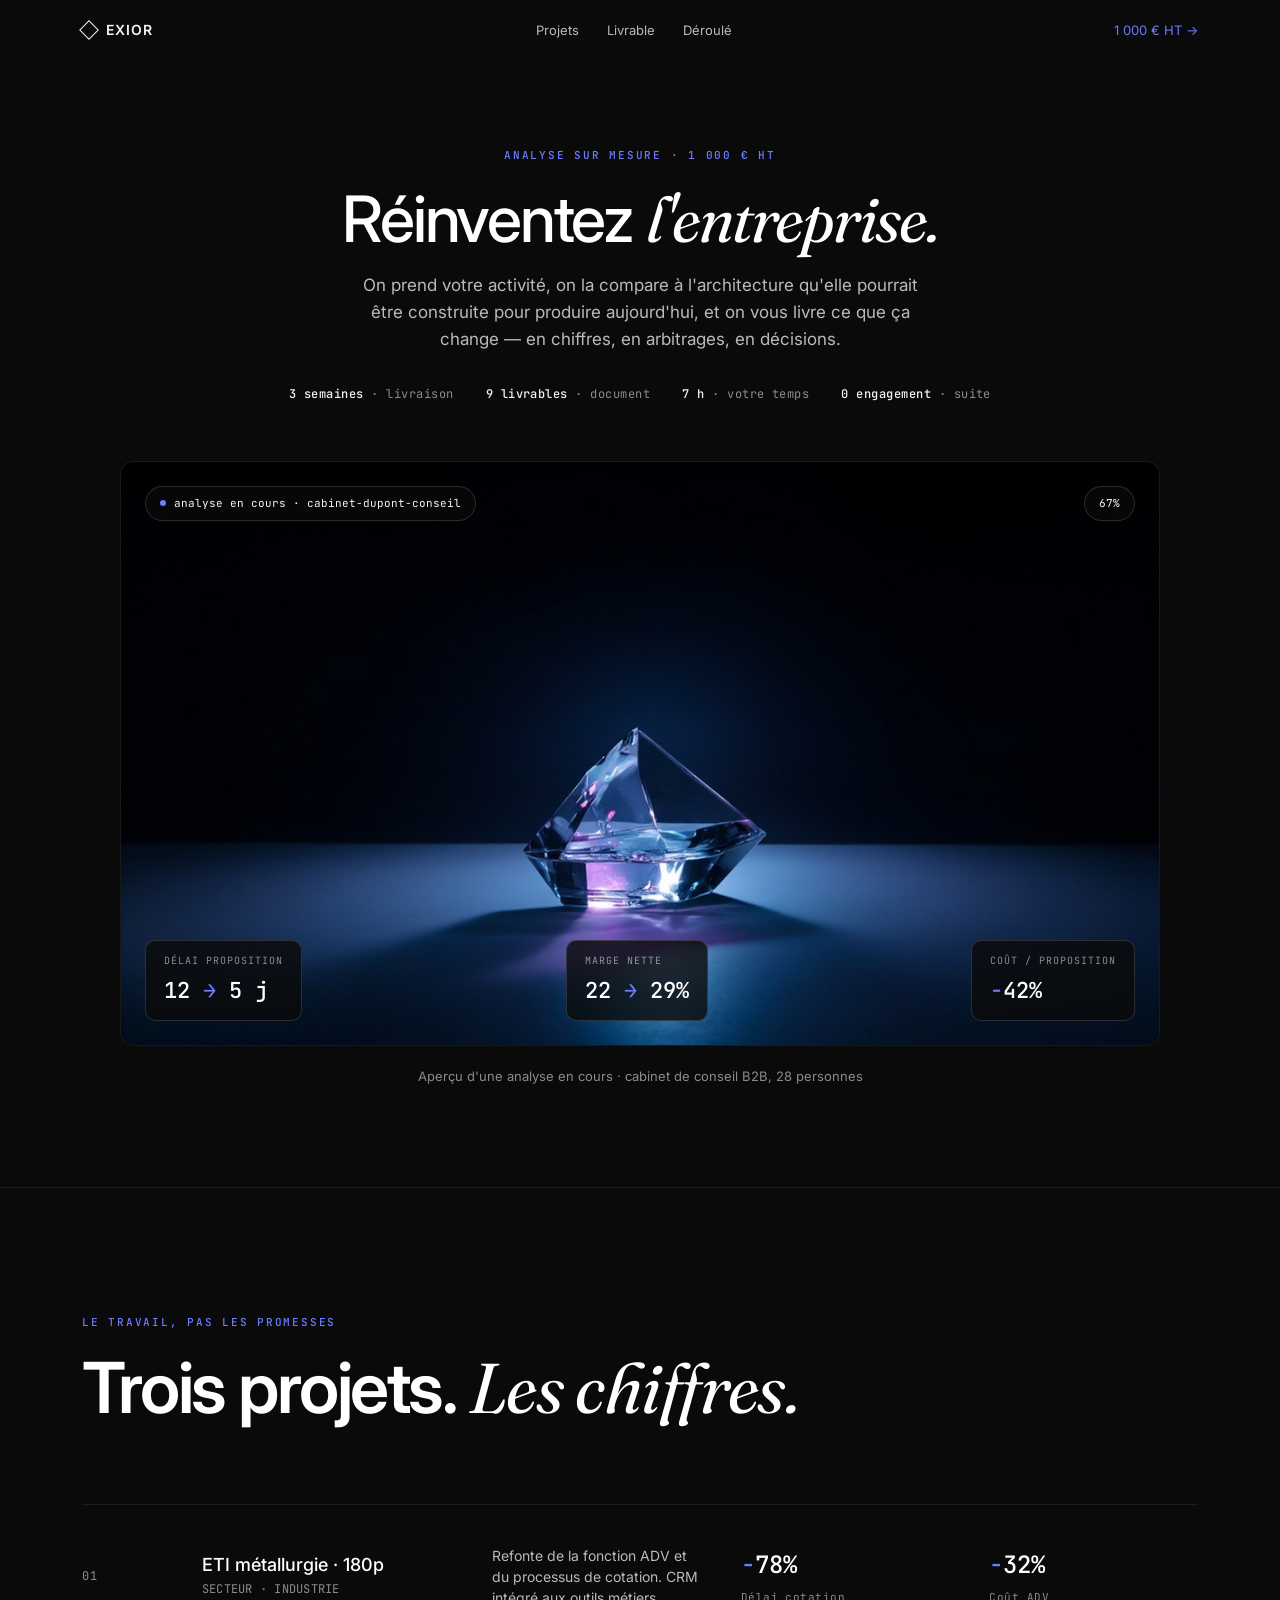
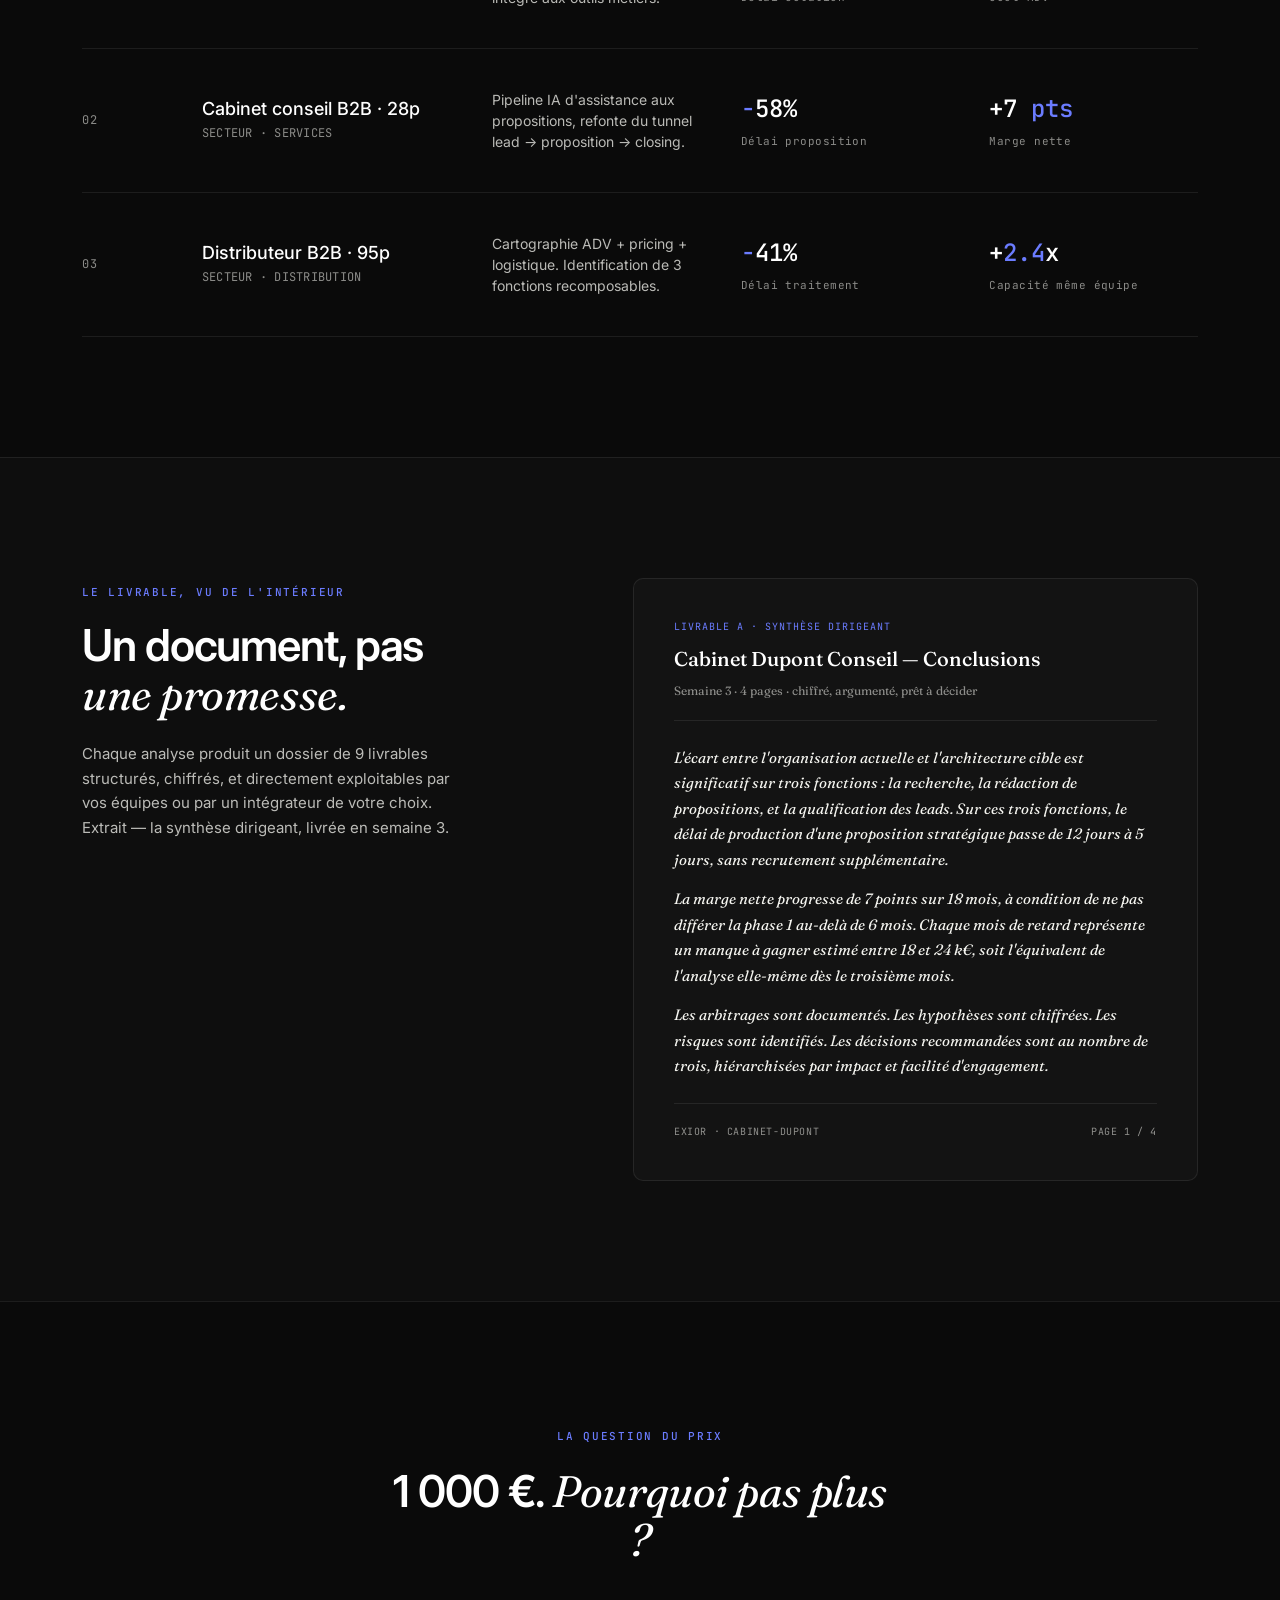
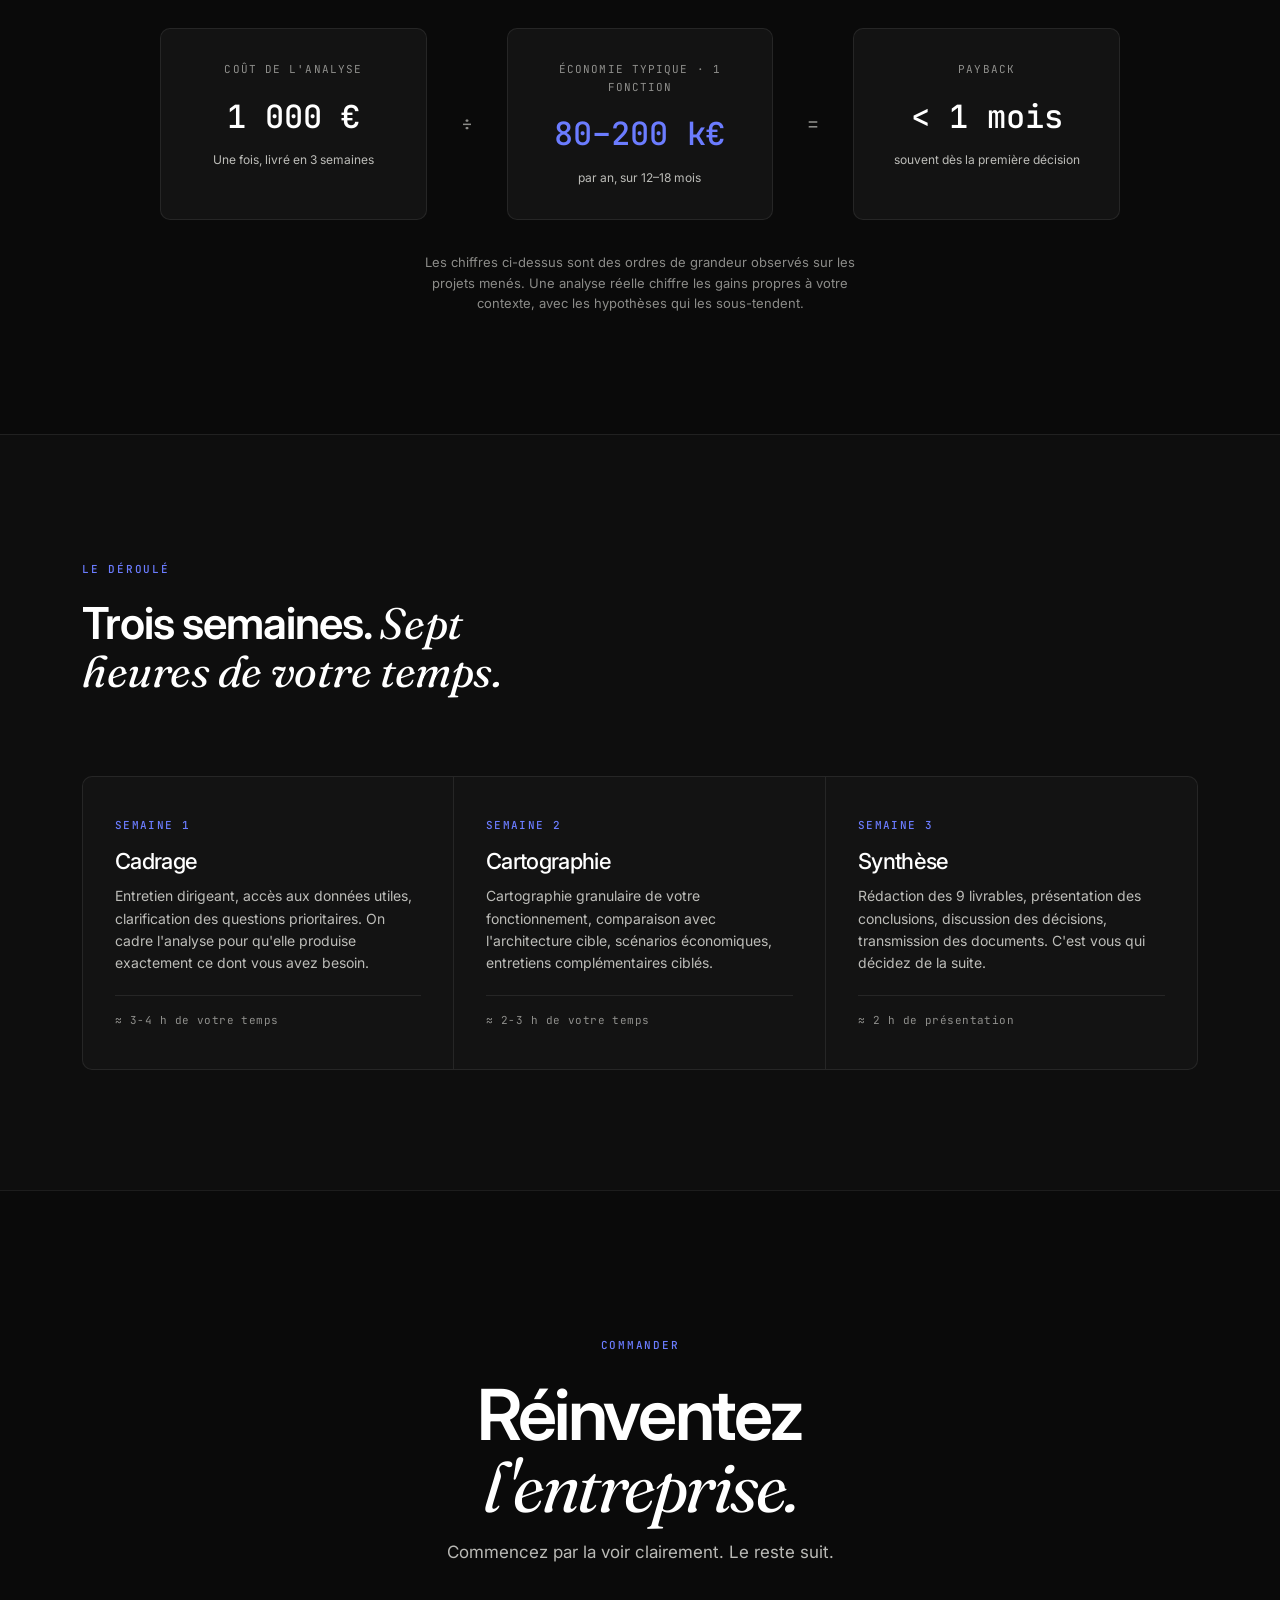
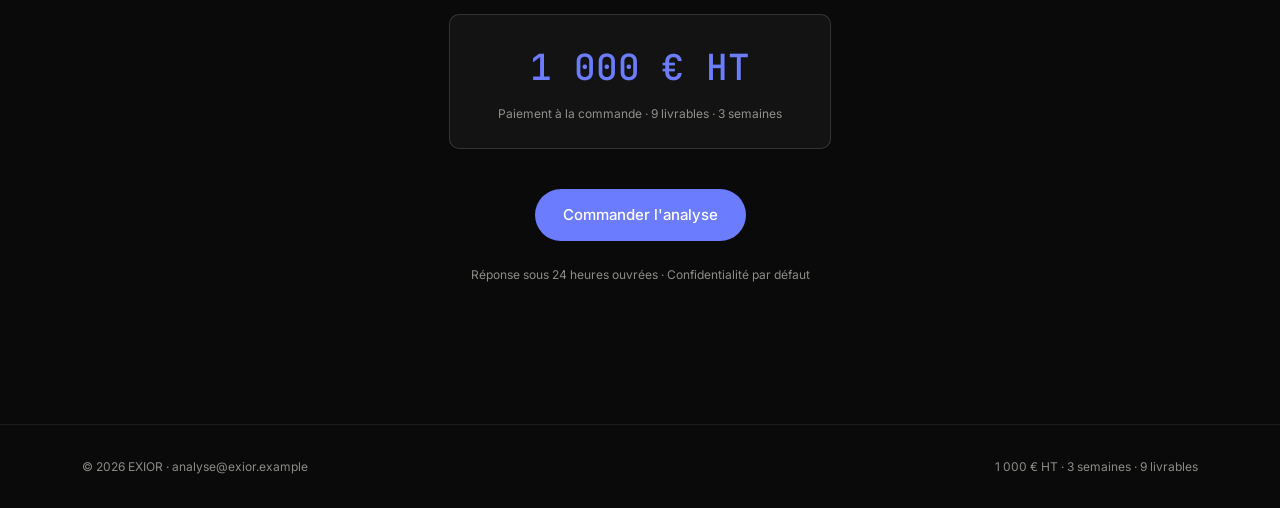
==== commit 5aca2f52: "EXIOR sales: complete rethink — product as hero, work as proof Fundamental restructure, not another " ====
--- a/exior-sales/index.html
+++ b/exior-sales/index.html
@@ -3,12 +3,12 @@
 <head>
 <meta charset="utf-8" />
 <meta name="viewport" content="width=device-width,initial-scale=1" />
-<title>EXIOR — Réinventez l'entreprise. | 1 000 € HT</title>
-<meta name="description" content="L'analyse EXIOR montre ce que votre entreprise pourrait être construite pour produire aujourd'hui. Analyse complète, sur mesure, livrée en 3 semaines. 1 000 € HT." />
+<title>EXIOR — Réinventez l'entreprise. · 1 000 € HT</title>
+<meta name="description" content="L'analyse EXIOR compare votre entreprise à l'architecture qu'elle pourrait être construite pour produire aujourd'hui. Complète, sur mesure, livrée en 3 semaines. 1 000 € HT." />
 
 <link rel="preconnect" href="https://fonts.googleapis.com" />
 <link rel="preconnect" href="https://fonts.gstatic.com" crossorigin />
-<link href="https://fonts.googleapis.com/css2?family=Inter:wght@400;500;600;700;800&family=JetBrains+Mono:wght@400;500;600&display=swap" rel="stylesheet" />
+<link href="https://fonts.googleapis.com/css2?family=Inter:wght@400;500;600;700&family=Fraunces:ital,wght@0,400;0,500;0,600;1,400&family=JetBrains+Mono:wght@400;500&display=swap" rel="stylesheet" />
 
 <style>
   :root {
@@ -16,22 +16,20 @@
     --bg-2: #0e0e0e;
     --surface: #131313;
     --surface-2: #1a1a1a;
-    --surface-3: #202020;
     --fg: #f5f5f0;
+    --fg-bright: #ffffff;
     --muted: rgba(245, 245, 240, 0.55);
-    --muted-2: rgba(245, 245, 240, 0.72);
+    --muted-2: rgba(245, 245, 240, 0.75);
     --line: rgba(255, 255, 255, 0.08);
     --line-2: rgba(255, 255, 255, 0.14);
-    --line-3: rgba(255, 255, 255, 0.22);
     --accent: #6b7cff;
-    --accent-soft: rgba(107, 124, 255, 0.12);
-    --accent-line: rgba(107, 124, 255, 0.3);
-
-    --r-sm: 8px; --r-md: 12px; --r-lg: 18px; --r-pill: 8px;
-    --maxw: 1080px;
-    --font-body: "Inter", "Inter Placeholder", system-ui, sans-serif;
+    --accent-soft: rgba(107, 124, 255, 0.10);
+
+    --r-sm: 6px; --r-md: 10px; --r-lg: 14px; --r-pill: 999px;
+    --maxw: 1180px;
+    --font-body: "Inter", system-ui, sans-serif;
+    --font-serif: "Fraunces", "Fraunces Placeholder", Georgia, serif;
     --font-mono: "JetBrains Mono", monospace;
-    --focus-ring: 0 0 0 2px var(--accent);
   }
 
   *, *::before, *::after { box-sizing: border-box; }
@@ -39,185 +37,171 @@
   body {
     margin: 0; background: var(--bg); color: var(--fg);
     font-family: var(--font-body); font-size: 16px; line-height: 1.6;
-    font-weight: 400; letter-spacing: -0.005em;
     -webkit-font-smoothing: antialiased; text-rendering: optimizeLegibility;
     overflow-x: hidden;
   }
   img, svg { max-width: 100%; display: block; }
   a { color: inherit; text-decoration: none; }
   button { font: inherit; cursor: pointer; border: 0; background: none; color: inherit; }
-  .container { width: 100%; max-width: var(--maxw); margin: 0 auto; padding: 0 28px; }
-  :focus-visible { outline: 0; box-shadow: var(--focus-ring); border-radius: 4px; }
-
-  .nav { position: sticky; top: 0; z-index: 50; backdrop-filter: blur(12px); -webkit-backdrop-filter: blur(12px); background: rgba(10, 10, 10, 0.75); border-bottom: 1px solid transparent; }
+  .container { width: 100%; max-width: var(--maxw); margin: 0 auto; padding: 0 32px; }
+  :focus-visible { outline: 2px solid var(--accent); outline-offset: 2px; border-radius: 4px; }
+
+  /* NAV — minimal */
+  .nav { position: sticky; top: 0; z-index: 50; backdrop-filter: blur(14px); -webkit-backdrop-filter: blur(14px); background: rgba(10, 10, 10, 0.7); border-bottom: 1px solid transparent; }
   .nav.scrolled { border-color: var(--line); }
-  .nav-inner { display: flex; align-items: center; justify-content: space-between; min-height: 64px; }
-  .logo { display: inline-flex; align-items: center; gap: 10px; font-weight: 700; font-size: 15px; letter-spacing: 0.06em; text-transform: uppercase; }
-  .logo .mark { width: 16px; height: 16px; border: 1.5px solid var(--fg); transform: rotate(45deg); display: inline-block; }
-  .nav-links { display: flex; gap: 32px; font-size: 13px; color: var(--muted-2); }
+  .nav-inner { display: flex; align-items: center; justify-content: space-between; height: 60px; }
+  .logo { font-weight: 600; font-size: 14px; letter-spacing: 0.08em; text-transform: uppercase; }
+  .logo .mark { display: inline-block; width: 14px; height: 14px; border: 1.5px solid var(--fg); transform: rotate(45deg); margin-right: 10px; vertical-align: -2px; }
+  .nav-links { display: flex; gap: 28px; font-size: 13px; color: var(--muted-2); }
   .nav-links a { transition: color 0.2s; }
-  .nav-links a:hover { color: var(--accent); }
+  .nav-links a:hover { color: var(--fg); }
+  .nav-cta { font-size: 13px; color: var(--accent); }
   @media (max-width: 760px) { .nav-links { display: none; } }
 
-  .btn { display: inline-flex; align-items: center; justify-content: center; gap: 8px; height: 44px; padding: 0 20px; border-radius: var(--r-pill); font-weight: 500; font-size: 14px; line-height: 1; transition: opacity 0.2s, background 0.2s, border-color 0.2s, color 0.2s; white-space: nowrap; }
-  .btn-primary { background: var(--accent); color: #fff; font-weight: 500; }
+  /* BUTTONS */
+  .btn { display: inline-flex; align-items: center; justify-content: center; gap: 8px; height: 44px; padding: 0 22px; border-radius: var(--r-pill); font-weight: 500; font-size: 14px; transition: background 0.2s, color 0.2s, border-color 0.2s; white-space: nowrap; }
+  .btn-primary { background: var(--accent); color: #fff; }
   .btn-primary:hover { background: #5a6bff; }
   .btn-ghost { background: transparent; color: var(--fg); border: 1px solid var(--line-2); }
-  .btn-ghost:hover { border-color: var(--line-3); }
+  .btn-ghost:hover { border-color: var(--fg); }
   .btn-lg { height: 52px; padding: 0 28px; font-size: 15px; }
 
-  section { padding: 96px 0; position: relative; }
-  @media (max-width: 760px) { section { padding: 64px 0; } }
-  h1, h2, h3 { font-weight: 700; letter-spacing: -0.03em; line-height: 1.08; margin: 0; color: var(--fg); }
-  h1 { font-size: clamp(40px, 6vw, 72px); font-weight: 700; }
-  h2 { font-size: clamp(28px, 3.6vw, 44px); font-weight: 700; }
-  h3 { font-size: 17px; font-weight: 600; letter-spacing: -0.01em; }
+  /* TYPE — premium scale */
+  h1, h2, h3 { margin: 0; color: var(--fg-bright); font-weight: 600; letter-spacing: -0.03em; line-height: 1.05; }
+  .h-display { font-size: clamp(56px, 9vw, 128px); font-weight: 500; letter-spacing: -0.04em; line-height: 0.98; }
+  .h-1 { font-size: clamp(40px, 5.5vw, 72px); font-weight: 600; letter-spacing: -0.035em; line-height: 1.02; }
+  .h-2 { font-size: clamp(28px, 3.6vw, 44px); font-weight: 600; letter-spacing: -0.025em; line-height: 1.1; }
+  .h-3 { font-size: 19px; font-weight: 600; letter-spacing: -0.01em; }
+  .serif { font-family: var(--font-serif); font-style: italic; font-weight: 400; letter-spacing: -0.01em; }
   p { margin: 0; }
-  .eyebrow { display: inline-flex; align-items: center; gap: 8px; font-size: 11px; letter-spacing: 0.14em; text-transform: uppercase; color: var(--accent); font-family: var(--font-mono); font-weight: 500; }
-  .section-head { margin-bottom: 56px; max-width: 720px; }
-  .section-head.center { text-align: center; margin-left: auto; margin-right: auto; }
-  .section-head p { color: var(--muted-2); font-size: 16px; margin-top: 14px; max-width: 56ch; }
-  .section-head.center p { margin-left: auto; margin-right: auto; }
-
-  /* HERO */
-  .hero { padding: 100px 0 80px; position: relative; overflow: hidden; }
-  .hero::before { content: ""; position: absolute; top: 0; left: 50%; transform: translateX(-50%); width: 120%; height: 600px; background: radial-gradient(ellipse at 50% 0%, rgba(107, 124, 255, 0.07) 0%, transparent 60%); pointer-events: none; }
-  .hero-inner { position: relative; z-index: 1; display: grid; grid-template-columns: 1.1fr 1fr; gap: 64px; align-items: center; }
-  @media (max-width: 960px) { .hero-inner { grid-template-columns: 1fr; gap: 48px; } }
-  .hero-left { display: flex; flex-direction: column; gap: 28px; }
-  .hero h1 { max-width: 13ch; }
-  .hero-tag { color: var(--muted-2); font-size: 17px; line-height: 1.6; max-width: 50ch; }
-  .price-pill { display: inline-flex; align-items: baseline; gap: 10px; padding: 10px 16px; border: 1px solid var(--line); border-radius: var(--r-pill); background: var(--surface); width: fit-content; }
-  .price-pill .amt { font-family: var(--font-mono); font-weight: 600; font-size: 15px; color: var(--accent); }
-  .price-pill .lbl { font-size: 13px; color: var(--muted); }
-  .hero-cta { display: flex; gap: 12px; flex-wrap: wrap; }
-
-  /* MOCKUP */
-  .mockup { background: var(--surface); border: 1px solid var(--line); border-radius: var(--r-md); overflow: hidden; }
-  .mockup-titlebar { display: flex; align-items: center; gap: 6px; padding: 10px 14px; border-bottom: 1px solid var(--line); }
-  .mockup-dot { width: 8px; height: 8px; border-radius: 50%; background: var(--line-2); }
-  .mockup-url { margin-left: 10px; font-family: var(--font-mono); font-size: 11px; color: var(--muted); }
-  .mockup-body { display: grid; grid-template-columns: 160px 1fr; }
-  .mockup-side { border-right: 1px solid var(--line); padding: 12px 8px; display: flex; flex-direction: column; gap: 2px; }
-  .mockup-side .item { display: flex; align-items: center; gap: 8px; padding: 6px 8px; border-radius: 4px; font-size: 11px; color: var(--muted); }
-  .mockup-side .item.active { background: var(--accent-soft); color: var(--accent); }
-  .mockup-side .item .ico { width: 10px; height: 10px; opacity: 0.5; flex: none; }
-  .mockup-side .item.active .ico { opacity: 1; }
-  .mockup-main { padding: 18px; display: flex; flex-direction: column; gap: 14px; }
-  .mockup-head { display: flex; align-items: center; justify-content: space-between; }
-  .mockup-h1 { font-size: 13px; font-weight: 500; }
-  .mockup-h1 .tag { font-family: var(--font-mono); font-size: 10px; color: var(--muted); margin-left: 8px; }
-  .mockup-status { font-family: var(--font-mono); font-size: 10px; padding: 3px 8px; border: 1px solid var(--accent-line); border-radius: 4px; color: var(--accent); }
-  .mockup-kpis { display: grid; grid-template-columns: repeat(4, 1fr); gap: 6px; }
-  .mockup-kpi { background: var(--surface-2); border: 1px solid var(--line); border-radius: 4px; padding: 8px 10px; }
-  .mockup-kpi .k { font-size: 9px; color: var(--muted); text-transform: uppercase; letter-spacing: 0.06em; margin-bottom: 3px; }
-  .mockup-kpi .v { font-family: var(--font-mono); font-size: 13px; font-weight: 500; }
-  .mockup-kpi .v.accent { color: var(--accent); }
-  .mockup-table { border: 1px solid var(--line); border-radius: 4px; overflow: hidden; }
-  .mockup-table .row { display: grid; grid-template-columns: 1fr 0.7fr 0.7fr; gap: 8px; padding: 7px 10px; font-size: 11px; border-bottom: 1px solid var(--line); }
-  .mockup-table .row:last-child { border-bottom: 0; }
-  .mockup-table .row.head { color: var(--muted); font-size: 9px; text-transform: uppercase; letter-spacing: 0.06em; }
-  .mockup-table .row .pill { font-family: var(--font-mono); font-size: 10px; padding: 1px 6px; border: 1px solid var(--line-2); border-radius: 3px; width: fit-content; color: var(--muted); }
-  .mockup-table .row .pill.ok { color: var(--accent); border-color: var(--accent-line); }
-  .mockup-chart { display: flex; align-items: flex-end; gap: 4px; height: 40px; padding: 8px 10px; background: var(--surface-2); border: 1px solid var(--line); border-radius: 4px; }
-  .mockup-chart .bar { flex: 1; background: var(--muted-2); border-radius: 1px; }
-  .mockup-chart .bar.accent { background: var(--accent); }
-  .mockup-foot { display: flex; align-items: center; gap: 8px; padding: 8px 10px; border: 1px solid var(--line); border-radius: 999px; font-size: 11px; color: var(--muted); }
-  .mockup-foot .rec { width: 6px; height: 6px; border-radius: 50%; background: var(--accent); }
-  .mockup-foot .prompt { flex: 1; font-family: var(--font-mono); font-size: 11px; }
-
-  /* METHOD */
-  .method { padding: 96px 0; border-top: 1px solid var(--line); }
-  .method-grid { display: grid; grid-template-columns: 1.2fr 1fr; gap: 24px; }
-  @media (max-width: 960px) { .method-grid { grid-template-columns: 1fr; } }
-  .project-card, .service-card { background: var(--surface); border: 1px solid var(--line); border-radius: var(--r-md); overflow: hidden; display: flex; flex-direction: column; transition: border-color 0.3s, transform 0.3s; }
-  .project-card:hover, .service-card:hover { border-color: var(--line-2); transform: translateY(-2px); }
-  .project-img, .service-img { background: var(--bg); overflow: hidden; }
-  .project-img { aspect-ratio: 4/3; }
-  .service-img { aspect-ratio: 1/1; }
-  .project-img img, .service-img img { width: 100%; height: 100%; object-fit: cover; display: block; }
-  .project-body, .service-body { padding: 28px 28px 24px; display: flex; flex-direction: column; gap: 10px; }
-  .project-num { font-family: var(--font-mono); font-size: 11px; color: var(--muted); letter-spacing: 0.1em; }
-  .project-card h3, .service-card h3 { font-size: 19px; }
-  .project-card p, .service-card p { color: var(--muted-2); font-size: 14px; line-height: 1.6; }
-  .project-metrics { display: grid; grid-template-columns: 1fr 1fr; gap: 8px; margin-top: 16px; padding-top: 18px; border-top: 1px solid var(--line); }
-  .metric { background: var(--surface-2); border: 1px solid var(--line); border-radius: 6px; padding: 14px 12px; text-align: center; }
-  .metric-val { font-family: var(--font-mono); font-weight: 600; font-size: 22px; color: var(--accent); }
-  .metric-lbl { font-size: 11px; color: var(--muted); margin-top: 4px; }
-
-  /* PROOF */
-  .proof { padding: 80px 0; border-top: 1px solid var(--line); }
-  .proof-grid { display: grid; grid-template-columns: 1.1fr 1fr; gap: 32px; align-items: start; }
-  @media (max-width: 960px) { .proof-grid { grid-template-columns: 1fr; } }
-  .proof-list-head { padding: 14px 18px; border-bottom: 1px solid var(--line); display: flex; align-items: center; justify-content: space-between; }
-  .proof-list-head h4 { font-size: 13px; font-weight: 500; }
-  .proof-list-head .count { font-family: var(--font-mono); font-size: 11px; color: var(--accent); }
-  .proof-items { display: grid; grid-template-columns: 1fr 1fr; gap: 1px; background: var(--line); }
-  .proof-items > div { background: var(--surface); padding: 16px 18px; }
-  .proof-items .lbl { font-family: var(--font-mono); font-size: 10px; color: var(--muted); letter-spacing: 0.06em; margin-bottom: 4px; }
-  .proof-items h5 { font-size: 13px; font-weight: 500; margin-bottom: 4px; }
-  .proof-items p { font-size: 11px; color: var(--muted-2); }
-  .proof-items > div.full { grid-column: 1 / -1; }
-  .proof-text { display: flex; flex-direction: column; gap: 20px; padding-top: 8px; }
-  .proof-text h3 { font-size: 22px; }
-  .proof-text p { color: var(--muted-2); font-size: 15px; line-height: 1.65; }
-  .proof-text ul { list-style: none; padding: 0; margin: 0; display: flex; flex-direction: column; gap: 8px; }
-  .proof-text li { font-size: 14px; color: var(--muted-2); padding-left: 18px; position: relative; line-height: 1.5; }
-  .proof-text li::before { content: "—"; position: absolute; left: 0; color: var(--muted); }
-
-  /* BEFORE / AFTER */
-  .before-after { padding: 96px 0; border-top: 1px solid var(--line); }
-  .ba-grid { display: grid; grid-template-columns: 1fr 1fr; gap: 16px; }
-  @media (max-width: 860px) { .ba-grid { grid-template-columns: 1fr; } }
-  .ba-side { background: var(--surface); border: 1px solid var(--line); border-radius: var(--r-md); padding: 24px; }
-  .ba-side h3 { font-size: 12px; font-weight: 500; letter-spacing: 0.1em; text-transform: uppercase; color: var(--muted-2); margin-bottom: 18px; }
-  .ba-kpis { display: grid; grid-template-columns: 1fr 1fr; gap: 8px; }
-  .ba-kpi { background: var(--surface-2); border: 1px solid var(--line); border-radius: 4px; padding: 10px 12px; }
-  .ba-kpi .k { font-size: 10px; color: var(--muted); text-transform: uppercase; letter-spacing: 0.04em; margin-bottom: 4px; }
-  .ba-kpi .v { font-family: var(--font-mono); font-size: 15px; font-weight: 500; }
-  .ba-side.after .ba-kpi .v { color: var(--accent); }
-
-  /* PROCESS */
-  .process { padding: 80px 0; border-top: 1px solid var(--line); }
-  .process-grid { display: grid; grid-template-columns: repeat(4, 1fr); gap: 12px; }
-  @media (max-width: 860px) { .process-grid { grid-template-columns: repeat(2, 1fr); } }
-  @media (max-width: 480px) { .process-grid { grid-template-columns: 1fr; } }
-  .step { padding: 24px 20px; border: 1px solid var(--line); border-radius: var(--r-md); }
-  .step-num { font-family: var(--font-mono); font-size: 11px; color: var(--accent); letter-spacing: 0.1em; margin-bottom: 12px; font-weight: 500; }
-  .step h4 { font-size: 15px; font-weight: 600; margin-bottom: 8px; }
-  .step p { font-size: 13px; color: var(--muted-2); line-height: 1.55; }
-  .step .time { margin-top: 12px; font-family: var(--font-mono); font-size: 11px; color: var(--muted); }
-
-  /* OBJECTIONS */
-  .objections { padding: 80px 0; border-top: 1px solid var(--line); }
-  .obj-list { display: grid; grid-template-columns: 1fr 1fr; gap: 1px; background: var(--line); border: 1px solid var(--line); border-radius: var(--r-md); overflow: hidden; }
-  @media (max-width: 760px) { .obj-list { grid-template-columns: 1fr; } }
-  .obj { background: var(--bg); padding: 18px 20px; }
-  .obj-q { font-size: 14px; font-weight: 500; color: var(--fg); margin-bottom: 6px; }
-  .obj-a { font-size: 13px; color: var(--muted-2); line-height: 1.5; }
-
-  /* CTA */
-  .cta-section { padding: 96px 0 120px; }
-  .cta { text-align: center; max-width: 720px; margin: 0 auto; padding: 64px 32px; border: 1px solid var(--line-2); border-radius: var(--r-md); background: var(--surface); }
-  .cta h2 { max-width: 18ch; margin: 0 auto 14px; }
-  .cta p { color: var(--muted-2); font-size: 16px; margin-bottom: 32px; max-width: 48ch; margin-left: auto; margin-right: auto; }
-  .cta .price-block { display: flex; flex-direction: column; align-items: center; gap: 4px; padding: 24px 0; margin-bottom: 32px; border-top: 1px solid var(--line); border-bottom: 1px solid var(--line); }
-  .cta .price-block .lbl { font-family: var(--font-mono); font-size: 11px; letter-spacing: 0.14em; text-transform: uppercase; color: var(--muted); }
-  .cta .price-block .amt { font-family: var(--font-mono); font-size: 40px; font-weight: 600; margin-top: 8px; color: var(--accent); }
-  .cta .price-block .note { font-size: 12px; color: var(--muted); margin-top: 6px; }
-  .cta .btn-row { display: flex; gap: 12px; justify-content: center; flex-wrap: wrap; }
-  .cta .note-small { font-size: 12px; color: var(--muted); margin-top: 20px; }
-
-  footer { border-top: 1px solid var(--line); padding: 28px 0; }
+  .lede { color: var(--muted-2); font-size: 18px; line-height: 1.55; }
+  .small { font-size: 13px; color: var(--muted); }
+  .mono { font-family: var(--font-mono); font-size: 12px; letter-spacing: 0.02em; }
+  .eyebrow { display: inline-block; font-family: var(--font-mono); font-size: 11px; letter-spacing: 0.16em; text-transform: uppercase; color: var(--accent); font-weight: 500; }
+
+  section { padding: 120px 0; position: relative; }
+  @media (max-width: 760px) { section { padding: 72px 0; } }
+
+  /* ====================== HERO — product is the star ====================== */
+  .hero { padding: 80px 0 100px; }
+  .hero-top { text-align: center; max-width: 720px; margin: 0 auto 56px; }
+  .hero-top .eyebrow { margin-bottom: 20px; }
+  .hero-top h1 { font-size: clamp(40px, 5.5vw, 64px); font-weight: 500; letter-spacing: -0.035em; line-height: 1.05; }
+  .hero-top h1 em { font-family: var(--font-serif); font-style: italic; font-weight: 400; }
+  .hero-top .sub { color: var(--muted-2); font-size: 17px; margin-top: 20px; max-width: 52ch; margin-left: auto; margin-right: auto; }
+  .hero-meta { display: flex; justify-content: center; gap: 32px; margin-top: 32px; flex-wrap: wrap; }
+  .hero-meta .item { font-size: 12px; color: var(--muted); font-family: var(--font-mono); letter-spacing: 0.04em; }
+  .hero-meta .item strong { color: var(--fg); font-weight: 500; }
+
+  /* The product preview — large, full-width, the hero */
+  .product-stage { position: relative; max-width: 1040px; margin: 0 auto; }
+  .product-frame { position: relative; border-radius: var(--r-lg); overflow: hidden; background: #050505; border: 1px solid var(--line); }
+  .product-img-wrap { position: relative; aspect-ratio: 16/9; overflow: hidden; }
+  .product-img-wrap img { width: 100%; height: 100%; object-fit: cover; display: block; }
+  .product-overlay { position: absolute; inset: 0; display: flex; flex-direction: column; justify-content: space-between; padding: 24px; pointer-events: none; }
+  .product-overlay .top { display: flex; justify-content: space-between; align-items: flex-start; }
+  .product-overlay .bottom { display: flex; justify-content: space-between; align-items: flex-end; }
+  .product-badge { display: inline-flex; align-items: center; gap: 8px; padding: 8px 14px; background: rgba(10, 10, 10, 0.75); backdrop-filter: blur(10px); border: 1px solid var(--line-2); border-radius: var(--r-pill); font-family: var(--font-mono); font-size: 11px; color: var(--fg); }
+  .product-badge .dot { width: 6px; height: 6px; border-radius: 50%; background: var(--accent); }
+  .product-metric-float { padding: 12px 18px; background: rgba(10, 10, 10, 0.8); backdrop-filter: blur(10px); border: 1px solid var(--line-2); border-radius: var(--r-md); }
+  .product-metric-float .label { font-family: var(--font-mono); font-size: 10px; letter-spacing: 0.1em; color: var(--muted); text-transform: uppercase; }
+  .product-metric-float .val { font-family: var(--font-mono); font-size: 22px; font-weight: 500; color: var(--fg-bright); margin-top: 4px; }
+  .product-metric-float .val em { font-style: normal; color: var(--accent); }
+  .product-caption { text-align: center; margin-top: 20px; font-size: 13px; color: var(--muted); }
+
+  /* ====================== PROJECTS — the work is the proof ====================== */
+  .projects { padding: 120px 0; border-top: 1px solid var(--line); }
+  .projects-head { max-width: 720px; margin-bottom: 80px; }
+  .projects-head .eyebrow { margin-bottom: 20px; }
+  .projects-head h2 { max-width: 18ch; }
+  .projects-list { display: flex; flex-direction: column; gap: 0; }
+  .project-row { display: grid; grid-template-columns: 80px 1.2fr 1fr 1fr 1fr; gap: 40px; align-items: center; padding: 40px 0; border-top: 1px solid var(--line); }
+  .project-row:last-child { border-bottom: 1px solid var(--line); }
+  .project-row .num { font-family: var(--font-mono); font-size: 12px; color: var(--muted); letter-spacing: 0.08em; }
+  .project-row .name { font-size: 18px; font-weight: 500; color: var(--fg-bright); line-height: 1.3; }
+  .project-row .what { font-size: 14px; color: var(--muted-2); line-height: 1.5; }
+  .project-row .metric { font-family: var(--font-mono); font-size: 24px; font-weight: 500; color: var(--fg-bright); }
+  .project-row .metric em { font-style: normal; color: var(--accent); }
+  .project-row .metric-lbl { font-size: 11px; color: var(--muted); margin-top: 4px; font-family: var(--font-mono); letter-spacing: 0.04em; }
+  @media (max-width: 860px) {
+    .project-row { grid-template-columns: 1fr; gap: 16px; }
+    .project-row .num { font-size: 10px; }
+  }
+
+  /* ====================== DELIVERABLE — preview of the actual document ====================== */
+  .deliverable { padding: 120px 0; border-top: 1px solid var(--line); background: var(--bg-2); }
+  .deliv-grid { display: grid; grid-template-columns: 1fr 1.2fr; gap: 80px; align-items: start; }
+  @media (max-width: 960px) { .deliv-grid { grid-template-columns: 1fr; gap: 48px; } }
+  .deliv-side .eyebrow { margin-bottom: 20px; }
+  .deliv-side h2 { max-width: 14ch; }
+  .deliv-side p { color: var(--muted-2); font-size: 15px; line-height: 1.65; margin-top: 24px; max-width: 44ch; }
+  .deliv-doc { background: var(--surface); border: 1px solid var(--line); border-radius: var(--r-md); padding: 40px; font-family: var(--font-serif); }
+  .deliv-doc .doc-head { border-bottom: 1px solid var(--line); padding-bottom: 20px; margin-bottom: 24px; }
+  .deliv-doc .doc-tag { font-family: var(--font-mono); font-size: 10px; color: var(--accent); letter-spacing: 0.1em; text-transform: uppercase; margin-bottom: 8px; }
+  .deliv-doc .doc-title { font-size: 20px; font-weight: 500; color: var(--fg-bright); font-style: normal; }
+  .deliv-doc .doc-meta { font-size: 12px; color: var(--muted); margin-top: 6px; font-style: normal; }
+  .deliv-doc .doc-body { font-size: 15px; line-height: 1.7; color: var(--fg); }
+  .deliv-doc .doc-body p { margin-bottom: 14px; font-style: italic; }
+  .deliv-doc .doc-body p:last-child { margin-bottom: 0; }
+  .deliv-doc .doc-foot { margin-top: 24px; padding-top: 20px; border-top: 1px solid var(--line); display: flex; justify-content: space-between; font-family: var(--font-mono); font-size: 10px; color: var(--muted); letter-spacing: 0.06em; text-transform: uppercase; }
+
+  /* ====================== ROI — justify the price ====================== */
+  .roi { padding: 120px 0; border-top: 1px solid var(--line); }
+  .roi-head { text-align: center; max-width: 640px; margin: 0 auto 64px; }
+  .roi-head h2 { max-width: 18ch; margin: 20px auto 0; }
+  .roi-grid { display: grid; grid-template-columns: 1fr 80px 1fr 80px 1fr; gap: 0; align-items: stretch; max-width: 960px; margin: 0 auto; }
+  .roi-col { padding: 32px 24px; border: 1px solid var(--line); border-radius: var(--r-md); background: var(--surface); text-align: center; }
+  .roi-op { display: flex; align-items: center; justify-content: center; color: var(--muted); font-family: var(--font-mono); font-size: 20px; }
+  .roi-col .lbl { font-family: var(--font-mono); font-size: 11px; color: var(--muted); letter-spacing: 0.1em; text-transform: uppercase; margin-bottom: 12px; }
+  .roi-col .val { font-family: var(--font-mono); font-size: 32px; font-weight: 500; color: var(--fg-bright); }
+  .roi-col.middle .val { color: var(--accent); }
+  .roi-col .sub { font-size: 12px; color: var(--muted-2); margin-top: 8px; }
+  @media (max-width: 860px) {
+    .roi-grid { grid-template-columns: 1fr; gap: 12px; }
+    .roi-op { display: none; }
+  }
+
+  /* ====================== PROCESS ====================== */
+  .process { padding: 120px 0; border-top: 1px solid var(--line); background: var(--bg-2); }
+  .process-head { max-width: 640px; margin-bottom: 80px; }
+  .process-head .eyebrow { margin-bottom: 20px; }
+  .process-head h2 { max-width: 18ch; }
+  .process-flow { display: grid; grid-template-columns: repeat(3, 1fr); gap: 0; position: relative; }
+  .process-step { padding: 40px 32px; border: 1px solid var(--line); background: var(--surface); position: relative; margin-left: -1px; }
+  .process-step:first-child { margin-left: 0; border-radius: var(--r-md) 0 0 var(--r-md); }
+  .process-step:last-child { border-radius: 0 var(--r-md) var(--r-md) 0; }
+  .process-step .week { font-family: var(--font-mono); font-size: 11px; color: var(--accent); letter-spacing: 0.12em; text-transform: uppercase; margin-bottom: 16px; font-weight: 500; }
+  .process-step h3 { font-size: 22px; font-weight: 500; margin-bottom: 12px; }
+  .process-step p { font-size: 14px; color: var(--muted-2); line-height: 1.6; }
+  .process-step .your-time { margin-top: 20px; padding-top: 16px; border-top: 1px solid var(--line); font-family: var(--font-mono); font-size: 11px; color: var(--muted); letter-spacing: 0.04em; }
+  @media (max-width: 860px) {
+    .process-flow { grid-template-columns: 1fr; }
+    .process-step { margin-left: 0; margin-top: -1px; border-radius: 0; }
+    .process-step:first-child { border-radius: var(--r-md) var(--r-md) 0 0; }
+    .process-step:last-child { border-radius: 0 0 var(--r-md) var(--r-md); }
+  }
+
+  /* ====================== CTA ====================== */
+  .cta-section { padding: 140px 0; border-top: 1px solid var(--line); text-align: center; }
+  .cta-section .eyebrow { margin-bottom: 24px; }
+  .cta-section h2 { max-width: 14ch; margin: 0 auto 16px; }
+  .cta-section h2 em { font-family: var(--font-serif); font-style: italic; font-weight: 400; }
+  .cta-section .sub { color: var(--muted-2); font-size: 17px; max-width: 48ch; margin: 0 auto 48px; }
+  .cta-price { display: inline-flex; flex-direction: column; align-items: center; gap: 4px; padding: 24px 48px; border: 1px solid var(--line-2); border-radius: var(--r-md); background: var(--surface); margin-bottom: 40px; }
+  .cta-price .amt { font-family: var(--font-mono); font-size: 36px; font-weight: 500; color: var(--accent); }
+  .cta-price .note { font-size: 12px; color: var(--muted); margin-top: 4px; }
+  .cta-actions { display: flex; gap: 12px; justify-content: center; flex-wrap: wrap; }
+  .cta-foot { margin-top: 24px; font-size: 12px; color: var(--muted); }
+
+  /* ====================== FOOTER ====================== */
+  footer { border-top: 1px solid var(--line); padding: 32px 0; }
   .foot { display: flex; justify-content: space-between; align-items: center; flex-wrap: wrap; gap: 12px; color: var(--muted); font-size: 12px; }
   .foot a { color: var(--muted); }
-  .foot a:hover { color: var(--accent); }
-
-  .reveal { opacity: 0; transform: translateY(8px); transition: opacity 0.6s ease, transform 0.6s ease; }
+  .foot a:hover { color: var(--fg); }
+
+  /* REVEAL */
+  .reveal { opacity: 0; transform: translateY(12px); transition: opacity 0.7s ease, transform 0.7s ease; }
   .reveal.in { opacity: 1; transform: none; }
-  .reveal[data-delay="0.05"] { transition-delay: 0.05s; }
-  .reveal[data-delay="0.1"] { transition-delay: 0.1s; }
-  .reveal[data-delay="0.15"] { transition-delay: 0.15s; }
 
   @media (prefers-reduced-motion: reduce) {
     *, *::before, *::after { animation-duration: 0.01ms !important; transition-duration: 0.01ms !important; scroll-behavior: auto !important; }
@@ -230,271 +214,241 @@
 
 <nav class="nav" id="nav" aria-label="Navigation">
   <div class="container nav-inner">
-    <a href="#" class="logo"><span class="mark"></span> EXIOR</a>
+    <a href="#" class="logo"><span class="mark"></span>EXIOR</a>
     <div class="nav-links">
-      <a href="#methode">Méthode</a>
-      <a href="#preuve">Produit</a>
-      <a href="#demo">Démo</a>
-      <a href="#commander">Commander</a>
-    </div>
+      <a href="#projects">Projets</a>
+      <a href="#deliverable">Livrable</a>
+      <a href="#process">Déroulé</a>
+    </div>
+    <a href="#commander" class="nav-cta">1 000 € HT →</a>
   </div>
 </nav>
 
 <main id="main">
 
+<!-- ====================== HERO ====================== -->
 <header class="hero">
-  <div class="container hero-inner">
-    <div class="hero-left">
-      <span class="eyebrow reveal">Analyse · 1 000 € HT · 3 semaines</span>
-      <h1 class="reveal" data-delay="0.05">Réinventez<br/>l'entreprise.</h1>
-      <p class="hero-tag reveal" data-delay="0.1">L'analyse EXIOR compare votre entreprise à l'architecture qu'elle pourrait être construite pour produire aujourd'hui — et montre ce que ça change réellement pour votre marge, votre croissance, votre position.</p>
-      <div class="price-pill reveal" data-delay="0.15">
-        <span class="amt">1 000 € HT</span>
-        <span class="lbl">analyse complète, sur mesure</span>
-      </div>
-      <div class="hero-cta reveal" data-delay="0.15">
-        <a href="#commander" class="btn btn-primary btn-lg">Commander l'analyse</a>
-        <a href="#methode" class="btn btn-ghost btn-lg">Voir la méthode</a>
-      </div>
-    </div>
-
-    <div class="reveal" data-delay="0.1">
-      <div class="mockup" role="img" aria-label="Interface EXIOR en cours d'analyse">
-        <div class="mockup-titlebar">
-          <span class="mockup-dot"></span>
-          <span class="mockup-dot"></span>
-          <span class="mockup-dot"></span>
-          <span class="mockup-url">app.exior.io / cabinet-dupont-conseil</span>
-        </div>
-        <div class="mockup-body">
-          <aside class="mockup-side">
-            <div class="item active"><svg class="ico" viewBox="0 0 24 24" fill="none" stroke="currentColor" stroke-width="2"><rect x="3" y="3" width="7" height="7"/><rect x="14" y="3" width="7" height="7"/><rect x="14" y="14" width="7" height="7"/><rect x="3" y="14" width="7" height="7"/></svg> Cartographie</div>
-            <div class="item"><svg class="ico" viewBox="0 0 24 24" fill="none" stroke="currentColor" stroke-width="2"><line x1="3" y1="20" x2="21" y2="20"/><rect x="5" y="11" width="3" height="9"/><rect x="10" y="6" width="3" height="14"/><rect x="16" y="14" width="3" height="6"/></svg> Comparaison</div>
-            <div class="item"><svg class="ico" viewBox="0 0 24 24" fill="none" stroke="currentColor" stroke-width="2"><circle cx="12" cy="12" r="9"/><polyline points="12 7 12 12 15 14"/></svg> Scénarios</div>
-            <div class="item"><svg class="ico" viewBox="0 0 24 24" fill="none" stroke="currentColor" stroke-width="2"><polyline points="20 6 9 17 4 12"/></svg> Décisions</div>
-          </aside>
-          <div class="mockup-main">
-            <div class="mockup-head">
-              <div class="mockup-h1">Analyse · Cabinet Dupont <span class="tag">PME · 28p</span></div>
-              <div class="mockup-status">EN COURS · 67%</div>
+  <div class="container">
+    <div class="hero-top reveal">
+      <span class="eyebrow">Analyse sur mesure · 1 000 € HT</span>
+      <h1>Réinventez <em>l'entreprise.</em></h1>
+      <p class="sub">On prend votre activité, on la compare à l'architecture qu'elle pourrait être construite pour produire aujourd'hui, et on vous livre ce que ça change — en chiffres, en arbitrages, en décisions.</p>
+      <div class="hero-meta">
+        <div class="item"><strong>3 semaines</strong> · livraison</div>
+        <div class="item"><strong>9 livrables</strong> · document</div>
+        <div class="item"><strong>7 h</strong> · votre temps</div>
+        <div class="item"><strong>0 engagement</strong> · suite</div>
+      </div>
+    </div>
+
+    <div class="product-stage reveal">
+      <div class="product-frame">
+        <div class="product-img-wrap">
+          <img src="./images/project-sphere.png" alt="Aperçu de l'analyse EXIOR en cours" />
+          <div class="product-overlay">
+            <div class="top">
+              <div class="product-badge"><span class="dot"></span>analyse en cours · cabinet-dupont-conseil</div>
+              <div class="product-badge">67%</div>
             </div>
-            <div class="mockup-kpis">
-              <div class="mockup-kpi"><div class="k">Marge</div><div class="v accent">22 → 29%</div></div>
-              <div class="mockup-kpi"><div class="k">Délai</div><div class="v">12 → 5 j</div></div>
-              <div class="mockup-kpi"><div class="k">Coût</div><div class="v">−42%</div></div>
-              <div class="mockup-kpi"><div class="k">Capacité</div><div class="v">+35%</div></div>
-            </div>
-            <div class="mockup-table">
-              <div class="row head"><div>Fonction</div><div>Actuel</div><div>Cible</div></div>
-              <div class="row"><div>Recherche</div><div style="color:var(--muted-2);">3-5 j</div><div style="color:var(--muted-2);">IA + senior</div></div>
-              <div class="row"><div>Rédaction</div><div style="color:var(--muted-2);">2-3 j</div><div style="color:var(--muted-2);">0,5 j + IA</div></div>
-              <div class="row"><div>Qualification</div><div style="color:var(--muted-2);">manuel</div><div style="color:var(--muted-2);">scoring IA</div></div>
-              <div class="row"><div>Marketing</div><div style="color:var(--muted-2);">interne</div><div style="color:var(--muted-2);">IA + relecture</div></div>
-            </div>
-            <div class="mockup-chart" aria-hidden="true">
-              <div class="bar" style="height:30%"></div><div class="bar" style="height:45%"></div><div class="bar" style="height:38%"></div><div class="bar accent" style="height:60%"></div><div class="bar" style="height:72%"></div><div class="bar" style="height:88%"></div><div class="bar" style="height:95%"></div>
-            </div>
-            <div class="mockup-foot">
-              <span class="rec"></span>
-              <span style="color:var(--muted-2);">EXIOR</span>
-              <span class="prompt">→ identifier les fonctions recomposables…</span>
+            <div class="bottom">
+              <div class="product-metric-float">
+                <div class="label">Délai proposition</div>
+                <div class="val">12 <em>→</em> 5 j</div>
+              </div>
+              <div class="product-metric-float">
+                <div class="label">Marge nette</div>
+                <div class="val">22 <em>→</em> 29%</div>
+              </div>
+              <div class="product-metric-float">
+                <div class="label">Coût / proposition</div>
+                <div class="val"><em>−</em>42%</div>
+              </div>
             </div>
           </div>
         </div>
       </div>
+      <p class="product-caption">Aperçu d'une analyse en cours · cabinet de conseil B2B, 28 personnes</p>
     </div>
   </div>
 </header>
 
-<section class="method" id="methode">
-  <div class="container">
-    <div class="section-head center">
-      <span class="eyebrow reveal">Méthode en action</span>
-      <h2 class="reveal" data-delay="0.05">Le produit, en images.</h2>
-      <p class="reveal" data-delay="0.1">Une transformation concrète menée pour un client — et la méthode qui la rend reproductible.</p>
-    </div>
-
-    <div class="method-grid">
-      <article class="project-card reveal">
-        <div class="project-img">
-          <img src="./images/project-sphere.png" alt="Objet cristallin sur fond sombre avec rim light bleu et violet" />
-        </div>
-        <div class="project-body">
-          <span class="project-num">01 · PROJET</span>
-          <h3>ETI métallurgie · 180p · Cartographie complète</h3>
-          <p>Audit économique et opérationnel d'une ETI industrielle. Refonte de la fonction ADV et du processus de cotation. Mise en place d'un CRM intégré aux outils métiers. Passage d'un délai de cotation de 8 jours à 36 heures sans recrutement.</p>
-          <div class="project-metrics">
-            <div class="metric"><div class="metric-val">−78%</div><div class="metric-lbl">Délai cotation</div></div>
-            <div class="metric"><div class="metric-val">−32%</div><div class="metric-lbl">Coût ADV</div></div>
-          </div>
+<!-- ====================== PROJECTS — the work is the proof ====================== -->
+<section class="projects" id="projects">
+  <div class="container">
+    <div class="projects-head reveal">
+      <span class="eyebrow">Le travail, pas les promesses</span>
+      <h2 class="h-1">Trois projets. <span class="serif">Les chiffres.</span></h2>
+    </div>
+
+    <div class="projects-list">
+      <article class="project-row reveal">
+        <div class="num">01</div>
+        <div>
+          <div class="name">ETI métallurgie · 180p</div>
+          <div class="mono" style="color:var(--muted);margin-top:4px;">SECTEUR · INDUSTRIE</div>
+        </div>
+        <div class="what">Refonte de la fonction ADV et du processus de cotation. CRM intégré aux outils métiers.</div>
+        <div>
+          <div class="metric"><em>−</em>78%</div>
+          <div class="metric-lbl">Délai cotation</div>
+        </div>
+        <div>
+          <div class="metric"><em>−</em>32%</div>
+          <div class="metric-lbl">Coût ADV</div>
         </div>
       </article>
 
-      <article class="service-card reveal" data-delay="0.1">
-        <div class="service-img">
-          <img src="./images/service-illustration.png" alt="Cartographie économique — logo diamond entouré d'icônes data" />
-        </div>
-        <div class="service-body">
-          <span class="project-num">02 · MÉTHODE</span>
-          <h3>Cartographie économique</h3>
-          <p>Lecture granulaire de votre fonctionnement actuel. Identification des fonctions recomposables, des gisements d'économie et des capacités nouvelles accessibles. Un instrument de décision, pas un rapport à ranger.</p>
+      <article class="project-row reveal">
+        <div class="num">02</div>
+        <div>
+          <div class="name">Cabinet conseil B2B · 28p</div>
+          <div class="mono" style="color:var(--muted);margin-top:4px;">SECTEUR · SERVICES</div>
+        </div>
+        <div class="what">Pipeline IA d'assistance aux propositions, refonte du tunnel lead → proposition → closing.</div>
+        <div>
+          <div class="metric"><em>−</em>58%</div>
+          <div class="metric-lbl">Délai proposition</div>
+        </div>
+        <div>
+          <div class="metric">+7<em> pts</em></div>
+          <div class="metric-lbl">Marge nette</div>
         </div>
       </article>
+
+      <article class="project-row reveal">
+        <div class="num">03</div>
+        <div>
+          <div class="name">Distributeur B2B · 95p</div>
+          <div class="mono" style="color:var(--muted);margin-top:4px;">SECTEUR · DISTRIBUTION</div>
+        </div>
+        <div class="what">Cartographie ADV + pricing + logistique. Identification de 3 fonctions recomposables.</div>
+        <div>
+          <div class="metric"><em>−</em>41%</div>
+          <div class="metric-lbl">Délai traitement</div>
+        </div>
+        <div>
+          <div class="metric">+<em>2.4</em>x</div>
+          <div class="metric-lbl">Capacité même équipe</div>
+        </div>
+      </article>
     </div>
   </div>
 </section>
 
-<section class="proof" id="preuve">
-  <div class="container">
-    <div class="section-head">
-      <span class="eyebrow reveal">Le produit</span>
-      <h2 class="reveal" data-delay="0.05">Neuf livrables.<br/>Votre entreprise, cartographiée.</h2>
-      <p class="reveal" data-delay="0.1">Chaque analyse produit une lecture structurée, chiffrée, et directement exploitable par vos équipes ou par un intégrateur de votre choix.</p>
-    </div>
-
-    <div class="proof-grid">
-      <div class="reveal">
-        <div class="mockup">
-          <div class="proof-list-head">
-            <h4>9 livrables · 1 dossier</h4>
-            <span class="count">PRÊT</span>
-          </div>
-          <div class="proof-items">
-            <div><div class="lbl">A</div><h5>Synthèse dirigeant</h5><p>Conclusions · écarts · décisions</p></div>
-            <div><div class="lbl">B</div><h5>Lecture fonctionnement</h5><p>Comment l'entreprise produit sa valeur</p></div>
-            <div><div class="lbl">C</div><h5>Comparaison actuel/cible</h5><p>Fonctions · écarts · répartitions</p></div>
-            <div><div class="lbl">D</div><h5>Architecture cible</h5><p>Org · processus · outils · données</p></div>
-            <div><div class="lbl">E</div><h5>Scénarios économiques</h5><p>Investissement · économies · marge</p></div>
-            <div><div class="lbl">F</div><h5>Lecture concurrentielle</h5><p>Valeur exposée · substituabilité</p></div>
-            <div><div class="lbl">G</div><h5>Portefeuille d'opportunités</h5><p>Priorisé · testé · différé · écarté</p></div>
-            <div><div class="lbl">H</div><h5>Plan d'exécution</h5><p>Actions · séquence · dépendances</p></div>
-            <div class="full"><div class="lbl">I</div><h5>Outils de décision</h5><p>Matrices · hypothèses · critères · fiches d'étape</p></div>
-          </div>
-        </div>
-      </div>
-      <div class="proof-text reveal" data-delay="0.1">
-        <h3>Une analyse, pas une mission.</h3>
-        <p>Vous recevez un instrument de décision. Pas un rapport à ranger dans un tiroir, pas un livrable qui dépend d'EXIOR pour être exploité.</p>
-        <ul>
-          <li>Construit sur vos données réelles, pas sur des hypothèses</li>
-          <li>Chiffré et argumenté — chaque recommandation porte ses hypothèses</li>
-          <li>Exécutable par vos équipes ou par un intégrateur de votre choix</li>
-          <li>Sans engagement ultérieur sur EXIOR</li>
-        </ul>
+<!-- ====================== DELIVERABLE — preview of the actual document ====================== -->
+<section class="deliverable" id="deliverable">
+  <div class="container">
+    <div class="deliv-grid">
+      <div class="deliv-side reveal">
+        <span class="eyebrow">Le livrable, vu de l'intérieur</span>
+        <h2 class="h-2">Un document, pas <span class="serif">une promesse.</span></h2>
+        <p>Chaque analyse produit un dossier de 9 livrables structurés, chiffrés, et directement exploitables par vos équipes ou par un intégrateur de votre choix. Extrait — la synthèse dirigeant, livrée en semaine 3.</p>
+      </div>
+      <div class="deliv-doc reveal" data-delay="0.1">
+        <div class="doc-head">
+          <div class="doc-tag">Livrable A · Synthèse dirigeant</div>
+          <div class="doc-title">Cabinet Dupont Conseil — Conclusions</div>
+          <div class="doc-meta">Semaine 3 · 4 pages · chiffré, argumenté, prêt à décider</div>
+        </div>
+        <div class="doc-body">
+          <p>L'écart entre l'organisation actuelle et l'architecture cible est significatif sur trois fonctions : la recherche, la rédaction de propositions, et la qualification des leads. Sur ces trois fonctions, le délai de production d'une proposition stratégique passe de 12 jours à 5 jours, sans recrutement supplémentaire.</p>
+          <p>La marge nette progresse de 7 points sur 18 mois, à condition de ne pas différer la phase 1 au-delà de 6 mois. Chaque mois de retard représente un manque à gagner estimé entre 18 et 24 k€, soit l'équivalent de l'analyse elle-même dès le troisième mois.</p>
+          <p>Les arbitrages sont documentés. Les hypothèses sont chiffrées. Les risques sont identifiés. Les décisions recommandées sont au nombre de trois, hiérarchisées par impact et facilité d'engagement.</p>
+        </div>
+        <div class="doc-foot">
+          <span>exior · cabinet-dupont</span>
+          <span>page 1 / 4</span>
+        </div>
       </div>
     </div>
   </div>
 </section>
 
-<section class="before-after" id="demo">
-  <div class="container">
-    <div class="section-head center">
-      <span class="eyebrow reveal">Démo de livrable</span>
-      <h2 class="reveal" data-delay="0.05">Avant / après.</h2>
-      <p class="reveal" data-delay="0.1">Cabinet de conseil B2B, 28 personnes. Chiffres illustratifs.</p>
-    </div>
-
-    <div class="ba-grid">
-      <div class="ba-side reveal">
-        <h3>Avant — votre entreprise</h3>
-        <div class="ba-kpis">
-          <div class="ba-kpi"><div class="k">Marge nette</div><div class="v">22%</div></div>
-          <div class="ba-kpi"><div class="k">Délai proposition</div><div class="v">12 j</div></div>
-          <div class="ba-kpi"><div class="k">Conversion leads</div><div class="v">18%</div></div>
-          <div class="ba-kpi"><div class="k">Coût / proposition</div><div class="v">100</div></div>
-        </div>
-      </div>
-      <div class="ba-side after reveal" data-delay="0.1">
-        <h3>Après — architecture cible</h3>
-        <div class="ba-kpis">
-          <div class="ba-kpi"><div class="k">Marge nette</div><div class="v">29%</div></div>
-          <div class="ba-kpi"><div class="k">Délai proposition</div><div class="v">5 j</div></div>
-          <div class="ba-kpi"><div class="k">Conversion leads</div><div class="v">24%</div></div>
-          <div class="ba-kpi"><div class="k">Coût / proposition</div><div class="v">−42%</div></div>
-        </div>
-      </div>
-    </div>
+<!-- ====================== ROI — justify the price ====================== -->
+<section class="roi" id="roi">
+  <div class="container">
+    <div class="roi-head reveal">
+      <span class="eyebrow">La question du prix</span>
+      <h2 class="h-2">1 000 €. <span class="serif">Pourquoi pas plus ?</span></h2>
+    </div>
+    <div class="roi-grid reveal">
+      <div class="roi-col">
+        <div class="lbl">Coût de l'analyse</div>
+        <div class="val">1 000 €</div>
+        <div class="sub">Une fois, livré en 3 semaines</div>
+      </div>
+      <div class="roi-op">÷</div>
+      <div class="roi-col middle">
+        <div class="lbl">Économie typique · 1 fonction</div>
+        <div class="val">80–200 k€</div>
+        <div class="sub">par an, sur 12–18 mois</div>
+      </div>
+      <div class="roi-op">=</div>
+      <div class="roi-col">
+        <div class="lbl">Payback</div>
+        <div class="val">&lt; 1 mois</div>
+        <div class="sub">souvent dès la première décision</div>
+      </div>
+    </div>
+    <p class="small reveal" style="text-align:center; margin-top:32px; max-width:56ch; margin-left:auto; margin-right:auto;">
+      Les chiffres ci-dessus sont des ordres de grandeur observés sur les projets menés. Une analyse réelle chiffre les gains propres à votre contexte, avec les hypothèses qui les sous-tendent.
+    </p>
   </div>
 </section>
 
-<section class="process" id="livrable">
-  <div class="container">
-    <div class="section-head center">
-      <span class="eyebrow reveal">Déroulé</span>
-      <h2 class="reveal" data-delay="0.05">Trois semaines. Sept heures de votre temps.</h2>
-      <p class="reveal" data-delay="0.1">Le reste est pris en charge par EXIOR.</p>
-    </div>
-    <div class="process-grid">
-      <div class="step reveal">
-        <div class="step-num">SEMAINE 1</div>
-        <h4>Cadrage &amp; collecte</h4>
-        <p>Entretien dirigeant, accès aux données, clarification des priorités.</p>
-        <div class="time">≈ 3-4 h de votre temps</div>
-      </div>
-      <div class="step reveal" data-delay="0.1">
-        <div class="step-num">SEMAINE 2</div>
-        <h4>Cartographie &amp; analyse</h4>
-        <p>Cartographie granulaire, comparaison actuel/cible, scénarios économiques.</p>
-        <div class="time">≈ 2-3 h de votre temps</div>
-      </div>
-      <div class="step reveal" data-delay="0.15">
-        <div class="step-num">SEMAINE 3</div>
-        <h4>Synthèse &amp; restitution</h4>
-        <p>Rédaction des neuf livrables, présentation, transmission des documents.</p>
-        <div class="time">≈ 2 h de présentation</div>
-      </div>
-      <div class="step reveal" data-delay="0.2">
-        <div class="step-num">APRÈS</div>
-        <h4>Décision &amp; trajectoire</h4>
-        <p>Vous engagez, testez, différez, écartez. À votre rythme.</p>
-        <div class="time">À votre main</div>
+<!-- ====================== PROCESS ====================== -->
+<section class="process" id="process">
+  <div class="container">
+    <div class="process-head reveal">
+      <span class="eyebrow">Le déroulé</span>
+      <h2 class="h-2">Trois semaines. <span class="serif">Sept heures de votre temps.</span></h2>
+    </div>
+    <div class="process-flow reveal">
+      <div class="process-step">
+        <div class="week">Semaine 1</div>
+        <h3>Cadrage</h3>
+        <p>Entretien dirigeant, accès aux données utiles, clarification des questions prioritaires. On cadre l'analyse pour qu'elle produise exactement ce dont vous avez besoin.</p>
+        <div class="your-time">≈ 3-4 h de votre temps</div>
+      </div>
+      <div class="process-step">
+        <div class="week">Semaine 2</div>
+        <h3>Cartographie</h3>
+        <p>Cartographie granulaire de votre fonctionnement, comparaison avec l'architecture cible, scénarios économiques, entretiens complémentaires ciblés.</p>
+        <div class="your-time">≈ 2-3 h de votre temps</div>
+      </div>
+      <div class="process-step">
+        <div class="week">Semaine 3</div>
+        <h3>Synthèse</h3>
+        <p>Rédaction des 9 livrables, présentation des conclusions, discussion des décisions, transmission des documents. C'est vous qui décidez de la suite.</p>
+        <div class="your-time">≈ 2 h de présentation</div>
       </div>
     </div>
   </div>
 </section>
 
-<section class="objections" id="objections">
-  <div class="container">
-    <div class="section-head center">
-      <span class="eyebrow reveal">Objections</span>
-      <h2 class="reveal" data-delay="0.05">Répondues court.</h2>
-    </div>
-    <div class="obj-list">
-      <div class="obj reveal"><div class="obj-q">On utilise déjà l'IA.</div><div class="obj-a">Adopter des outils ≠ avoir évalué l'organisation qui doit en découler.</div></div>
-      <div class="obj reveal"><div class="obj-q">Je connais mes problèmes.</div><div class="obj-a">Connaître les symptômes ≠ avoir évalué les architectures alternatives.</div></div>
-      <div class="obj reveal" data-delay="0.05"><div class="obj-q">ChatGPT peut m'aider.</div><div class="obj-a">Sans vos données, sans la cohérence de la cartographie, sans les arbitrages documentés : non.</div></div>
-      <div class="obj reveal" data-delay="0.05"><div class="obj-q">Je vais recevoir un rapport générique.</div><div class="obj-a">L'analyse est construite à partir de vos données, votre organisation, vos chiffres. Démo ci-dessus.</div></div>
-      <div class="obj reveal" data-delay="0.1"><div class="obj-q">Je n'ai pas le temps.</div><div class="obj-a">7 à 9 heures réparties sur trois semaines. Le reste est pris en charge.</div></div>
-      <div class="obj reveal" data-delay="0.1"><div class="obj-q">Ça sert à vendre une mission ensuite.</div><div class="obj-a">Les neuf livrables ont une valeur autonome. La suite est séparée et reste votre décision.</div></div>
-    </div>
+<!-- ====================== CTA ====================== -->
+<section class="cta-section" id="commander">
+  <div class="container">
+    <span class="eyebrow reveal">Commander</span>
+    <h2 class="h-1 reveal" data-delay="0.05">Réinventez <em>l'entreprise.</em></h2>
+    <p class="sub reveal" data-delay="0.1">Commencez par la voir clairement. Le reste suit.</p>
+    <div class="cta-price reveal" data-delay="0.15">
+      <div class="amt">1 000 € HT</div>
+      <div class="note">Paiement à la commande · 9 livrables · 3 semaines</div>
+    </div>
+    <div class="cta-actions reveal" data-delay="0.2">
+      <a href="mailto:analyse@exior.example?subject=Commande%20analyse%20EXIOR&body=Bonjour%2C%20je%20souhaite%20commander%20l%27analyse%20EXIOR%20pour%20mon%20entreprise.%0A%0ANom%20%3A%20%0AEntreprise%20%3A%20%0ASecteur%20%3A%20%0AEffectif%20%3A%20%0ABri%C3%A8vement%2C%20le%20d%C3%A9fi%20principal%20%C3%A0%20adresser%20%3A%20%0A" class="btn btn-primary btn-lg">Commander l'analyse</a>
+    </div>
+    <p class="cta-foot reveal" data-delay="0.2">Réponse sous 24 heures ouvrées · Confidentialité par défaut</p>
   </div>
 </section>
 
-<section class="cta-section" id="commander">
-  <div class="container">
-    <div class="cta">
-      <span class="eyebrow reveal">Commander</span>
-      <h2 class="reveal" data-delay="0.05">Réinventez l'entreprise.</h2>
-      <p class="reveal" data-delay="0.1">Commencez par la voir clairement.</p>
-      <div class="price-block reveal" data-delay="0.1">
-        <div class="lbl">Analyse EXIOR complète</div>
-        <div class="amt">1 000 € HT</div>
-        <div class="note">Paiement à la commande · 9 livrables · 3 semaines · sans engagement</div>
-      </div>
-      <div class="btn-row reveal" data-delay="0.15">
-        <a href="mailto:analyse@exior.example?subject=Commande%20analyse%20EXIOR&body=Bonjour%2C%20je%20souhaite%20commander%20l%27analyse%20EXIOR%20pour%20mon%20entreprise.%0A%0ANom%20%3A%20%0AEntreprise%20%3A%20%0ASecteur%20%3A%20%0AEffectif%20%3A%20%0ABri%C3%A8vement%2C%20le%20d%C3%A9fi%20principal%20%C3%A0%20adresser%20%3A%20%0A" class="btn btn-primary btn-lg">Commander l'analyse</a>
-      </div>
-      <p class="note-small reveal" data-delay="0.15">Réponse sous 24 heures ouvrées · Confidentialité par défaut</p>
-    </div>
-  </div>
-</section>
-
 </main>
 
 <footer>
   <div class="container">
     <div class="foot">
-      <div>© 2026 EXIOR · analyse@exior.example</div>
+      <div>© 2026 EXIOR · <a href="mailto:analyse@exior.example">analyse@exior.example</a></div>
       <div><a href="#commander">1 000 € HT</a> · 3 semaines · 9 livrables</div>
     </div>
   </div>
@@ -508,7 +462,7 @@
 
   const io = new IntersectionObserver(entries => {
     entries.forEach(e => { if (e.isIntersecting) { e.target.classList.add('in'); io.unobserve(e.target); } });
-  }, { threshold: 0.1, rootMargin: '0px 0px -4% 0px' });
+  }, { threshold: 0.1, rootMargin: '0px 0px -5% 0px' });
   document.querySelectorAll('.reveal').forEach(el => io.observe(el));
 </script>
 </body>
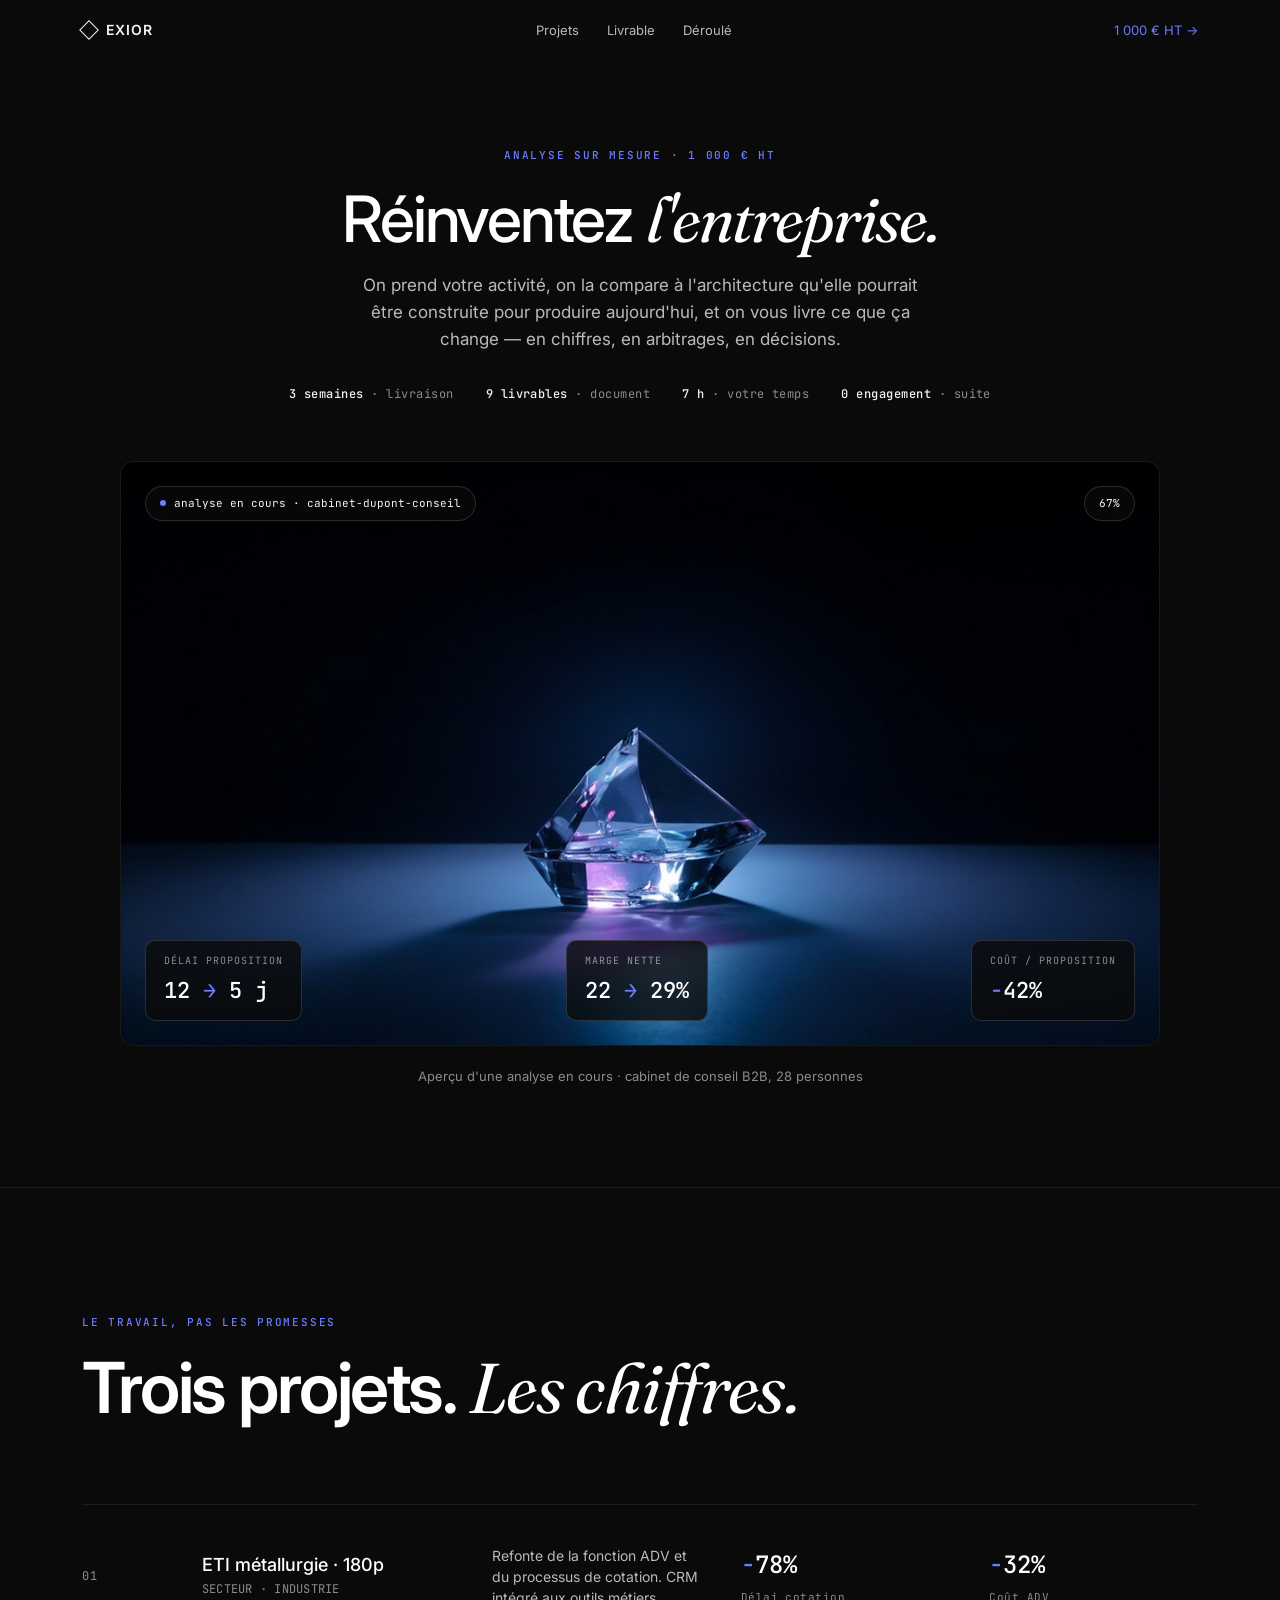
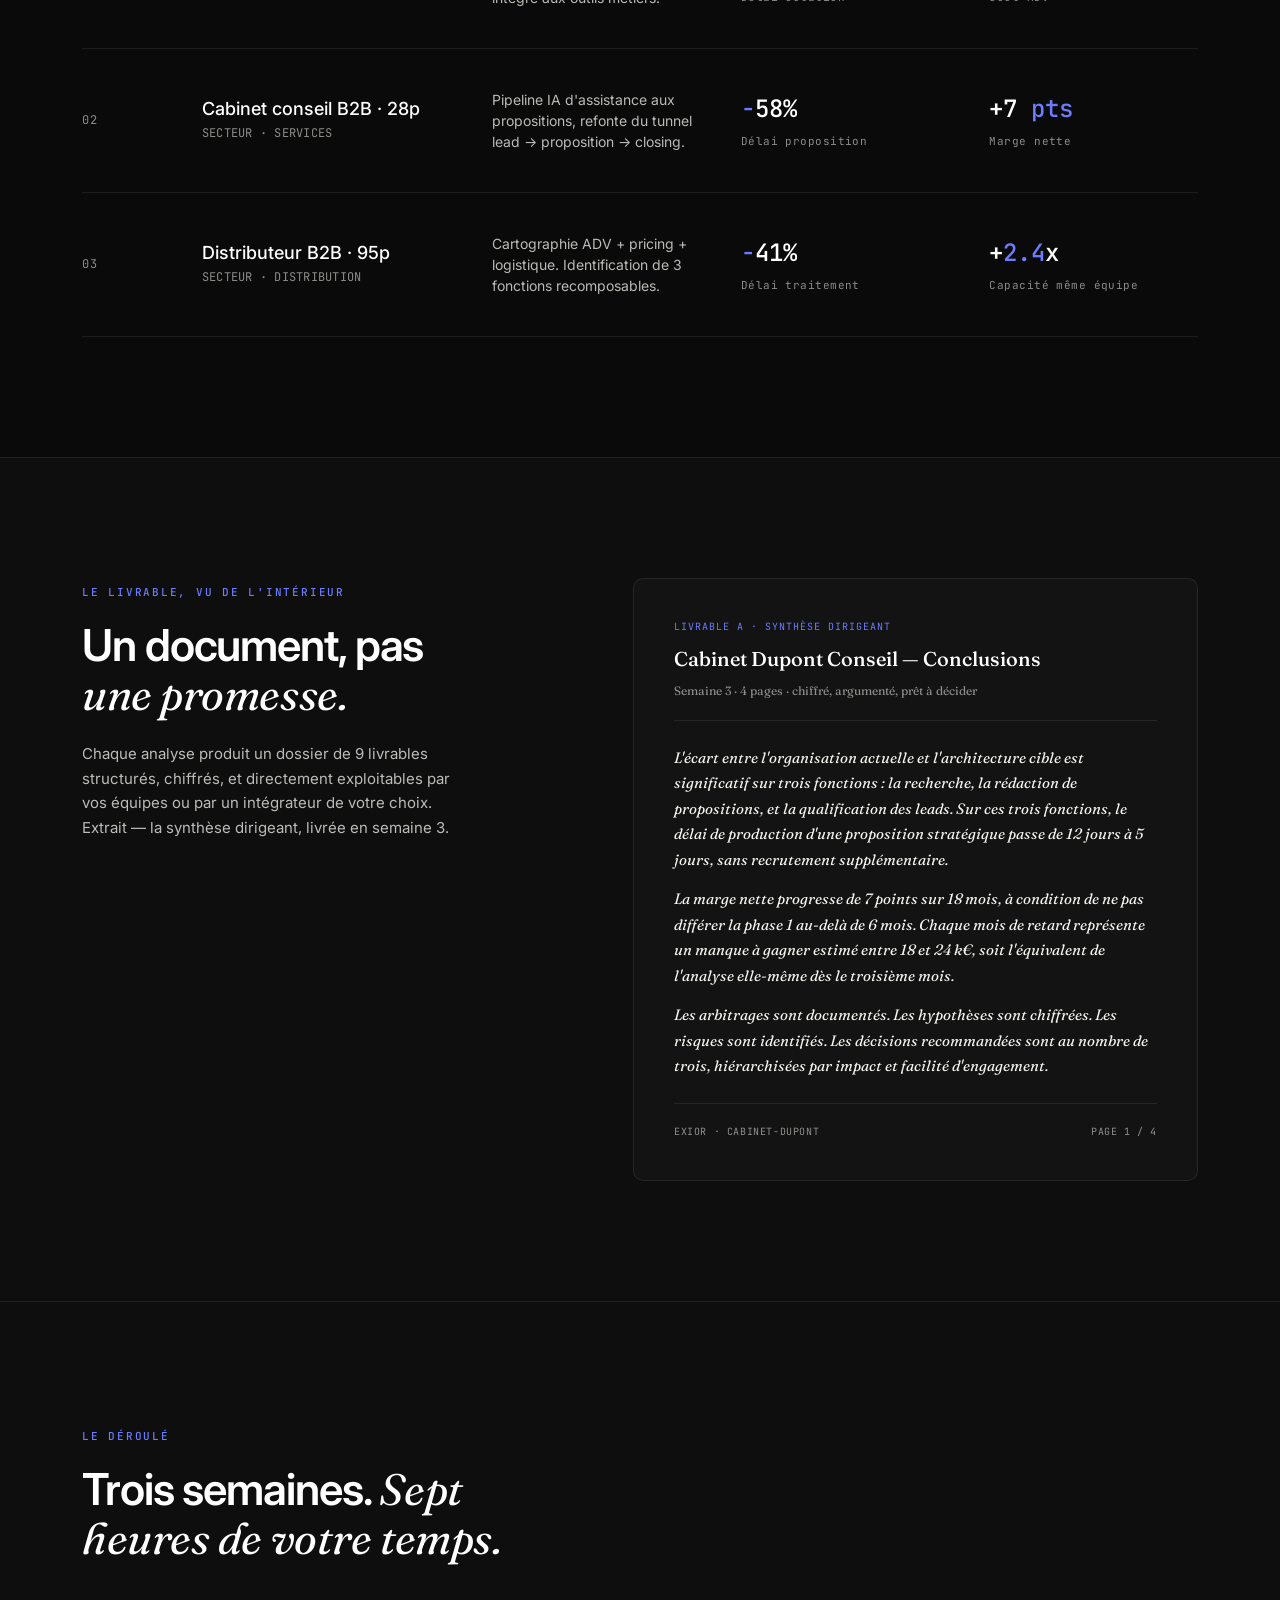
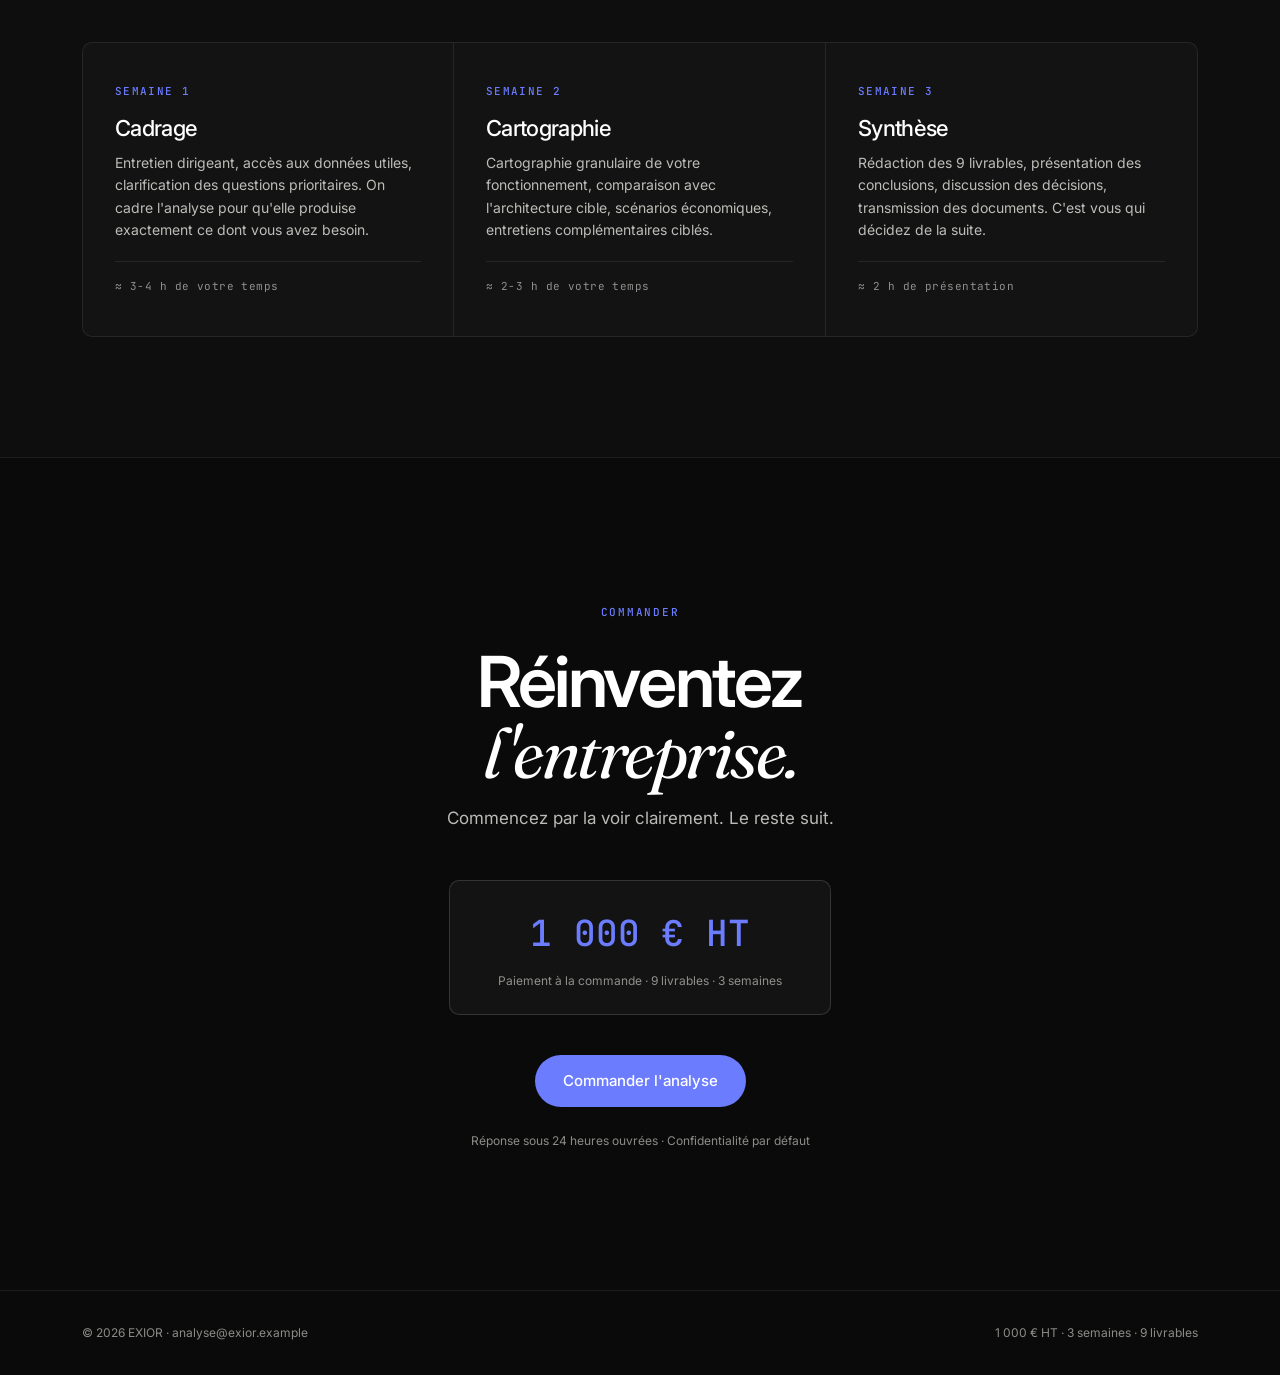
==== commit 4c5227b4: "EXIOR sales: remove cringe ROI section ('pourquoi pas plus' + division math) No real premium site ha" ====
--- a/exior-sales/index.html
+++ b/exior-sales/index.html
@@ -144,22 +144,6 @@
   .deliv-doc .doc-body p { margin-bottom: 14px; font-style: italic; }
   .deliv-doc .doc-body p:last-child { margin-bottom: 0; }
   .deliv-doc .doc-foot { margin-top: 24px; padding-top: 20px; border-top: 1px solid var(--line); display: flex; justify-content: space-between; font-family: var(--font-mono); font-size: 10px; color: var(--muted); letter-spacing: 0.06em; text-transform: uppercase; }
-
-  /* ====================== ROI — justify the price ====================== */
-  .roi { padding: 120px 0; border-top: 1px solid var(--line); }
-  .roi-head { text-align: center; max-width: 640px; margin: 0 auto 64px; }
-  .roi-head h2 { max-width: 18ch; margin: 20px auto 0; }
-  .roi-grid { display: grid; grid-template-columns: 1fr 80px 1fr 80px 1fr; gap: 0; align-items: stretch; max-width: 960px; margin: 0 auto; }
-  .roi-col { padding: 32px 24px; border: 1px solid var(--line); border-radius: var(--r-md); background: var(--surface); text-align: center; }
-  .roi-op { display: flex; align-items: center; justify-content: center; color: var(--muted); font-family: var(--font-mono); font-size: 20px; }
-  .roi-col .lbl { font-family: var(--font-mono); font-size: 11px; color: var(--muted); letter-spacing: 0.1em; text-transform: uppercase; margin-bottom: 12px; }
-  .roi-col .val { font-family: var(--font-mono); font-size: 32px; font-weight: 500; color: var(--fg-bright); }
-  .roi-col.middle .val { color: var(--accent); }
-  .roi-col .sub { font-size: 12px; color: var(--muted-2); margin-top: 8px; }
-  @media (max-width: 860px) {
-    .roi-grid { grid-template-columns: 1fr; gap: 12px; }
-    .roi-op { display: none; }
-  }
 
   /* ====================== PROCESS ====================== */
   .process { padding: 120px 0; border-top: 1px solid var(--line); background: var(--bg-2); }
@@ -364,38 +348,6 @@
   </div>
 </section>
 
-<!-- ====================== ROI — justify the price ====================== -->
-<section class="roi" id="roi">
-  <div class="container">
-    <div class="roi-head reveal">
-      <span class="eyebrow">La question du prix</span>
-      <h2 class="h-2">1 000 €. <span class="serif">Pourquoi pas plus ?</span></h2>
-    </div>
-    <div class="roi-grid reveal">
-      <div class="roi-col">
-        <div class="lbl">Coût de l'analyse</div>
-        <div class="val">1 000 €</div>
-        <div class="sub">Une fois, livré en 3 semaines</div>
-      </div>
-      <div class="roi-op">÷</div>
-      <div class="roi-col middle">
-        <div class="lbl">Économie typique · 1 fonction</div>
-        <div class="val">80–200 k€</div>
-        <div class="sub">par an, sur 12–18 mois</div>
-      </div>
-      <div class="roi-op">=</div>
-      <div class="roi-col">
-        <div class="lbl">Payback</div>
-        <div class="val">&lt; 1 mois</div>
-        <div class="sub">souvent dès la première décision</div>
-      </div>
-    </div>
-    <p class="small reveal" style="text-align:center; margin-top:32px; max-width:56ch; margin-left:auto; margin-right:auto;">
-      Les chiffres ci-dessus sont des ordres de grandeur observés sur les projets menés. Une analyse réelle chiffre les gains propres à votre contexte, avec les hypothèses qui les sous-tendent.
-    </p>
-  </div>
-</section>
-
 <!-- ====================== PROCESS ====================== -->
 <section class="process" id="process">
   <div class="container">
